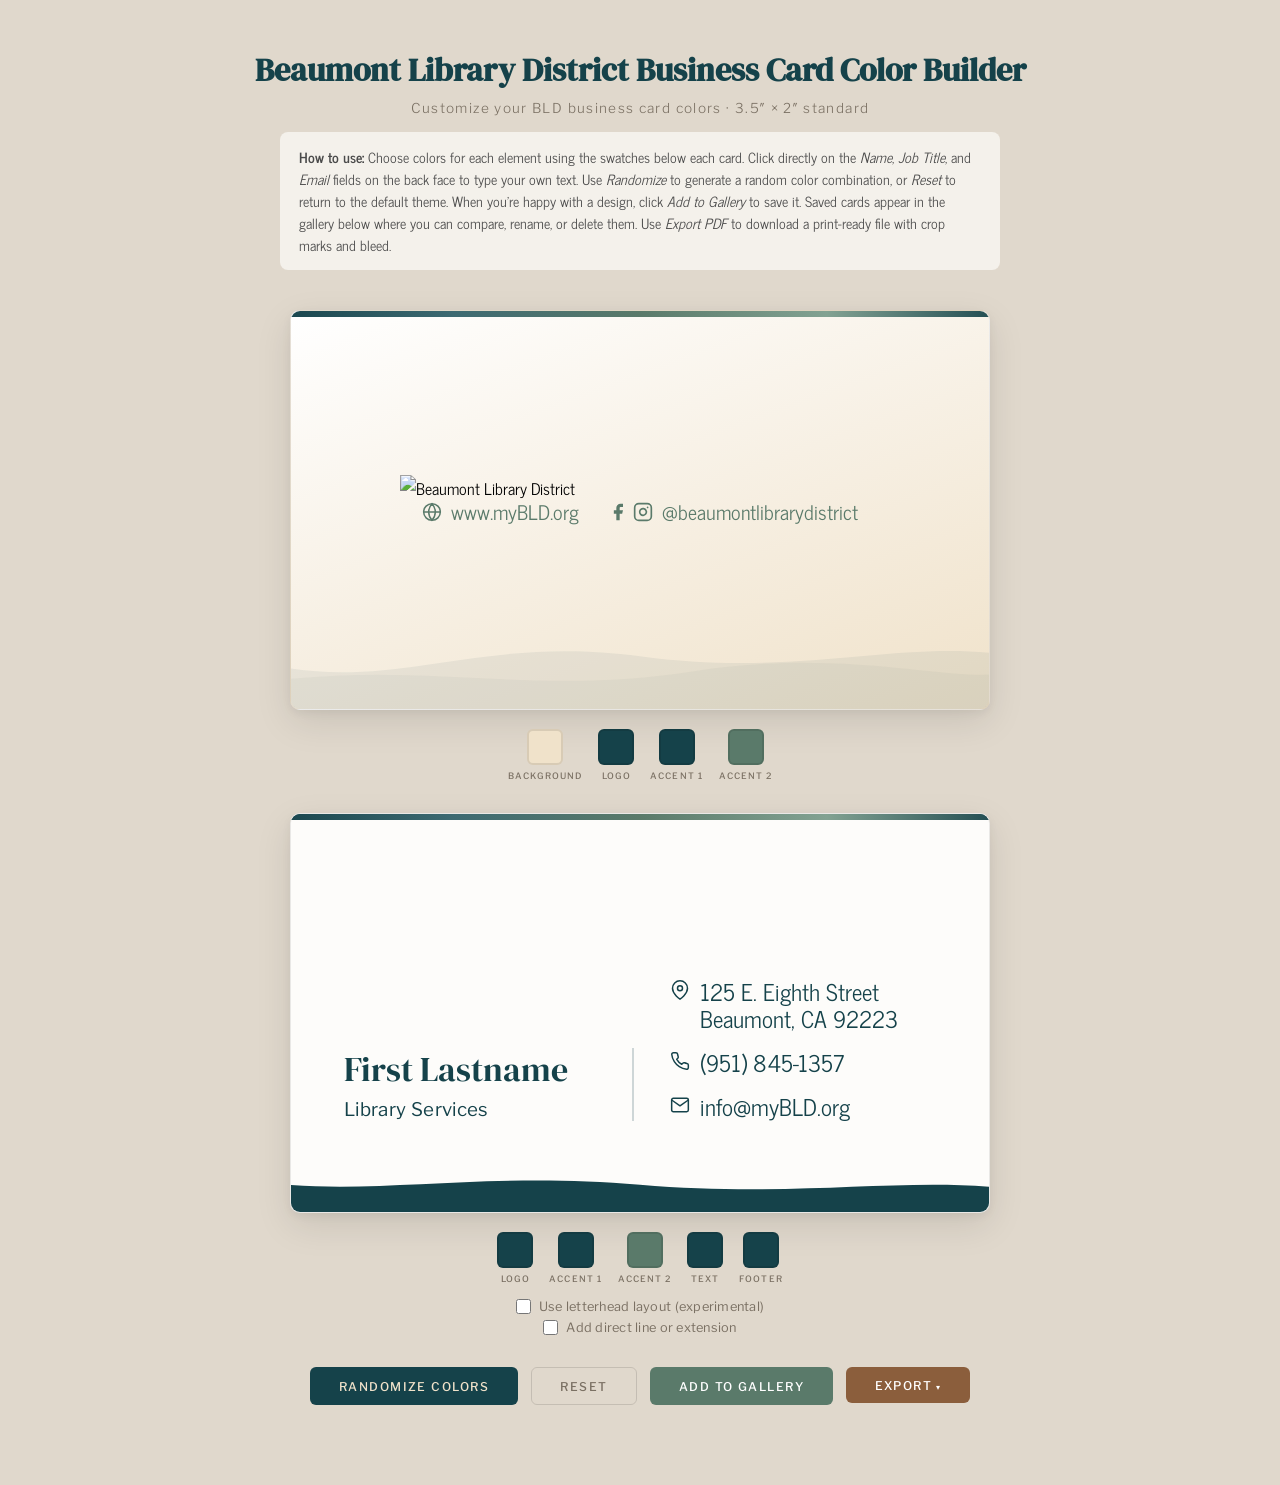
==== index.html @ 9dcb560a "Update card layouts and contact placement" ====
<!DOCTYPE html>
<html lang="en">
<head>
  <meta charset="UTF-8">
  <meta name="viewport" content="width=device-width, initial-scale=1.0">
  <title>Beaumont Library District — Business Card Color Builder</title>
  <link rel="preconnect" href="https://fonts.googleapis.com">
  <link rel="preconnect" href="https://fonts.gstatic.com" crossorigin>
  <link href="https://fonts.googleapis.com/css2?family=DM+Serif+Display&family=News+Cycle:wght@400;700&family=Libre+Franklin:wght@300;400;500;600&display=swap" rel="stylesheet">
  <script src="https://cdn.jsdelivr.net/npm/html2canvas@1.4.1/dist/html2canvas.min.js"></script>
  <script src="https://cdn.jsdelivr.net/npm/jspdf@2.5.2/dist/jspdf.umd.min.js"></script>
  <style>
    *,*::before,*::after{box-sizing:border-box;margin:0;padding:0}

    :root {
      --card-w: 700px;
      --card-h: 400px;
    }

    body {
      min-height: 100vh;
      font-family: 'News Cycle', sans-serif;
      background: #E0D8CC;
      padding: 3rem 2rem;
    }

    .page-title {
      font-family: 'DM Serif Display', serif;
      font-size: 2rem;
      color: #15424A;
      text-align: center;
      margin-bottom: 0.5rem;
    }

    .page-subtitle {
      font-family: 'Libre Franklin', sans-serif;
      font-weight: 300;
      font-size: 0.85rem;
      color: #7A7063;
      text-align: center;
      letter-spacing: 0.1em;
      margin-bottom: 1rem;
    }

    .page-instructions {
      max-width: 720px;
      margin: 0 auto 2.5rem;
      padding: 0.9rem 1.2rem;
      background: #f4f1eb;
      border-radius: 8px;
      font-family: 'News Cycle', sans-serif;
      font-size: 0.88rem;
      line-height: 1.55;
      color: #4a4a4a;
      text-align: left;
    }

    .page-instructions p {
      margin: 0;
    }

    /* ══════════════════════════════════════
       CARD SYSTEM (3.5in × 2in = 1.75:1)
    ══════════════════════════════════════ */
    .card-wrapper {
      display: flex;
      gap: 1.5rem;
    }

    .card-column {
      display: flex;
      flex-direction: column;
      align-items: center;
    }

    .card-face {
      width: var(--card-w);
      height: var(--card-h);
      border-radius: 10px;
      overflow: hidden;
      border: 1px solid rgba(0,0,0,0.08);
      box-shadow:
        0 12px 36px rgba(0,0,0,0.10),
        0 3px 10px rgba(0,0,0,0.05);
      position: relative;
    }

    /* ── FRONT FACE ── */
    .card-front {
      display: flex;
      flex-direction: column;
      align-items: center;
      justify-content: center;
    }

    .front-logo {
      position: relative;
      z-index: 1;
      width: 480px;
      height: auto;
      object-fit: contain;
    }

    .front-channels {
      display: flex;
      align-items: center;
      justify-content: center;
      gap: 1.8rem;
      margin-top: 1.2rem;
      transform: translateY(-20px);
      position: relative;
      z-index: 1;
    }
    .front-channels .contact-item { align-items: center; }
    .front-channels .contact-icon { margin-top: 0; }
    .front-channels .contact-text {
      font-size: 1.25rem;
      white-space: nowrap;
    }

    /* Gradient accent strip at top — extends into bleed, clipped by overflow:hidden */
    .accent-strip {
      position: absolute;
      top: -25px;
      left: -25px;
      right: -25px;
      height: 31px;
      z-index: 2;
    }

    /* Subtle wave at bottom — extends into bleed on all sides, clipped by overflow:hidden */
    .wave-bottom {
      position: absolute;
      bottom: -25px;
      left: -25px;
      right: -25px;
      height: 130px;
      pointer-events: none;
      z-index: 0;
    }
    .wave-bottom svg { display: block; width: 100%; height: 100%; }

    /* ── BACK FACE ── */
    .card-back {
      --back-content-bottom: calc(24% - 4px);
      display: grid;
      grid-template-columns: 1fr;
      grid-template-rows: auto 1fr auto;
    }

    .back-bar {
      height: 6px;
      position: relative;
    }
    .back-bar::before {
      content: '';
      position: absolute;
      top: -25px;
      left: -25px;
      right: -25px;
      bottom: 0;
      background: inherit;
    }

    .back-content {
      display: flex;
      padding: 2.2rem 3.3rem;
      gap: 2.7rem;
      align-items: flex-start;
    }

    .back-identity {
      position: absolute;
      bottom: var(--back-content-bottom);
      left: 3.3rem;
      padding-right: 2.7rem;
      border-right: 2px solid rgba(0,0,0,0.1);
      width: 290px;
      z-index: 2;
    }

    .back-name {
      font-family: 'DM Serif Display', serif;
      font-size: 2.1rem;
      line-height: 1.25;
      white-space: pre-wrap;
      word-break: break-word;
      overflow: hidden;
      outline: none;
      max-height: 5.25rem; /* 2 lines: 2.1rem * 1.25 * 2 */
    }
    .back-name:focus {
      border-bottom: 2px solid rgba(0,0,0,0.15);
    }
    .back-name:empty::before {
      content: 'Name';
      opacity: 0.35;
    }

    .back-jobtitle {
      font-family: 'Libre Franklin', sans-serif;
      font-weight: 400;
      font-size: 1.17rem;
      margin-top: 0.45rem;
      letter-spacing: 0.02em;
      outline: none;
    }
    .back-jobtitle:focus {
      border-bottom: 2px solid rgba(0,0,0,0.15);
    }
    .back-jobtitle:empty::before {
      content: 'Job Title';
      opacity: 0.35;
    }

    .back-logo-small {
      position: absolute;
      top: calc(6px + 2.7rem);
      left: 3.3rem;
      width: 165px;
      opacity: 1;
      z-index: 3;
    }

    .back-contact {
      position: absolute;
      bottom: var(--back-content-bottom);
      right: 1.7%;     /* nudged ~10px right (was ~22px margin) to free space for the name */
      width: 44%;
      display: flex;
      flex-direction: column;
      gap: 1.05rem;   /* comfortable row spacing (labels removed freed the vertical room) */
      z-index: 2;
    }

    .contact-item {
      display: flex;
      align-items: flex-start;
      gap: 0.6rem;
    }

    .contact-group {
      display: flex;
      flex-direction: column;
      gap: 0.4rem;
    }

    .contact-icon {
      flex-shrink: 0;
      width: 20px;
      height: 20px;
      margin-top: 2px;
    }

    .contact-text {
      font-family: 'News Cycle', sans-serif;
      font-size: 1.42rem;   /* ~8.2pt at actual print size for legibility */
      line-height: 1.2;
    }

    .contact-text a {
      text-decoration: none;
      transition: opacity 0.3s;
    }
    .contact-text a:hover { opacity: 0.7; }

    .contact-label {
      display: none;   /* labels removed — the row icons carry the meaning */
    }

    .editable-contact {
      outline: none;
      display: block;
      min-width: 60px;
    }
    .editable-contact:focus {
      border-bottom: 2px solid rgba(0,0,0,0.15);
    }
    .editable-contact:empty::before {
      opacity: 0.35;
    }
    #custom-email:empty::before { content: 'Email address'; }
    #custom-direct:empty::before { content: 'Direct / ext.'; }

    /* ── Letterhead: alternate back layout ───────────────────
       Institution (logo + address + main line + org email) on the
       left and the individual (name, title, direct line, direct email)
       on the right, with a closing rule across the bottom. Reuses
       .contact-icon/.contact-text/.back-name
       so applyState() colors it through the same hooks. */
    .back-letterhead { display: none; }

    #custom-back[data-layout="letterhead"] .back-content,
    #custom-back[data-layout="letterhead"] .back-identity,
    #custom-back[data-layout="letterhead"] .back-footer { display: none; }

    #custom-back[data-layout="letterhead"] .back-letterhead {
      display: grid;
      position: absolute;
      inset: 0;
      padding: 2.4rem 3.3rem 1.5rem;
      grid-template-columns: 1fr 1fr;
      grid-template-rows: 1fr auto;
      grid-template-areas:
        "inst       individual"
        "channels   channels";
      column-gap: 2.4rem;
      z-index: 2;
    }

    .lh-institution {
      grid-area: inst;
      padding-top: 5.5rem;          /* clear the absolutely-placed logo */
      padding-bottom: 0.7rem;
      display: flex;
      flex-direction: column;
      justify-content: flex-end;
      gap: 0.95rem;
    }
    .lh-individual {
      grid-area: individual;
      display: flex;
      flex-direction: column;
      align-self: stretch;
      justify-content: flex-end;
      position: relative;
      padding-bottom: 0.7rem;
    }
    .lh-individual::before {
      content: '';
      position: absolute;
      top: 0;
      bottom: 0;
      left: -1.2rem;
      border-left: 1px solid var(--lh-rule-color, rgba(0,0,0,0.12));
    }
    .lh-individual .back-name { margin-bottom: 0.1rem; }
    .lh-contacts {
      display: flex;
      flex-direction: column;
      gap: 0.85rem;
      margin-top: 0.9rem;
    }

    .lh-channels {
      grid-area: channels;
      padding-top: 0.7rem;
      border-top: 1px solid var(--lh-rule-color, rgba(0,0,0,0.12));
    }

    .back-footer {
      position: relative;
      height: 50px;
      overflow: visible;
    }
    .back-footer svg {
      position: absolute;
      bottom: -25px;
      left: -25px;
      right: -25px;
      width: calc(100% + 50px);
      height: calc(100% + 25px);
    }

    .social-icons {
      display: inline-flex;
      gap: 0.3rem;
      flex-shrink: 0;
    }


    /* ── Responsive ── */
    @media (max-width: 1480px) {
      .card-wrapper {
        flex-direction: column;
        align-items: center;
      }
    }
    @media (min-width: 1481px) {
      .card-column .picker-row {
        max-width: var(--card-w);
      }
    }
    @media (max-width: 740px) {
      .card-face {
        width: 92vw;
        height: calc(92vw / 1.75);
      }
      .front-logo { width: 55vw; }
      .front-channels { gap: 2.4vw; margin-top: 2.5vw; }
      .front-channels .contact-text { font-size: 2.63vw; }
      .front-channels .contact-icon { width: 2.63vw; height: 2.63vw; }
      .front-channels .contact-item { gap: 1.4vw; }
      .front-channels .social-icons { gap: 0.7vw; }
      .back-content { padding: 1.5rem 1.8rem; gap: 1.2rem; }
      .back-name { font-size: 1.65rem; }
      .back-identity { left: 1.8rem; padding-right: 1.2rem; width: 200px; }
      .contact-text { font-size: 1.25rem; }
      .back-logo-small { width: 120px; top: calc(6px + 1.5rem); left: 1.8rem; }
    }

    /* ══════════════════════════════════════
       CUSTOM BUILDER
    ══════════════════════════════════════ */
    .builder {
      max-width: 1500px;
      margin: 0 auto;
    }

    .builder-title {
      font-family: 'DM Serif Display', serif;
      font-size: 1.6rem;
      color: #15424A;
      text-align: center;
      margin-bottom: 0.3rem;
    }

    .builder-subtitle {
      font-family: 'Libre Franklin', sans-serif;
      font-weight: 300;
      font-size: 0.8rem;
      color: #7A7063;
      text-align: center;
      letter-spacing: 0.08em;
      margin-bottom: 2rem;
    }

    /* Swatch-dropdown pickers below the cards */
    .card-pickers {
      display: flex;
      align-items: flex-start;
      gap: 1rem;
      flex-wrap: wrap;
      justify-content: center;
      margin-top: 1.2rem;
      margin-bottom: 0.5rem;
    }

    .content-toggle {
      display: flex;
      align-items: center;
      justify-content: center;
      gap: 0.5rem;
      margin-top: 0.4rem;
      cursor: pointer;
      font-family: 'Libre Franklin', sans-serif;
      font-size: 0.8rem;
      letter-spacing: 0.02em;
      color: #7A7063;
      user-select: none;
    }
    .content-toggle input {
      width: 15px;
      height: 15px;
      accent-color: #15424A;
      cursor: pointer;
    }
    .content-toggle:hover { color: #15424A; }

    .picker-swatch.contrast-warn {
      border-color: #D97706;
      box-shadow: 0 0 0 2px rgba(217, 119, 6, 0.3);
    }

    .picker {
      display: flex;
      flex-direction: column;
      align-items: center;
      gap: 0.35rem;
      position: relative;
    }

    .picker-swatch {
      width: 36px;
      height: 36px;
      border-radius: 6px;
      border: 2px solid rgba(0,0,0,0.1);
      cursor: pointer;
      transition: border-color 0.2s, transform 0.15s;
    }
    .picker-swatch:hover { transform: scale(1.1); }

    .picker-label {
      font-family: 'Libre Franklin', sans-serif;
      font-weight: 500;
      font-size: 0.55rem;
      letter-spacing: 0.12em;
      text-transform: uppercase;
      color: #7A7063;
      text-align: center;
      line-height: 1.2;
    }

    .picker-select {
      position: absolute;
      inset: 0;
      opacity: 0;
      cursor: pointer;
      width: 100%;
      height: 100%;
    }

    .builder-actions {
      display: flex;
      justify-content: center;
      gap: 0.8rem;
      margin-top: 2rem;
      margin-bottom: 2rem;
      flex-wrap: wrap;
    }

    .btn {
      font-family: 'Libre Franklin', sans-serif;
      font-weight: 500;
      font-size: 0.75rem;
      letter-spacing: 0.12em;
      text-transform: uppercase;
      padding: 0.65rem 1.8rem;
      border-radius: 6px;
      border: none;
      cursor: pointer;
      transition: background 0.2s, transform 0.15s;
    }

    .btn:active { transform: scale(0.97); }

    .btn-randomize {
      background: #15424A;
      color: #F0E2CA;
    }
    .btn-randomize:hover { background: #1E6070; }

    .btn-reset {
      background: transparent;
      color: #7A7063;
      border: 1px solid rgba(0,0,0,0.12);
    }
    .btn-reset:hover { background: rgba(0,0,0,0.04); }

    .btn-share {
      background: #8B5E3C;
      color: #FFFFFF;
    }
    .btn-share:hover { background: #7A5030; }

    .btn-spec {
      background: #15424A;
      color: #F0E2CA;
    }
    .btn-spec:hover { background: #1E6070; }

    .btn-save {
      background: #5A7A6A;
      color: #FFFFFF;
    }
    .btn-save:hover { background: #4A6B5A; }

    .btn-pdf {
      background: #7A5480;
      color: #FFFFFF;
    }
    .btn-pdf:hover { background: #6A4470; }

    /* Export dropdown */
    .export-dropdown {
      position: relative;
      display: inline-block;
    }
    .btn-export-toggle {
      background: #8B5E3C;
      color: #FFFFFF;
    }
    .btn-export-toggle:hover { background: #7A5030; }
    .btn-export-toggle::after {
      content: ' \25BE';
      font-size: 0.7em;
    }
    .export-menu {
      display: none;
      position: absolute;
      top: calc(100% + 4px);
      right: 0;
      min-width: 180px;
      background: #FFFFFF;
      border-radius: 8px;
      box-shadow: 0 6px 24px rgba(0,0,0,0.15);
      border: 1px solid rgba(0,0,0,0.08);
      z-index: 100;
      overflow: hidden;
    }
    .export-dropdown.open .export-menu { display: block; }
    .export-menu-item {
      display: block;
      width: 100%;
      padding: 0.6rem 1rem;
      font-family: 'Libre Franklin', sans-serif;
      font-size: 0.75rem;
      font-weight: 500;
      letter-spacing: 0.04em;
      color: #4A453D;
      background: none;
      border: none;
      text-align: left;
      cursor: pointer;
      transition: background 0.15s;
    }
    .export-menu-item:hover { background: rgba(21,66,74,0.06); }
    .export-menu-item + .export-menu-item { border-top: 1px solid rgba(0,0,0,0.06); }

    /* Toast notification */
    .toast {
      position: fixed;
      bottom: 2rem;
      left: 50%;
      transform: translateX(-50%) translateY(20px);
      font-family: 'Libre Franklin', sans-serif;
      font-size: 0.8rem;
      letter-spacing: 0.05em;
      padding: 0.7rem 1.6rem;
      border-radius: 8px;
      background: #15424A;
      color: #F0E2CA;
      box-shadow: 0 8px 24px rgba(0,0,0,0.2);
      opacity: 0;
      transition: opacity 0.3s, transform 0.3s;
      z-index: 999;
      pointer-events: none;
    }
    .toast.show {
      opacity: 1;
      transform: translateX(-50%) translateY(0);
    }

    /* The custom preview card */
    .builder-preview {
      display: flex;
      flex-direction: column;
      align-items: center;
    }

    /* ══════════════════════════════════════
       SAVED SCHEMES — flip cards in a grid
    ══════════════════════════════════════ */
    .saved-section {
      max-width: 1500px;
      margin: 4rem auto 0;
      padding-top: 3rem;
      border-top: 1px solid rgba(0,0,0,0.08);
    }

    .saved-title {
      font-family: 'DM Serif Display', serif;
      font-size: 1.5rem;
      color: #15424A;
      text-align: center;
      margin-bottom: 0.3rem;
    }

    .saved-subtitle {
      font-family: 'Libre Franklin', sans-serif;
      font-weight: 300;
      font-size: 0.75rem;
      color: #7A7063;
      text-align: center;
      letter-spacing: 0.08em;
      margin-bottom: 0.8rem;
    }

    .saved-header-actions {
      display: flex;
      justify-content: center;
      gap: 0.6rem;
      margin-bottom: 2.5rem;
    }

    .btn-flip-all,
    .btn-export-collection,
    .btn-import-collection {
      background: transparent;
      color: #15424A;
      border: 1px solid rgba(21,66,74,0.25);
    }
    .btn-flip-all:hover,
    .btn-export-collection:hover,
    .btn-import-collection:hover { background: rgba(21,66,74,0.06); }
    .import-file-input { display: none; }

    .saved-grid {
      display: grid;
      grid-template-columns: repeat(auto-fill, minmax(340px, 1fr));
      gap: 2.5rem;
      justify-items: center;
    }

    .saved-empty {
      grid-column: 1 / -1;
      font-family: 'Libre Franklin', sans-serif;
      font-size: 0.85rem;
      color: #AAA49A;
      text-align: center;
      padding: 3rem 1rem;
    }

    .saved-card {
      display: flex;
      flex-direction: column;
      align-items: center;
      gap: 0.75rem;
      perspective: 1200px;
      animation: saved-arrive 0.5s cubic-bezier(0.22, 1, 0.36, 1) both;
      cursor: pointer;
      border-radius: 12px;
      padding: 0.75rem;
      transition: background 0.2s;
    }
    .saved-card:hover {
      background: rgba(21, 66, 74, 0.04);
    }

    @keyframes saved-arrive {
      0% { opacity: 0; transform: translateY(16px) scale(0.97); }
      100% { opacity: 1; transform: translateY(0) scale(1); }
    }

    .saved-card-inner {
      position: relative;
      width: 350px;
      height: 200px;
      cursor: pointer;
      transition: transform 0.7s cubic-bezier(0.4, 0.2, 0.2, 1);
      transform-style: preserve-3d;
    }

    .saved-card-inner:hover,
    .saved-card.flipped .saved-card-inner {
      transform: rotateY(180deg);
    }

    .saved-card.flipped .saved-card-inner:hover {
      transform: rotateY(0deg);
    }

    .saved-flip-front,
    .saved-flip-back {
      position: absolute;
      top: 0;
      left: 0;
      width: 350px;
      height: 200px;
      backface-visibility: hidden;
      -webkit-backface-visibility: hidden;
      border-radius: 8px;
      overflow: hidden;
      box-shadow:
        0 6px 20px rgba(0,0,0,0.10),
        0 2px 6px rgba(0,0,0,0.05);
    }

    .saved-flip-back {
      transform: rotateY(180deg);
    }

    .mini-card {
      width: 700px !important;
      height: 400px !important;
      transform: scale(0.5);
      transform-origin: 0 0;
      border-radius: 0 !important;
      border: none !important;
      box-shadow: none !important;
    }

    .saved-card-meta {
      display: flex;
      align-items: center;
      gap: 0.6rem;
      width: 350px;
    }

    .saved-card-name {
      font-family: 'Libre Franklin', sans-serif;
      font-weight: 500;
      font-size: 0.8rem;
      color: #3A3530;
      flex: 1;
      min-width: 0;
      overflow: hidden;
      text-overflow: ellipsis;
      white-space: nowrap;
    }

    .saved-card-date {
      font-family: 'Libre Franklin', sans-serif;
      font-size: 0.65rem;
      color: #AAA49A;
      flex-shrink: 0;
    }

    .saved-card-actions {
      display: flex;
      gap: 0.4rem;
      flex-shrink: 0;
    }

    .saved-btn {
      font-family: 'Libre Franklin', sans-serif;
      font-weight: 500;
      font-size: 0.6rem;
      letter-spacing: 0.08em;
      text-transform: uppercase;
      padding: 0.3rem 0.7rem;
      border-radius: 4px;
      border: none;
      cursor: pointer;
      transition: background 0.2s;
    }

    .saved-btn-load {
      background: #15424A;
      color: #F0E2CA;
    }
    .saved-btn-load:hover { background: #1E6070; }

    .saved-btn-delete {
      background: transparent;
      color: #AAA49A;
      border: 1px solid rgba(0,0,0,0.08);
    }
    .saved-btn-delete:hover { background: rgba(0,0,0,0.04); color: #7A5550; }

    /* ── Saved card responsive ── */
    @media (max-width: 740px) {
      .saved-grid {
        grid-template-columns: 1fr;
      }
      .saved-card-inner,
      .saved-flip-front,
      .saved-flip-back {
        width: 280px;
        height: 160px;
      }
      .mini-card {
        transform: scale(0.4);
      }
      .saved-card-meta {
        width: 280px;
      }
    }

    @media (max-width: 380px) {
      .saved-card-inner,
      .saved-flip-front,
      .saved-flip-back {
        width: 245px;
        height: 140px;
      }
      .mini-card {
        transform: scale(0.35);
      }
      .saved-card-meta {
        width: 245px;
      }
    }

    /* ── Print ── */
    @media print {
      body { background: none; padding: 0.5in; }
      .page-title, .page-subtitle, .page-instructions, .saved-section { display: none; }
      .card-wrapper {
        width: 3.5in; height: 2in;
        perspective: none; animation: none; opacity: 1;
        page-break-inside: avoid; margin-bottom: 0.25in;
      }
      .card-face { box-shadow: none; border: 1px solid #ccc; }
    }
  </style>
</head>
<body>

<h1 class="page-title">Beaumont Library District Business Card Color Builder</h1>
<p class="page-subtitle">Customize your BLD business card colors &middot; 3.5&Prime; &times; 2&Prime; standard</p>
<div class="page-instructions">
  <p><strong>How to use:</strong> Choose colors for each element using the swatches below each card. Click directly on the <em>Name</em>, <em>Job Title</em>, and <em>Email</em> fields on the back face to type your own text. Use <em>Randomize</em> to generate a random color combination, or <em>Reset</em> to return to the default theme. When you&rsquo;re happy with a design, click <em>Add to Gallery</em> to save it. Saved cards appear in the gallery below where you can compare, rename, or delete them. Use <em>Export PDF</em> to download a print-ready file with crop marks and bleed.</p>
</div>

<!-- ══════════════════════════════════════
     CUSTOM BUILDER
══════════════════════════════════════ -->
<div class="builder">
  <div class="builder-preview">
    <div class="card-wrapper">
      <div class="card-column">
        <div class="card-face card-front" id="custom-front">
          <div class="accent-strip" id="custom-strip"></div>
          <img class="front-logo" id="custom-front-logo" src="BLD Logo Suite (2)/BLD Logo Suite/Horizontal/PNG Transparent Background/San Gorgonio Blue.png" alt="Beaumont Library District">
          <div class="front-channels">
            <div class="contact-item">
              <svg class="contact-icon" viewBox="0 0 24 24" fill="none" stroke="currentColor" stroke-width="1.8" stroke-linecap="round" stroke-linejoin="round"><circle cx="12" cy="12" r="10"/><line x1="2" y1="12" x2="22" y2="12"/><path d="M12 2a15.3 15.3 0 014 10 15.3 15.3 0 01-4 10 15.3 15.3 0 01-4-10 15.3 15.3 0 014-10z"/></svg>
              <div class="contact-text">www.myBLD.org</div>
            </div>
            <div class="contact-item">
              <span class="social-icons"><svg class="contact-icon" viewBox="0 0 24 24" fill="currentColor"><path d="M18 2h-3a5 5 0 00-5 5v3H7v4h3v8h4v-8h3l1-4h-4V7a1 1 0 011-1h3z"/></svg><svg class="contact-icon" viewBox="0 0 24 24" fill="none" stroke="currentColor" stroke-width="2" stroke-linecap="round" stroke-linejoin="round"><rect x="2" y="2" width="20" height="20" rx="5"/><path d="M16 11.37A4 4 0 1112.63 8 4 4 0 0116 11.37z"/><line x1="17.5" y1="6.5" x2="17.51" y2="6.5"/></svg></span>
              <div class="contact-text">@beaumontlibrarydistrict</div>
            </div>
          </div>
          <div class="wave-bottom"><svg viewBox="0 0 700 87" preserveAspectRatio="none"><path id="custom-wave1" d="M0,40 C120,60 200,20 350,35 C500,50 600,22 700,35 L700,87 L0,87 Z"/><path id="custom-wave2" d="M0,52 C150,38 250,62 400,45 C550,28 650,55 700,45 L700,87 L0,87 Z"/></svg></div>
        </div>
        <div class="card-pickers" id="front-pickers"></div>
      </div>
      <div class="card-column">
        <div class="card-face card-back" id="custom-back" data-layout="centered">
          <div class="back-bar" id="custom-bar"></div>
          <img class="back-logo-small" id="custom-back-logo" src="BLD Logo Suite (2)/BLD Logo Suite/Horizontal/PNG Transparent Background/San Gorgonio Blue.png" alt="">
          <div class="back-content">
            <div class="back-identity" id="custom-identity">
              <div class="back-name" id="custom-name" contenteditable="true" spellcheck="false">First Lastname</div>
              <div class="back-jobtitle" id="custom-jobtitle" contenteditable="true" spellcheck="false">Library Services</div>
            </div>
            <div class="back-contact" id="custom-contact">
              <div class="contact-item">
                <svg class="contact-icon" viewBox="0 0 24 24" fill="none" stroke="currentColor" stroke-width="1.8" stroke-linecap="round" stroke-linejoin="round"><path d="M21 10c0 7-9 13-9 13s-9-6-9-13a9 9 0 1118 0z"/><circle cx="12" cy="10" r="3"/></svg>
                <div class="contact-text"><span class="contact-label">Address</span>125 E. Eighth Street<br>Beaumont, CA 92223</div>
              </div>
              <div class="contact-group">
                <div class="contact-item">
                  <svg class="contact-icon" viewBox="0 0 24 24" fill="none" stroke="currentColor" stroke-width="1.8" stroke-linecap="round" stroke-linejoin="round"><path d="M22 16.92v3a2 2 0 01-2.18 2 19.79 19.79 0 01-8.63-3.07 19.5 19.5 0 01-6-6A19.79 19.79 0 012.12 4.18 2 2 0 014.11 2h3a2 2 0 012 1.72c.127.96.361 1.903.7 2.81a2 2 0 01-.45 2.11L8.09 9.91a16 16 0 006 6l1.27-1.27a2 2 0 012.11-.45c.907.339 1.85.573 2.81.7A2 2 0 0122 16.92z"/></svg>
                  <div class="contact-text"><span class="contact-label">Phone</span>(951) 845-1357</div>
                </div>
                <div class="contact-item contact-optional" id="custom-direct-item" style="display:none">
                  <svg class="contact-icon" viewBox="0 0 24 24" fill="none" stroke="currentColor" stroke-width="1.8" stroke-linecap="round" stroke-linejoin="round"><rect x="5" y="2" width="14" height="20" rx="2.5"/><line x1="12" y1="18" x2="12.01" y2="18"/></svg>
                  <div class="contact-text"><span class="contact-label">Direct Line</span><span class="editable-contact" id="custom-direct" contenteditable="true" spellcheck="false"></span></div>
                </div>
              </div>
              <div class="contact-item" id="custom-email-item">
                <svg class="contact-icon" viewBox="0 0 24 24" fill="none" stroke="currentColor" stroke-width="1.8" stroke-linecap="round" stroke-linejoin="round"><path d="M4 4h16c1.1 0 2 .9 2 2v12c0 1.1-.9 2-2 2H4c-1.1 0-2-.9-2-2V6c0-1.1.9-2 2-2z"/><polyline points="22,6 12,13 2,6"/></svg>
                <div class="contact-text"><span class="contact-label">Email</span><span class="editable-contact" id="custom-email" contenteditable="true" spellcheck="false">info@myBLD.org</span></div>
              </div>
            </div>
          </div>
          <!-- Letterhead alternate layout (hidden unless data-layout="letterhead") -->
          <div class="back-letterhead">
            <div class="lh-institution">
              <div class="contact-item">
                <svg class="contact-icon" viewBox="0 0 24 24" fill="none" stroke="currentColor" stroke-width="1.8" stroke-linecap="round" stroke-linejoin="round"><path d="M21 10c0 7-9 13-9 13s-9-6-9-13a9 9 0 1118 0z"/><circle cx="12" cy="10" r="3"/></svg>
                <div class="contact-text">125 E. Eighth Street<br>Beaumont, CA 92223</div>
              </div>
              <div class="contact-item">
                <svg class="contact-icon" viewBox="0 0 24 24" fill="none" stroke="currentColor" stroke-width="1.8" stroke-linecap="round" stroke-linejoin="round"><path d="M22 16.92v3a2 2 0 01-2.18 2 19.79 19.79 0 01-8.63-3.07 19.5 19.5 0 01-6-6A19.79 19.79 0 012.12 4.18 2 2 0 014.11 2h3a2 2 0 012 1.72c.127.96.361 1.903.7 2.81a2 2 0 01-.45 2.11L8.09 9.91a16 16 0 006 6l1.27-1.27a2 2 0 012.11-.45c.907.339 1.85.573 2.81.7A2 2 0 0122 16.92z"/></svg>
                <div class="contact-text">(951) 845-1357</div>
              </div>
              <div class="contact-item">
                <svg class="contact-icon" viewBox="0 0 24 24" fill="none" stroke="currentColor" stroke-width="1.8" stroke-linecap="round" stroke-linejoin="round"><path d="M4 4h16c1.1 0 2 .9 2 2v12c0 1.1-.9 2-2 2H4c-1.1 0-2-.9-2-2V6c0-1.1.9-2 2-2z"/><polyline points="22,6 12,13 2,6"/></svg>
                <div class="contact-text">info@myBLD.org</div>
              </div>
            </div>
            <div class="lh-individual">
              <div class="back-name" id="lh-name" contenteditable="true" spellcheck="false">First Lastname</div>
              <div class="back-jobtitle" id="lh-jobtitle" contenteditable="true" spellcheck="false">Library Services</div>
              <div class="lh-contacts">
                <div class="contact-item">
                  <svg class="contact-icon" viewBox="0 0 24 24" fill="none" stroke="currentColor" stroke-width="1.8" stroke-linecap="round" stroke-linejoin="round"><rect x="5" y="2" width="14" height="20" rx="2.5"/><line x1="12" y1="18" x2="12.01" y2="18"/></svg>
                  <div class="contact-text"><span class="editable-contact" id="lh-direct" contenteditable="true" spellcheck="false">(951) 845-1204</span></div>
                </div>
                <div class="contact-item">
                  <svg class="contact-icon" viewBox="0 0 24 24" fill="none" stroke="currentColor" stroke-width="1.8" stroke-linecap="round" stroke-linejoin="round"><path d="M4 4h16c1.1 0 2 .9 2 2v12c0 1.1-.9 2-2 2H4c-1.1 0-2-.9-2-2V6c0-1.1.9-2 2-2z"/><polyline points="22,6 12,13 2,6"/></svg>
                  <div class="contact-text"><span class="editable-contact" id="lh-email" contenteditable="true" spellcheck="false">jdoe@myBLD.org</span></div>
                </div>
              </div>
            </div>
            <div class="lh-channels" aria-hidden="true"></div>
          </div>
          <div class="back-footer">
            <svg viewBox="0 0 700 66" preserveAspectRatio="none"><path id="custom-footer-wave" d="M0,18 C100,30 200,8 350,20 C500,32 600,12 700,24 L700,66 L0,66 Z"/></svg>
          </div>
        </div>
        <div class="card-pickers" id="back-pickers"></div>
        <label class="content-toggle"><input type="checkbox" id="toggle-layout-letterhead"><span>Use letterhead layout (experimental)</span></label>
        <label class="content-toggle"><input type="checkbox" id="toggle-direct"><span>Add direct line or extension</span></label>
      </div>
    </div>

    <div class="builder-actions">
      <button class="btn btn-randomize" id="btn-randomize">Randomize Colors</button>
      <button class="btn btn-reset" id="btn-reset">Reset</button>
      <button class="btn btn-save" id="btn-save">Add to Gallery</button>
      <div class="export-dropdown" id="export-dropdown">
        <button class="btn btn-export-toggle" id="btn-export-toggle">Export</button>
        <div class="export-menu">
          <button class="export-menu-item" id="btn-spec">Copy Full Spec</button>
          <button class="export-menu-item" id="btn-share">Copy Share Link</button>
          <button class="export-menu-item" id="btn-pdf">Export Print PDF</button>
        </div>
      </div>
    </div>
  </div>
</div>

<!-- ══════════════════════════════════════
     SAVED SCHEMES
══════════════════════════════════════ -->
<div class="saved-section" id="saved-section">
  <h2 class="saved-title">Saved Schemes</h2>
  <p class="saved-subtitle">Hover over any card to flip between front &amp; back</p>
  <div class="saved-header-actions">
    <button class="btn btn-flip-all" id="btn-flip-all">Flip All</button>
    <button class="btn btn-export-collection" id="btn-export-collection">Export Collection</button>
    <button class="btn btn-import-collection" id="btn-import-collection">Import Collection</button>
    <input type="file" accept=".json" class="import-file-input" id="import-file-input">
  </div>
  <div class="saved-grid" id="saved-grid"></div>
</div>

<div class="toast" id="toast"></div>

<script>
// ═══ Custom Builder ═══
const BRAND = {
  'San Gorgonio Blue': '#15424A',
  'Oak Valley Green':  '#4A6B45',
  'Canyon Earth Brown':'#6B4E32',
  'Lavender Purple':   '#7A5480',
  'Poppy Orange':      '#C4702A',
  'Citrus Gold':       '#C49A30',
  'Desert Sand':       '#C8B49B',
  'Rust':              '#8B5E3C',
  'Sage':              '#5A7A6A',
  'Black':             '#1A1A1A',
};

const LOGO_MAP = {
  'San Gorgonio Blue': 'San Gorgonio Blue',
  'Oak Valley Green':  'Oak Valley Green',
  'Canyon Earth Brown':'Canyon Earth Brown',
  'Lavender Purple':   'Lavender Fields Purple',
  'Poppy Orange':      'California Poppy Orange',
  'Citrus Gold':       'Citrus Gold',
  'Desert Sand':       'Desert Sand',
  'Black':             'Black',
};

const BG_OPTIONS = {
  'White / Cream':     { bg: 'linear-gradient(160deg, #FFFFFF 0%, #F7F0E4 50%, #F0E2CA 100%)', dark: false },
  'Cool White':        { bg: 'linear-gradient(160deg, #FFFFFF 0%, #EFF5F8 50%, #DDE9EF 100%)', dark: false },
  'Warm White':        { bg: 'linear-gradient(160deg, #FFFFFF 0%, #F5EFE8 50%, #ECE4D8 100%)', dark: false },
  'Sage Tint':         { bg: 'linear-gradient(160deg, #FFFFFF 0%, #F2F0EA 50%, #E2E0D4 100%)', dark: false },
  'Deep Teal':         { bg: 'linear-gradient(160deg, #1A4A52 0%, #15424A 50%, #0D2A30 100%)', dark: true },
  'Dark Charcoal':     { bg: 'linear-gradient(160deg, #2A2420 0%, #221E1A 50%, #1A1614 100%)', dark: true },
};

const logoBase = 'BLD Logo Suite (2)/BLD Logo Suite/Horizontal/PNG Transparent Background/';

function lighten(hex, amt) {
  let r = parseInt(hex.slice(1,3),16), g = parseInt(hex.slice(3,5),16), b = parseInt(hex.slice(5,7),16);
  r = Math.min(255, r + amt); g = Math.min(255, g + amt); b = Math.min(255, b + amt);
  return `rgb(${r},${g},${b})`;
}

function relativeLuminance(hex) {
  const r = parseInt(hex.slice(1,3),16) / 255;
  const g = parseInt(hex.slice(3,5),16) / 255;
  const b = parseInt(hex.slice(5,7),16) / 255;
  const sR = r <= 0.03928 ? r / 12.92 : Math.pow((r + 0.055) / 1.055, 2.4);
  const sG = g <= 0.03928 ? g / 12.92 : Math.pow((g + 0.055) / 1.055, 2.4);
  const sB = b <= 0.03928 ? b / 12.92 : Math.pow((b + 0.055) / 1.055, 2.4);
  return 0.2126 * sR + 0.7152 * sG + 0.0722 * sB;
}

function contrastRatio(hex1, hex2) {
  const l1 = relativeLuminance(hex1);
  const l2 = relativeLuminance(hex2);
  const lighter = Math.max(l1, l2);
  const darker = Math.min(l1, l2);
  return (lighter + 0.05) / (darker + 0.05);
}

// Worst-case background hex for WCAG contrast checks per BG option
const BG_CHECK_COLORS = {
  'White / Cream':  '#FFFFFF',
  'Cool White':     '#FFFFFF',
  'Warm White':     '#FFFFFF',
  'Sage Tint':      '#FFFFFF',
  'Deep Teal':      '#0D2A30',
  'Dark Charcoal':  '#1A1614',
};

// Near-white back background for contrast checks
const BACK_BG_LIGHT = '#FDFCFA';
const BACK_BG_DARK  = '#FDFAF5';

// WCAG contrast rules per picker key
const CONTRAST_RULES = {
  frontLogo:    { threshold: 3,   mode: 'hard', bgSource: 'front' },
  frontAccent1: { threshold: 3,   mode: 'warn', bgSource: 'front' },
  frontAccent2: { threshold: 4.5, mode: 'hard', bgSource: 'front' },
  backLogo:     { threshold: 3,   mode: 'hard', bgSource: 'back' },
  backAccent1:  { threshold: 3,   mode: 'hard', bgSource: 'back' },
  backAccent2:  { threshold: 4.5, mode: 'hard', bgSource: 'back' },
  backText:     { threshold: 4.5, mode: 'hard', bgSource: 'back' },
  backFooter:   { threshold: 3,   mode: 'warn', bgSource: 'back' },
};

// Only BRAND colors that have matching logo PNG files
const LOGO_COLORS = Object.fromEntries(
  Object.keys(LOGO_MAP).map(k => [k, BRAND[k]])
);

// Current state — defaults to Original BLD Theme
let state = {
  frontBg:      'White / Cream',
  frontLogo:    'San Gorgonio Blue',
  frontAccent1: 'San Gorgonio Blue',
  frontAccent2: 'Sage',
  backLogo:     'San Gorgonio Blue',
  backAccent1:  'San Gorgonio Blue',
  backAccent2:  'Sage',
  backText:     'San Gorgonio Blue',
  backFooter:   'San Gorgonio Blue',
};

// Track the last saved/loaded state so we can detect unsaved changes
let lastSavedState = { ...state };

function stateIsDirty() {
  return Object.keys(state).some(k => state[k] !== lastSavedState[k]);
}

// Prompt to save unsaved changes before loading a different scheme.
// Returns true if the caller should proceed with the load, false to cancel.
function confirmBeforeLoad() {
  if (!stateIsDirty()) return true;
  const choice = confirm(
    'You have unsaved changes to the current card.\n\nPress OK to discard them, or Cancel to go back and save first.'
  );
  return choice;
}

function applyState() {
  const bgOpt = BG_OPTIONS[state.frontBg];
  const isDark = bgOpt.dark;
  const fc1 = BRAND[state.frontAccent1];
  const fc2 = BRAND[state.frontAccent2];
  const bc1 = BRAND[state.backAccent1];
  const bc2 = BRAND[state.backAccent2];
  const txt = BRAND[state.backText];
  const ftr = BRAND[state.backFooter];

  // Front
  document.getElementById('custom-front').style.background = bgOpt.bg;
  document.getElementById('custom-strip').style.background = `linear-gradient(90deg, ${fc1}, ${lighten(fc1,40)}, ${fc2}, ${lighten(fc2,40)}, ${fc1})`;
  document.querySelector('#custom-front .front-channels').style.color = fc2;

  // Front logo
  const logoFile = isDark ? 'White' : (LOGO_MAP[state.frontLogo] || state.frontLogo);
  document.getElementById('custom-front-logo').src = logoBase + logoFile + '.png';

  // Back logo
  const backLogoFile = LOGO_MAP[state.backLogo] || LOGO_MAP[state.frontLogo];
  if (backLogoFile) document.getElementById('custom-back-logo').src = logoBase + backLogoFile + '.png';

  // Waves
  const waveAlpha = isDark ? 0.05 : 0.04;
  document.getElementById('custom-wave1').setAttribute('fill', isDark ? `rgba(200,180,155,${waveAlpha})` : `${fc1}11`);
  document.getElementById('custom-wave2').setAttribute('fill', isDark ? `rgba(200,180,155,${waveAlpha * 0.7})` : `${fc1}09`);

  // Back bar
  document.getElementById('custom-bar').style.background = `linear-gradient(90deg, ${bc1}, ${lighten(bc1,40)}, ${bc2}, ${lighten(bc2,40)}, ${bc1})`;

  // Back text — color names/titles by class so both layouts are covered
  document.querySelectorAll('#custom-back .back-name').forEach(el => el.style.color = txt);
  document.querySelectorAll('#custom-back .back-jobtitle').forEach(el => el.style.color = bc1);
  document.getElementById('custom-identity').style.borderRight = `2px solid ${bc1}33`;

  // Contact items — scoped to #custom-back so the letterhead rows inherit too
  document.querySelectorAll('#custom-back .contact-icon').forEach(el => el.style.color = bc1);
  document.querySelectorAll('#custom-back .contact-text').forEach(el => el.style.color = txt);
  document.querySelectorAll('#custom-back .contact-label').forEach(el => el.style.color = bc2);

  // Letterhead dividers pick up the accent
  document.getElementById('custom-back').style.setProperty('--lh-rule-color', `${bc1}33`);

  // Back + footer
  document.getElementById('custom-back').style.background = isDark ? '#FDFAF5' : '#FDFCFA';
  document.getElementById('custom-footer-wave').setAttribute('fill', ftr);

  // Auto-scale whichever name is currently visible (the hidden layout's
  // name measures 0-wide and would shrink to the minimum incorrectly)
  const activeName = document.getElementById('custom-back').getAttribute('data-layout') === 'letterhead'
    ? document.getElementById('lh-name')
    : document.getElementById('custom-name');
  if (activeName) autoScaleName(activeName);
}

// ═══ Auto-scale name to fit container ═══
// Strategy: keep the name on a single line, shrinking the font to fit the width.
// If the user inserts a manual line break, honor their two-line layout instead.
// Only wrap automatically when even the smallest font won't fit on one line.
function autoScaleName(el) {
  const MAX = 2.1, MIN = 0.8, STEP = 0.05;
  const SLOP = 2; // contenteditable measurements run ~2px over
  const hasManualBreak = el.innerText.includes('\n');
  el.style.maxHeight = '';
  let size;

  if (hasManualBreak) {
    // Honor the explicit two-line layout: shrink only if it overflows the height.
    el.style.whiteSpace = 'pre-wrap';
    el.style.fontSize = MAX + 'rem';
    size = MAX;
    while (size > MIN && el.scrollHeight - el.clientHeight > SLOP) {
      size -= STEP;
      el.style.fontSize = size + 'rem';
    }
    return;
  }

  // Prefer a single line: shrink the font until the name fits the width.
  el.style.whiteSpace = 'nowrap';
  el.style.fontSize = MAX + 'rem';
  size = MAX;
  while (size > MIN && el.scrollWidth - el.clientWidth > SLOP) {
    size -= STEP;
    el.style.fontSize = size + 'rem';
  }
  if (el.scrollWidth - el.clientWidth <= SLOP) return; // fits on one line

  // Too long even at the smallest size — fall back to wrapping onto two lines.
  el.style.whiteSpace = 'pre-wrap';
  el.style.fontSize = MAX + 'rem';
  size = MAX;
  while (size > MIN && el.scrollHeight - el.clientHeight > SLOP) {
    size -= STEP;
    el.style.fontSize = size + 'rem';
  }
}

const nameEl = document.getElementById('custom-name');
const lhNameEl = document.getElementById('lh-name');
[nameEl, lhNameEl].forEach(el => {
  el.addEventListener('input', () => autoScaleName(el));
  el.addEventListener('keydown', (e) => {
    if (e.key === 'Enter') {
      e.preventDefault();
      // Allow at most one line break (two lines total)
      if (el.innerText.includes('\n')) return;
      document.execCommand('insertLineBreak');
    }
  });
});

// Prevent Enter in single-line editable contact fields
document.querySelectorAll('.editable-contact').forEach(el => {
  el.addEventListener('keydown', (e) => {
    if (e.key === 'Enter') e.preventDefault();
  });
});

// ═══ Direct Line checkbox: show/hide the optional contact row ═══
const directToggle = document.getElementById('toggle-direct');
const directItem = document.getElementById('custom-direct-item');
const directField = document.getElementById('custom-direct');
function setDirectEnabled(on, focus) {
  directToggle.checked = on;
  directItem.style.display = on ? '' : 'none';
  if (on && focus) directField.focus();
}
directToggle.addEventListener('change', () => setDirectEnabled(directToggle.checked, true));

// ═══ Layout toggle: centered ⇄ letterhead (back face) ═══
const layoutToggle = document.getElementById('toggle-layout-letterhead');
const backCard = document.getElementById('custom-back');
const jobEl = document.getElementById('custom-jobtitle');
const lhJobEl = document.getElementById('lh-jobtitle');
layoutToggle.addEventListener('change', () => {
  const toLetterhead = layoutToggle.checked;
  // Carry the typed name/title across so editing in one layout isn't lost.
  if (toLetterhead) {
    lhNameEl.innerText = nameEl.innerText;
    lhJobEl.innerText = jobEl.innerText;
  } else {
    nameEl.innerText = lhNameEl.innerText;
    jobEl.innerText = lhJobEl.innerText;
  }
  backCard.setAttribute('data-layout', toLetterhead ? 'letterhead' : 'centered');
  applyState();
});

// ═══ Apply state to a saved card element ═══
function applyStateToCard(cardEl, s, text) {
  const bgOpt = BG_OPTIONS[s.frontBg];
  if (!bgOpt) return;
  const isDark = bgOpt.dark;
  const fc1 = BRAND[s.frontAccent1];
  const fc2 = BRAND[s.frontAccent2];
  const bc1 = BRAND[s.backAccent1];
  const bc2 = BRAND[s.backAccent2];
  const txt = BRAND[s.backText];
  const ftr = BRAND[s.backFooter];
  if (!fc1 || !fc2 || !bc1 || !bc2 || !txt || !ftr) return;

  // Front
  const front = cardEl.querySelector('.card-front');
  front.style.background = bgOpt.bg;
  cardEl.querySelector('.saved-flip-front .accent-strip').style.background = `linear-gradient(90deg, ${fc1}, ${lighten(fc1,40)}, ${fc2}, ${lighten(fc2,40)}, ${fc1})`;
  cardEl.querySelector('.saved-flip-front .front-channels').style.color = fc2;

  // Front logo
  const logoFile = isDark ? 'White' : (LOGO_MAP[s.frontLogo] || s.frontLogo);
  cardEl.querySelector('.saved-flip-front .front-logo').src = logoBase + logoFile + '.png';

  // Waves
  const waveAlpha = isDark ? 0.05 : 0.04;
  cardEl.querySelector('.saved-flip-front .wave-path-1').setAttribute('fill', isDark ? `rgba(200,180,155,${waveAlpha})` : `${fc1}11`);
  cardEl.querySelector('.saved-flip-front .wave-path-2').setAttribute('fill', isDark ? `rgba(200,180,155,${waveAlpha * 0.7})` : `${fc1}09`);

  // Back
  const back = cardEl.querySelector('.card-back');
  back.style.background = isDark ? '#FDFAF5' : '#FDFCFA';
  cardEl.querySelector('.saved-flip-back .back-bar').style.background = `linear-gradient(90deg, ${bc1}, ${lighten(bc1,40)}, ${bc2}, ${lighten(bc2,40)}, ${bc1})`;

  // Back logo
  const backLogoFile = LOGO_MAP[s.backLogo] || LOGO_MAP[s.frontLogo];
  if (backLogoFile) cardEl.querySelector('.saved-flip-back .back-logo-small').src = logoBase + backLogoFile + '.png';

  // Back text
  cardEl.querySelector('.saved-flip-back .back-name').style.color = txt;
  cardEl.querySelector('.saved-flip-back .back-jobtitle').style.color = bc1;
  cardEl.querySelector('.saved-flip-back .back-identity').style.borderRight = `2px solid ${bc1}33`;

  // Contact
  cardEl.querySelectorAll('.saved-flip-back .contact-icon').forEach(el => el.style.color = bc1);
  cardEl.querySelectorAll('.saved-flip-back .contact-text').forEach(el => el.style.color = txt);
  cardEl.querySelectorAll('.saved-flip-back .contact-label').forEach(el => el.style.color = bc2);

  // Footer
  cardEl.querySelector('.saved-flip-back .footer-wave-path').setAttribute('fill', ftr);

  // Apply saved text fields
  if (text) {
    // Name is scaled to fit in renderSaved() after the card is in the DOM
    if (text.personName) cardEl.querySelector('.saved-flip-back .back-name').textContent = text.personName;
    if (text.jobTitle) cardEl.querySelector('.saved-flip-back .back-jobtitle').textContent = text.jobTitle;
    const emailEl = cardEl.querySelector('.saved-flip-back .saved-email');
    if (emailEl) emailEl.textContent = text.email || 'info@myBLD.org';
    // Direct Line is optional — only show it when a number was saved
    const directItem = cardEl.querySelector('.saved-flip-back .contact-direct');
    const direct = (text.direct || '').trim();
    if (directItem) {
      directItem.style.display = direct ? '' : 'none';
      if (direct) directItem.querySelector('.saved-direct').textContent = direct;
    }
  }
}

// ═══ Card HTML templates ═══
function cardFrontHTML() {
  return `<div class="accent-strip"></div>
    <img class="front-logo" src="${logoBase}San Gorgonio Blue.png" alt="BLD">
    <div class="front-channels">
      <div class="contact-item">
        <svg class="contact-icon" viewBox="0 0 24 24" fill="none" stroke="currentColor" stroke-width="1.8" stroke-linecap="round" stroke-linejoin="round"><circle cx="12" cy="12" r="10"/><line x1="2" y1="12" x2="22" y2="12"/><path d="M12 2a15.3 15.3 0 014 10 15.3 15.3 0 01-4 10 15.3 15.3 0 01-4-10 15.3 15.3 0 014-10z"/></svg>
        <div class="contact-text">www.myBLD.org</div>
      </div>
      <div class="contact-item">
        <span class="social-icons"><svg class="contact-icon" viewBox="0 0 24 24" fill="currentColor"><path d="M18 2h-3a5 5 0 00-5 5v3H7v4h3v8h4v-8h3l1-4h-4V7a1 1 0 011-1h3z"/></svg><svg class="contact-icon" viewBox="0 0 24 24" fill="none" stroke="currentColor" stroke-width="2" stroke-linecap="round" stroke-linejoin="round"><rect x="2" y="2" width="20" height="20" rx="5"/><path d="M16 11.37A4 4 0 1112.63 8 4 4 0 0116 11.37z"/><line x1="17.5" y1="6.5" x2="17.51" y2="6.5"/></svg></span>
        <div class="contact-text">@beaumontlibrarydistrict</div>
      </div>
    </div>
    <div class="wave-bottom"><svg viewBox="0 0 700 87" preserveAspectRatio="none"><path class="wave-path-1" d="M0,40 C120,60 200,20 350,35 C500,50 600,22 700,35 L700,87 L0,87 Z"/><path class="wave-path-2" d="M0,52 C150,38 250,62 400,45 C550,28 650,55 700,45 L700,87 L0,87 Z"/></svg></div>`;
}

function cardBackHTML() {
  return `<div class="back-bar"></div>
    <img class="back-logo-small" src="${logoBase}San Gorgonio Blue.png" alt="">
    <div class="back-content">
      <div class="back-identity">
        <div class="back-name">First Lastname</div>
        <div class="back-jobtitle">Library Services</div>
      </div>
      <div class="back-contact">
        <div class="contact-item">
          <svg class="contact-icon" viewBox="0 0 24 24" fill="none" stroke="currentColor" stroke-width="1.8" stroke-linecap="round" stroke-linejoin="round"><path d="M21 10c0 7-9 13-9 13s-9-6-9-13a9 9 0 1118 0z"/><circle cx="12" cy="10" r="3"/></svg>
          <div class="contact-text"><span class="contact-label">Address</span>125 E. Eighth Street<br>Beaumont, CA 92223</div>
        </div>
        <div class="contact-group">
          <div class="contact-item">
            <svg class="contact-icon" viewBox="0 0 24 24" fill="none" stroke="currentColor" stroke-width="1.8" stroke-linecap="round" stroke-linejoin="round"><path d="M22 16.92v3a2 2 0 01-2.18 2 19.79 19.79 0 01-8.63-3.07 19.5 19.5 0 01-6-6A19.79 19.79 0 012.12 4.18 2 2 0 014.11 2h3a2 2 0 012 1.72c.127.96.361 1.903.7 2.81a2 2 0 01-.45 2.11L8.09 9.91a16 16 0 006 6l1.27-1.27a2 2 0 012.11-.45c.907.339 1.85.573 2.81.7A2 2 0 0122 16.92z"/></svg>
            <div class="contact-text"><span class="contact-label">Phone</span>(951) 845-1357</div>
          </div>
          <div class="contact-item contact-direct" style="display:none">
            <svg class="contact-icon" viewBox="0 0 24 24" fill="none" stroke="currentColor" stroke-width="1.8" stroke-linecap="round" stroke-linejoin="round"><rect x="5" y="2" width="14" height="20" rx="2.5"/><line x1="12" y1="18" x2="12.01" y2="18"/></svg>
            <div class="contact-text"><span class="contact-label">Direct Line</span><span class="saved-direct"></span></div>
          </div>
        </div>
        <div class="contact-item contact-email">
          <svg class="contact-icon" viewBox="0 0 24 24" fill="none" stroke="currentColor" stroke-width="1.8" stroke-linecap="round" stroke-linejoin="round"><path d="M4 4h16c1.1 0 2 .9 2 2v12c0 1.1-.9 2-2 2H4c-1.1 0-2-.9-2-2V6c0-1.1.9-2 2-2z"/><polyline points="22,6 12,13 2,6"/></svg>
          <div class="contact-text"><span class="contact-label">Email</span><span class="saved-email">info@myBLD.org</span></div>
        </div>
      </div>
    </div>
    <div class="back-footer">
      <svg viewBox="0 0 700 66" preserveAspectRatio="none"><path class="footer-wave-path" d="M0,18 C100,30 200,8 350,20 C500,32 600,12 700,24 L700,66 L0,66 Z"/></svg>
    </div>`;
}

// ═══ Build dropdown pickers ═══
const PICKER_ROWS = [
  {
    label: 'Front',
    pickers: [
      { key: 'frontBg',      label: 'Background', options: BG_OPTIONS },
      { key: 'frontLogo',    label: 'Logo',       options: LOGO_COLORS },
      { key: 'frontAccent1', label: 'Accent 1',   options: BRAND },
      { key: 'frontAccent2', label: 'Accent 2',   options: BRAND },
    ],
  },
  {
    label: 'Back',
    pickers: [
      { key: 'backLogo',    label: 'Logo',     options: LOGO_COLORS },
      { key: 'backAccent1', label: 'Accent 1', options: BRAND },
      { key: 'backAccent2', label: 'Accent 2', options: BRAND },
      { key: 'backText',    label: 'Text',     options: BRAND },
      { key: 'backFooter',  label: 'Footer',   options: BRAND },
    ],
  },
];

// Flat list for iteration
const PICKER_DEFS = PICKER_ROWS.flatMap(row => row.pickers);

const pickerContainers = {
  Front: document.getElementById('front-pickers'),
  Back: document.getElementById('back-pickers'),
};

function getSwatchColor(name, options) {
  const val = options[name];
  if (typeof val === 'string') return val;
  if (val && val.bg) return val.dark ? '#15424A' : '#F0E2CA';
  return '#ccc';
}

function getCheckBg(pickerKey) {
  const rule = CONTRAST_RULES[pickerKey];
  if (!rule) return null;
  if (rule.bgSource === 'front') return BG_CHECK_COLORS[state.frontBg] || '#FFFFFF';
  const isDark = BG_OPTIONS[state.frontBg] && BG_OPTIONS[state.frontBg].dark;
  return isDark ? BACK_BG_DARK : BACK_BG_LIGHT;
}

function passesContrast(pickerKey, colorName) {
  const rule = CONTRAST_RULES[pickerKey];
  if (!rule) return true;
  const hex = BRAND[colorName];
  if (!hex) return true;
  const bgHex = getCheckBg(pickerKey);
  return contrastRatio(hex, bgHex) >= rule.threshold;
}

// Build picker UI under each card
PICKER_ROWS.forEach(rowDef => {
  const container = pickerContainers[rowDef.label];

  rowDef.pickers.forEach(def => {
    const picker = document.createElement('div');
    picker.className = 'picker';
    picker.id = `picker-${def.key}`;

    const swatch = document.createElement('div');
    swatch.className = 'picker-swatch';
    swatch.style.background = getSwatchColor(state[def.key], def.options);

    const select = document.createElement('select');
    select.className = 'picker-select';
    select.title = def.label;

    // For frontLogo when dark BG, show locked "White (auto)"
    const isDarkBg = BG_OPTIONS[state.frontBg] && BG_OPTIONS[state.frontBg].dark;
    if (def.key === 'frontLogo' && isDarkBg) {
      const opt = document.createElement('option');
      opt.value = state[def.key];
      opt.textContent = 'White (auto)';
      opt.selected = true;
      select.appendChild(opt);
      select.disabled = true;
      swatch.style.background = '#FFFFFF';
    } else {
      Object.keys(def.options).forEach(name => {
        const opt = document.createElement('option');
        opt.value = name;
        opt.textContent = name;
        if (name === state[def.key]) opt.selected = true;
        // Label options that fail contrast (still selectable; randomizer skips them)
        const rule = CONTRAST_RULES[def.key];
        if (rule && !passesContrast(def.key, name)) {
          opt.textContent = name + ' (low contrast)';
        }
        select.appendChild(opt);
      });
    }

    select.addEventListener('change', () => {
      state[def.key] = select.value;
      swatch.style.background = getSwatchColor(select.value, def.options);
      // When frontBg changes, rebuild all dropdowns (contrast thresholds shift)
      if (def.key === 'frontBg') {
        refreshSwatchUI();
      } else {
        updateContrastWarnings();
      }
      applyState();
    });

    const label = document.createElement('span');
    label.className = 'picker-label';
    label.textContent = def.label;

    picker.appendChild(swatch);
    picker.appendChild(select);
    picker.appendChild(label);
    container.appendChild(picker);
  });
});

function updateContrastWarnings() {
  PICKER_DEFS.forEach(def => {
    const rule = CONTRAST_RULES[def.key];
    if (!rule) return;
    const picker = document.getElementById(`picker-${def.key}`);
    const swatch = picker.querySelector('.picker-swatch');
    const passes = passesContrast(def.key, state[def.key]);
    swatch.classList.toggle('contrast-warn', !passes);
  });
}

function refreshSwatchUI() {
  PICKER_DEFS.forEach(def => {
    const picker = document.getElementById(`picker-${def.key}`);
    const select = picker.querySelector('select');
    const swatch = picker.querySelector('.picker-swatch');

    // Rebuild options to reflect current contrast state
    select.innerHTML = '';
    select.disabled = false;

    const isDarkBg = BG_OPTIONS[state.frontBg] && BG_OPTIONS[state.frontBg].dark;
    if (def.key === 'frontLogo' && isDarkBg) {
      const opt = document.createElement('option');
      opt.value = state[def.key];
      opt.textContent = 'White (auto)';
      opt.selected = true;
      select.appendChild(opt);
      select.disabled = true;
      swatch.style.background = '#FFFFFF';
    } else {
      Object.keys(def.options).forEach(name => {
        const opt = document.createElement('option');
        opt.value = name;
        opt.textContent = name;
        if (name === state[def.key]) opt.selected = true;
        const rule = CONTRAST_RULES[def.key];
        if (rule && !passesContrast(def.key, name)) {
          opt.textContent = name + ' (low contrast)';
        }
        select.appendChild(opt);
      });
      swatch.style.background = getSwatchColor(state[def.key], def.options);
    }
  });
  updateContrastWarnings();
}

// ═══ Randomize ═══
document.getElementById('btn-randomize').addEventListener('click', () => {
  const bgKeys = Object.keys(BG_OPTIONS);
  const brandKeys = Object.keys(BRAND);
  const logoKeys = Object.keys(LOGO_MAP);

  state.frontBg = bgKeys[Math.floor(Math.random() * bgKeys.length)];

  const isDark = BG_OPTIONS[state.frontBg].dark;
  const frontBgHex = BG_CHECK_COLORS[state.frontBg] || '#FFFFFF';
  const backBgHex = isDark ? BACK_BG_DARK : BACK_BG_LIGHT;

  function pickPassing(keys, bgHex, threshold) {
    const passing = keys.filter(k => {
      const hex = BRAND[k];
      return hex && contrastRatio(hex, bgHex) >= threshold;
    });
    return passing[Math.floor(Math.random() * passing.length)];
  }

  // Front pickers
  state.frontLogo = isDark
    ? logoKeys[Math.floor(Math.random() * logoKeys.length)]
    : pickPassing(logoKeys, frontBgHex, 3) || logoKeys[0];
  state.frontAccent1 = brandKeys[Math.floor(Math.random() * brandKeys.length)]; // warn-only
  state.frontAccent2 = pickPassing(brandKeys, frontBgHex, 4.5) || brandKeys[0];

  // Back pickers
  state.backLogo    = pickPassing(logoKeys, backBgHex, 3) || logoKeys[0];
  state.backAccent1 = pickPassing(brandKeys, backBgHex, 3) || brandKeys[0];
  state.backAccent2 = pickPassing(brandKeys, backBgHex, 4.5) || brandKeys[0];
  state.backText    = pickPassing(brandKeys, backBgHex, 4.5) || brandKeys[0];
  state.backFooter  = brandKeys[Math.floor(Math.random() * brandKeys.length)]; // warn-only

  refreshSwatchUI();
  applyState();
});

// ═══ Reset to Original BLD Theme ═══
document.getElementById('btn-reset').addEventListener('click', () => {
  if (!confirmBeforeLoad()) return;
  state = {
    frontBg: 'White / Cream',
    frontLogo: 'San Gorgonio Blue', frontAccent1: 'San Gorgonio Blue', frontAccent2: 'Sage',
    backLogo: 'San Gorgonio Blue', backAccent1: 'San Gorgonio Blue', backAccent2: 'Sage',
    backText: 'San Gorgonio Blue', backFooter: 'San Gorgonio Blue',
  };
  lastSavedState = { ...state };
  refreshSwatchUI();
  applyState();
});

// ═══ Toast helper ═══
function showToast(msg) {
  const t = document.getElementById('toast');
  t.textContent = msg;
  t.classList.add('show');
  setTimeout(() => t.classList.remove('show'), 2500);
}

// ═══ Share Link ═══
function stateToHash() {
  const s = [state.frontBg, state.frontLogo, state.frontAccent1, state.frontAccent2,
             state.backLogo, state.backAccent1, state.backAccent2, state.backText, state.backFooter];
  return '#custom=' + encodeURIComponent(JSON.stringify(s));
}

function hashToState(hash) {
  try {
    const raw = hash.replace('#custom=', '');
    const s = JSON.parse(decodeURIComponent(raw));
    if (s.length === 9) {
      state.frontBg = s[0]; state.frontLogo = s[1]; state.frontAccent1 = s[2]; state.frontAccent2 = s[3];
      state.backLogo = s[4]; state.backAccent1 = s[5]; state.backAccent2 = s[6];
      state.backText = s[7]; state.backFooter = s[8];
      return true;
    }
  } catch(e) {}
  return false;
}

document.getElementById('btn-share').addEventListener('click', () => {
  const url = window.location.origin + window.location.pathname + stateToHash();
  navigator.clipboard.writeText(url).then(() => {
    showToast('Share link copied to clipboard');
  }).catch(() => {
    prompt('Copy this link:', url);
  });
});

// ═══ Copy Full Spec ═══
document.getElementById('btn-spec').addEventListener('click', () => {
  const bgOpt = BG_OPTIONS[state.frontBg];
  const isDark = bgOpt.dark;
  const fc1 = BRAND[state.frontAccent1];
  const fc2 = BRAND[state.frontAccent2];
  const bc1 = BRAND[state.backAccent1];
  const bc2 = BRAND[state.backAccent2];
  const txt = BRAND[state.backText];
  const ftr = BRAND[state.backFooter];
  const frontLogoFile = isDark ? 'White' : (LOGO_MAP[state.frontLogo] || state.frontLogo);
  const backLogoFile = LOGO_MAP[state.backLogo] || LOGO_MAP[state.frontLogo];

  const spec = [
    `BEAUMONT LIBRARY DISTRICT`,
    `Business Card Color Specification`,
    `Generated: ${new Date().toLocaleDateString('en-US', { year:'numeric', month:'long', day:'numeric' })}`,
    ``,
    `\u2550\u2550\u2550\u2550\u2550\u2550\u2550\u2550\u2550\u2550\u2550\u2550\u2550\u2550\u2550\u2550\u2550\u2550\u2550\u2550\u2550\u2550\u2550\u2550\u2550\u2550\u2550\u2550\u2550\u2550\u2550\u2550\u2550\u2550\u2550\u2550\u2550\u2550`,
    `  FRONT FACE`,
    `\u2550\u2550\u2550\u2550\u2550\u2550\u2550\u2550\u2550\u2550\u2550\u2550\u2550\u2550\u2550\u2550\u2550\u2550\u2550\u2550\u2550\u2550\u2550\u2550\u2550\u2550\u2550\u2550\u2550\u2550\u2550\u2550\u2550\u2550\u2550\u2550\u2550\u2550`,
    `Background:       ${state.frontBg}${isDark ? ' (dark)' : ' (light)'}`,
    `Logo Color:       ${frontLogoFile}`,
    `Accent 1:         ${fc1}  (${state.frontAccent1})`,
    `  Accent Strip:   linear-gradient ${state.frontAccent1} \u2192 ${state.frontAccent2}`,
    `Accent 2:         ${fc2}  (${state.frontAccent2})`,
    ``,
    `\u2550\u2550\u2550\u2550\u2550\u2550\u2550\u2550\u2550\u2550\u2550\u2550\u2550\u2550\u2550\u2550\u2550\u2550\u2550\u2550\u2550\u2550\u2550\u2550\u2550\u2550\u2550\u2550\u2550\u2550\u2550\u2550\u2550\u2550\u2550\u2550\u2550\u2550`,
    `  BACK FACE`,
    `\u2550\u2550\u2550\u2550\u2550\u2550\u2550\u2550\u2550\u2550\u2550\u2550\u2550\u2550\u2550\u2550\u2550\u2550\u2550\u2550\u2550\u2550\u2550\u2550\u2550\u2550\u2550\u2550\u2550\u2550\u2550\u2550\u2550\u2550\u2550\u2550\u2550\u2550`,
    `Background:       ${isDark ? '#FDFAF5 (dark theme)' : '#FDFCFA (light theme)'}`,
    `Logo Color:       ${backLogoFile}  (${state.backLogo})`,
    `Accent 1:         ${bc1}  (${state.backAccent1})`,
    `  Top Bar:        linear-gradient ${state.backAccent1} \u2192 ${state.backAccent2}`,
    `  Job Title:      ${bc1}  (${state.backAccent1})`,
    `  Icons:          ${bc1}  (${state.backAccent1})`,
    `  Divider:        ${lighten(bc1, 180)}`,
    `Accent 2:         ${bc2}  (${state.backAccent2})`,
    `  Contact Labels: ${bc2}  (${state.backAccent2})`,
    `Text:             ${txt}  (${state.backText})`,
    `  Staff Name:     ${txt}  (${state.backText})`,
    `  Contact Text:   ${txt}  (${state.backText})`,
    `Footer:           ${ftr}  (${state.backFooter})`,
    `  Wave Fill:      ${ftr}`,
    ``,
    `\u2550\u2550\u2550\u2550\u2550\u2550\u2550\u2550\u2550\u2550\u2550\u2550\u2550\u2550\u2550\u2550\u2550\u2550\u2550\u2550\u2550\u2550\u2550\u2550\u2550\u2550\u2550\u2550\u2550\u2550\u2550\u2550\u2550\u2550\u2550\u2550\u2550\u2550`,
    `  BRAND PALETTE REFERENCE`,
    `\u2550\u2550\u2550\u2550\u2550\u2550\u2550\u2550\u2550\u2550\u2550\u2550\u2550\u2550\u2550\u2550\u2550\u2550\u2550\u2550\u2550\u2550\u2550\u2550\u2550\u2550\u2550\u2550\u2550\u2550\u2550\u2550\u2550\u2550\u2550\u2550\u2550\u2550`,
    ...Object.entries(BRAND).map(([name, hex]) => `  ${name.padEnd(22)} ${hex}`),
    ``,
    `\u2550\u2550\u2550\u2550\u2550\u2550\u2550\u2550\u2550\u2550\u2550\u2550\u2550\u2550\u2550\u2550\u2550\u2550\u2550\u2550\u2550\u2550\u2550\u2550\u2550\u2550\u2550\u2550\u2550\u2550\u2550\u2550\u2550\u2550\u2550\u2550\u2550\u2550`,
    `  SHARE LINK`,
    `\u2550\u2550\u2550\u2550\u2550\u2550\u2550\u2550\u2550\u2550\u2550\u2550\u2550\u2550\u2550\u2550\u2550\u2550\u2550\u2550\u2550\u2550\u2550\u2550\u2550\u2550\u2550\u2550\u2550\u2550\u2550\u2550\u2550\u2550\u2550\u2550\u2550\u2550`,
    `${window.location.origin + window.location.pathname + stateToHash()}`,
  ].join('\n');

  navigator.clipboard.writeText(spec).then(() => {
    showToast('Full spec copied to clipboard');
  }).catch(() => {
    const w = window.open('', '_blank', 'width=600,height=700');
    w.document.write(`<pre style="font-family:monospace;font-size:13px;padding:2rem;white-space:pre-wrap">${spec}</pre>`);
    w.document.title = 'BLD Card Spec';
    showToast('Spec opened in new tab \u2014 copy from there');
  });
});

// ═══ Load from URL hash on page load ═══
if (window.location.hash.startsWith('#custom=')) {
  if (hashToState(window.location.hash)) {
    lastSavedState = { ...state };
    refreshSwatchUI();
    setTimeout(() => document.querySelector('.builder').scrollIntoView({ behavior: 'smooth' }), 500);
  }
}

// ═══ Saved Schemes (localStorage) ═══
const STORAGE_KEY = 'bld-card-versions';

// Clear pre-v2 saved schemes (old 6-key state format)
try {
  const existing = JSON.parse(localStorage.getItem(STORAGE_KEY));
  if (Array.isArray(existing) && existing.length > 0 && existing[0].state && !existing[0].state.frontLogo) {
    localStorage.removeItem(STORAGE_KEY);
  }
} catch(e) {}

function getSaved() {
  try { return JSON.parse(localStorage.getItem(STORAGE_KEY)) || []; }
  catch(e) { return []; }
}

function setSaved(list) {
  localStorage.setItem(STORAGE_KEY, JSON.stringify(list));
}

function escapeHtml(str) {
  const d = document.createElement('div');
  d.textContent = str;
  return d.innerHTML;
}

function renderSaved() {
  const list = getSaved();
  const container = document.getElementById('saved-grid');
  const section = document.getElementById('saved-section');

  if (list.length === 0) {
    section.style.display = 'none';
    container.innerHTML = '';
    return;
  }

  section.style.display = '';
  container.innerHTML = '';

  list.forEach((item, idx) => {
    const card = document.createElement('div');
    card.className = 'saved-card';
    card.style.animationDelay = `${idx * 0.08}s`;

    card.innerHTML = `
      <div class="saved-card-inner">
        <div class="saved-flip-front">
          <div class="mini-card card-face card-front">
            ${cardFrontHTML()}
          </div>
        </div>
        <div class="saved-flip-back">
          <div class="mini-card card-face card-back">
            ${cardBackHTML()}
          </div>
        </div>
      </div>
      <div class="saved-card-meta">
        <span class="saved-card-name" title="${escapeHtml(item.name)}">${escapeHtml(item.name)}</span>
        <span class="saved-card-date">${new Date(item.date).toLocaleDateString('en-US', { month: 'short', day: 'numeric' })}</span>
        <div class="saved-card-actions">
          <button class="saved-btn saved-btn-load" data-idx="${idx}">Load</button>
          <button class="saved-btn saved-btn-delete" data-idx="${idx}">\u00d7</button>
        </div>
      </div>
    `;

    // Flip on hover (handled via CSS :hover on .saved-card-inner)

    // Apply saved colors
    applyStateToCard(card, item.state, item.text);

    container.appendChild(card);
  });

  // Scale saved names to fit now that the cards are in the DOM (needs layout to measure)
  container.querySelectorAll('.saved-flip-back .back-name').forEach(autoScaleName);

  // Shared load logic for both card clicks and load buttons
  function loadByIndex(idx) {
    const item = getSaved()[idx];
    if (!item) return;
    if (!confirmBeforeLoad()) return;
    state = { ...item.state };
    lastSavedState = { ...state };
    refreshSwatchUI();
    applyState();
    // Restore saved text fields
    if (item.text) {
      if (item.text.personName) document.getElementById('custom-name').innerText = item.text.personName;
      if (item.text.jobTitle) document.getElementById('custom-jobtitle').innerText = item.text.jobTitle;
      if (item.text.email) document.getElementById('custom-email').innerText = item.text.email;
      directField.innerText = item.text.direct || '';
      setDirectEnabled(!!(item.text.directEnabled || (item.text.direct || '').trim()), false);
      autoScaleName(document.getElementById('custom-name'));
    }
    showToast(`Loaded "${item.name}"`);
    window.scrollTo({ top: 0, behavior: 'smooth' });
  }

  // Click anywhere on a saved card to load it
  container.querySelectorAll('.saved-card').forEach(card => {
    card.addEventListener('click', (e) => {
      // Don't load if user clicked the delete button
      if (e.target.closest('.saved-btn-delete')) return;
      const loadBtn = card.querySelector('.saved-btn-load');
      if (loadBtn) loadByIndex(parseInt(loadBtn.dataset.idx));
    });
  });

  // Load buttons (kept for discoverability)
  container.querySelectorAll('.saved-btn-load').forEach(btn => {
    btn.addEventListener('click', (e) => {
      e.stopPropagation();
      loadByIndex(parseInt(btn.dataset.idx));
    });
  });

  // Delete buttons
  container.querySelectorAll('.saved-btn-delete').forEach(btn => {
    btn.addEventListener('click', (e) => {
      e.stopPropagation();
      const idx = parseInt(btn.dataset.idx);
      const saved = getSaved();
      saved.splice(idx, 1);
      setSaved(saved);
      renderSaved();
      showToast('Scheme deleted');
    });
  });
}

// ═══ Random Scheme Name Generator ═══
const COLOR_WORDS = {
  'San Gorgonio Blue': ['Alpine', 'Tidal', 'Twilight', 'Glacier', 'Cerulean', 'Fjord', 'Pacific', 'Evergreen'],
  'Oak Valley Green':  ['Verdant', 'Forest', 'Valley', 'Meadow', 'Grove', 'Canopy', 'Fern', 'Thicket'],
  'Canyon Earth Brown':['Canyon', 'Terra', 'Mesa', 'Sandstone', 'Coyote', 'Arroyo', 'Adobe', 'Butte'],
  'Lavender Purple':   ['Lavender', 'Dusk', 'Violet', 'Plum', 'Amethyst', 'Wisteria', 'Orchid', 'Heather'],
  'Poppy Orange':      ['Poppy', 'Sunset', 'Ember', 'Flame', 'Copper', 'Marigold', 'Tangerine', 'Saffron'],
  'Citrus Gold':       ['Golden', 'Harvest', 'Honey', 'Amber', 'Sunlit', 'Nectar', 'Aurelia', 'Wheat'],
  'Desert Sand':       ['Desert', 'Dune', 'Steppe', 'Arid', 'Oasis', 'Sahara', 'Mirage', 'Tundra'],
  'Rust':              ['Autumn', 'Burnished', 'Patina', 'Weathered', 'Sienna', 'Umber', 'Ochre', 'Cayenne'],
  'Sage':              ['Sage', 'Misty', 'Mossy', 'Lichen', 'Herbal', 'Eucalyptus', 'Juniper', 'Clover'],
  'Black':             ['Midnight', 'Obsidian', 'Ink', 'Shadow', 'Onyx', 'Raven', 'Eclipse', 'Carbon'],
};

const BG_WORDS = {
  'White / Cream':  ['Linen', 'Ivory', 'Parchment', 'Pearl', 'Porcelain', 'Cream'],
  'Cool White':     ['Frost', 'Crystal', 'Arctic', 'Birch', 'Silver', 'Ice'],
  'Warm White':     ['Cotton', 'Bisque', 'Chamois', 'Flax', 'Shell', 'Bone'],
  'Sage Tint':      ['Haze', 'Lichen', 'Celadon', 'Seafoam', 'Pistachio', 'Mint'],
  'Deep Teal':      ['Abyss', 'Marine', 'Depth', 'Trench', 'Lagoon', 'Reef'],
  'Dark Charcoal':  ['Smoke', 'Slate', 'Graphite', 'Coal', 'Storm', 'Iron'],
};

const SUFFIXES = ['Ridge', 'Trail', 'Pass', 'Vista', 'Creek', 'Springs', 'Bluff', 'Hollow', 'Summit', 'Basin', 'Crest', 'Haven'];

function generateSchemeName(s) {
  const pick = arr => arr[Math.floor(Math.random() * arr.length)];
  const word1 = pick(COLOR_WORDS[s.frontAccent1] || COLOR_WORDS['San Gorgonio Blue']);
  const word2 = pick(COLOR_WORDS[s.backAccent1] || COLOR_WORDS['Sage']);
  const bgWord = pick(BG_WORDS[s.frontBg] || BG_WORDS['White / Cream']);
  const suffix = pick(SUFFIXES);

  // Pick one of several combination patterns at random
  const patterns = [
    `${word1} ${suffix}`,
    `${word1} ${bgWord}`,
    `${bgWord} ${word2}`,
    `${word1} & ${word2}`,
    `${word2} ${suffix}`,
  ];
  return pick(patterns);
}

// ═══ Gather editable text from builder ═══
function getCardText() {
  return {
    personName: document.getElementById('custom-name').innerText.trim().replace(/\n/g, ' '),
    jobTitle: document.getElementById('custom-jobtitle').innerText.trim(),
    email: document.getElementById('custom-email').innerText.trim(),
    direct: directToggle.checked ? directField.innerText.trim() : '',
    directEnabled: directToggle.checked,
  };
}

// ═══ Save button ═══
document.getElementById('btn-save').addEventListener('click', () => {
  const text = getCardText();
  const suggested = text.personName && text.personName !== 'First Lastname' ? text.personName : generateSchemeName(state);
  const name = prompt('Name this card:', suggested);
  if (!name || !name.trim()) return;

  const saved = getSaved();
  saved.unshift({
    name: name.trim(),
    date: new Date().toISOString(),
    state: { ...state },
    text: text,
  });
  if (saved.length > 20) saved.length = 20;
  setSaved(saved);
  lastSavedState = { ...state };
  renderSaved();
  showToast(`Saved "${name.trim()}"`);

  // Scroll down to show the newly saved card
  setTimeout(() => {
    document.getElementById('saved-section').scrollIntoView({ behavior: 'smooth' });
  }, 200);
});

// ═══ Flip All button ═══
document.getElementById('btn-flip-all').addEventListener('click', () => {
  const cards = document.querySelectorAll('.saved-card');
  const anyFlipped = [...cards].some(c => c.classList.contains('flipped'));
  cards.forEach(c => c.classList.toggle('flipped', !anyFlipped));
});

// ═══ Export Print PDF with marks & bleed ═══
document.getElementById('btn-pdf').addEventListener('click', async () => {
  const btn = document.getElementById('btn-pdf');
  const origText = btn.textContent;
  btn.textContent = 'Generating...';
  btn.disabled = true;

  try {
    const CARD_W = 3.5, CARD_H = 2;
    const BLEED = 0.125;
    const MARK_MARGIN = 0.375;
    const MARK_LEN = 0.25;
    const MARK_OFFSET = 0.0625;

    const PAGE_W = CARD_W + 2 * BLEED + 2 * MARK_MARGIN;
    const PAGE_H = CARD_H + 2 * BLEED + 2 * MARK_MARGIN;
    const BLEED_X = MARK_MARGIN;
    const BLEED_Y = MARK_MARGIN;
    const TRIM_X = MARK_MARGIN + BLEED;
    const TRIM_Y = MARK_MARGIN + BLEED;

    const CAPTURE_SCALE = 3;
    const BLEED_PX = 25;
    const CARD_W_PX = 700;
    const CARD_H_PX = 400;

    async function captureWithBleed(el) {
      const clone = el.cloneNode(true);
      // Drop optional contact rows left blank so placeholders aren't baked into export.
      clone.querySelectorAll('.contact-optional').forEach(item => {
        const field = item.querySelector('.editable-contact');
        if (!field || !field.textContent.trim()) item.remove();
      });
      clone.style.position = 'absolute';
      clone.style.left = BLEED_PX + 'px';
      clone.style.top = BLEED_PX + 'px';
      clone.style.width = CARD_W_PX + 'px';
      clone.style.height = CARD_H_PX + 'px';
      clone.style.overflow = 'visible';
      clone.style.borderRadius = '0';
      clone.style.boxShadow = 'none';
      clone.style.border = 'none';

      const wrapper = document.createElement('div');
      wrapper.style.position = 'fixed';
      wrapper.style.left = '-9999px';
      wrapper.style.top = '0';
      wrapper.style.width = (CARD_W_PX + 2 * BLEED_PX) + 'px';
      wrapper.style.height = (CARD_H_PX + 2 * BLEED_PX) + 'px';
      wrapper.style.background = el.style.background;
      wrapper.style.overflow = 'hidden';
      wrapper.appendChild(clone);
      document.body.appendChild(wrapper);

      const canvas = await html2canvas(wrapper, {
        scale: CAPTURE_SCALE,
        useCORS: true,
        allowTaint: true,
        backgroundColor: null,
        logging: false,
      });

      document.body.removeChild(wrapper);
      return canvas;
    }

    const frontEl = document.getElementById('custom-front');
    const backEl = document.getElementById('custom-back');

    const [frontCanvas, backCanvas] = await Promise.all([
      captureWithBleed(frontEl),
      captureWithBleed(backEl),
    ]);

    const { jsPDF } = window.jspdf;
    const pdf = new jsPDF({
      orientation: 'landscape',
      unit: 'in',
      format: [PAGE_W, PAGE_H],
    });

    function drawMarksAndCard(canvas, label) {
      const imgData = canvas.toDataURL('image/png');
      const bleedW = CARD_W + 2 * BLEED;
      const bleedH = CARD_H + 2 * BLEED;
      pdf.addImage(imgData, 'PNG', BLEED_X, BLEED_Y, bleedW, bleedH);

      pdf.setDrawColor(0, 0, 0);
      pdf.setLineWidth(0.003);

      const corners = [
        [TRIM_X, TRIM_Y],
        [TRIM_X + CARD_W, TRIM_Y],
        [TRIM_X, TRIM_Y + CARD_H],
        [TRIM_X + CARD_W, TRIM_Y + CARD_H],
      ];

      corners.forEach(([cx, cy]) => {
        const isLeft = cx === TRIM_X;
        const isTop  = cy === TRIM_Y;

        const hStart = isLeft ? cx - MARK_OFFSET - MARK_LEN : cx + MARK_OFFSET;
        const hEnd   = isLeft ? cx - MARK_OFFSET : cx + MARK_OFFSET + MARK_LEN;
        pdf.line(hStart, cy, hEnd, cy);

        const vStart = isTop ? cy - MARK_OFFSET - MARK_LEN : cy + MARK_OFFSET;
        const vEnd   = isTop ? cy - MARK_OFFSET : cy + MARK_OFFSET + MARK_LEN;
        pdf.line(cx, vStart, cx, vEnd);
      });

      function drawRegMark(x, y) {
        const r = 0.05;
        pdf.setDrawColor(0, 0, 0);
        pdf.setLineWidth(0.002);
        pdf.circle(x, y, r, 'S');
        pdf.line(x - r * 2, y, x + r * 2, y);
        pdf.line(x, y - r * 2, x, y + r * 2);
      }

      const centerX = TRIM_X + CARD_W / 2;
      const centerY = TRIM_Y + CARD_H / 2;
      drawRegMark(centerX, BLEED_Y - MARK_MARGIN / 2);
      drawRegMark(centerX, BLEED_Y + bleedH + MARK_MARGIN / 2);
      drawRegMark(BLEED_X - MARK_MARGIN / 2, centerY);
      drawRegMark(BLEED_X + bleedW + MARK_MARGIN / 2, centerY);

      pdf.setFontSize(5.5);
      pdf.setTextColor(120, 120, 120);
      const slugY = PAGE_H - MARK_MARGIN * 0.25;
      pdf.text(
        `BLD Business Card \u2014 ${label} \u2014 3.5\u2033\u00d72\u2033 \u2014 0.125\u2033 bleed \u2014 CMYK conversion recommended`,
        TRIM_X, slugY
      );
      pdf.text(
        new Date().toLocaleDateString('en-US', { year: 'numeric', month: 'long', day: 'numeric' }),
        TRIM_X + CARD_W, slugY, { align: 'right' }
      );
    }

    drawMarksAndCard(frontCanvas, 'Front');
    pdf.addPage([PAGE_W, PAGE_H], 'landscape');
    drawMarksAndCard(backCanvas, 'Back');

    const schemeName = generateSchemeName(state).replace(/[^a-zA-Z0-9 ]/g, '').replace(/\s+/g, '-').toLowerCase();
    pdf.save(`bld-card-${schemeName}-print.pdf`);
    showToast('Print-ready PDF exported');

  } catch (err) {
    console.error('PDF export failed:', err);
    showToast('PDF export failed \u2014 see console');
  } finally {
    btn.textContent = origText;
    btn.disabled = false;
  }
});

// ═══ Export dropdown toggle ═══
const exportDropdown = document.getElementById('export-dropdown');
document.getElementById('btn-export-toggle').addEventListener('click', (e) => {
  e.stopPropagation();
  exportDropdown.classList.toggle('open');
});
document.addEventListener('click', () => exportDropdown.classList.remove('open'));
exportDropdown.querySelector('.export-menu').addEventListener('click', () => {
  exportDropdown.classList.remove('open');
});

// ═══ Export Collection ═══
document.getElementById('btn-export-collection').addEventListener('click', () => {
  const saved = getSaved();
  if (!saved.length) {
    showToast('No saved schemes to export');
    return;
  }
  const json = JSON.stringify(saved, null, 2);
  const blob = new Blob([json], { type: 'application/json' });
  const url = URL.createObjectURL(blob);
  const a = document.createElement('a');
  a.href = url;
  a.download = `bld-card-collection-${new Date().toISOString().slice(0,10)}.json`;
  a.click();
  URL.revokeObjectURL(url);
  showToast(`Exported ${saved.length} scheme${saved.length === 1 ? '' : 's'}`);
});

// ═══ Import Collection ═══
document.getElementById('btn-import-collection').addEventListener('click', () => {
  document.getElementById('import-file-input').click();
});
document.getElementById('import-file-input').addEventListener('change', (e) => {
  const file = e.target.files[0];
  if (!file) return;
  const reader = new FileReader();
  reader.onload = () => {
    try {
      const imported = JSON.parse(reader.result);
      if (!Array.isArray(imported)) throw new Error('Not an array');
      const valid = imported.filter(s => s && s.state && s.name);
      if (!valid.length) {
        showToast('No valid schemes found in file');
        return;
      }
      const saved = getSaved();
      let added = 0;
      for (const entry of valid) {
        if (saved.length >= 20) break;
        saved.push({ name: entry.name, date: entry.date || new Date().toISOString(), state: entry.state, text: entry.text });
        added++;
      }
      setSaved(saved);
      renderSaved();
      showToast(`Imported ${added} scheme${added === 1 ? '' : 's'}${valid.length > added ? ` (${valid.length - added} skipped — max 20)` : ''}`);
    } catch (err) {
      showToast('Invalid collection file');
    }
  };
  reader.readAsText(file);
  e.target.value = '';
});

// ═══ Initial render ═══
renderSaved();
applyState();

// Re-scale names once the web fonts load, so width measurements are accurate
if (document.fonts && document.fonts.ready) {
  document.fonts.ready.then(() => {
    autoScaleName(document.getElementById('custom-name'));
    document.querySelectorAll('.saved-card .saved-flip-back .back-name').forEach(autoScaleName);
  });
}
</script>

</body>
</html>
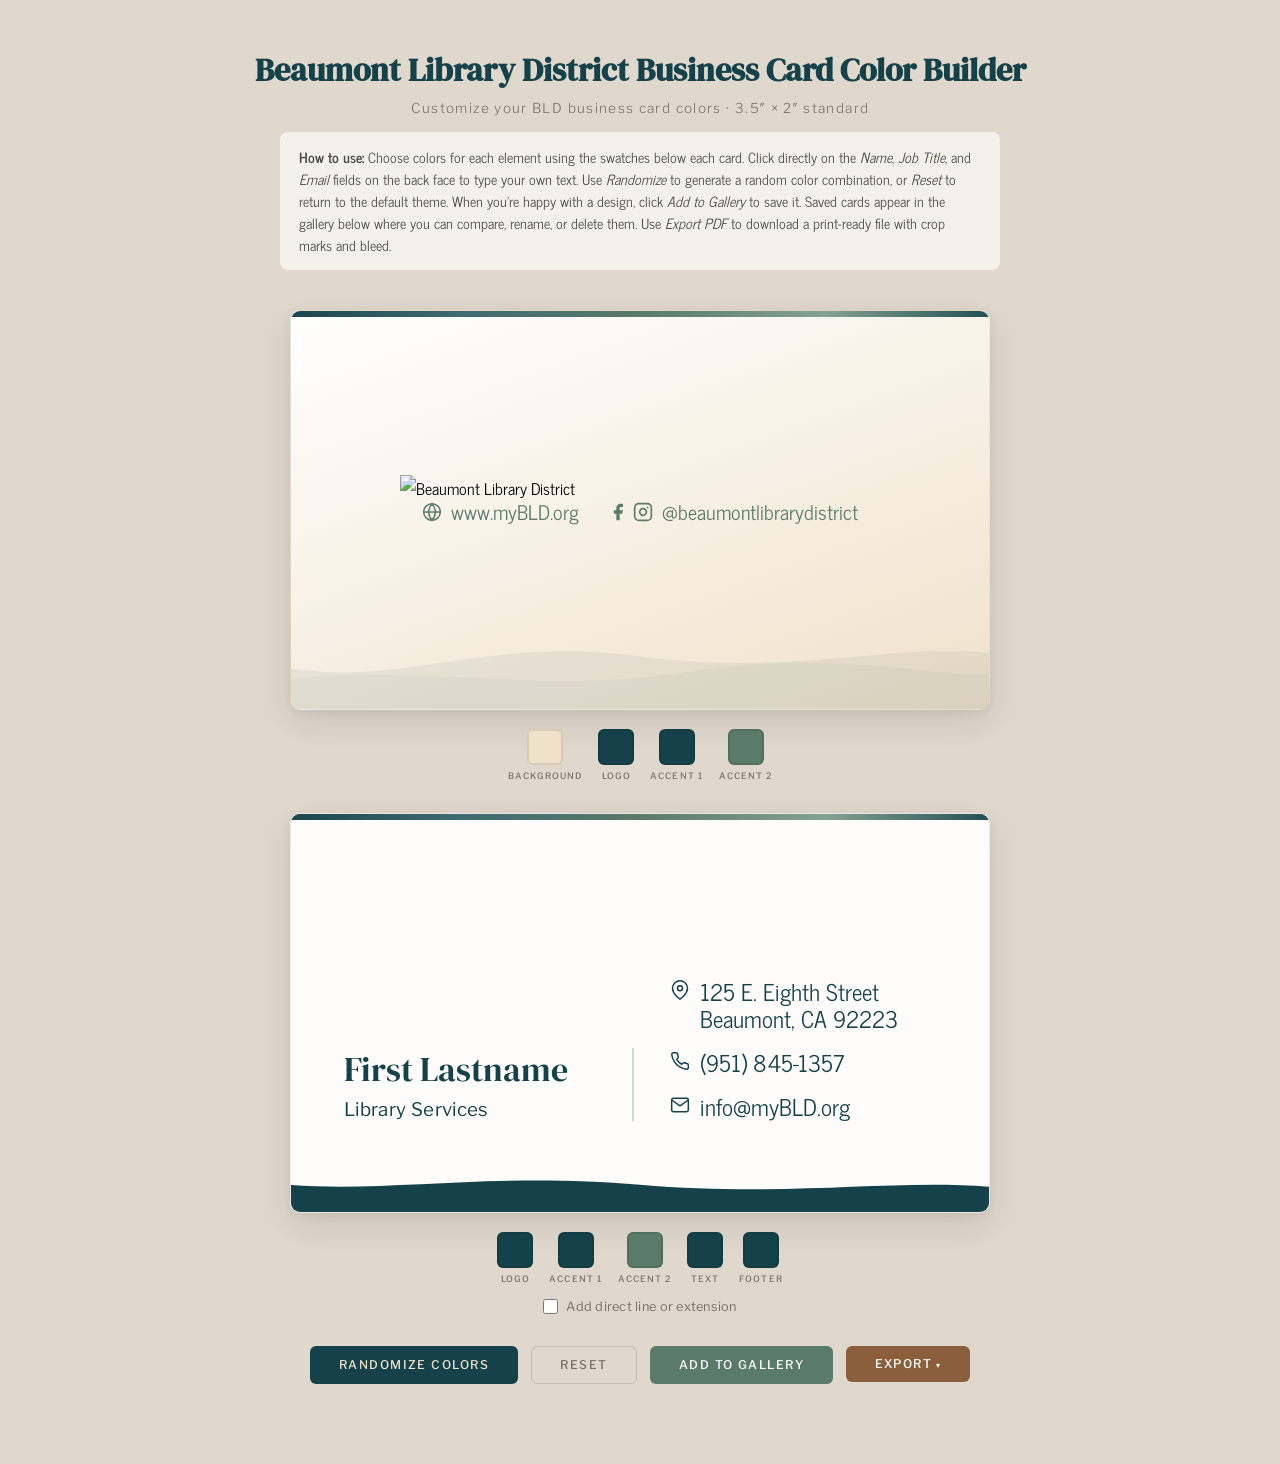
==== commit d6da85da: "Remove experimental letterhead layout" ====
--- a/index.html
+++ b/index.html
@@ -281,72 +281,6 @@
     }
     #custom-email:empty::before { content: 'Email address'; }
     #custom-direct:empty::before { content: 'Direct / ext.'; }
-
-    /* ── Letterhead: alternate back layout ───────────────────
-       Institution (logo + address + main line + org email) on the
-       left and the individual (name, title, direct line, direct email)
-       on the right, with a closing rule across the bottom. Reuses
-       .contact-icon/.contact-text/.back-name
-       so applyState() colors it through the same hooks. */
-    .back-letterhead { display: none; }
-
-    #custom-back[data-layout="letterhead"] .back-content,
-    #custom-back[data-layout="letterhead"] .back-identity,
-    #custom-back[data-layout="letterhead"] .back-footer { display: none; }
-
-    #custom-back[data-layout="letterhead"] .back-letterhead {
-      display: grid;
-      position: absolute;
-      inset: 0;
-      padding: 2.4rem 3.3rem 1.5rem;
-      grid-template-columns: 1fr 1fr;
-      grid-template-rows: 1fr auto;
-      grid-template-areas:
-        "inst       individual"
-        "channels   channels";
-      column-gap: 2.4rem;
-      z-index: 2;
-    }
-
-    .lh-institution {
-      grid-area: inst;
-      padding-top: 5.5rem;          /* clear the absolutely-placed logo */
-      padding-bottom: 0.7rem;
-      display: flex;
-      flex-direction: column;
-      justify-content: flex-end;
-      gap: 0.95rem;
-    }
-    .lh-individual {
-      grid-area: individual;
-      display: flex;
-      flex-direction: column;
-      align-self: stretch;
-      justify-content: flex-end;
-      position: relative;
-      padding-bottom: 0.7rem;
-    }
-    .lh-individual::before {
-      content: '';
-      position: absolute;
-      top: 0;
-      bottom: 0;
-      left: -1.2rem;
-      border-left: 1px solid var(--lh-rule-color, rgba(0,0,0,0.12));
-    }
-    .lh-individual .back-name { margin-bottom: 0.1rem; }
-    .lh-contacts {
-      display: flex;
-      flex-direction: column;
-      gap: 0.85rem;
-      margin-top: 0.9rem;
-    }
-
-    .lh-channels {
-      grid-area: channels;
-      padding-top: 0.7rem;
-      border-top: 1px solid var(--lh-rule-color, rgba(0,0,0,0.12));
-    }
 
     .back-footer {
       position: relative;
@@ -908,7 +842,7 @@
         <div class="card-pickers" id="front-pickers"></div>
       </div>
       <div class="card-column">
-        <div class="card-face card-back" id="custom-back" data-layout="centered">
+        <div class="card-face card-back" id="custom-back">
           <div class="back-bar" id="custom-bar"></div>
           <img class="back-logo-small" id="custom-back-logo" src="BLD Logo Suite (2)/BLD Logo Suite/Horizontal/PNG Transparent Background/San Gorgonio Blue.png" alt="">
           <div class="back-content">
@@ -937,44 +871,11 @@
               </div>
             </div>
           </div>
-          <!-- Letterhead alternate layout (hidden unless data-layout="letterhead") -->
-          <div class="back-letterhead">
-            <div class="lh-institution">
-              <div class="contact-item">
-                <svg class="contact-icon" viewBox="0 0 24 24" fill="none" stroke="currentColor" stroke-width="1.8" stroke-linecap="round" stroke-linejoin="round"><path d="M21 10c0 7-9 13-9 13s-9-6-9-13a9 9 0 1118 0z"/><circle cx="12" cy="10" r="3"/></svg>
-                <div class="contact-text">125 E. Eighth Street<br>Beaumont, CA 92223</div>
-              </div>
-              <div class="contact-item">
-                <svg class="contact-icon" viewBox="0 0 24 24" fill="none" stroke="currentColor" stroke-width="1.8" stroke-linecap="round" stroke-linejoin="round"><path d="M22 16.92v3a2 2 0 01-2.18 2 19.79 19.79 0 01-8.63-3.07 19.5 19.5 0 01-6-6A19.79 19.79 0 012.12 4.18 2 2 0 014.11 2h3a2 2 0 012 1.72c.127.96.361 1.903.7 2.81a2 2 0 01-.45 2.11L8.09 9.91a16 16 0 006 6l1.27-1.27a2 2 0 012.11-.45c.907.339 1.85.573 2.81.7A2 2 0 0122 16.92z"/></svg>
-                <div class="contact-text">(951) 845-1357</div>
-              </div>
-              <div class="contact-item">
-                <svg class="contact-icon" viewBox="0 0 24 24" fill="none" stroke="currentColor" stroke-width="1.8" stroke-linecap="round" stroke-linejoin="round"><path d="M4 4h16c1.1 0 2 .9 2 2v12c0 1.1-.9 2-2 2H4c-1.1 0-2-.9-2-2V6c0-1.1.9-2 2-2z"/><polyline points="22,6 12,13 2,6"/></svg>
-                <div class="contact-text">info@myBLD.org</div>
-              </div>
-            </div>
-            <div class="lh-individual">
-              <div class="back-name" id="lh-name" contenteditable="true" spellcheck="false">First Lastname</div>
-              <div class="back-jobtitle" id="lh-jobtitle" contenteditable="true" spellcheck="false">Library Services</div>
-              <div class="lh-contacts">
-                <div class="contact-item">
-                  <svg class="contact-icon" viewBox="0 0 24 24" fill="none" stroke="currentColor" stroke-width="1.8" stroke-linecap="round" stroke-linejoin="round"><rect x="5" y="2" width="14" height="20" rx="2.5"/><line x1="12" y1="18" x2="12.01" y2="18"/></svg>
-                  <div class="contact-text"><span class="editable-contact" id="lh-direct" contenteditable="true" spellcheck="false">(951) 845-1204</span></div>
-                </div>
-                <div class="contact-item">
-                  <svg class="contact-icon" viewBox="0 0 24 24" fill="none" stroke="currentColor" stroke-width="1.8" stroke-linecap="round" stroke-linejoin="round"><path d="M4 4h16c1.1 0 2 .9 2 2v12c0 1.1-.9 2-2 2H4c-1.1 0-2-.9-2-2V6c0-1.1.9-2 2-2z"/><polyline points="22,6 12,13 2,6"/></svg>
-                  <div class="contact-text"><span class="editable-contact" id="lh-email" contenteditable="true" spellcheck="false">jdoe@myBLD.org</span></div>
-                </div>
-              </div>
-            </div>
-            <div class="lh-channels" aria-hidden="true"></div>
-          </div>
           <div class="back-footer">
             <svg viewBox="0 0 700 66" preserveAspectRatio="none"><path id="custom-footer-wave" d="M0,18 C100,30 200,8 350,20 C500,32 600,12 700,24 L700,66 L0,66 Z"/></svg>
           </div>
         </div>
         <div class="card-pickers" id="back-pickers"></div>
-        <label class="content-toggle"><input type="checkbox" id="toggle-layout-letterhead"><span>Use letterhead layout (experimental)</span></label>
         <label class="content-toggle"><input type="checkbox" id="toggle-direct"><span>Add direct line or extension</span></label>
       </div>
     </div>
@@ -1165,28 +1066,22 @@
   // Back bar
   document.getElementById('custom-bar').style.background = `linear-gradient(90deg, ${bc1}, ${lighten(bc1,40)}, ${bc2}, ${lighten(bc2,40)}, ${bc1})`;
 
-  // Back text — color names/titles by class so both layouts are covered
-  document.querySelectorAll('#custom-back .back-name').forEach(el => el.style.color = txt);
-  document.querySelectorAll('#custom-back .back-jobtitle').forEach(el => el.style.color = bc1);
+  // Back text
+  document.getElementById('custom-name').style.color = txt;
+  document.getElementById('custom-jobtitle').style.color = bc1;
   document.getElementById('custom-identity').style.borderRight = `2px solid ${bc1}33`;
 
-  // Contact items — scoped to #custom-back so the letterhead rows inherit too
-  document.querySelectorAll('#custom-back .contact-icon').forEach(el => el.style.color = bc1);
-  document.querySelectorAll('#custom-back .contact-text').forEach(el => el.style.color = txt);
-  document.querySelectorAll('#custom-back .contact-label').forEach(el => el.style.color = bc2);
-
-  // Letterhead dividers pick up the accent
-  document.getElementById('custom-back').style.setProperty('--lh-rule-color', `${bc1}33`);
+  // Contact items
+  document.querySelectorAll('#custom-contact .contact-icon').forEach(el => el.style.color = bc1);
+  document.querySelectorAll('#custom-contact .contact-text').forEach(el => el.style.color = txt);
+  document.querySelectorAll('#custom-contact .contact-label').forEach(el => el.style.color = bc2);
 
   // Back + footer
   document.getElementById('custom-back').style.background = isDark ? '#FDFAF5' : '#FDFCFA';
   document.getElementById('custom-footer-wave').setAttribute('fill', ftr);
 
-  // Auto-scale whichever name is currently visible (the hidden layout's
-  // name measures 0-wide and would shrink to the minimum incorrectly)
-  const activeName = document.getElementById('custom-back').getAttribute('data-layout') === 'letterhead'
-    ? document.getElementById('lh-name')
-    : document.getElementById('custom-name');
+  // Auto-scale editable name
+  const activeName = document.getElementById('custom-name');
   if (activeName) autoScaleName(activeName);
 }
 
@@ -1234,17 +1129,14 @@
 }
 
 const nameEl = document.getElementById('custom-name');
-const lhNameEl = document.getElementById('lh-name');
-[nameEl, lhNameEl].forEach(el => {
-  el.addEventListener('input', () => autoScaleName(el));
-  el.addEventListener('keydown', (e) => {
-    if (e.key === 'Enter') {
-      e.preventDefault();
-      // Allow at most one line break (two lines total)
-      if (el.innerText.includes('\n')) return;
-      document.execCommand('insertLineBreak');
-    }
-  });
+nameEl.addEventListener('input', () => autoScaleName(nameEl));
+nameEl.addEventListener('keydown', (e) => {
+  if (e.key === 'Enter') {
+    e.preventDefault();
+    // Allow at most one line break (two lines total)
+    if (nameEl.innerText.includes('\n')) return;
+    document.execCommand('insertLineBreak');
+  }
 });
 
 // Prevent Enter in single-line editable contact fields
@@ -1264,25 +1156,6 @@
   if (on && focus) directField.focus();
 }
 directToggle.addEventListener('change', () => setDirectEnabled(directToggle.checked, true));
-
-// ═══ Layout toggle: centered ⇄ letterhead (back face) ═══
-const layoutToggle = document.getElementById('toggle-layout-letterhead');
-const backCard = document.getElementById('custom-back');
-const jobEl = document.getElementById('custom-jobtitle');
-const lhJobEl = document.getElementById('lh-jobtitle');
-layoutToggle.addEventListener('change', () => {
-  const toLetterhead = layoutToggle.checked;
-  // Carry the typed name/title across so editing in one layout isn't lost.
-  if (toLetterhead) {
-    lhNameEl.innerText = nameEl.innerText;
-    lhJobEl.innerText = jobEl.innerText;
-  } else {
-    nameEl.innerText = lhNameEl.innerText;
-    jobEl.innerText = lhJobEl.innerText;
-  }
-  backCard.setAttribute('data-layout', toLetterhead ? 'letterhead' : 'centered');
-  applyState();
-});
 
 // ═══ Apply state to a saved card element ═══
 function applyStateToCard(cardEl, s, text) {
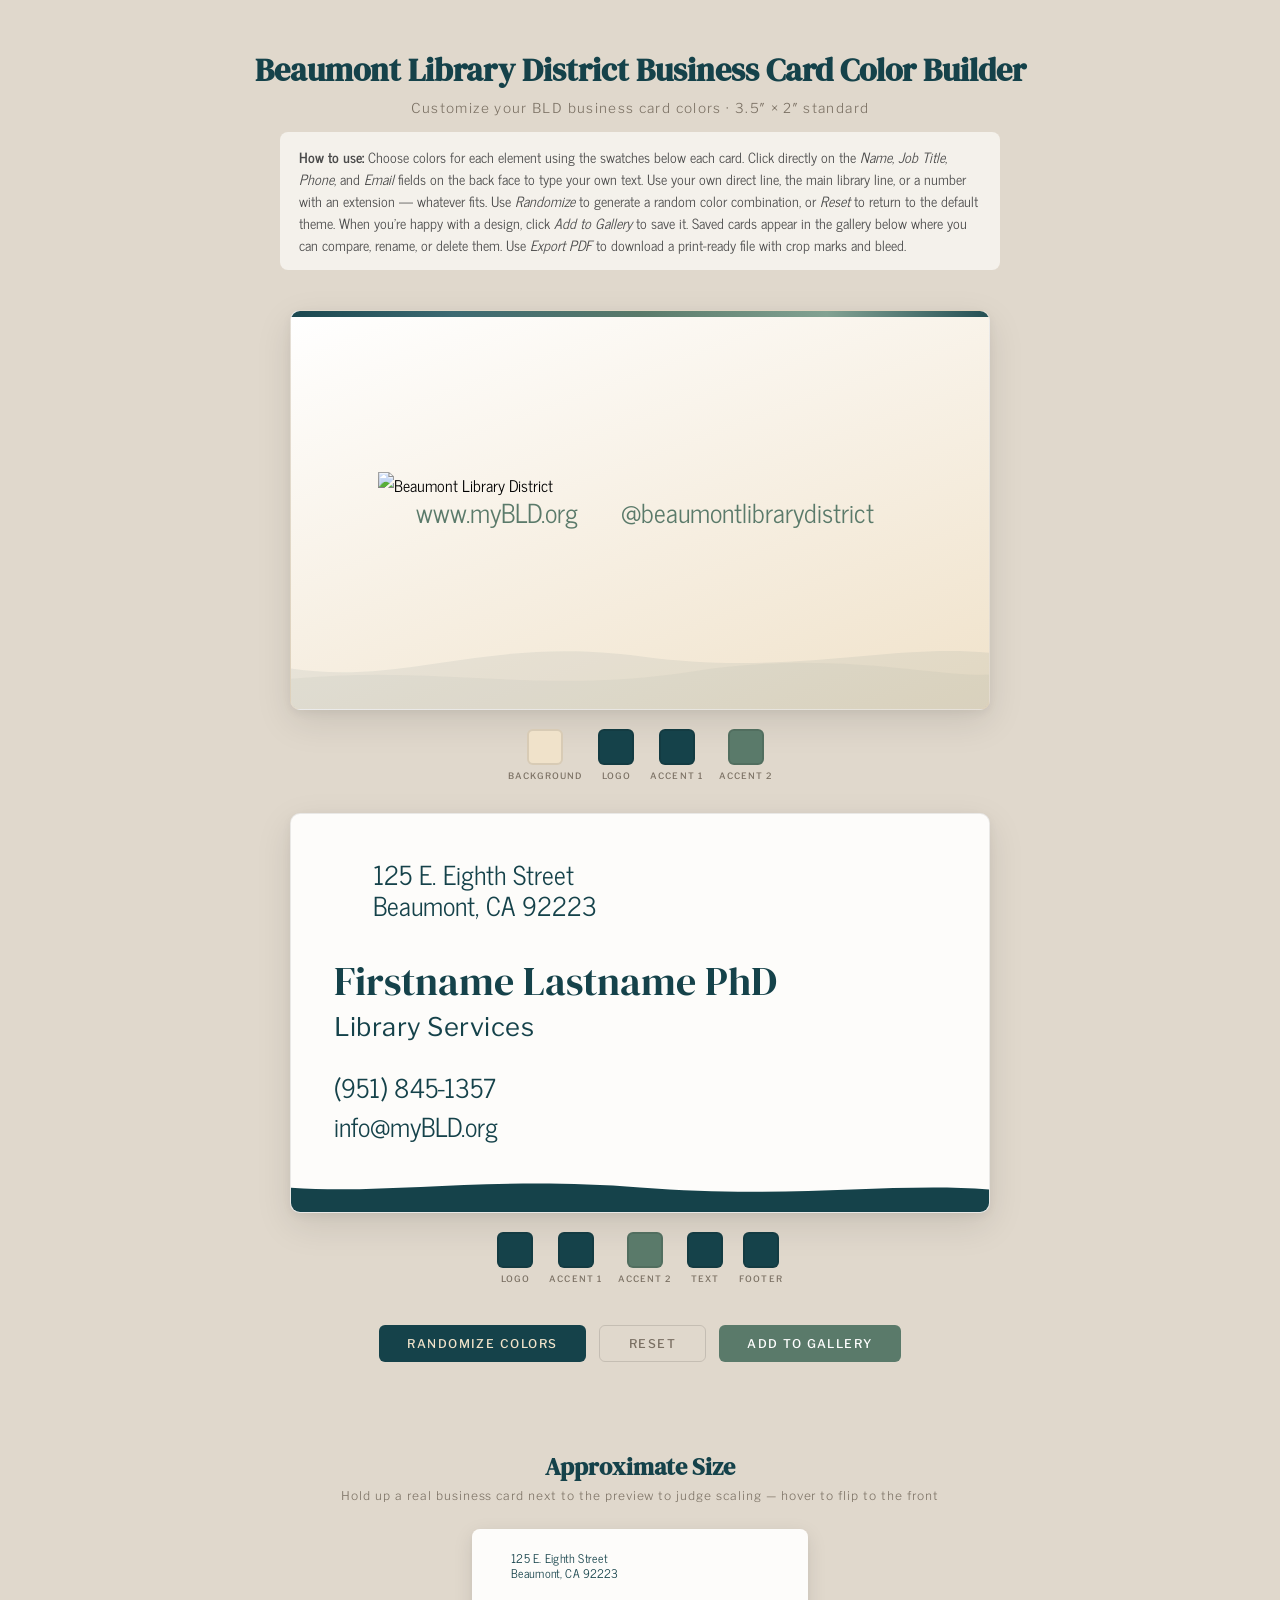
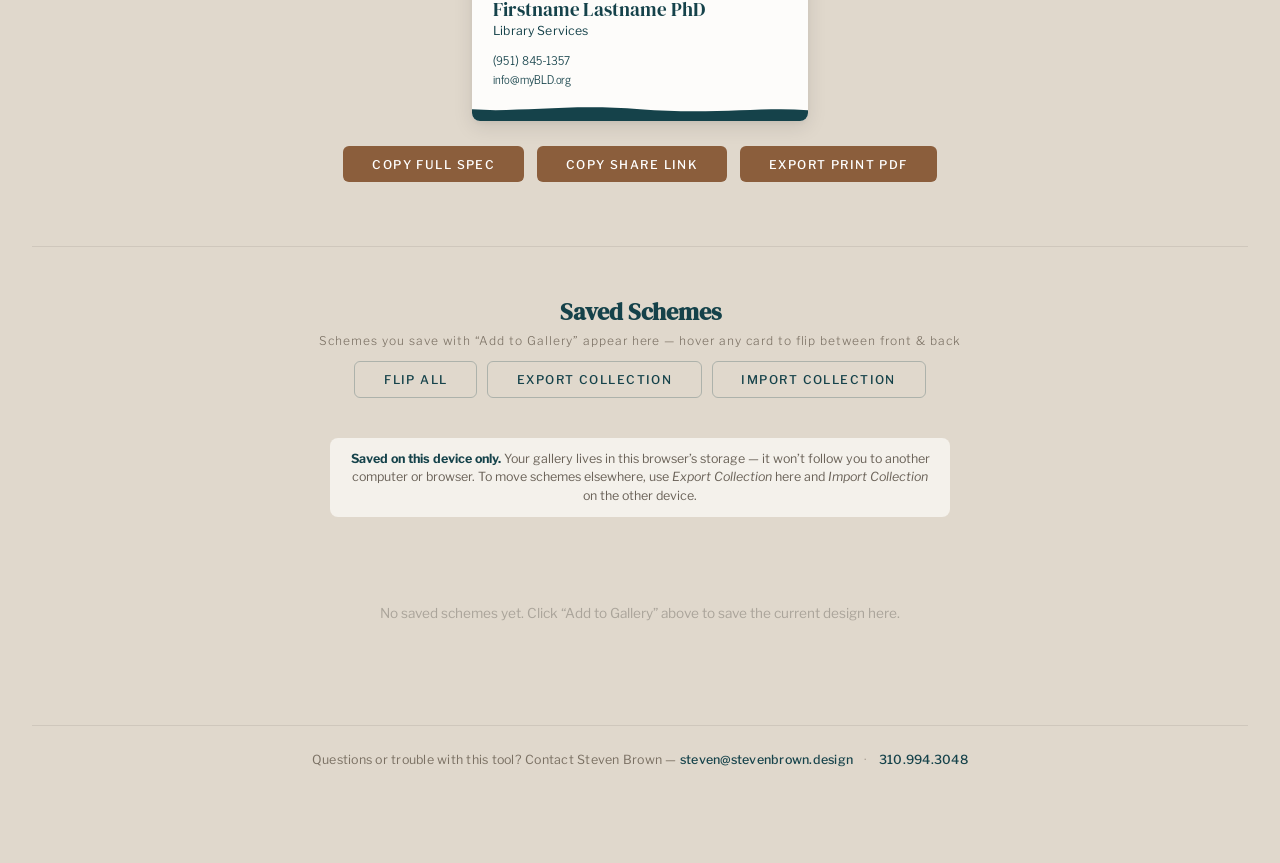
==== commit 9ab16c5f: "feat: approximate-size preview, refined export/gallery UX, support footer - Add an "Approximate Size" ====
--- a/index.html
+++ b/index.html
@@ -21,7 +21,7 @@
       min-height: 100vh;
       font-family: 'News Cycle', sans-serif;
       background: #E0D8CC;
-      padding: 3rem 2rem;
+      padding: 3rem 2rem 6rem;
     }
 
     .page-title {
@@ -96,7 +96,7 @@
     .front-logo {
       position: relative;
       z-index: 1;
-      width: 480px;
+      width: 525px;
       height: auto;
       object-fit: contain;
     }
@@ -114,7 +114,7 @@
     .front-channels .contact-item { align-items: center; }
     .front-channels .contact-icon { margin-top: 0; }
     .front-channels .contact-text {
-      font-size: 1.25rem;
+      font-size: 1.6rem;   /* match the back-face address / contact text */
       white-space: nowrap;
     }
 
@@ -140,54 +140,44 @@
     }
     .wave-bottom svg { display: block; width: 100%; height: 100%; }
 
-    /* ── BACK FACE ── */
+    /* ── BACK FACE (header · name · contact · wave) ── */
     .card-back {
-      --back-content-bottom: calc(24% - 4px);
-      display: grid;
-      grid-template-columns: 1fr;
-      grid-template-rows: auto 1fr auto;
-    }
-
-    .back-bar {
-      height: 6px;
       position: relative;
-    }
-    .back-bar::before {
-      content: '';
-      position: absolute;
-      top: -25px;
-      left: -25px;
-      right: -25px;
-      bottom: 0;
-      background: inherit;
-    }
-
-    .back-content {
       display: flex;
-      padding: 2.2rem 3.3rem;
-      gap: 2.7rem;
+      flex-direction: column;
+      padding: 2.1rem 2.7rem 0;
+    }
+
+    /* Header row: logo · address */
+    .back-header {
+      display: flex;
+      align-items: center;
+      gap: 2.4rem;
+    }
+
+    .back-logo-small {
+      height: 5.3rem;   /* between the two-line address height and the prior larger logo */
+      width: auto;
+      flex-shrink: 0;
+    }
+
+    .back-address {
+      display: flex;
       align-items: flex-start;
     }
 
+    /* Name + title block */
     .back-identity {
-      position: absolute;
-      bottom: var(--back-content-bottom);
-      left: 3.3rem;
-      padding-right: 2.7rem;
-      border-right: 2px solid rgba(0,0,0,0.1);
-      width: 290px;
-      z-index: 2;
+      margin-top: 1.6rem;
     }
 
     .back-name {
       font-family: 'DM Serif Display', serif;
-      font-size: 2.1rem;
-      line-height: 1.25;
-      white-space: pre-wrap;
-      word-break: break-word;
+      font-size: 2.5rem;
+      line-height: 1.15;
+      white-space: nowrap;   /* names always stay on one line (JS shrinks font to fit) */
       overflow: hidden;
       outline: none;
-      max-height: 5.25rem; /* 2 lines: 2.1rem * 1.25 * 2 */
     }
     .back-name:focus {
       border-bottom: 2px solid rgba(0,0,0,0.15);
@@ -200,8 +190,8 @@
     .back-jobtitle {
       font-family: 'Libre Franklin', sans-serif;
       font-weight: 400;
-      font-size: 1.17rem;
-      margin-top: 0.45rem;
+      font-size: 1.6rem;   /* same size as the address / contact text */
+      margin-top: 0.4rem;
       letter-spacing: 0.02em;
       outline: none;
     }
@@ -213,24 +203,12 @@
       opacity: 0.35;
     }
 
-    .back-logo-small {
-      position: absolute;
-      top: calc(6px + 2.7rem);
-      left: 3.3rem;
-      width: 165px;
-      opacity: 1;
-      z-index: 3;
-    }
-
-    .back-contact {
-      position: absolute;
-      bottom: var(--back-content-bottom);
-      right: 1.7%;     /* nudged ~10px right (was ~22px margin) to free space for the name */
-      width: 44%;
+    /* Contact column: phone, then email beneath it (both left-aligned) */
+    .back-contact-row {
       display: flex;
       flex-direction: column;
-      gap: 1.05rem;   /* comfortable row spacing (labels removed freed the vertical room) */
-      z-index: 2;
+      gap: 0.55rem;
+      margin-top: 1.9rem;
     }
 
     .contact-item {
@@ -239,30 +217,11 @@
       gap: 0.6rem;
     }
 
-    .contact-group {
-      display: flex;
-      flex-direction: column;
-      gap: 0.4rem;
-    }
-
-    .contact-icon {
-      flex-shrink: 0;
-      width: 20px;
-      height: 20px;
-      margin-top: 2px;
-    }
-
     .contact-text {
       font-family: 'News Cycle', sans-serif;
-      font-size: 1.42rem;   /* ~8.2pt at actual print size for legibility */
+      font-size: 1.6rem;   /* a touch larger for legibility at print size */
       line-height: 1.2;
     }
-
-    .contact-text a {
-      text-decoration: none;
-      transition: opacity 0.3s;
-    }
-    .contact-text a:hover { opacity: 0.7; }
 
     .contact-label {
       display: none;   /* labels removed — the row icons carry the meaning */
@@ -270,7 +229,7 @@
 
     .editable-contact {
       outline: none;
-      display: block;
+      display: inline-block;
       min-width: 60px;
     }
     .editable-contact:focus {
@@ -280,12 +239,16 @@
       opacity: 0.35;
     }
     #custom-email:empty::before { content: 'Email address'; }
-    #custom-direct:empty::before { content: 'Direct / ext.'; }
+    #custom-phone:empty::before { content: 'Phone number'; }
 
     .back-footer {
-      position: relative;
-      height: 50px;
+      position: absolute;
+      left: 0;
+      right: 0;
+      bottom: 0;
+      height: 46px;
       overflow: visible;
+      pointer-events: none;
     }
     .back-footer svg {
       position: absolute;
@@ -320,17 +283,21 @@
         width: 92vw;
         height: calc(92vw / 1.75);
       }
-      .front-logo { width: 55vw; }
+      .front-logo { width: 60vw; }
       .front-channels { gap: 2.4vw; margin-top: 2.5vw; }
-      .front-channels .contact-text { font-size: 2.63vw; }
-      .front-channels .contact-icon { width: 2.63vw; height: 2.63vw; }
+      .front-channels .contact-text { font-size: 3.35vw; }
+      .front-channels .contact-icon { width: 3.35vw; height: 3.35vw; }
       .front-channels .contact-item { gap: 1.4vw; }
       .front-channels .social-icons { gap: 0.7vw; }
-      .back-content { padding: 1.5rem 1.8rem; gap: 1.2rem; }
-      .back-name { font-size: 1.65rem; }
-      .back-identity { left: 1.8rem; padding-right: 1.2rem; width: 200px; }
-      .contact-text { font-size: 1.25rem; }
-      .back-logo-small { width: 120px; top: calc(6px + 1.5rem); left: 1.8rem; }
+      .card-back { padding: 3vw 4.6vw 0; }
+      .back-header { gap: 4vw; }
+      .back-logo-small { height: 11vw; width: auto; }
+      .back-identity { margin-top: 3vw; }
+      .back-name { font-size: 5vw; }
+      .back-jobtitle { font-size: 3.35vw; margin-top: 0.7vw; }
+      .back-contact-row { gap: 1.2vw; margin-top: 3.6vw; }
+      .contact-text { font-size: 3.35vw; }
+      .back-footer { height: 6vw; }
     }
 
     /* ══════════════════════════════════════
@@ -496,50 +463,18 @@
     .btn-pdf:hover { background: #6A4470; }
 
     /* Export dropdown */
-    .export-dropdown {
-      position: relative;
-      display: inline-block;
-    }
-    .btn-export-toggle {
+    .export-actions {
+      display: flex;
+      justify-content: center;
+      gap: 0.8rem;
+      margin-top: 1.6rem;
+      flex-wrap: wrap;
+    }
+    .btn-export {
       background: #8B5E3C;
       color: #FFFFFF;
     }
-    .btn-export-toggle:hover { background: #7A5030; }
-    .btn-export-toggle::after {
-      content: ' \25BE';
-      font-size: 0.7em;
-    }
-    .export-menu {
-      display: none;
-      position: absolute;
-      top: calc(100% + 4px);
-      right: 0;
-      min-width: 180px;
-      background: #FFFFFF;
-      border-radius: 8px;
-      box-shadow: 0 6px 24px rgba(0,0,0,0.15);
-      border: 1px solid rgba(0,0,0,0.08);
-      z-index: 100;
-      overflow: hidden;
-    }
-    .export-dropdown.open .export-menu { display: block; }
-    .export-menu-item {
-      display: block;
-      width: 100%;
-      padding: 0.6rem 1rem;
-      font-family: 'Libre Franklin', sans-serif;
-      font-size: 0.75rem;
-      font-weight: 500;
-      letter-spacing: 0.04em;
-      color: #4A453D;
-      background: none;
-      border: none;
-      text-align: left;
-      cursor: pointer;
-      transition: background 0.15s;
-    }
-    .export-menu-item:hover { background: rgba(21,66,74,0.06); }
-    .export-menu-item + .export-menu-item { border-top: 1px solid rgba(0,0,0,0.06); }
+    .btn-export:hover { background: #7A5030; }
 
     /* Toast notification */
     .toast {
@@ -573,6 +508,55 @@
     }
 
     /* ══════════════════════════════════════
+       ACTUAL-SIZE PREVIEW (100% — hover to flip back→front)
+    ══════════════════════════════════════ */
+    .preview-section {
+      display: flex;
+      flex-direction: column;
+      align-items: center;
+      margin-top: 3.5rem;
+    }
+    .preview-title {
+      font-family: 'DM Serif Display', serif;
+      font-size: 1.5rem;
+      color: #15424A;
+      text-align: center;
+      margin-bottom: 0.3rem;
+    }
+    .preview-subtitle {
+      font-family: 'Libre Franklin', sans-serif;
+      font-weight: 300;
+      font-size: 0.75rem;
+      color: #7A7063;
+      text-align: center;
+      letter-spacing: 0.08em;
+      margin-bottom: 1.6rem;
+    }
+    .preview-flip {
+      perspective: 1200px;
+    }
+    .preview-flip-inner {
+      position: relative;
+      width: 336px;    /* 3.5in × 96dpi = real-world size */
+      height: 192px;   /* 2in   × 96dpi */
+      cursor: pointer;
+      transform-style: preserve-3d;
+      transition: transform 0.7s cubic-bezier(0.4, 0.2, 0.2, 1);
+      transform: rotateY(180deg);   /* default: show the back face */
+    }
+    .preview-flip-inner:hover {
+      transform: rotateY(0deg);     /* hover: reveal the front face */
+    }
+    .preview-flip .saved-flip-front,
+    .preview-flip .saved-flip-back {
+      width: 336px;
+      height: 192px;
+    }
+    .preview-flip .mini-card {
+      transform: scale(0.48);   /* 700px card → 336px (100% of print size) */
+    }
+
+    /* ══════════════════════════════════════
        SAVED SCHEMES — flip cards in a grid
     ══════════════════════════════════════ */
     .saved-section {
@@ -618,6 +602,39 @@
     .btn-export-collection:hover,
     .btn-import-collection:hover { background: rgba(21,66,74,0.06); }
     .import-file-input { display: none; }
+
+    .saved-device-note {
+      max-width: 620px;
+      margin: 0 auto 2.5rem;
+      padding: 0.7rem 1.1rem;
+      background: #f4f1eb;
+      border-radius: 8px;
+      font-family: 'Libre Franklin', sans-serif;
+      font-size: 0.78rem;
+      line-height: 1.5;
+      color: #6A6258;
+      text-align: center;
+    }
+    .saved-device-note strong { color: #15424A; }
+
+    .page-footer {
+      max-width: 1500px;
+      margin: 3.5rem auto 0;
+      padding-top: 1.6rem;
+      border-top: 1px solid rgba(0,0,0,0.08);
+      font-family: 'Libre Franklin', sans-serif;
+      font-size: 0.78rem;
+      color: #7A7063;
+      text-align: center;
+      letter-spacing: 0.02em;
+    }
+    .page-footer a {
+      color: #15424A;
+      text-decoration: none;
+      font-weight: 500;
+    }
+    .page-footer a:hover { text-decoration: underline; }
+    .footer-sep { margin: 0 0.5rem; opacity: 0.5; }
 
     .saved-grid {
       display: grid;
@@ -799,7 +816,7 @@
     /* ── Print ── */
     @media print {
       body { background: none; padding: 0.5in; }
-      .page-title, .page-subtitle, .page-instructions, .saved-section { display: none; }
+      .page-title, .page-subtitle, .page-instructions, .saved-section, .page-footer { display: none; }
       .card-wrapper {
         width: 3.5in; height: 2in;
         perspective: none; animation: none; opacity: 1;
@@ -814,7 +831,7 @@
 <h1 class="page-title">Beaumont Library District Business Card Color Builder</h1>
 <p class="page-subtitle">Customize your BLD business card colors &middot; 3.5&Prime; &times; 2&Prime; standard</p>
 <div class="page-instructions">
-  <p><strong>How to use:</strong> Choose colors for each element using the swatches below each card. Click directly on the <em>Name</em>, <em>Job Title</em>, and <em>Email</em> fields on the back face to type your own text. Use <em>Randomize</em> to generate a random color combination, or <em>Reset</em> to return to the default theme. When you&rsquo;re happy with a design, click <em>Add to Gallery</em> to save it. Saved cards appear in the gallery below where you can compare, rename, or delete them. Use <em>Export PDF</em> to download a print-ready file with crop marks and bleed.</p>
+  <p><strong>How to use:</strong> Choose colors for each element using the swatches below each card. Click directly on the <em>Name</em>, <em>Job Title</em>, <em>Phone</em>, and <em>Email</em> fields on the back face to type your own text. Use your own direct line, the main library line, or a number with an extension &mdash; whatever fits. Use <em>Randomize</em> to generate a random color combination, or <em>Reset</em> to return to the default theme. When you&rsquo;re happy with a design, click <em>Add to Gallery</em> to save it. Saved cards appear in the gallery below where you can compare, rename, or delete them. Use <em>Export PDF</em> to download a print-ready file with crop marks and bleed.</p>
 </div>
 
 <!-- ══════════════════════════════════════
@@ -843,32 +860,22 @@
       </div>
       <div class="card-column">
         <div class="card-face card-back" id="custom-back">
-          <div class="back-bar" id="custom-bar"></div>
-          <img class="back-logo-small" id="custom-back-logo" src="BLD Logo Suite (2)/BLD Logo Suite/Horizontal/PNG Transparent Background/San Gorgonio Blue.png" alt="">
-          <div class="back-content">
-            <div class="back-identity" id="custom-identity">
-              <div class="back-name" id="custom-name" contenteditable="true" spellcheck="false">First Lastname</div>
-              <div class="back-jobtitle" id="custom-jobtitle" contenteditable="true" spellcheck="false">Library Services</div>
+          <div class="back-header">
+            <img class="back-logo-small" id="custom-back-logo" src="BLD Logo Suite (2)/BLD Logo Suite/Horizontal/PNG Transparent Background/San Gorgonio Blue.png" alt="">
+            <div class="back-address">
+              <div class="contact-text">125 E. Eighth Street<br>Beaumont, CA 92223</div>
             </div>
-            <div class="back-contact" id="custom-contact">
-              <div class="contact-item">
-                <svg class="contact-icon" viewBox="0 0 24 24" fill="none" stroke="currentColor" stroke-width="1.8" stroke-linecap="round" stroke-linejoin="round"><path d="M21 10c0 7-9 13-9 13s-9-6-9-13a9 9 0 1118 0z"/><circle cx="12" cy="10" r="3"/></svg>
-                <div class="contact-text"><span class="contact-label">Address</span>125 E. Eighth Street<br>Beaumont, CA 92223</div>
-              </div>
-              <div class="contact-group">
-                <div class="contact-item">
-                  <svg class="contact-icon" viewBox="0 0 24 24" fill="none" stroke="currentColor" stroke-width="1.8" stroke-linecap="round" stroke-linejoin="round"><path d="M22 16.92v3a2 2 0 01-2.18 2 19.79 19.79 0 01-8.63-3.07 19.5 19.5 0 01-6-6A19.79 19.79 0 012.12 4.18 2 2 0 014.11 2h3a2 2 0 012 1.72c.127.96.361 1.903.7 2.81a2 2 0 01-.45 2.11L8.09 9.91a16 16 0 006 6l1.27-1.27a2 2 0 012.11-.45c.907.339 1.85.573 2.81.7A2 2 0 0122 16.92z"/></svg>
-                  <div class="contact-text"><span class="contact-label">Phone</span>(951) 845-1357</div>
-                </div>
-                <div class="contact-item contact-optional" id="custom-direct-item" style="display:none">
-                  <svg class="contact-icon" viewBox="0 0 24 24" fill="none" stroke="currentColor" stroke-width="1.8" stroke-linecap="round" stroke-linejoin="round"><rect x="5" y="2" width="14" height="20" rx="2.5"/><line x1="12" y1="18" x2="12.01" y2="18"/></svg>
-                  <div class="contact-text"><span class="contact-label">Direct Line</span><span class="editable-contact" id="custom-direct" contenteditable="true" spellcheck="false"></span></div>
-                </div>
-              </div>
-              <div class="contact-item" id="custom-email-item">
-                <svg class="contact-icon" viewBox="0 0 24 24" fill="none" stroke="currentColor" stroke-width="1.8" stroke-linecap="round" stroke-linejoin="round"><path d="M4 4h16c1.1 0 2 .9 2 2v12c0 1.1-.9 2-2 2H4c-1.1 0-2-.9-2-2V6c0-1.1.9-2 2-2z"/><polyline points="22,6 12,13 2,6"/></svg>
-                <div class="contact-text"><span class="contact-label">Email</span><span class="editable-contact" id="custom-email" contenteditable="true" spellcheck="false">info@myBLD.org</span></div>
-              </div>
+          </div>
+          <div class="back-identity" id="custom-identity">
+            <div class="back-name" id="custom-name" contenteditable="true" spellcheck="false">Firstname Lastname PhD</div>
+            <div class="back-jobtitle" id="custom-jobtitle" contenteditable="true" spellcheck="false">Library Services</div>
+          </div>
+          <div class="back-contact-row">
+            <div class="contact-item">
+              <div class="contact-text"><span class="editable-contact" id="custom-phone" contenteditable="true" spellcheck="false">(951) 845-1357</span></div>
+            </div>
+            <div class="contact-item contact-email" id="custom-email-item">
+              <div class="contact-text"><span class="editable-contact" id="custom-email" contenteditable="true" spellcheck="false">info@myBLD.org</span></div>
             </div>
           </div>
           <div class="back-footer">
@@ -876,7 +883,6 @@
           </div>
         </div>
         <div class="card-pickers" id="back-pickers"></div>
-        <label class="content-toggle"><input type="checkbox" id="toggle-direct"><span>Add direct line or extension</span></label>
       </div>
     </div>
 
@@ -884,15 +890,30 @@
       <button class="btn btn-randomize" id="btn-randomize">Randomize Colors</button>
       <button class="btn btn-reset" id="btn-reset">Reset</button>
       <button class="btn btn-save" id="btn-save">Add to Gallery</button>
-      <div class="export-dropdown" id="export-dropdown">
-        <button class="btn btn-export-toggle" id="btn-export-toggle">Export</button>
-        <div class="export-menu">
-          <button class="export-menu-item" id="btn-spec">Copy Full Spec</button>
-          <button class="export-menu-item" id="btn-share">Copy Share Link</button>
-          <button class="export-menu-item" id="btn-pdf">Export Print PDF</button>
-        </div>
+    </div>
+  </div>
+</div>
+
+<!-- ══════════════════════════════════════
+     ACTUAL-SIZE PREVIEW (100% — hover to flip)
+══════════════════════════════════════ -->
+<div class="preview-section">
+  <h2 class="preview-title">Approximate Size</h2>
+  <p class="preview-subtitle">Hold up a real business card next to the preview to judge scaling &mdash; hover to flip to the front</p>
+  <div class="preview-flip">
+    <div class="preview-flip-inner" id="preview-flip-inner">
+      <div class="saved-flip-front">
+        <div class="card-face card-front mini-card"></div>
+      </div>
+      <div class="saved-flip-back">
+        <div class="card-face card-back mini-card"></div>
       </div>
     </div>
+  </div>
+  <div class="export-actions">
+    <button class="btn btn-export" id="btn-spec">Copy Full Spec</button>
+    <button class="btn btn-export" id="btn-share">Copy Share Link</button>
+    <button class="btn btn-export" id="btn-pdf">Export Print PDF</button>
   </div>
 </div>
 
@@ -901,15 +922,28 @@
 ══════════════════════════════════════ -->
 <div class="saved-section" id="saved-section">
   <h2 class="saved-title">Saved Schemes</h2>
-  <p class="saved-subtitle">Hover over any card to flip between front &amp; back</p>
+  <p class="saved-subtitle">Schemes you save with &ldquo;Add to Gallery&rdquo; appear here &mdash; hover any card to flip between front &amp; back</p>
   <div class="saved-header-actions">
     <button class="btn btn-flip-all" id="btn-flip-all">Flip All</button>
     <button class="btn btn-export-collection" id="btn-export-collection">Export Collection</button>
     <button class="btn btn-import-collection" id="btn-import-collection">Import Collection</button>
     <input type="file" accept=".json" class="import-file-input" id="import-file-input">
   </div>
+  <p class="saved-device-note">
+    <strong>Saved on this device only.</strong> Your gallery lives in this browser&rsquo;s storage &mdash; it won&rsquo;t follow you to another computer or browser. To move schemes elsewhere, use <em>Export Collection</em> here and <em>Import Collection</em> on the other device.
+  </p>
   <div class="saved-grid" id="saved-grid"></div>
 </div>
+
+<!-- ══════════════════════════════════════
+     SUPPORT FOOTER
+══════════════════════════════════════ -->
+<footer class="page-footer">
+  Questions or trouble with this tool? Contact Steven Brown &mdash;
+  <a href="mailto:steven@stevenbrown.design">steven@stevenbrown.design</a>
+  <span class="footer-sep">&middot;</span>
+  <a href="tel:+13109943048">310.994.3048</a>
+</footer>
 
 <div class="toast" id="toast"></div>
 
@@ -1063,18 +1097,12 @@
   document.getElementById('custom-wave1').setAttribute('fill', isDark ? `rgba(200,180,155,${waveAlpha})` : `${fc1}11`);
   document.getElementById('custom-wave2').setAttribute('fill', isDark ? `rgba(200,180,155,${waveAlpha * 0.7})` : `${fc1}09`);
 
-  // Back bar
-  document.getElementById('custom-bar').style.background = `linear-gradient(90deg, ${bc1}, ${lighten(bc1,40)}, ${bc2}, ${lighten(bc2,40)}, ${bc1})`;
-
   // Back text
   document.getElementById('custom-name').style.color = txt;
   document.getElementById('custom-jobtitle').style.color = bc1;
-  document.getElementById('custom-identity').style.borderRight = `2px solid ${bc1}33`;
-
-  // Contact items
-  document.querySelectorAll('#custom-contact .contact-icon').forEach(el => el.style.color = bc1);
-  document.querySelectorAll('#custom-contact .contact-text').forEach(el => el.style.color = txt);
-  document.querySelectorAll('#custom-contact .contact-label').forEach(el => el.style.color = bc2);
+
+  // Contact text (address, phone, email)
+  document.querySelectorAll('#custom-back .contact-text').forEach(el => el.style.color = txt);
 
   // Back + footer
   document.getElementById('custom-back').style.background = isDark ? '#FDFAF5' : '#FDFCFA';
@@ -1083,60 +1111,32 @@
   // Auto-scale editable name
   const activeName = document.getElementById('custom-name');
   if (activeName) autoScaleName(activeName);
+
+  // Mirror into the actual-size preview
+  updateLivePreview();
 }
 
 // ═══ Auto-scale name to fit container ═══
-// Strategy: keep the name on a single line, shrinking the font to fit the width.
-// If the user inserts a manual line break, honor their two-line layout instead.
-// Only wrap automatically when even the smallest font won't fit on one line.
+// The name always stays on a single line — shrink the font to fit the (widened)
+// name column so even long names read large and prominent.
 function autoScaleName(el) {
-  const MAX = 2.1, MIN = 0.8, STEP = 0.05;
+  const MAX = 2.5, MIN = 1.1, STEP = 0.05;
   const SLOP = 2; // contenteditable measurements run ~2px over
-  const hasManualBreak = el.innerText.includes('\n');
   el.style.maxHeight = '';
-  let size;
-
-  if (hasManualBreak) {
-    // Honor the explicit two-line layout: shrink only if it overflows the height.
-    el.style.whiteSpace = 'pre-wrap';
-    el.style.fontSize = MAX + 'rem';
-    size = MAX;
-    while (size > MIN && el.scrollHeight - el.clientHeight > SLOP) {
-      size -= STEP;
-      el.style.fontSize = size + 'rem';
-    }
-    return;
-  }
-
-  // Prefer a single line: shrink the font until the name fits the width.
   el.style.whiteSpace = 'nowrap';
   el.style.fontSize = MAX + 'rem';
-  size = MAX;
+  let size = MAX;
   while (size > MIN && el.scrollWidth - el.clientWidth > SLOP) {
     size -= STEP;
     el.style.fontSize = size + 'rem';
   }
-  if (el.scrollWidth - el.clientWidth <= SLOP) return; // fits on one line
-
-  // Too long even at the smallest size — fall back to wrapping onto two lines.
-  el.style.whiteSpace = 'pre-wrap';
-  el.style.fontSize = MAX + 'rem';
-  size = MAX;
-  while (size > MIN && el.scrollHeight - el.clientHeight > SLOP) {
-    size -= STEP;
-    el.style.fontSize = size + 'rem';
-  }
 }
 
 const nameEl = document.getElementById('custom-name');
 nameEl.addEventListener('input', () => autoScaleName(nameEl));
+// Keep the name on one line — never allow a manual line break.
 nameEl.addEventListener('keydown', (e) => {
-  if (e.key === 'Enter') {
-    e.preventDefault();
-    // Allow at most one line break (two lines total)
-    if (nameEl.innerText.includes('\n')) return;
-    document.execCommand('insertLineBreak');
-  }
+  if (e.key === 'Enter') e.preventDefault();
 });
 
 // Prevent Enter in single-line editable contact fields
@@ -1145,17 +1145,6 @@
     if (e.key === 'Enter') e.preventDefault();
   });
 });
-
-// ═══ Direct Line checkbox: show/hide the optional contact row ═══
-const directToggle = document.getElementById('toggle-direct');
-const directItem = document.getElementById('custom-direct-item');
-const directField = document.getElementById('custom-direct');
-function setDirectEnabled(on, focus) {
-  directToggle.checked = on;
-  directItem.style.display = on ? '' : 'none';
-  if (on && focus) directField.focus();
-}
-directToggle.addEventListener('change', () => setDirectEnabled(directToggle.checked, true));
 
 // ═══ Apply state to a saved card element ═══
 function applyStateToCard(cardEl, s, text) {
@@ -1188,8 +1177,6 @@
   // Back
   const back = cardEl.querySelector('.card-back');
   back.style.background = isDark ? '#FDFAF5' : '#FDFCFA';
-  cardEl.querySelector('.saved-flip-back .back-bar').style.background = `linear-gradient(90deg, ${bc1}, ${lighten(bc1,40)}, ${bc2}, ${lighten(bc2,40)}, ${bc1})`;
-
   // Back logo
   const backLogoFile = LOGO_MAP[s.backLogo] || LOGO_MAP[s.frontLogo];
   if (backLogoFile) cardEl.querySelector('.saved-flip-back .back-logo-small').src = logoBase + backLogoFile + '.png';
@@ -1197,12 +1184,9 @@
   // Back text
   cardEl.querySelector('.saved-flip-back .back-name').style.color = txt;
   cardEl.querySelector('.saved-flip-back .back-jobtitle').style.color = bc1;
-  cardEl.querySelector('.saved-flip-back .back-identity').style.borderRight = `2px solid ${bc1}33`;
-
-  // Contact
-  cardEl.querySelectorAll('.saved-flip-back .contact-icon').forEach(el => el.style.color = bc1);
+
+  // Contact text
   cardEl.querySelectorAll('.saved-flip-back .contact-text').forEach(el => el.style.color = txt);
-  cardEl.querySelectorAll('.saved-flip-back .contact-label').forEach(el => el.style.color = bc2);
 
   // Footer
   cardEl.querySelector('.saved-flip-back .footer-wave-path').setAttribute('fill', ftr);
@@ -1214,15 +1198,25 @@
     if (text.jobTitle) cardEl.querySelector('.saved-flip-back .back-jobtitle').textContent = text.jobTitle;
     const emailEl = cardEl.querySelector('.saved-flip-back .saved-email');
     if (emailEl) emailEl.textContent = text.email || 'info@myBLD.org';
-    // Direct Line is optional — only show it when a number was saved
-    const directItem = cardEl.querySelector('.saved-flip-back .contact-direct');
-    const direct = (text.direct || '').trim();
-    if (directItem) {
-      directItem.style.display = direct ? '' : 'none';
-      if (direct) directItem.querySelector('.saved-direct').textContent = direct;
-    }
+    const phoneEl = cardEl.querySelector('.saved-flip-back .saved-phone');
+    if (phoneEl) phoneEl.textContent = (text.phone || '').trim() || '(951) 845-1357';
   }
 }
+
+// ═══ Actual-size live preview (mirrors the builder; back by default, front on hover) ═══
+const livePreview = document.getElementById('preview-flip-inner');
+livePreview.querySelector('.saved-flip-front .card-front').innerHTML = cardFrontHTML();
+livePreview.querySelector('.saved-flip-back .card-back').innerHTML = cardBackHTML();
+function updateLivePreview() {
+  applyStateToCard(livePreview, state, getCardText());
+  const nm = livePreview.querySelector('.saved-flip-back .back-name');
+  if (nm) autoScaleName(nm);
+}
+
+// Keep the preview in sync as the editable text fields change
+['custom-name', 'custom-jobtitle', 'custom-email', 'custom-phone'].forEach(id => {
+  document.getElementById(id).addEventListener('input', updateLivePreview);
+});
 
 // ═══ Card HTML templates ═══
 function cardFrontHTML() {
@@ -1242,32 +1236,22 @@
 }
 
 function cardBackHTML() {
-  return `<div class="back-bar"></div>
-    <img class="back-logo-small" src="${logoBase}San Gorgonio Blue.png" alt="">
-    <div class="back-content">
-      <div class="back-identity">
-        <div class="back-name">First Lastname</div>
-        <div class="back-jobtitle">Library Services</div>
+  return `<div class="back-header">
+      <img class="back-logo-small" src="${logoBase}San Gorgonio Blue.png" alt="">
+      <div class="back-address">
+        <div class="contact-text">125 E. Eighth Street<br>Beaumont, CA 92223</div>
       </div>
-      <div class="back-contact">
-        <div class="contact-item">
-          <svg class="contact-icon" viewBox="0 0 24 24" fill="none" stroke="currentColor" stroke-width="1.8" stroke-linecap="round" stroke-linejoin="round"><path d="M21 10c0 7-9 13-9 13s-9-6-9-13a9 9 0 1118 0z"/><circle cx="12" cy="10" r="3"/></svg>
-          <div class="contact-text"><span class="contact-label">Address</span>125 E. Eighth Street<br>Beaumont, CA 92223</div>
-        </div>
-        <div class="contact-group">
-          <div class="contact-item">
-            <svg class="contact-icon" viewBox="0 0 24 24" fill="none" stroke="currentColor" stroke-width="1.8" stroke-linecap="round" stroke-linejoin="round"><path d="M22 16.92v3a2 2 0 01-2.18 2 19.79 19.79 0 01-8.63-3.07 19.5 19.5 0 01-6-6A19.79 19.79 0 012.12 4.18 2 2 0 014.11 2h3a2 2 0 012 1.72c.127.96.361 1.903.7 2.81a2 2 0 01-.45 2.11L8.09 9.91a16 16 0 006 6l1.27-1.27a2 2 0 012.11-.45c.907.339 1.85.573 2.81.7A2 2 0 0122 16.92z"/></svg>
-            <div class="contact-text"><span class="contact-label">Phone</span>(951) 845-1357</div>
-          </div>
-          <div class="contact-item contact-direct" style="display:none">
-            <svg class="contact-icon" viewBox="0 0 24 24" fill="none" stroke="currentColor" stroke-width="1.8" stroke-linecap="round" stroke-linejoin="round"><rect x="5" y="2" width="14" height="20" rx="2.5"/><line x1="12" y1="18" x2="12.01" y2="18"/></svg>
-            <div class="contact-text"><span class="contact-label">Direct Line</span><span class="saved-direct"></span></div>
-          </div>
-        </div>
-        <div class="contact-item contact-email">
-          <svg class="contact-icon" viewBox="0 0 24 24" fill="none" stroke="currentColor" stroke-width="1.8" stroke-linecap="round" stroke-linejoin="round"><path d="M4 4h16c1.1 0 2 .9 2 2v12c0 1.1-.9 2-2 2H4c-1.1 0-2-.9-2-2V6c0-1.1.9-2 2-2z"/><polyline points="22,6 12,13 2,6"/></svg>
-          <div class="contact-text"><span class="contact-label">Email</span><span class="saved-email">info@myBLD.org</span></div>
-        </div>
+    </div>
+    <div class="back-identity">
+      <div class="back-name">Firstname Lastname PhD</div>
+      <div class="back-jobtitle">Library Services</div>
+    </div>
+    <div class="back-contact-row">
+      <div class="contact-item">
+        <div class="contact-text"><span class="saved-phone">(951) 845-1357</span></div>
+      </div>
+      <div class="contact-item contact-email">
+        <div class="contact-text"><span class="saved-email">info@myBLD.org</span></div>
       </div>
     </div>
     <div class="back-footer">
@@ -1566,12 +1550,8 @@
     `Background:       ${isDark ? '#FDFAF5 (dark theme)' : '#FDFCFA (light theme)'}`,
     `Logo Color:       ${backLogoFile}  (${state.backLogo})`,
     `Accent 1:         ${bc1}  (${state.backAccent1})`,
-    `  Top Bar:        linear-gradient ${state.backAccent1} \u2192 ${state.backAccent2}`,
     `  Job Title:      ${bc1}  (${state.backAccent1})`,
-    `  Icons:          ${bc1}  (${state.backAccent1})`,
-    `  Divider:        ${lighten(bc1, 180)}`,
-    `Accent 2:         ${bc2}  (${state.backAccent2})`,
-    `  Contact Labels: ${bc2}  (${state.backAccent2})`,
+    `Accent 2:         ${bc2}  (${state.backAccent2})  [not currently shown on back]`,
     `Text:             ${txt}  (${state.backText})`,
     `  Staff Name:     ${txt}  (${state.backText})`,
     `  Contact Text:   ${txt}  (${state.backText})`,
@@ -1637,15 +1617,12 @@
 function renderSaved() {
   const list = getSaved();
   const container = document.getElementById('saved-grid');
-  const section = document.getElementById('saved-section');
 
   if (list.length === 0) {
-    section.style.display = 'none';
-    container.innerHTML = '';
+    container.innerHTML = '<p class="saved-empty">No saved schemes yet. Click &ldquo;Add to Gallery&rdquo; above to save the current design here.</p>';
     return;
   }
 
-  section.style.display = '';
   container.innerHTML = '';
 
   list.forEach((item, idx) => {
@@ -1701,8 +1678,7 @@
       if (item.text.personName) document.getElementById('custom-name').innerText = item.text.personName;
       if (item.text.jobTitle) document.getElementById('custom-jobtitle').innerText = item.text.jobTitle;
       if (item.text.email) document.getElementById('custom-email').innerText = item.text.email;
-      directField.innerText = item.text.direct || '';
-      setDirectEnabled(!!(item.text.directEnabled || (item.text.direct || '').trim()), false);
+      document.getElementById('custom-phone').innerText = (item.text.phone || '').trim() || '(951) 845-1357';
       autoScaleName(document.getElementById('custom-name'));
     }
     showToast(`Loaded "${item.name}"`);
@@ -1790,15 +1766,14 @@
     personName: document.getElementById('custom-name').innerText.trim().replace(/\n/g, ' '),
     jobTitle: document.getElementById('custom-jobtitle').innerText.trim(),
     email: document.getElementById('custom-email').innerText.trim(),
-    direct: directToggle.checked ? directField.innerText.trim() : '',
-    directEnabled: directToggle.checked,
+    phone: document.getElementById('custom-phone').innerText.trim(),
   };
 }
 
 // ═══ Save button ═══
 document.getElementById('btn-save').addEventListener('click', () => {
   const text = getCardText();
-  const suggested = text.personName && text.personName !== 'First Lastname' ? text.personName : generateSchemeName(state);
+  const suggested = text.personName && text.personName !== 'Firstname Lastname PhD' ? text.personName : generateSchemeName(state);
   const name = prompt('Name this card:', suggested);
   if (!name || !name.trim()) return;
 
@@ -1856,11 +1831,12 @@
 
     async function captureWithBleed(el) {
       const clone = el.cloneNode(true);
-      // Drop optional contact rows left blank so placeholders aren't baked into export.
-      clone.querySelectorAll('.contact-optional').forEach(item => {
-        const field = item.querySelector('.editable-contact');
-        if (!field || !field.textContent.trim()) item.remove();
-      });
+      // If an editable field was left blank, fall back to its default so the export
+      // never bakes in an empty line or a placeholder.
+      const clonePhone = clone.querySelector('#custom-phone');
+      if (clonePhone && !clonePhone.textContent.trim()) clonePhone.textContent = '(951) 845-1357';
+      const cloneEmail = clone.querySelector('#custom-email');
+      if (cloneEmail && !cloneEmail.textContent.trim()) cloneEmail.textContent = 'info@myBLD.org';
       clone.style.position = 'absolute';
       clone.style.left = BLEED_PX + 'px';
       clone.style.top = BLEED_PX + 'px';
@@ -1982,17 +1958,6 @@
     btn.textContent = origText;
     btn.disabled = false;
   }
-});
-
-// ═══ Export dropdown toggle ═══
-const exportDropdown = document.getElementById('export-dropdown');
-document.getElementById('btn-export-toggle').addEventListener('click', (e) => {
-  e.stopPropagation();
-  exportDropdown.classList.toggle('open');
-});
-document.addEventListener('click', () => exportDropdown.classList.remove('open'));
-exportDropdown.querySelector('.export-menu').addEventListener('click', () => {
-  exportDropdown.classList.remove('open');
 });
 
 // ═══ Export Collection ═══
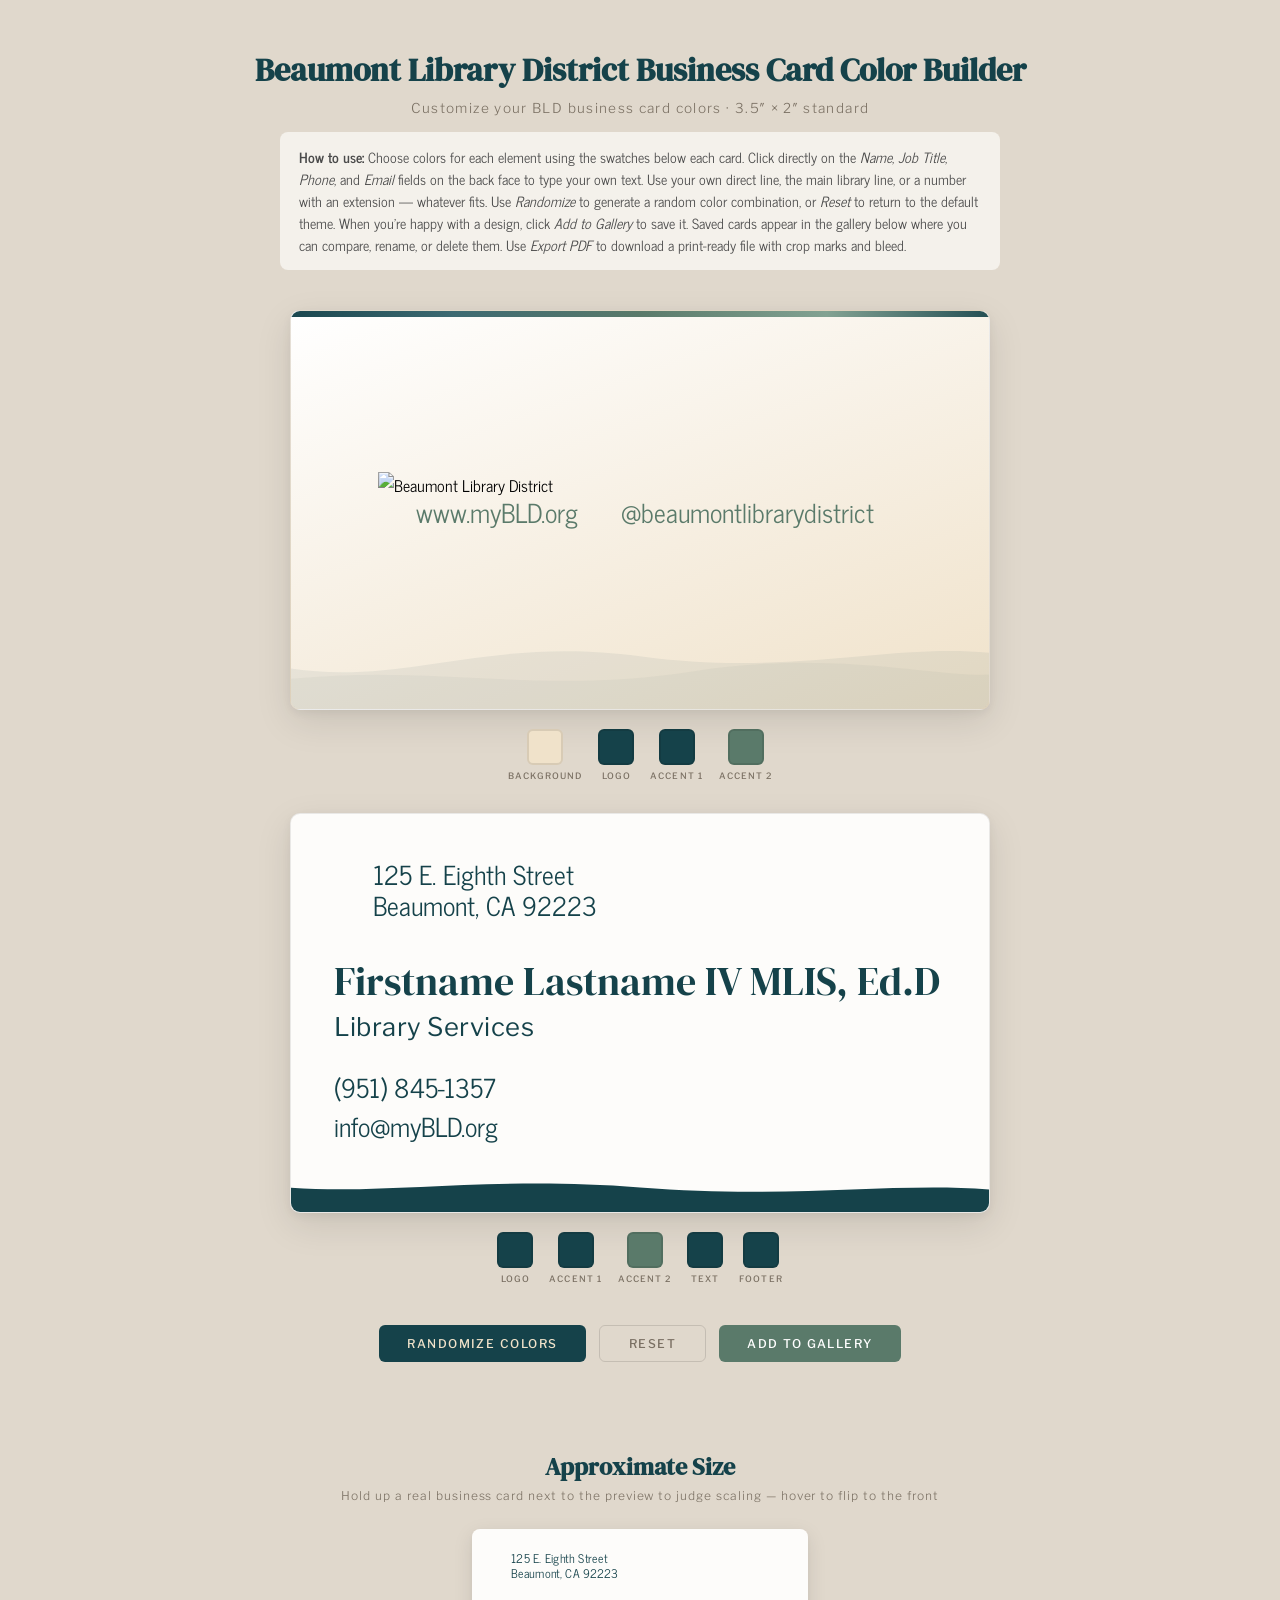
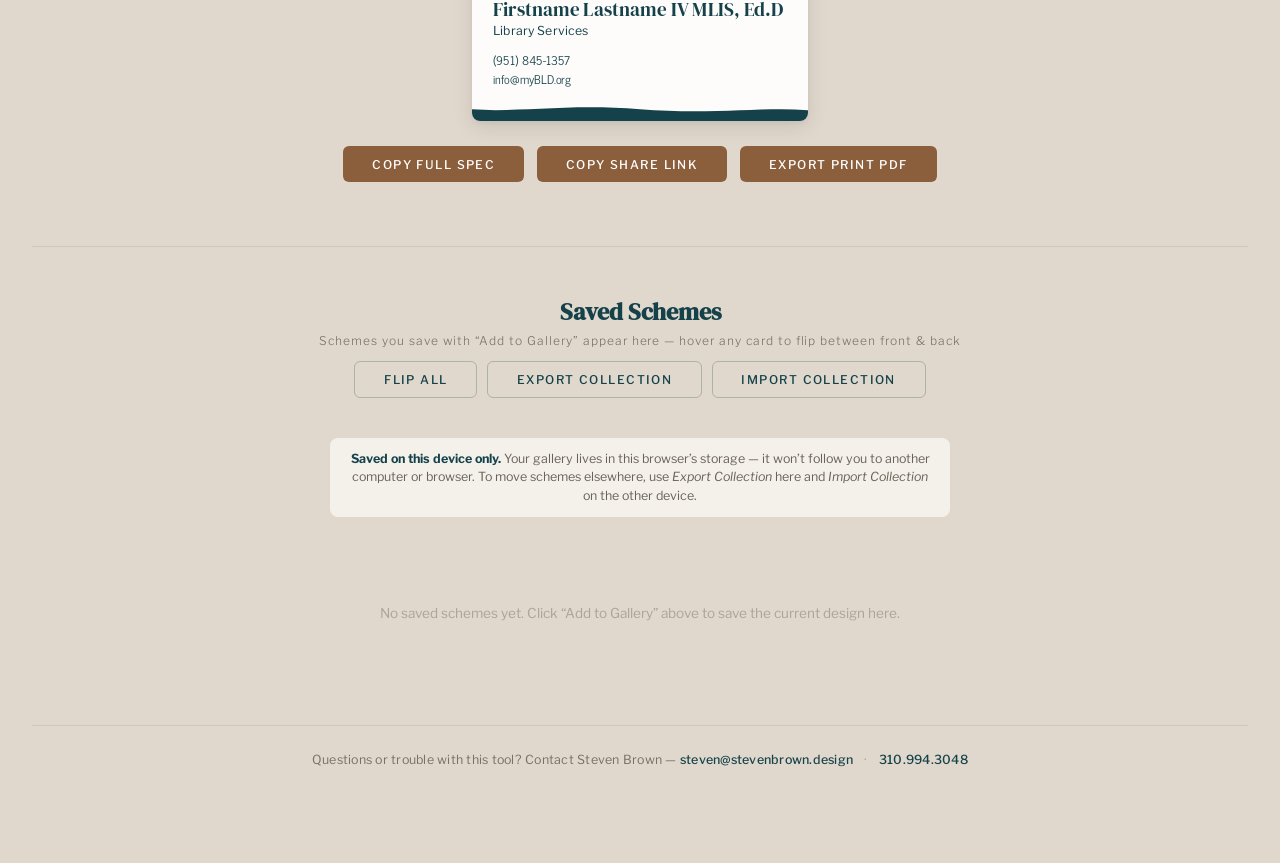
==== commit a8d1c5de: "chore: update placeholder name to "Firstname Lastname IV MLIS, Ed.D" Co-Authored-By: Claude Opus 4.8" ====
--- a/index.html
+++ b/index.html
@@ -867,7 +867,7 @@
             </div>
           </div>
           <div class="back-identity" id="custom-identity">
-            <div class="back-name" id="custom-name" contenteditable="true" spellcheck="false">Firstname Lastname PhD</div>
+            <div class="back-name" id="custom-name" contenteditable="true" spellcheck="false">Firstname Lastname IV MLIS, Ed.D</div>
             <div class="back-jobtitle" id="custom-jobtitle" contenteditable="true" spellcheck="false">Library Services</div>
           </div>
           <div class="back-contact-row">
@@ -1243,7 +1243,7 @@
       </div>
     </div>
     <div class="back-identity">
-      <div class="back-name">Firstname Lastname PhD</div>
+      <div class="back-name">Firstname Lastname IV MLIS, Ed.D</div>
       <div class="back-jobtitle">Library Services</div>
     </div>
     <div class="back-contact-row">
@@ -1773,7 +1773,7 @@
 // ═══ Save button ═══
 document.getElementById('btn-save').addEventListener('click', () => {
   const text = getCardText();
-  const suggested = text.personName && text.personName !== 'Firstname Lastname PhD' ? text.personName : generateSchemeName(state);
+  const suggested = text.personName && text.personName !== 'Firstname Lastname IV MLIS, Ed.D' ? text.personName : generateSchemeName(state);
   const name = prompt('Name this card:', suggested);
   if (!name || !name.trim()) return;
 
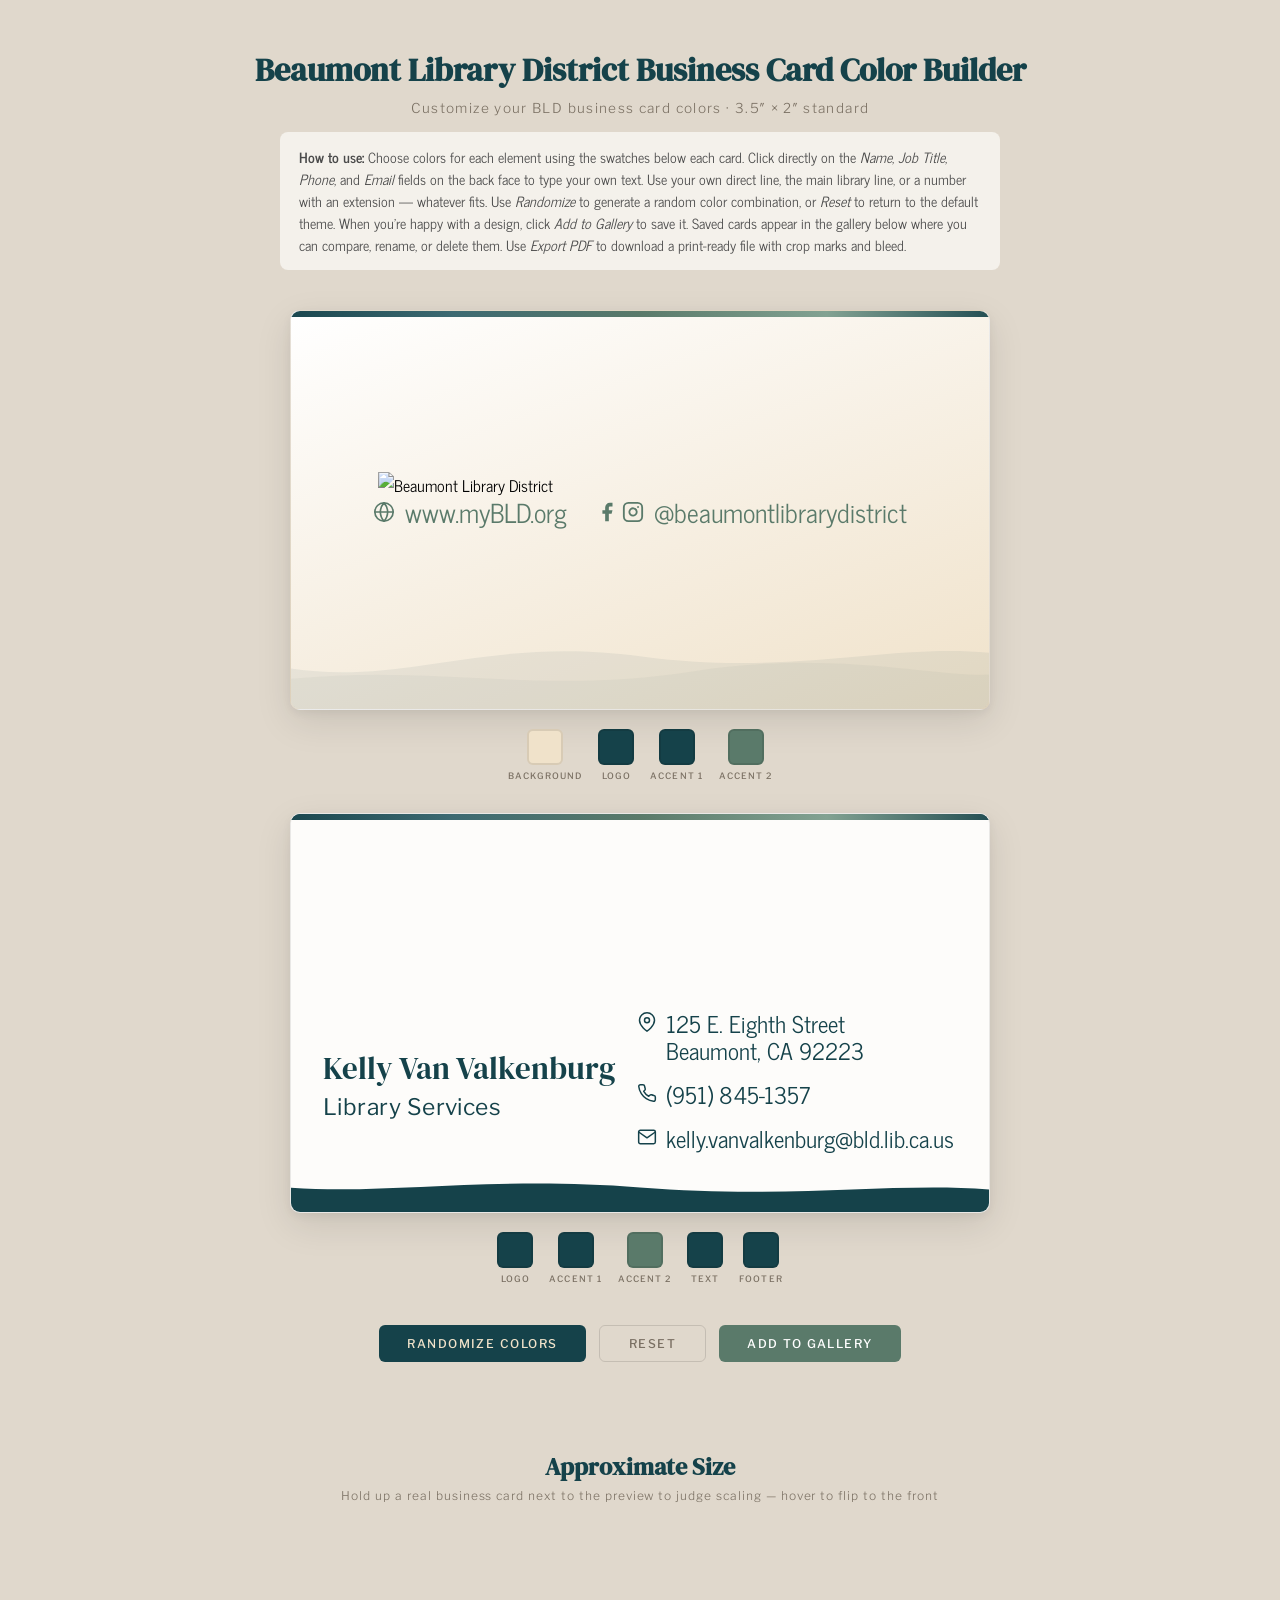
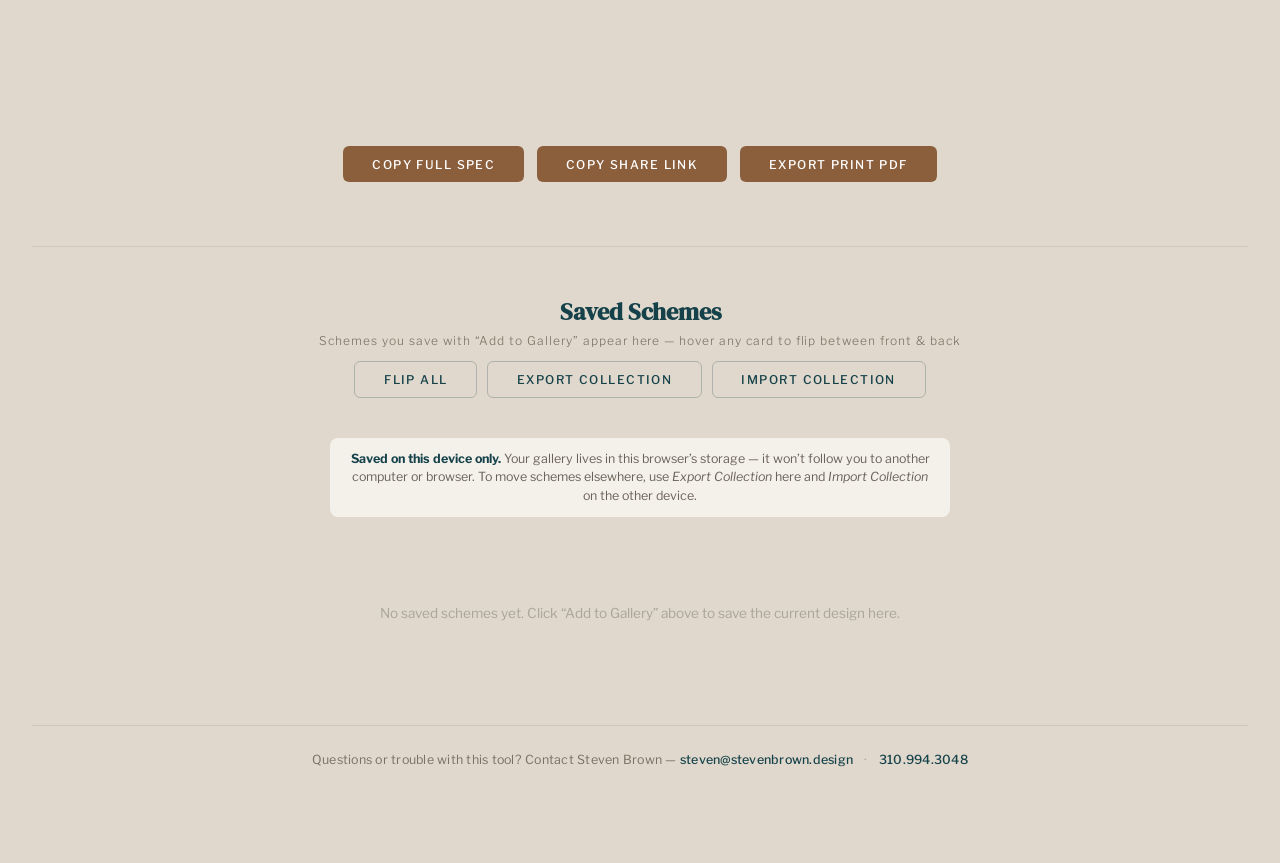
==== commit 481c425e: "Redesign back face with icon contact column and calibrated name scaling Adds a gradient top bar, ico" ====
--- a/index.html
+++ b/index.html
@@ -112,9 +112,9 @@
       z-index: 1;
     }
     .front-channels .contact-item { align-items: center; }
-    .front-channels .contact-icon { margin-top: 0; }
+    .front-channels .contact-icon { width: 22px; height: 22px; margin-top: 0; flex-shrink: 0; }
     .front-channels .contact-text {
-      font-size: 1.6rem;   /* match the back-face address / contact text */
+      font-size: 1.6rem;   /* front channels read larger than the back contact column */
       white-space: nowrap;
     }
 
@@ -140,40 +140,46 @@
     }
     .wave-bottom svg { display: block; width: 100%; height: 100%; }
 
-    /* ── BACK FACE (header · name · contact · wave) ── */
+    /* ── BACK FACE (bar · logo · identity | contact · wave) ── */
     .card-back {
       position: relative;
-      display: flex;
-      flex-direction: column;
-      padding: 2.1rem 2.7rem 0;
-    }
-
-    /* Header row: logo · address */
-    .back-header {
-      display: flex;
-      align-items: center;
-      gap: 2.4rem;
+    }
+
+    /* Gradient bar at top — extends into bleed via ::before, clipped by overflow:hidden */
+    .back-bar {
+      height: 6px;
+      position: relative;
+    }
+    .back-bar::before {
+      content: '';
+      position: absolute;
+      top: -25px;
+      left: -25px;
+      right: -25px;
+      bottom: 0;
+      background: inherit;
     }
 
     .back-logo-small {
-      height: 5.3rem;   /* between the two-line address height and the prior larger logo */
-      width: auto;
-      flex-shrink: 0;
-    }
-
-    .back-address {
-      display: flex;
-      align-items: flex-start;
-    }
-
-    /* Name + title block */
+      position: absolute;
+      top: calc(6px + 2.7rem);
+      left: 1.5rem;
+      width: 214.5px;
+      z-index: 3;
+    }
+
+    /* Name + title block: lower-left, stops short of the contact column (which starts at ~347px) */
     .back-identity {
-      margin-top: 1.6rem;
+      position: absolute;
+      bottom: calc(24% - 4px);
+      left: 2rem;
+      width: 300px;
+      z-index: 2;
     }
 
     .back-name {
       font-family: 'DM Serif Display', serif;
-      font-size: 2.5rem;
+      font-size: 1.93rem;   /* = autoScaleName MAX: the size the longest name in the org settles to */
       line-height: 1.15;
       white-space: nowrap;   /* names always stay on one line (JS shrinks font to fit) */
       overflow: hidden;
@@ -190,7 +196,7 @@
     .back-jobtitle {
       font-family: 'Libre Franklin', sans-serif;
       font-weight: 400;
-      font-size: 1.6rem;   /* same size as the address / contact text */
+      font-size: 1.42rem;   /* same size as the address / contact text */
       margin-top: 0.4rem;
       letter-spacing: 0.02em;
       outline: none;
@@ -203,12 +209,16 @@
       opacity: 0.35;
     }
 
-    /* Contact column: phone, then email beneath it (both left-aligned) */
-    .back-contact-row {
+    /* Contact column: address · phone · email, bottom-aligned with the identity block */
+    .back-contact {
+      position: absolute;
+      bottom: calc(24% - 4px - 2rem);
+      right: calc(1% + 1rem);
+      width: calc(38% + 4rem);
       display: flex;
       flex-direction: column;
-      gap: 0.55rem;
-      margin-top: 1.9rem;
+      gap: 1.05rem;
+      z-index: 2;
     }
 
     .contact-item {
@@ -217,10 +227,20 @@
       gap: 0.6rem;
     }
 
+    .back-contact .contact-icon {
+      flex-shrink: 0;
+      width: 20px;
+      height: 20px;
+      margin-top: 2px;
+    }
+
     .contact-text {
       font-family: 'News Cycle', sans-serif;
-      font-size: 1.6rem;   /* a touch larger for legibility at print size */
+      font-size: 1.42rem;   /* ~8.2pt at actual print size (front channels stay at 1.6rem) */
       line-height: 1.2;
+      flex: 1 1 auto;
+      min-width: 0;
+      overflow-wrap: anywhere;
     }
 
     .contact-label {
@@ -231,6 +251,7 @@
       outline: none;
       display: inline-block;
       min-width: 60px;
+      max-width: 100%;
     }
     .editable-contact:focus {
       border-bottom: 2px solid rgba(0,0,0,0.15);
@@ -289,14 +310,13 @@
       .front-channels .contact-icon { width: 3.35vw; height: 3.35vw; }
       .front-channels .contact-item { gap: 1.4vw; }
       .front-channels .social-icons { gap: 0.7vw; }
-      .card-back { padding: 3vw 4.6vw 0; }
-      .back-header { gap: 4vw; }
-      .back-logo-small { height: 11vw; width: auto; }
-      .back-identity { margin-top: 3vw; }
+      .back-logo-small { width: 24vw; top: calc(6px + 4vw); left: 4.6vw; }
+      .back-identity { left: 4.6vw; width: 49vw; }
+      .back-contact { width: 38vw; right: 1vw; gap: 1.6vw; }
+      .back-contact .contact-icon { width: 2.8vw; height: 2.8vw; margin-top: 0.4vw; }
       .back-name { font-size: 5vw; }
       .back-jobtitle { font-size: 3.35vw; margin-top: 0.7vw; }
-      .back-contact-row { gap: 1.2vw; margin-top: 3.6vw; }
-      .contact-text { font-size: 3.35vw; }
+      .contact-text { font-size: 3vw; }
       .back-footer { height: 6vw; }
     }
 
@@ -860,22 +880,24 @@
       </div>
       <div class="card-column">
         <div class="card-face card-back" id="custom-back">
-          <div class="back-header">
-            <img class="back-logo-small" id="custom-back-logo" src="BLD Logo Suite (2)/BLD Logo Suite/Horizontal/PNG Transparent Background/San Gorgonio Blue.png" alt="">
-            <div class="back-address">
+          <div class="back-bar" id="custom-bar"></div>
+          <img class="back-logo-small" id="custom-back-logo" src="BLD Logo Suite (2)/BLD Logo Suite/Horizontal/PNG Transparent Background/San Gorgonio Blue.png" alt="">
+          <div class="back-identity" id="custom-identity">
+            <div class="back-name" id="custom-name" contenteditable="true" spellcheck="false">Kelly Van Valkenburg</div>
+            <div class="back-jobtitle" id="custom-jobtitle" contenteditable="true" spellcheck="false">Library Services</div>
+          </div>
+          <div class="back-contact">
+            <div class="contact-item">
+              <svg class="contact-icon" viewBox="0 0 24 24" fill="none" stroke="currentColor" stroke-width="1.8" stroke-linecap="round" stroke-linejoin="round"><path d="M21 10c0 7-9 13-9 13s-9-6-9-13a9 9 0 1118 0z"/><circle cx="12" cy="10" r="3"/></svg>
               <div class="contact-text">125 E. Eighth Street<br>Beaumont, CA 92223</div>
             </div>
-          </div>
-          <div class="back-identity" id="custom-identity">
-            <div class="back-name" id="custom-name" contenteditable="true" spellcheck="false">Firstname Lastname IV MLIS, Ed.D</div>
-            <div class="back-jobtitle" id="custom-jobtitle" contenteditable="true" spellcheck="false">Library Services</div>
-          </div>
-          <div class="back-contact-row">
             <div class="contact-item">
+              <svg class="contact-icon" viewBox="0 0 24 24" fill="none" stroke="currentColor" stroke-width="1.8" stroke-linecap="round" stroke-linejoin="round"><path d="M22 16.92v3a2 2 0 01-2.18 2 19.79 19.79 0 01-8.63-3.07 19.5 19.5 0 01-6-6A19.79 19.79 0 012.12 4.18 2 2 0 014.11 2h3a2 2 0 012 1.72c.127.96.361 1.903.7 2.81a2 2 0 01-.45 2.11L8.09 9.91a16 16 0 006 6l1.27-1.27a2 2 0 012.11-.45c.907.339 1.85.573 2.81.7A2 2 0 0122 16.92z"/></svg>
               <div class="contact-text"><span class="editable-contact" id="custom-phone" contenteditable="true" spellcheck="false">(951) 845-1357</span></div>
             </div>
             <div class="contact-item contact-email" id="custom-email-item">
-              <div class="contact-text"><span class="editable-contact" id="custom-email" contenteditable="true" spellcheck="false">info@myBLD.org</span></div>
+              <svg class="contact-icon" viewBox="0 0 24 24" fill="none" stroke="currentColor" stroke-width="1.8" stroke-linecap="round" stroke-linejoin="round"><path d="M4 4h16c1.1 0 2 .9 2 2v12c0 1.1-.9 2-2 2H4c-1.1 0-2-.9-2-2V6c0-1.1.9-2 2-2z"/><polyline points="22,6 12,13 2,6"/></svg>
+              <div class="contact-text"><span class="editable-contact" id="custom-email" contenteditable="true" spellcheck="false">kelly.vanvalkenburg@bld.lib.ca.us</span></div>
             </div>
           </div>
           <div class="back-footer">
@@ -1097,12 +1119,16 @@
   document.getElementById('custom-wave1').setAttribute('fill', isDark ? `rgba(200,180,155,${waveAlpha})` : `${fc1}11`);
   document.getElementById('custom-wave2').setAttribute('fill', isDark ? `rgba(200,180,155,${waveAlpha * 0.7})` : `${fc1}09`);
 
+  // Back bar
+  document.getElementById('custom-bar').style.background = `linear-gradient(90deg, ${bc1}, ${lighten(bc1,40)}, ${bc2}, ${lighten(bc2,40)}, ${bc1})`;
+
   // Back text
   document.getElementById('custom-name').style.color = txt;
   document.getElementById('custom-jobtitle').style.color = bc1;
 
-  // Contact text (address, phone, email)
+  // Contact text + icons (address, phone, email)
   document.querySelectorAll('#custom-back .contact-text').forEach(el => el.style.color = txt);
+  document.querySelectorAll('#custom-back .contact-icon').forEach(el => el.style.color = bc1);
 
   // Back + footer
   document.getElementById('custom-back').style.background = isDark ? '#FDFAF5' : '#FDFCFA';
@@ -1117,10 +1143,12 @@
 }
 
 // ═══ Auto-scale name to fit container ═══
-// The name always stays on a single line — shrink the font to fit the (widened)
-// name column so even long names read large and prominent.
+// The name always stays on a single line — shrink the font to fit the name
+// column so even long names read large and prominent. MAX is calibrated to the
+// size "Kelly Van Valkenburg" (the longest name in the org) settles to, so no
+// shorter name ever renders bigger than hers.
 function autoScaleName(el) {
-  const MAX = 2.5, MIN = 1.1, STEP = 0.05;
+  const MAX = 1.93, MIN = 1.1, STEP = 0.05;
   const SLOP = 2; // contenteditable measurements run ~2px over
   el.style.maxHeight = '';
   el.style.whiteSpace = 'nowrap';
@@ -1181,12 +1209,16 @@
   const backLogoFile = LOGO_MAP[s.backLogo] || LOGO_MAP[s.frontLogo];
   if (backLogoFile) cardEl.querySelector('.saved-flip-back .back-logo-small').src = logoBase + backLogoFile + '.png';
 
+  // Back bar
+  cardEl.querySelector('.saved-flip-back .back-bar').style.background = `linear-gradient(90deg, ${bc1}, ${lighten(bc1,40)}, ${bc2}, ${lighten(bc2,40)}, ${bc1})`;
+
   // Back text
   cardEl.querySelector('.saved-flip-back .back-name').style.color = txt;
   cardEl.querySelector('.saved-flip-back .back-jobtitle').style.color = bc1;
 
-  // Contact text
+  // Contact text + icons
   cardEl.querySelectorAll('.saved-flip-back .contact-text').forEach(el => el.style.color = txt);
+  cardEl.querySelectorAll('.saved-flip-back .contact-icon').forEach(el => el.style.color = bc1);
 
   // Footer
   cardEl.querySelector('.saved-flip-back .footer-wave-path').setAttribute('fill', ftr);
@@ -1197,7 +1229,7 @@
     if (text.personName) cardEl.querySelector('.saved-flip-back .back-name').textContent = text.personName;
     if (text.jobTitle) cardEl.querySelector('.saved-flip-back .back-jobtitle').textContent = text.jobTitle;
     const emailEl = cardEl.querySelector('.saved-flip-back .saved-email');
-    if (emailEl) emailEl.textContent = text.email || 'info@myBLD.org';
+    if (emailEl) emailEl.textContent = text.email || 'kelly.vanvalkenburg@bld.lib.ca.us';
     const phoneEl = cardEl.querySelector('.saved-flip-back .saved-phone');
     if (phoneEl) phoneEl.textContent = (text.phone || '').trim() || '(951) 845-1357';
   }
@@ -1236,22 +1268,24 @@
 }
 
 function cardBackHTML() {
-  return `<div class="back-header">
-      <img class="back-logo-small" src="${logoBase}San Gorgonio Blue.png" alt="">
-      <div class="back-address">
+  return `<div class="back-bar"></div>
+    <img class="back-logo-small" src="${logoBase}San Gorgonio Blue.png" alt="">
+    <div class="back-identity">
+      <div class="back-name">Kelly Van Valkenburg</div>
+      <div class="back-jobtitle">Library Services</div>
+    </div>
+    <div class="back-contact">
+      <div class="contact-item">
+        <svg class="contact-icon" viewBox="0 0 24 24" fill="none" stroke="currentColor" stroke-width="1.8" stroke-linecap="round" stroke-linejoin="round"><path d="M21 10c0 7-9 13-9 13s-9-6-9-13a9 9 0 1118 0z"/><circle cx="12" cy="10" r="3"/></svg>
         <div class="contact-text">125 E. Eighth Street<br>Beaumont, CA 92223</div>
       </div>
-    </div>
-    <div class="back-identity">
-      <div class="back-name">Firstname Lastname IV MLIS, Ed.D</div>
-      <div class="back-jobtitle">Library Services</div>
-    </div>
-    <div class="back-contact-row">
       <div class="contact-item">
+        <svg class="contact-icon" viewBox="0 0 24 24" fill="none" stroke="currentColor" stroke-width="1.8" stroke-linecap="round" stroke-linejoin="round"><path d="M22 16.92v3a2 2 0 01-2.18 2 19.79 19.79 0 01-8.63-3.07 19.5 19.5 0 01-6-6A19.79 19.79 0 012.12 4.18 2 2 0 014.11 2h3a2 2 0 012 1.72c.127.96.361 1.903.7 2.81a2 2 0 01-.45 2.11L8.09 9.91a16 16 0 006 6l1.27-1.27a2 2 0 012.11-.45c.907.339 1.85.573 2.81.7A2 2 0 0122 16.92z"/></svg>
         <div class="contact-text"><span class="saved-phone">(951) 845-1357</span></div>
       </div>
       <div class="contact-item contact-email">
-        <div class="contact-text"><span class="saved-email">info@myBLD.org</span></div>
+        <svg class="contact-icon" viewBox="0 0 24 24" fill="none" stroke="currentColor" stroke-width="1.8" stroke-linecap="round" stroke-linejoin="round"><path d="M4 4h16c1.1 0 2 .9 2 2v12c0 1.1-.9 2-2 2H4c-1.1 0-2-.9-2-2V6c0-1.1.9-2 2-2z"/><polyline points="22,6 12,13 2,6"/></svg>
+        <div class="contact-text"><span class="saved-email">kelly.vanvalkenburg@bld.lib.ca.us</span></div>
       </div>
     </div>
     <div class="back-footer">
@@ -1773,7 +1807,7 @@
 // ═══ Save button ═══
 document.getElementById('btn-save').addEventListener('click', () => {
   const text = getCardText();
-  const suggested = text.personName && text.personName !== 'Firstname Lastname IV MLIS, Ed.D' ? text.personName : generateSchemeName(state);
+  const suggested = text.personName && text.personName !== 'Kelly Van Valkenburg' ? text.personName : generateSchemeName(state);
   const name = prompt('Name this card:', suggested);
   if (!name || !name.trim()) return;
 
@@ -1836,7 +1870,7 @@
       const clonePhone = clone.querySelector('#custom-phone');
       if (clonePhone && !clonePhone.textContent.trim()) clonePhone.textContent = '(951) 845-1357';
       const cloneEmail = clone.querySelector('#custom-email');
-      if (cloneEmail && !cloneEmail.textContent.trim()) cloneEmail.textContent = 'info@myBLD.org';
+      if (cloneEmail && !cloneEmail.textContent.trim()) cloneEmail.textContent = 'kelly.vanvalkenburg@bld.lib.ca.us';
       clone.style.position = 'absolute';
       clone.style.left = BLEED_PX + 'px';
       clone.style.top = BLEED_PX + 'px';
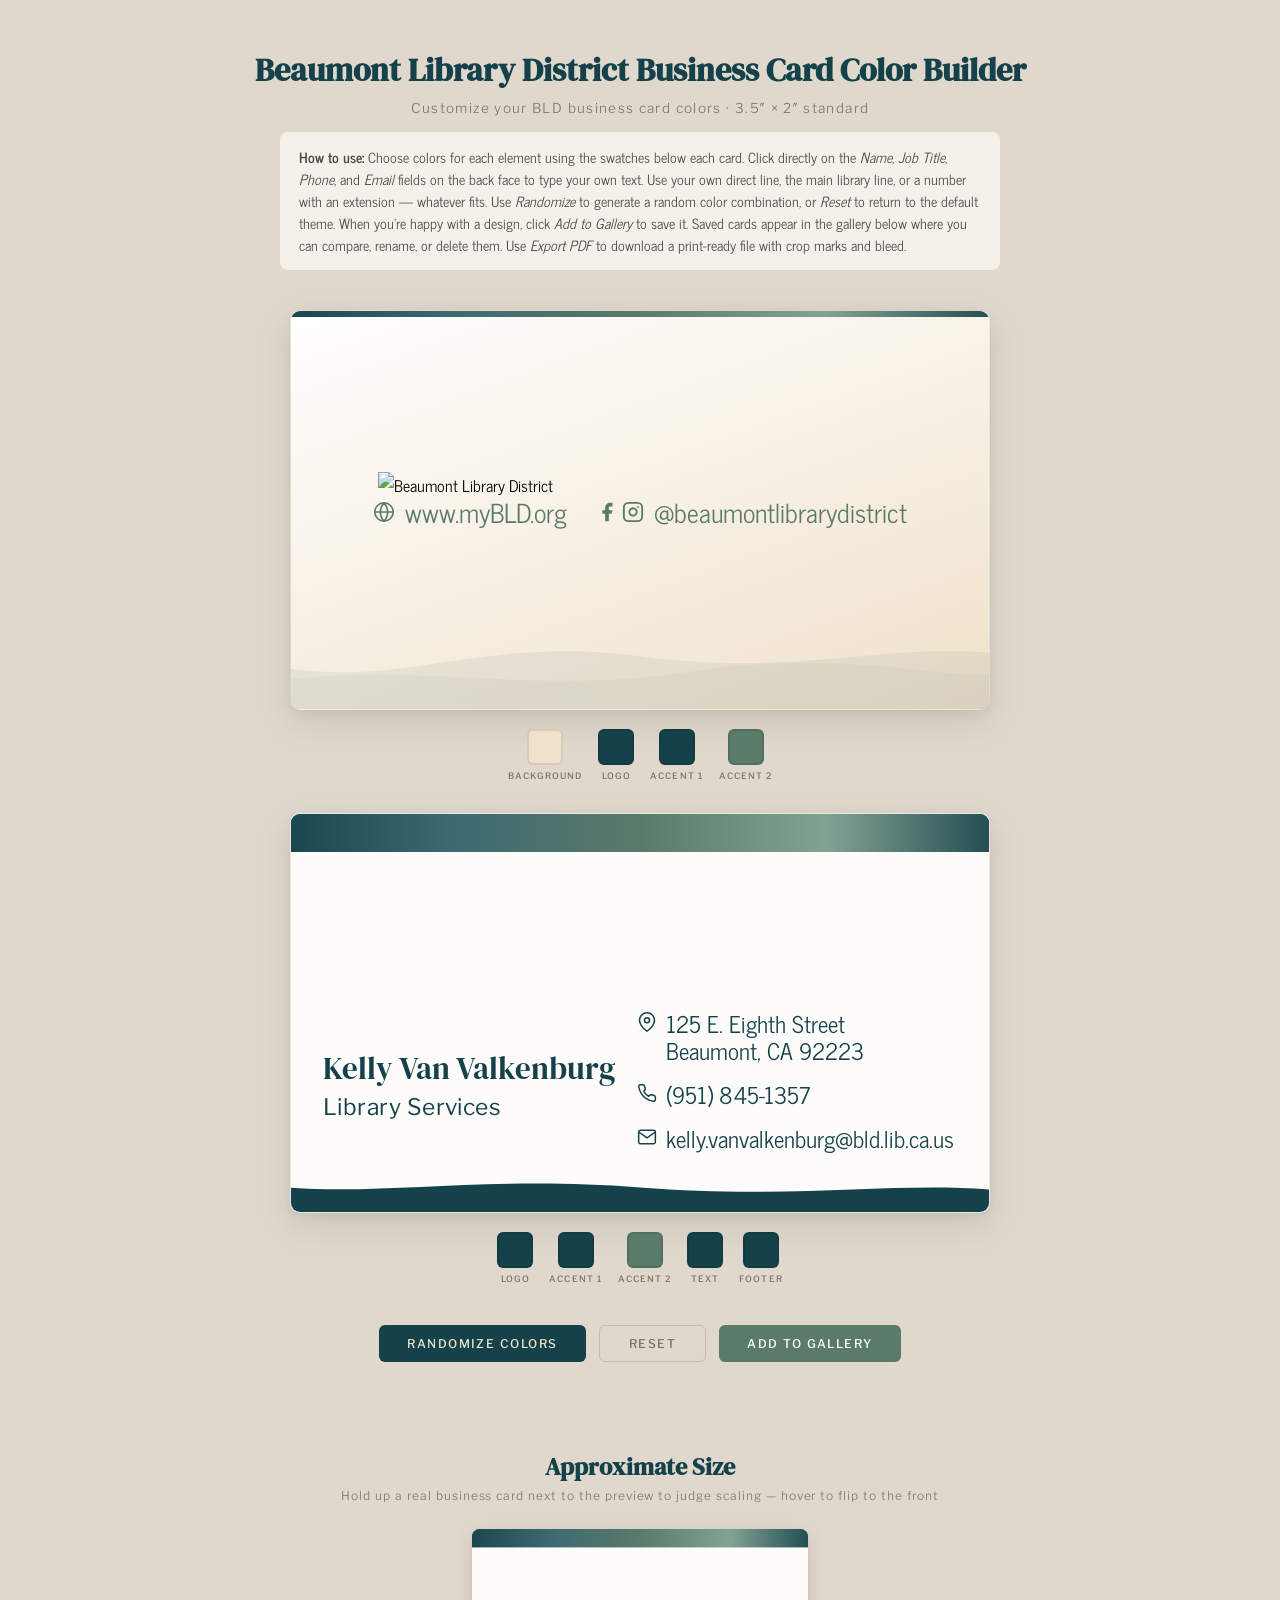
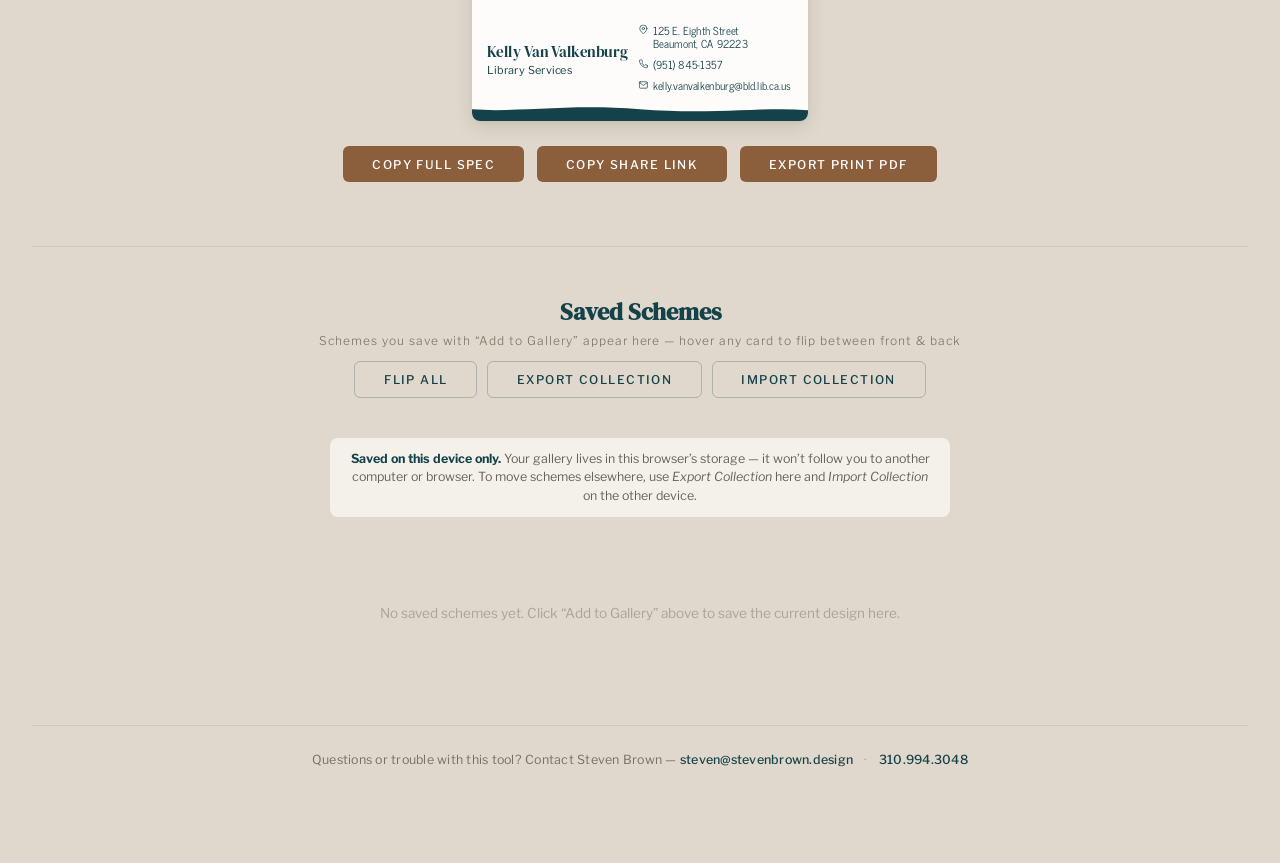
==== commit ee62a7dc: "Extend back-face top bar height by 2rem Co-Authored-By: Claude Sonnet 5 <noreply@anthropic.com>" ====
--- a/index.html
+++ b/index.html
@@ -147,7 +147,7 @@
 
     /* Gradient bar at top — extends into bleed via ::before, clipped by overflow:hidden */
     .back-bar {
-      height: 6px;
+      height: calc(6px + 2rem);
       position: relative;
     }
     .back-bar::before {
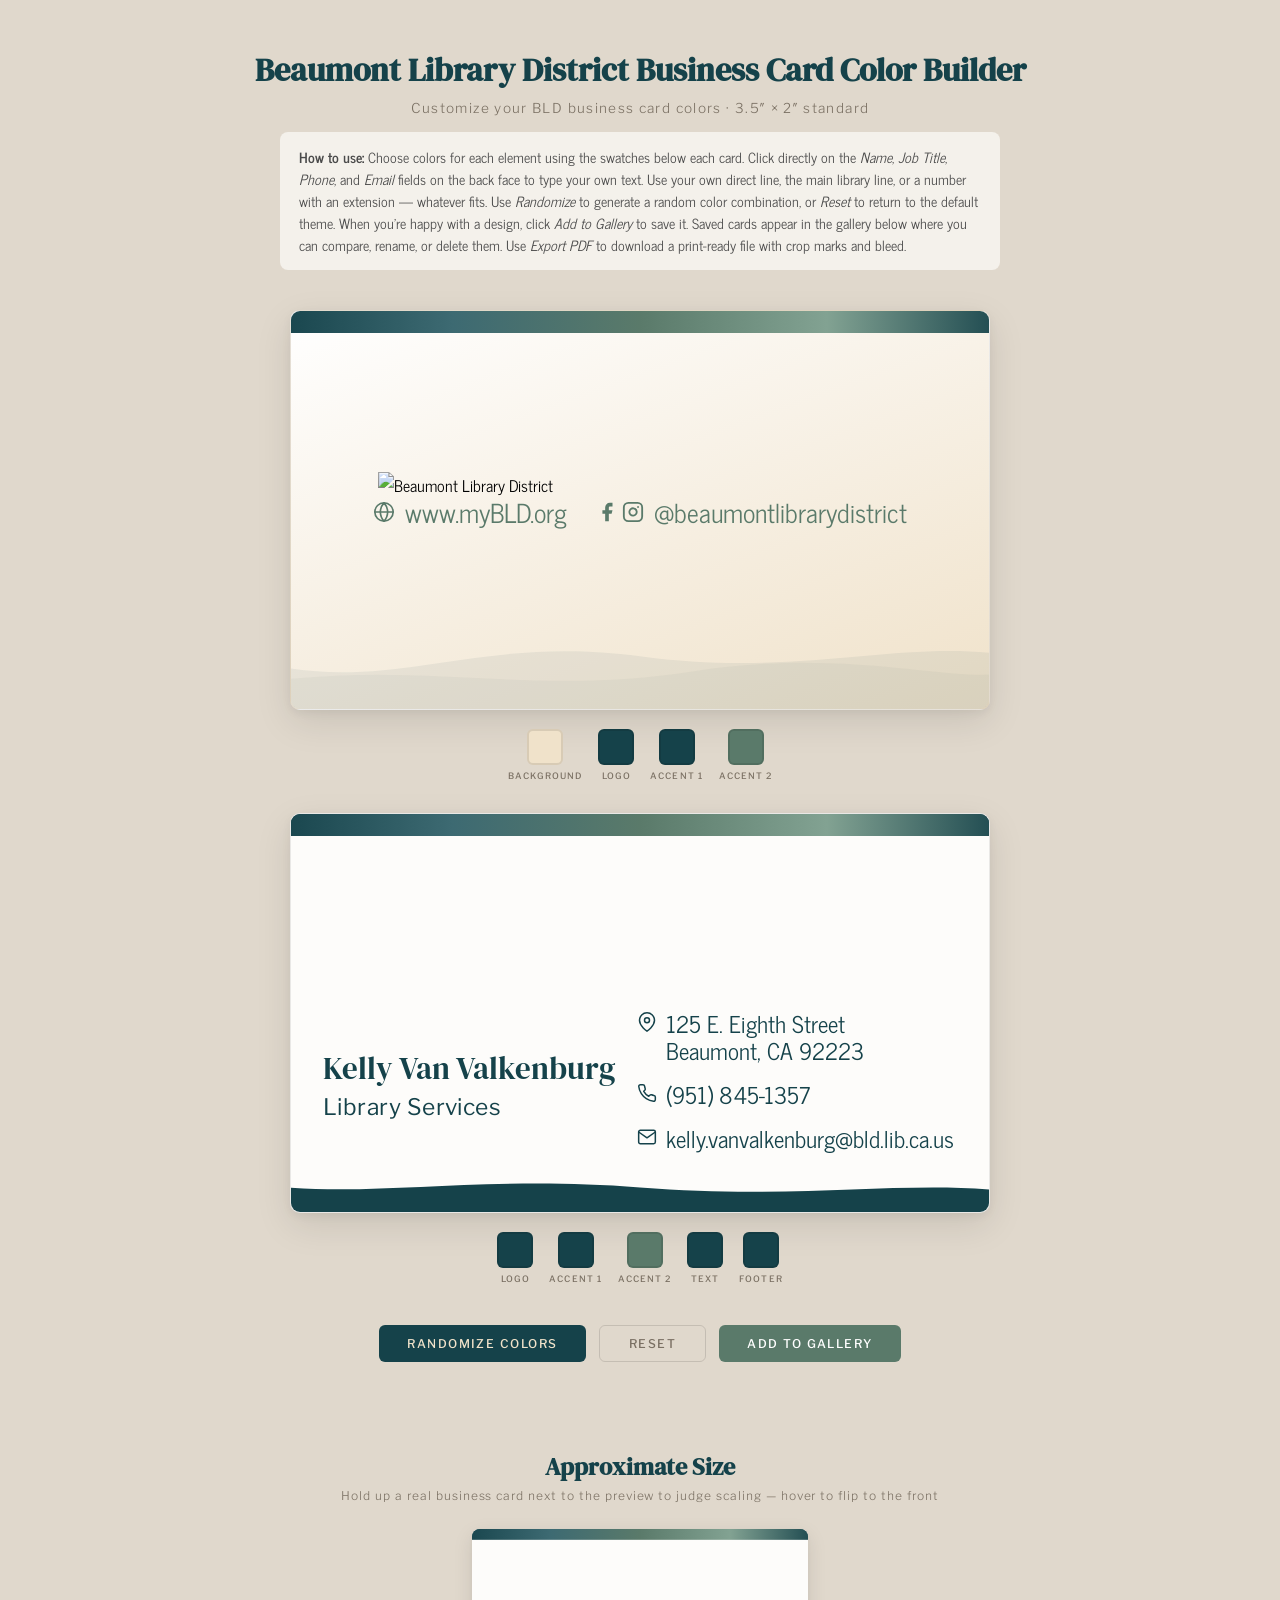
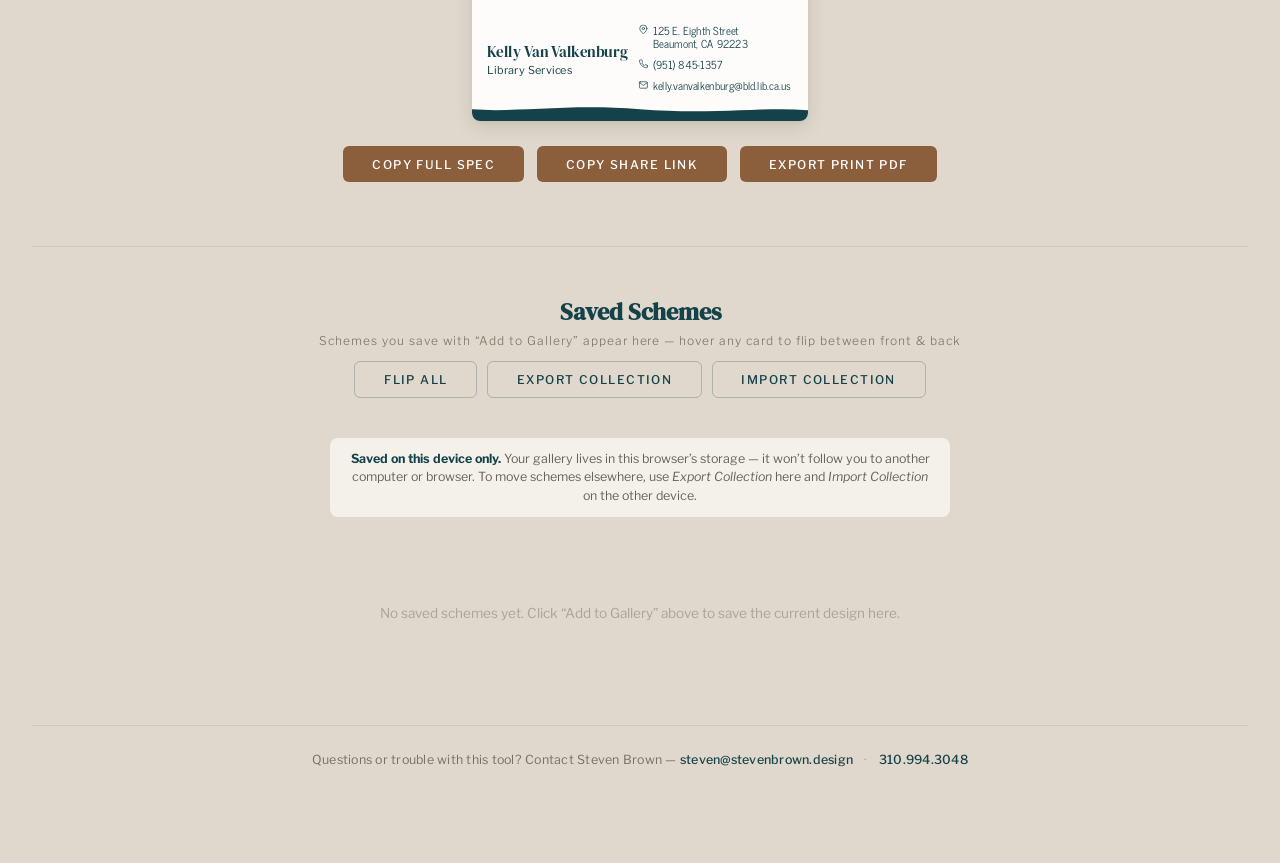
==== commit f55bd20f: "Reduce back-bar extension to 1rem, match front accent-strip height Co-Authored-By: Claude Sonnet 5 <" ====
--- a/index.html
+++ b/index.html
@@ -124,7 +124,7 @@
       top: -25px;
       left: -25px;
       right: -25px;
-      height: 31px;
+      height: calc(31px + 1rem);
       z-index: 2;
     }
 
@@ -147,7 +147,7 @@
 
     /* Gradient bar at top — extends into bleed via ::before, clipped by overflow:hidden */
     .back-bar {
-      height: calc(6px + 2rem);
+      height: calc(6px + 1rem);
       position: relative;
     }
     .back-bar::before {
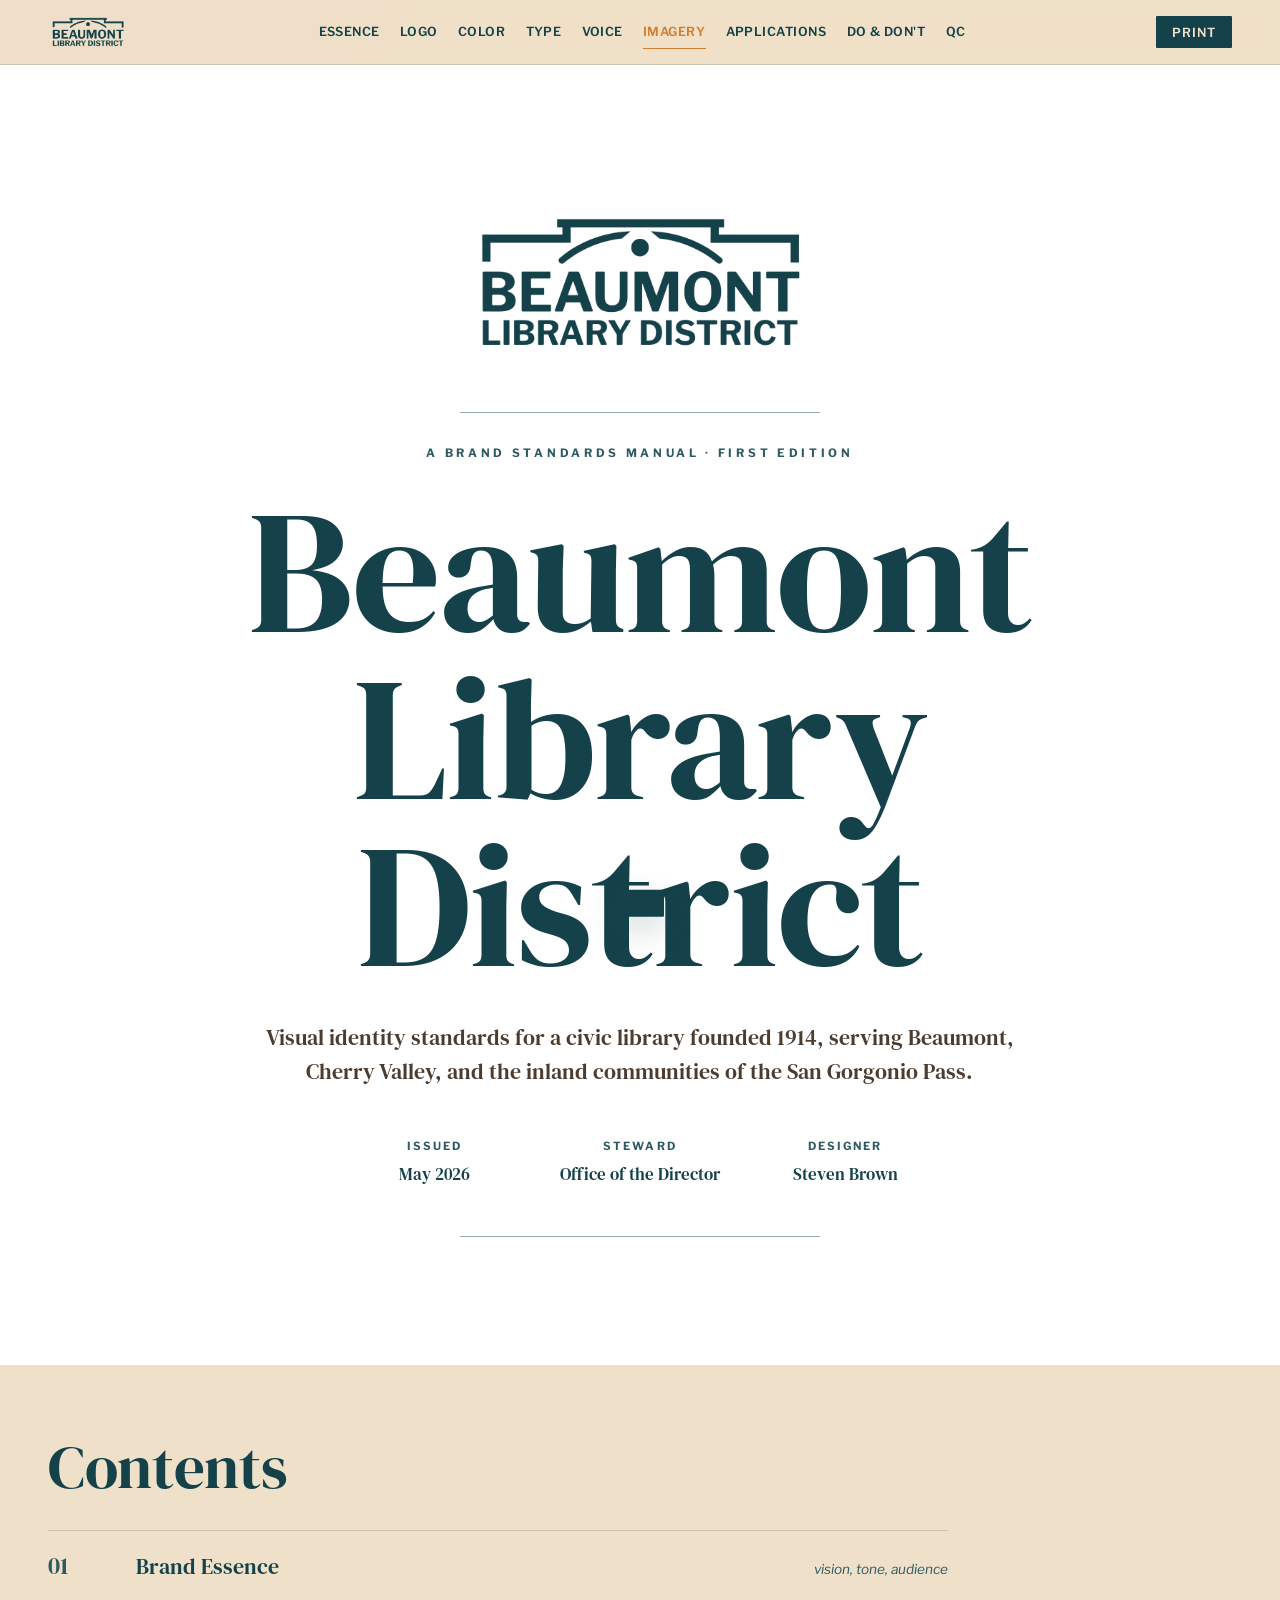
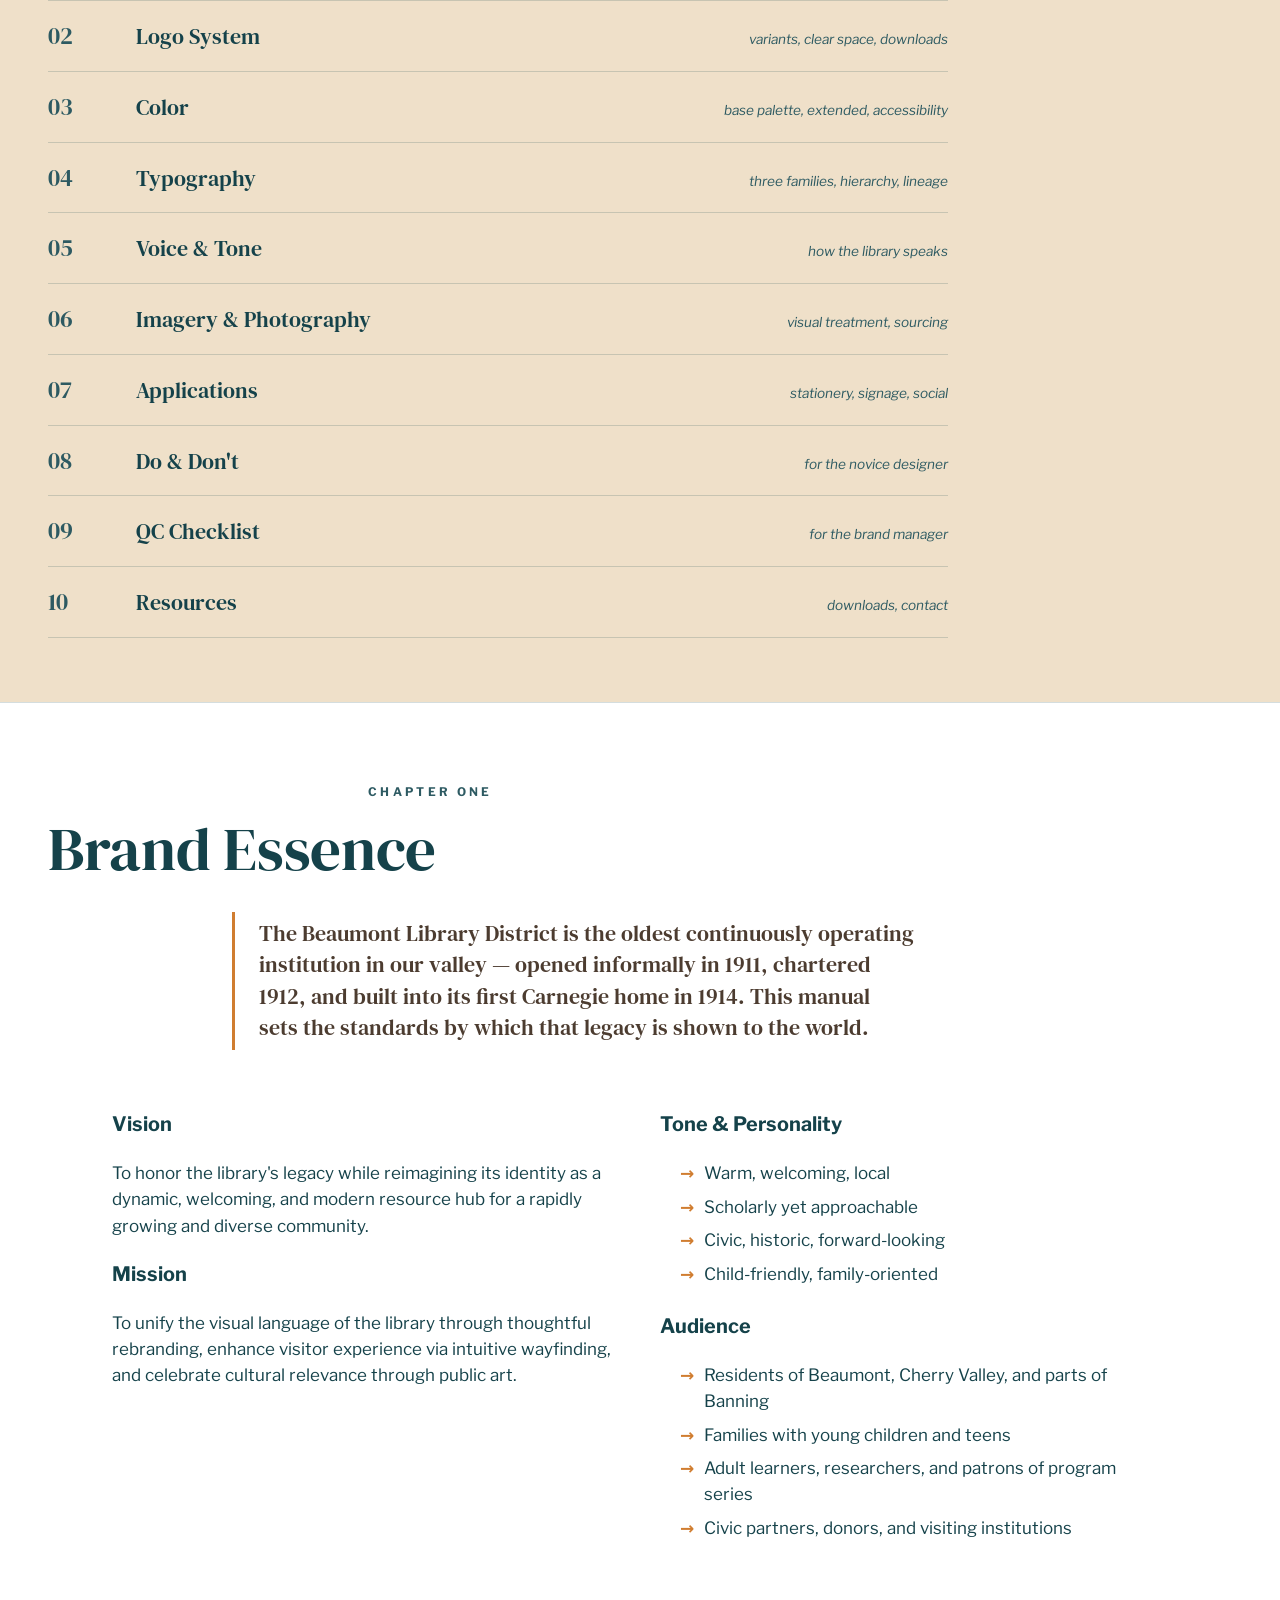
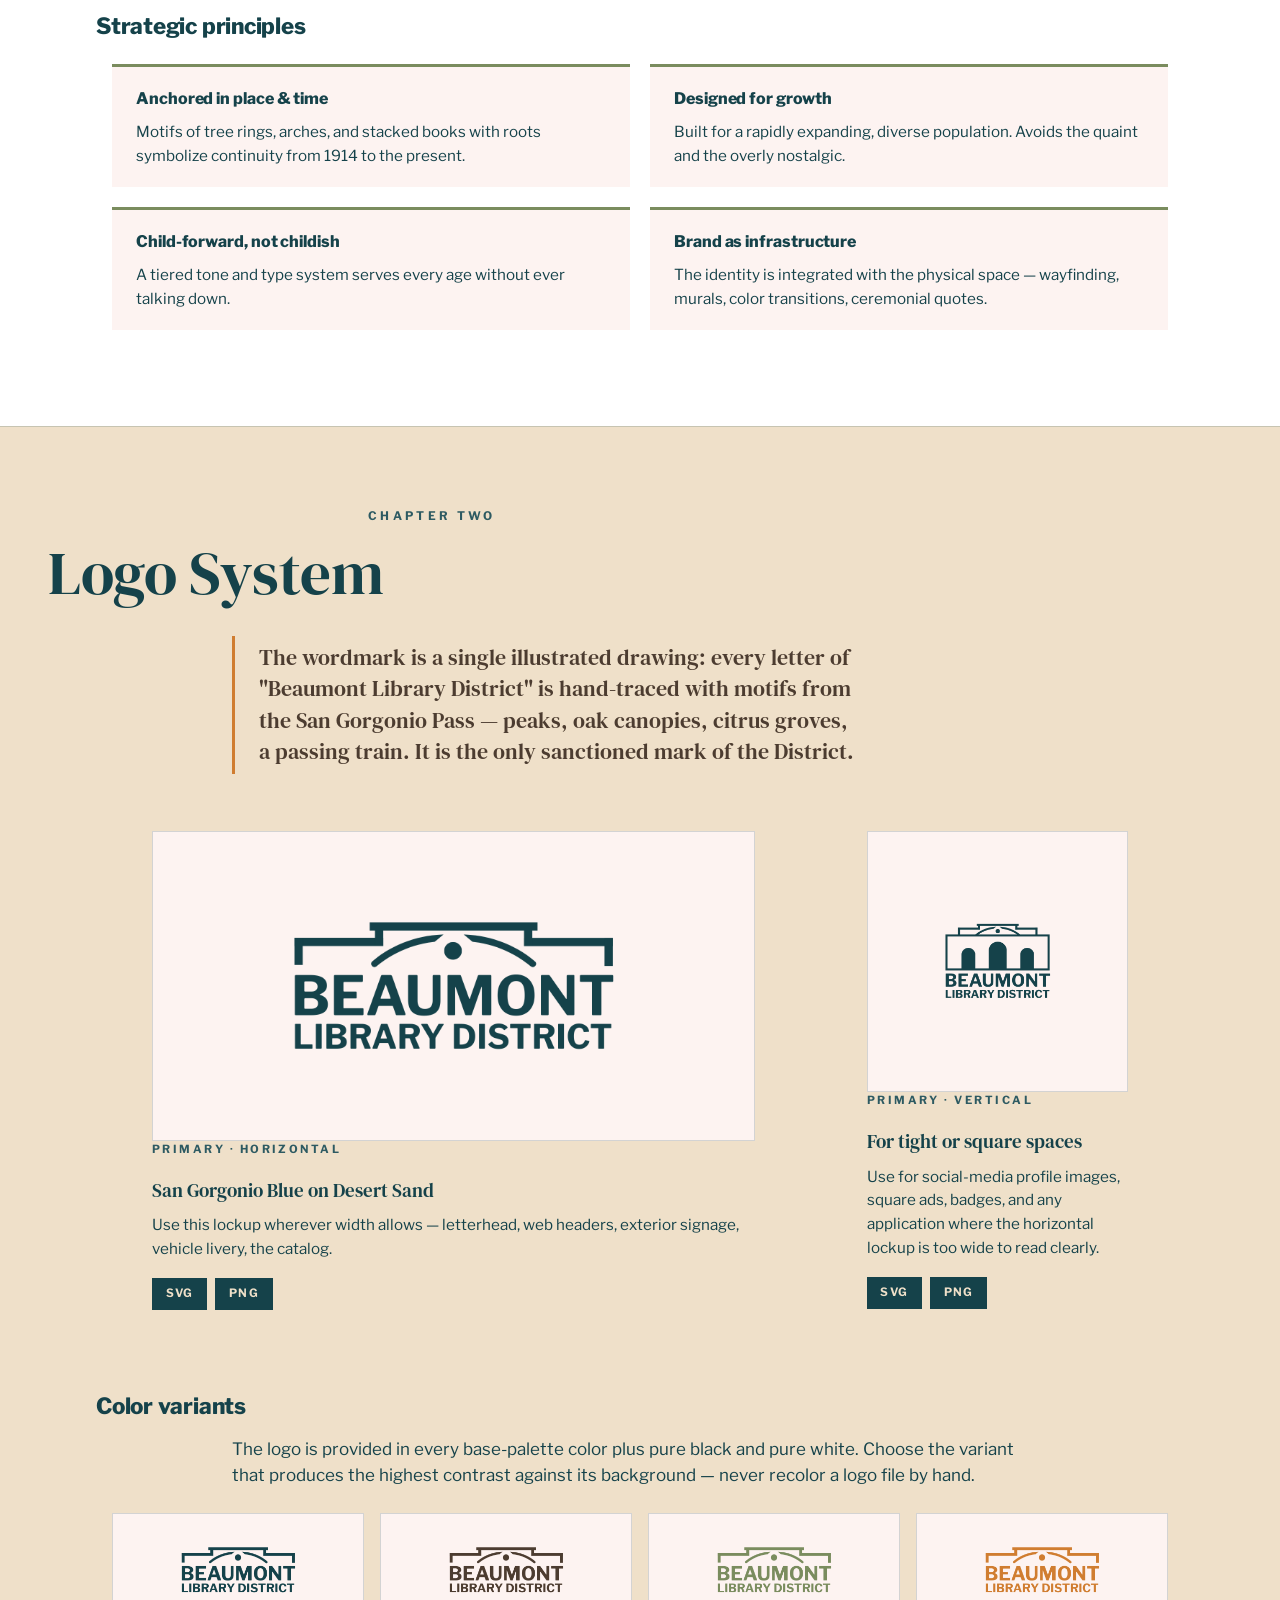
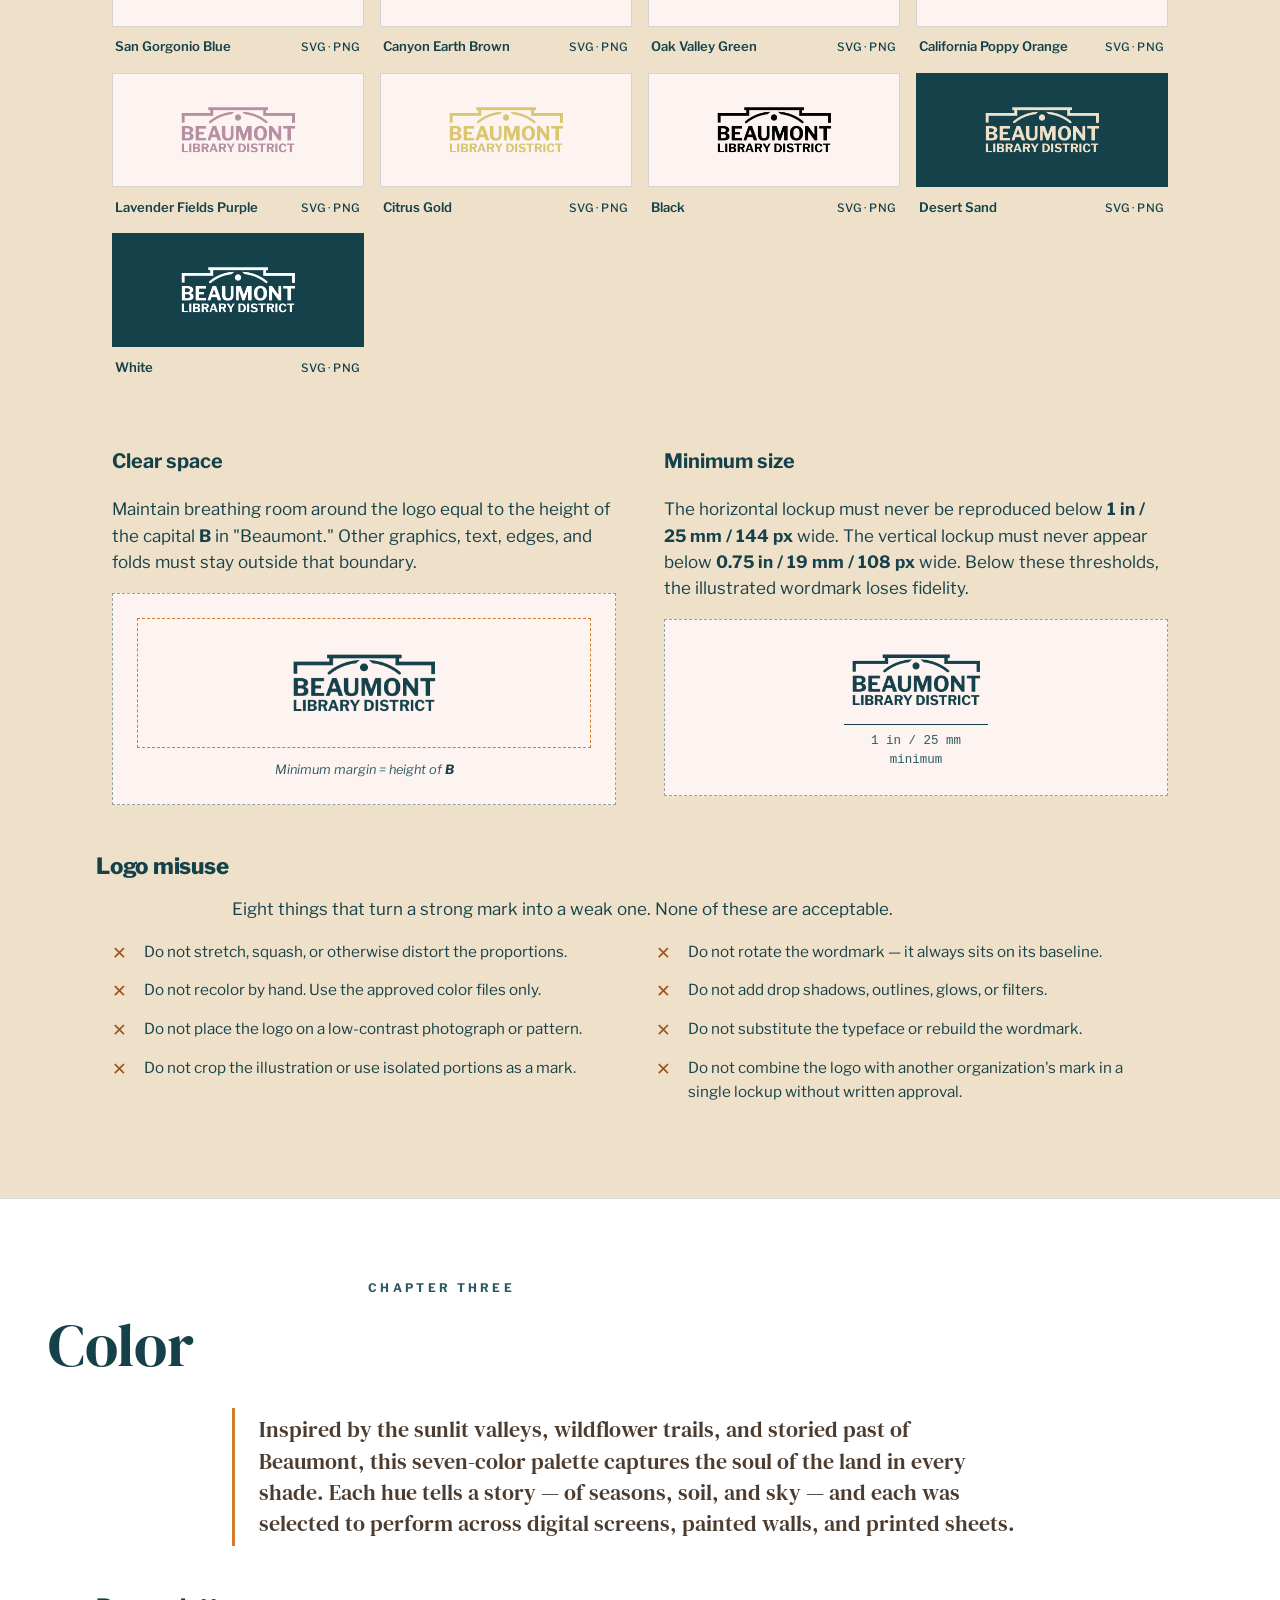
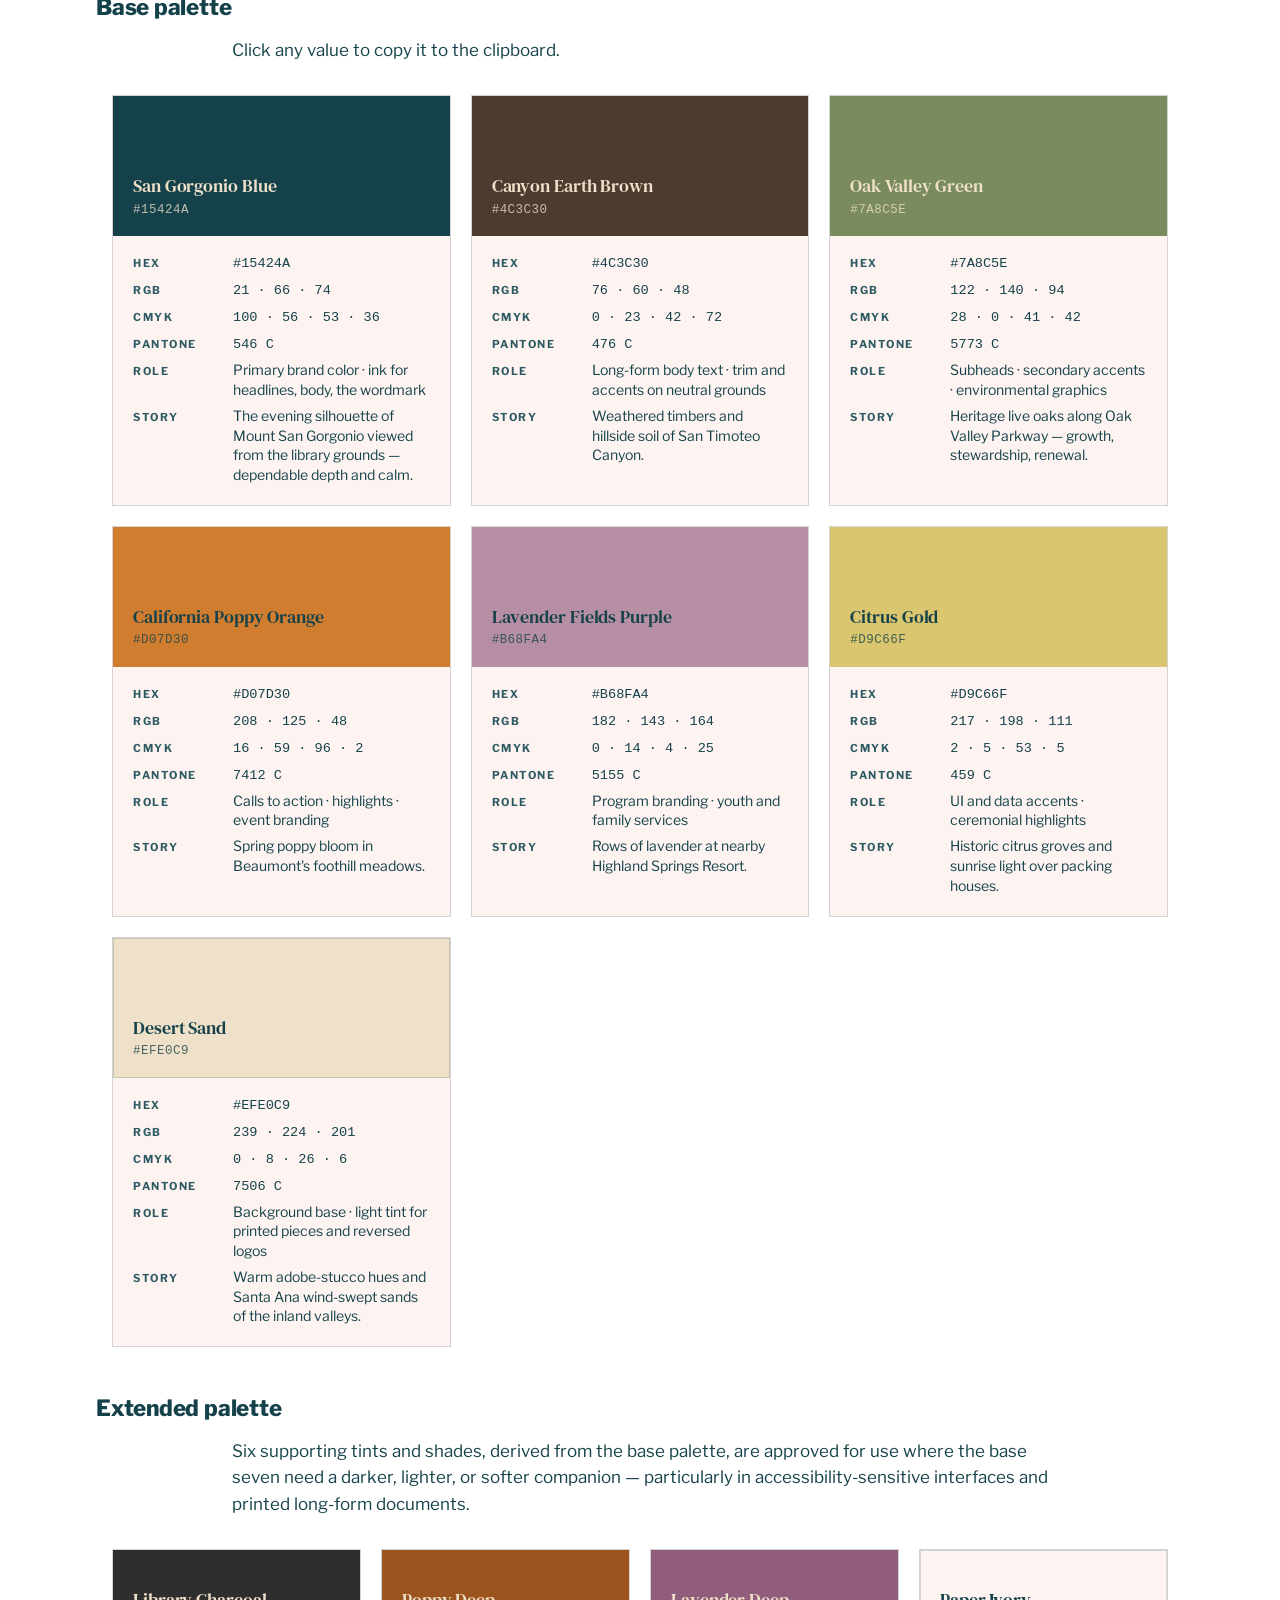
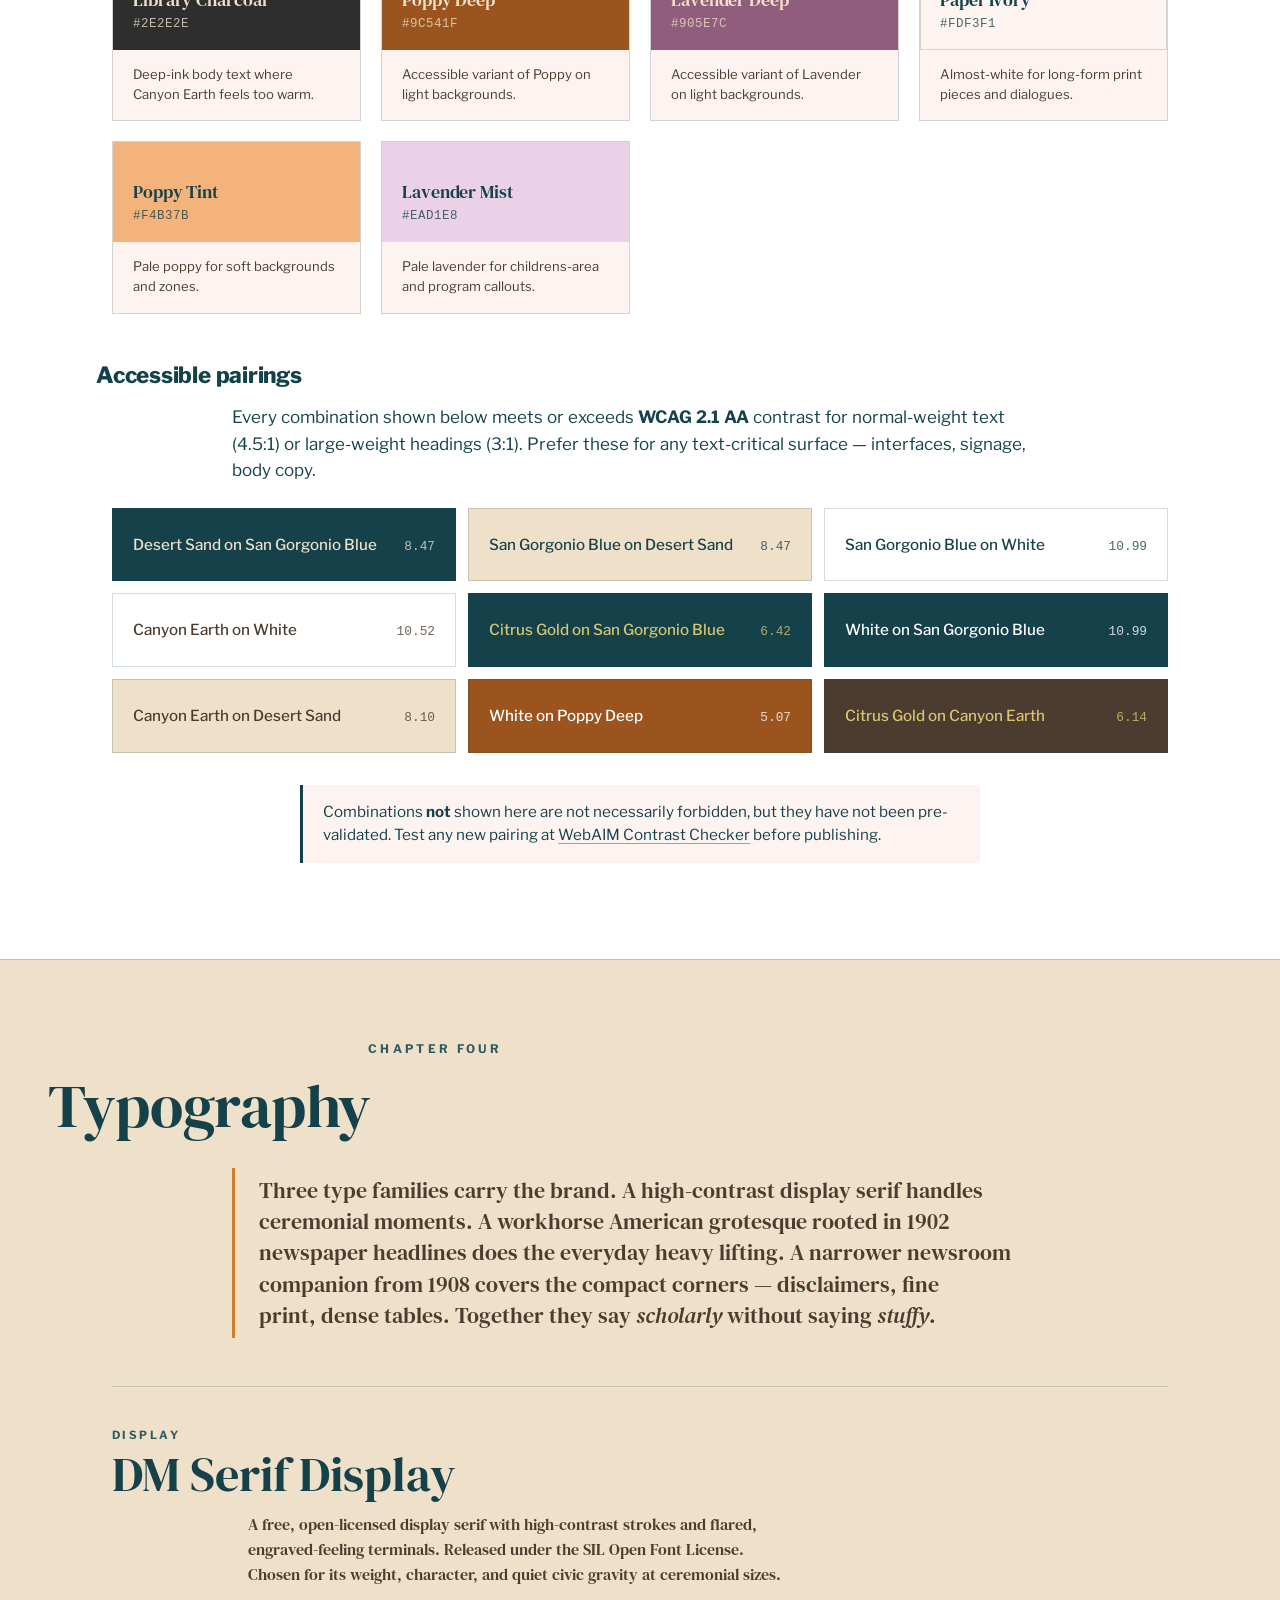
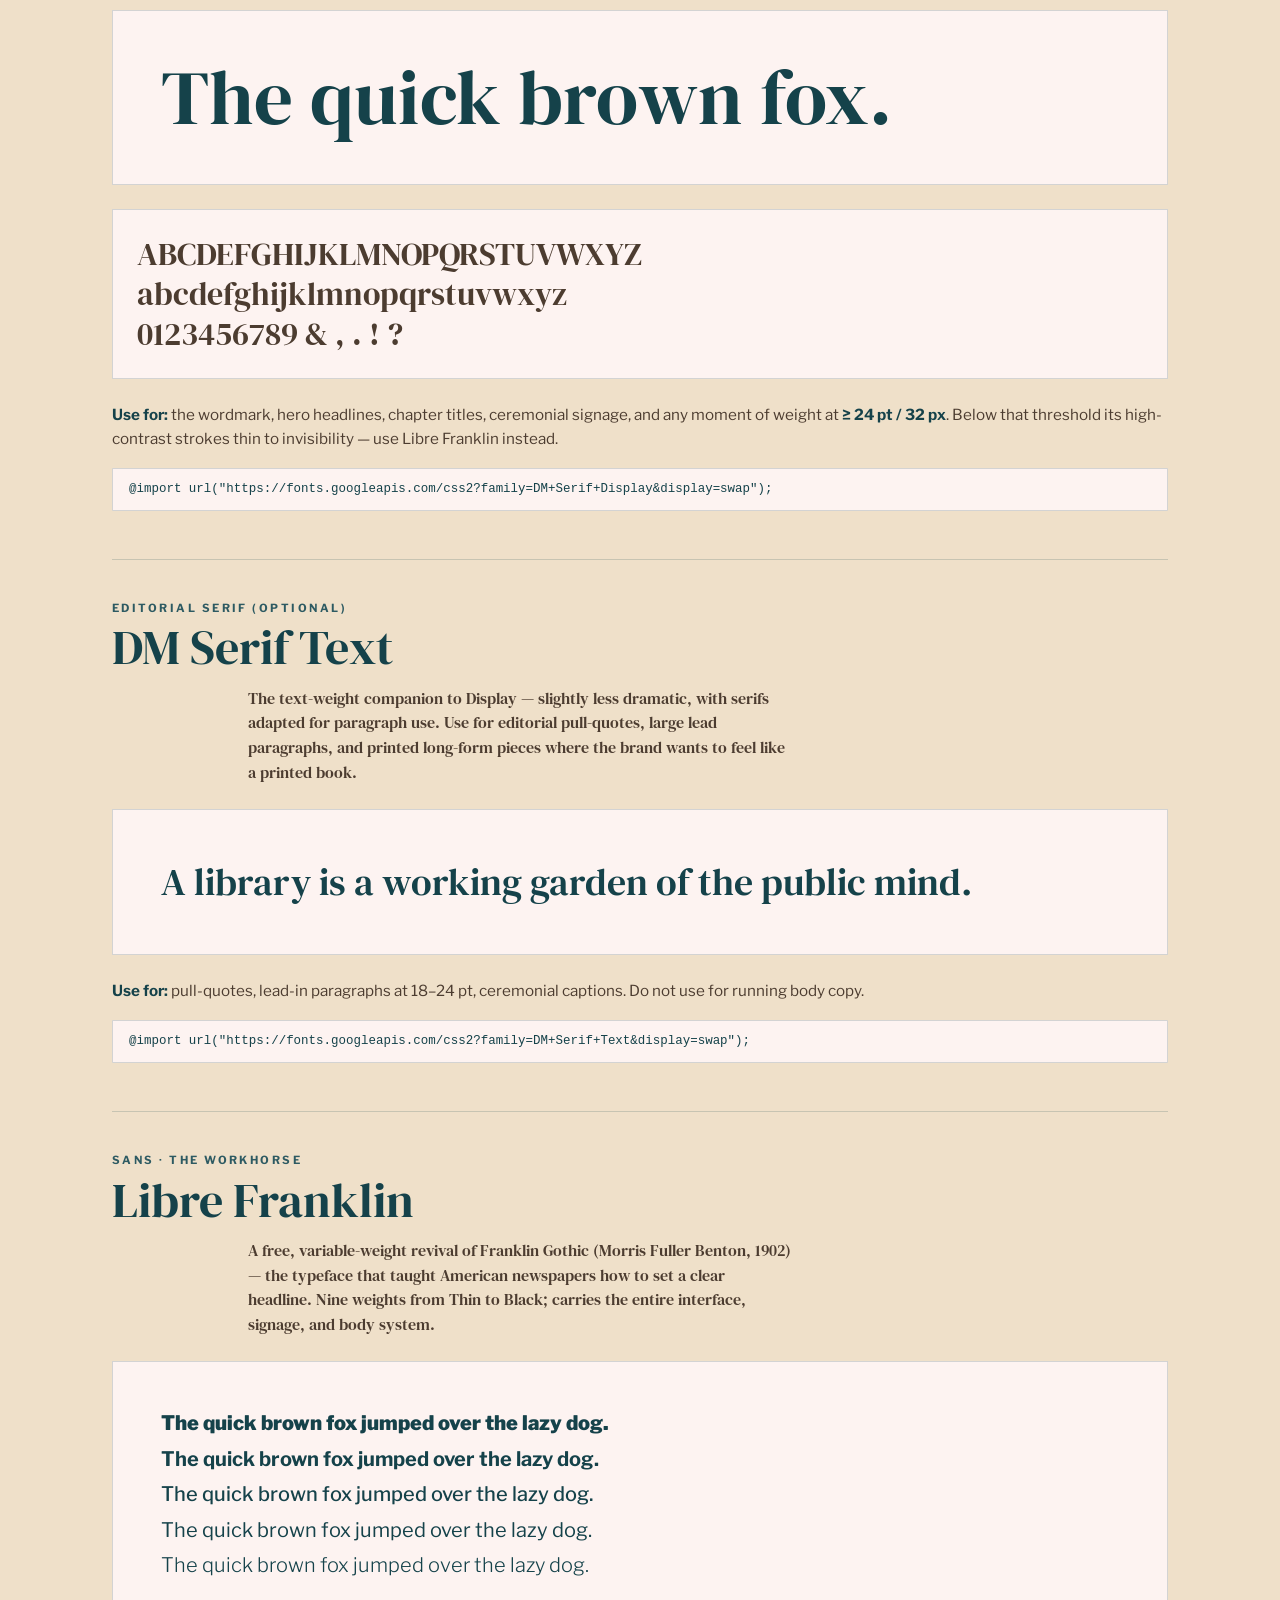
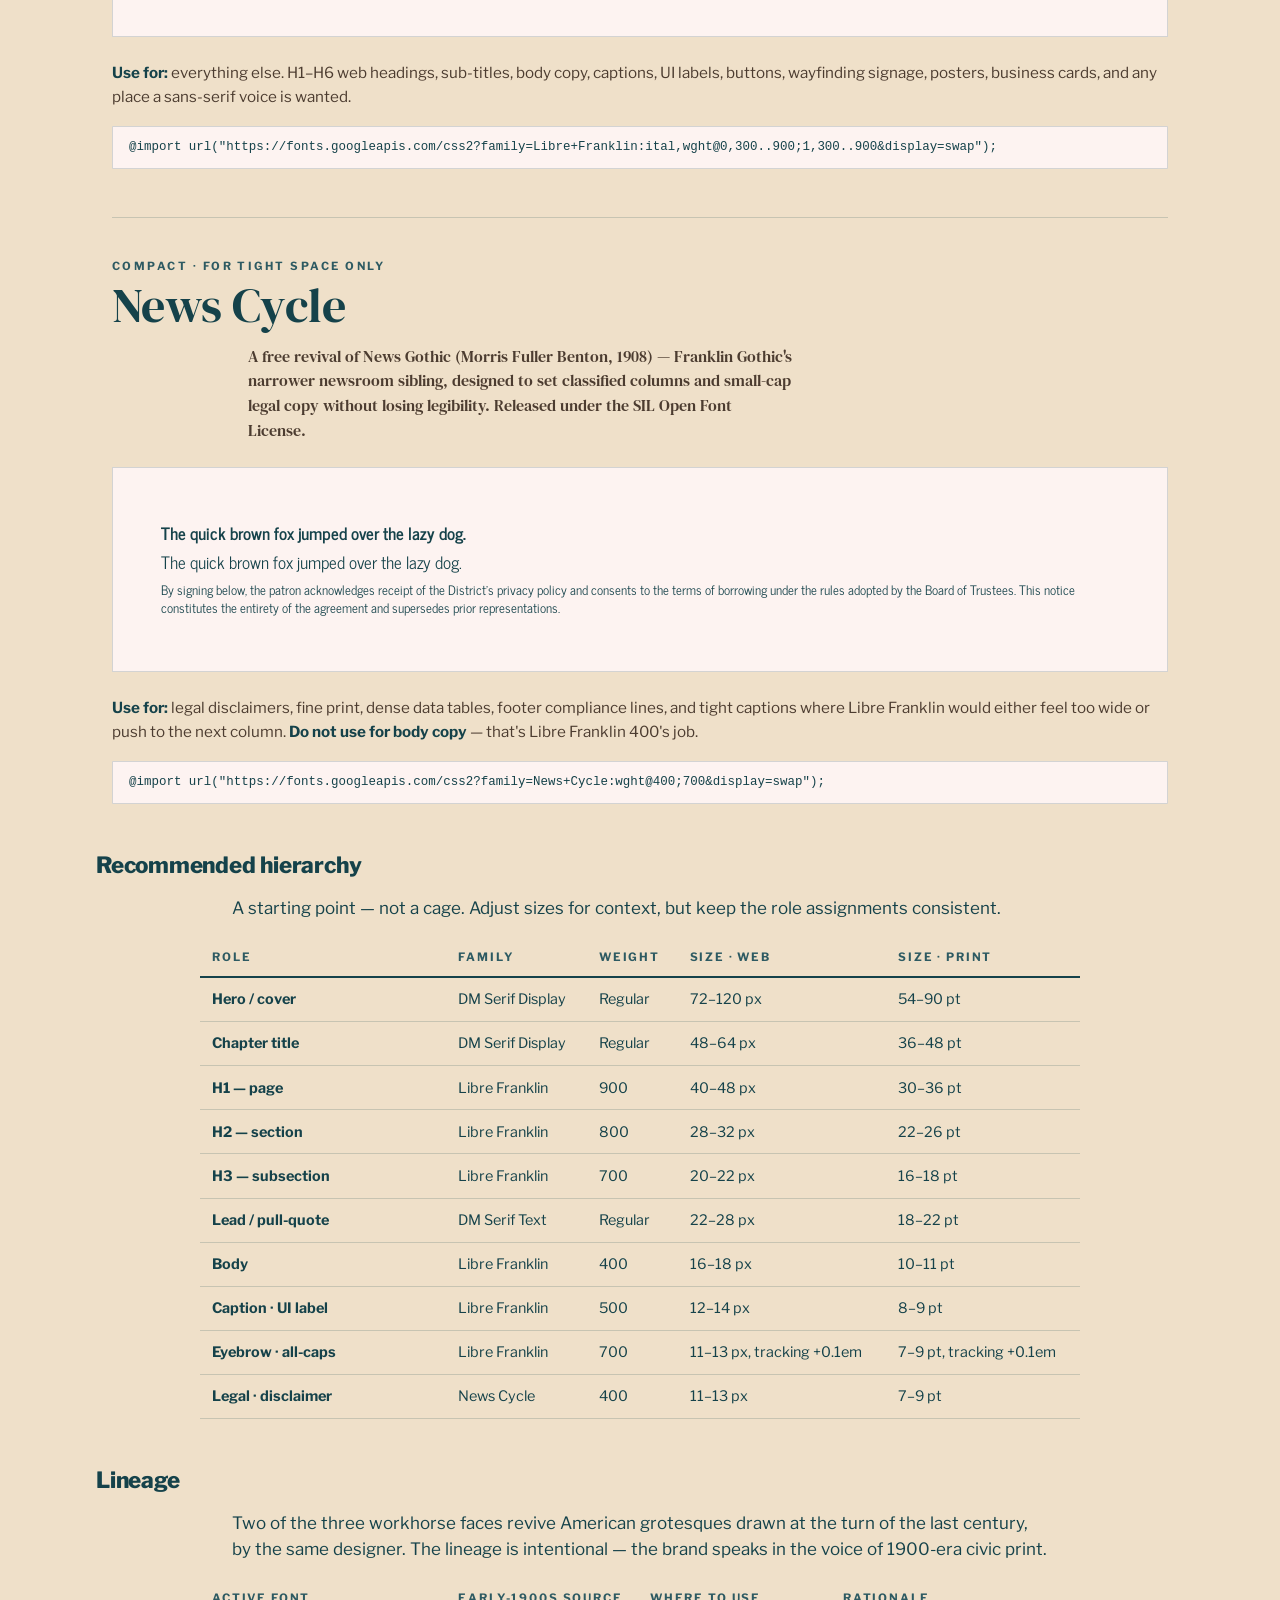
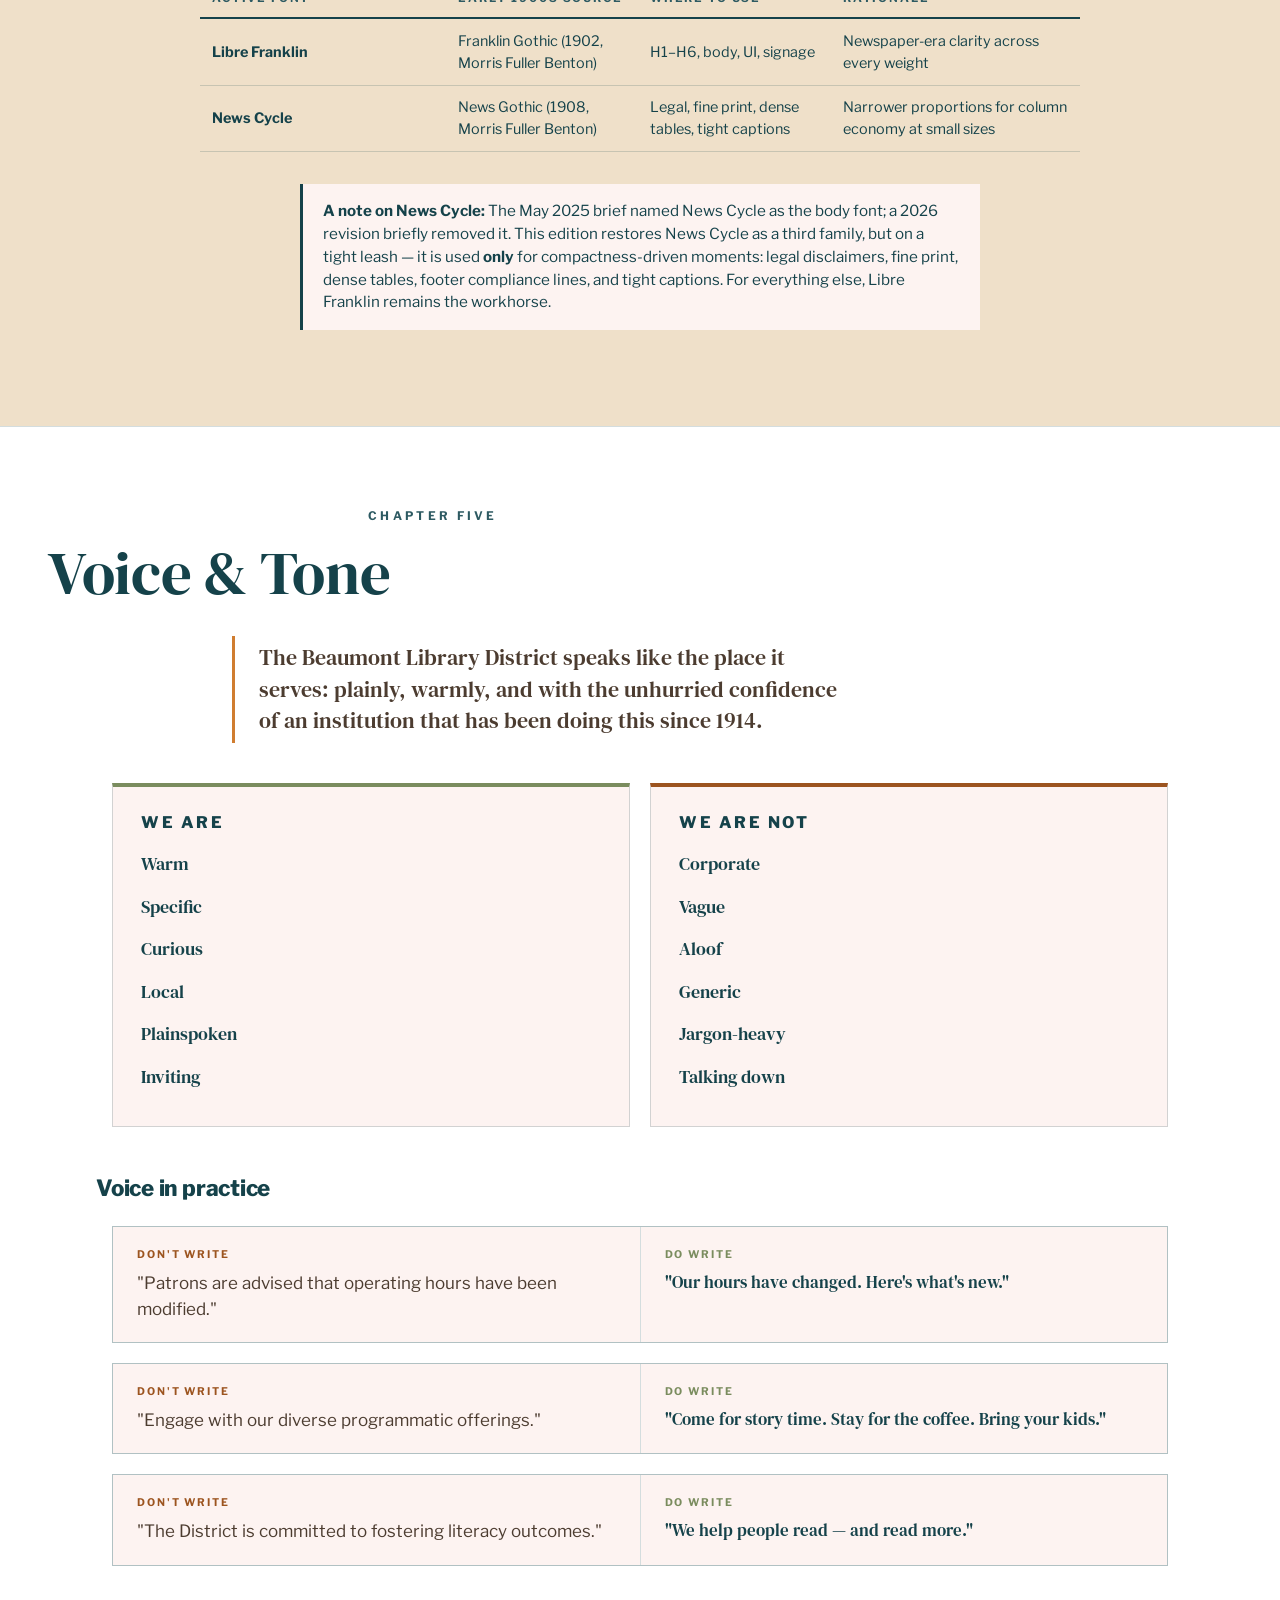
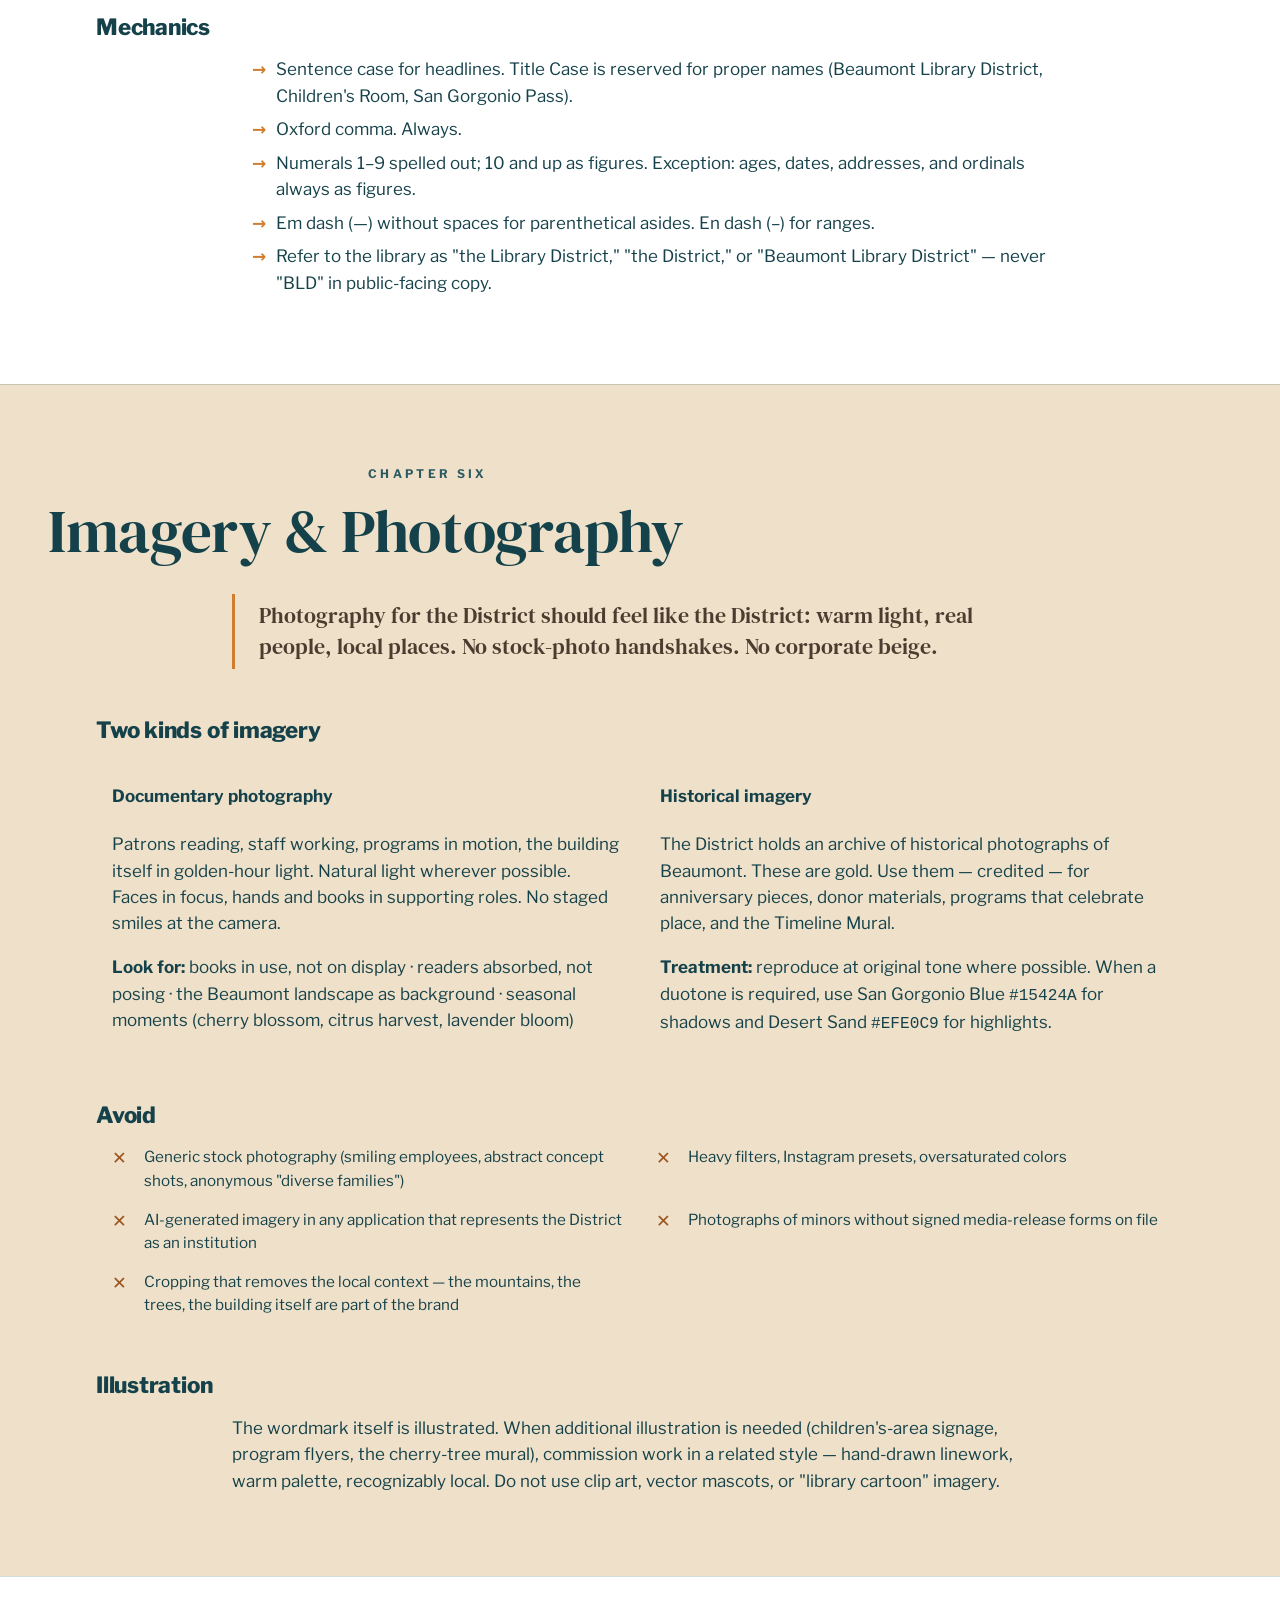
==== commit 8a041f9d: "Checkpoint uncommitted work Co-Authored-By: Claude Fable 5.1 <noreply@anthropic.com>" ====
--- a/index.html
+++ b/index.html
@@ -1,2064 +1,818 @@
-<!DOCTYPE html>
+<!doctype html>
 <html lang="en">
 <head>
-  <meta charset="UTF-8">
-  <meta name="viewport" content="width=device-width, initial-scale=1.0">
-  <title>Beaumont Library District — Business Card Color Builder</title>
-  <link rel="preconnect" href="https://fonts.googleapis.com">
-  <link rel="preconnect" href="https://fonts.gstatic.com" crossorigin>
-  <link href="https://fonts.googleapis.com/css2?family=DM+Serif+Display&family=News+Cycle:wght@400;700&family=Libre+Franklin:wght@300;400;500;600&display=swap" rel="stylesheet">
-  <script src="https://cdn.jsdelivr.net/npm/html2canvas@1.4.1/dist/html2canvas.min.js"></script>
-  <script src="https://cdn.jsdelivr.net/npm/jspdf@2.5.2/dist/jspdf.umd.min.js"></script>
-  <style>
-    *,*::before,*::after{box-sizing:border-box;margin:0;padding:0}
-
-    :root {
-      --card-w: 700px;
-      --card-h: 400px;
-    }
-
-    body {
-      min-height: 100vh;
-      font-family: 'News Cycle', sans-serif;
-      background: #E0D8CC;
-      padding: 3rem 2rem 6rem;
-    }
-
-    .page-title {
-      font-family: 'DM Serif Display', serif;
-      font-size: 2rem;
-      color: #15424A;
-      text-align: center;
-      margin-bottom: 0.5rem;
-    }
-
-    .page-subtitle {
-      font-family: 'Libre Franklin', sans-serif;
-      font-weight: 300;
-      font-size: 0.85rem;
-      color: #7A7063;
-      text-align: center;
-      letter-spacing: 0.1em;
-      margin-bottom: 1rem;
-    }
-
-    .page-instructions {
-      max-width: 720px;
-      margin: 0 auto 2.5rem;
-      padding: 0.9rem 1.2rem;
-      background: #f4f1eb;
-      border-radius: 8px;
-      font-family: 'News Cycle', sans-serif;
-      font-size: 0.88rem;
-      line-height: 1.55;
-      color: #4a4a4a;
-      text-align: left;
-    }
-
-    .page-instructions p {
-      margin: 0;
-    }
-
-    /* ══════════════════════════════════════
-       CARD SYSTEM (3.5in × 2in = 1.75:1)
-    ══════════════════════════════════════ */
-    .card-wrapper {
-      display: flex;
-      gap: 1.5rem;
-    }
-
-    .card-column {
-      display: flex;
-      flex-direction: column;
-      align-items: center;
-    }
-
-    .card-face {
-      width: var(--card-w);
-      height: var(--card-h);
-      border-radius: 10px;
-      overflow: hidden;
-      border: 1px solid rgba(0,0,0,0.08);
-      box-shadow:
-        0 12px 36px rgba(0,0,0,0.10),
-        0 3px 10px rgba(0,0,0,0.05);
-      position: relative;
-    }
-
-    /* ── FRONT FACE ── */
-    .card-front {
-      display: flex;
-      flex-direction: column;
-      align-items: center;
-      justify-content: center;
-    }
-
-    .front-logo {
-      position: relative;
-      z-index: 1;
-      width: 525px;
-      height: auto;
-      object-fit: contain;
-    }
-
-    .front-channels {
-      display: flex;
-      align-items: center;
-      justify-content: center;
-      gap: 1.8rem;
-      margin-top: 1.2rem;
-      transform: translateY(-20px);
-      position: relative;
-      z-index: 1;
-    }
-    .front-channels .contact-item { align-items: center; }
-    .front-channels .contact-icon { width: 22px; height: 22px; margin-top: 0; flex-shrink: 0; }
-    .front-channels .contact-text {
-      font-size: 1.6rem;   /* front channels read larger than the back contact column */
-      white-space: nowrap;
-    }
-
-    /* Gradient accent strip at top — extends into bleed, clipped by overflow:hidden */
-    .accent-strip {
-      position: absolute;
-      top: -25px;
-      left: -25px;
-      right: -25px;
-      height: calc(31px + 1rem);
-      z-index: 2;
-    }
-
-    /* Subtle wave at bottom — extends into bleed on all sides, clipped by overflow:hidden */
-    .wave-bottom {
-      position: absolute;
-      bottom: -25px;
-      left: -25px;
-      right: -25px;
-      height: 130px;
-      pointer-events: none;
-      z-index: 0;
-    }
-    .wave-bottom svg { display: block; width: 100%; height: 100%; }
-
-    /* ── BACK FACE (bar · logo · identity | contact · wave) ── */
-    .card-back {
-      position: relative;
-    }
-
-    /* Gradient bar at top — extends into bleed via ::before, clipped by overflow:hidden */
-    .back-bar {
-      height: calc(6px + 1rem);
-      position: relative;
-    }
-    .back-bar::before {
-      content: '';
-      position: absolute;
-      top: -25px;
-      left: -25px;
-      right: -25px;
-      bottom: 0;
-      background: inherit;
-    }
-
-    .back-logo-small {
-      position: absolute;
-      top: calc(6px + 2.7rem);
-      left: 1.5rem;
-      width: 214.5px;
-      z-index: 3;
-    }
-
-    /* Name + title block: lower-left, stops short of the contact column (which starts at ~347px) */
-    .back-identity {
-      position: absolute;
-      bottom: calc(24% - 4px);
-      left: 2rem;
-      width: 300px;
-      z-index: 2;
-    }
-
-    .back-name {
-      font-family: 'DM Serif Display', serif;
-      font-size: 1.93rem;   /* = autoScaleName MAX: the size the longest name in the org settles to */
-      line-height: 1.15;
-      white-space: nowrap;   /* names always stay on one line (JS shrinks font to fit) */
-      overflow: hidden;
-      outline: none;
-    }
-    .back-name:focus {
-      border-bottom: 2px solid rgba(0,0,0,0.15);
-    }
-    .back-name:empty::before {
-      content: 'Name';
-      opacity: 0.35;
-    }
-
-    .back-jobtitle {
-      font-family: 'Libre Franklin', sans-serif;
-      font-weight: 400;
-      font-size: 1.42rem;   /* same size as the address / contact text */
-      margin-top: 0.4rem;
-      letter-spacing: 0.02em;
-      outline: none;
-    }
-    .back-jobtitle:focus {
-      border-bottom: 2px solid rgba(0,0,0,0.15);
-    }
-    .back-jobtitle:empty::before {
-      content: 'Job Title';
-      opacity: 0.35;
-    }
-
-    /* Contact column: address · phone · email, bottom-aligned with the identity block */
-    .back-contact {
-      position: absolute;
-      bottom: calc(24% - 4px - 2rem);
-      right: calc(1% + 1rem);
-      width: calc(38% + 4rem);
-      display: flex;
-      flex-direction: column;
-      gap: 1.05rem;
-      z-index: 2;
-    }
-
-    .contact-item {
-      display: flex;
-      align-items: flex-start;
-      gap: 0.6rem;
-    }
-
-    .back-contact .contact-icon {
-      flex-shrink: 0;
-      width: 20px;
-      height: 20px;
-      margin-top: 2px;
-    }
-
-    .contact-text {
-      font-family: 'News Cycle', sans-serif;
-      font-size: 1.42rem;   /* ~8.2pt at actual print size (front channels stay at 1.6rem) */
-      line-height: 1.2;
-      flex: 1 1 auto;
-      min-width: 0;
-      overflow-wrap: anywhere;
-    }
-
-    .contact-label {
-      display: none;   /* labels removed — the row icons carry the meaning */
-    }
-
-    .editable-contact {
-      outline: none;
-      display: inline-block;
-      min-width: 60px;
-      max-width: 100%;
-    }
-    .editable-contact:focus {
-      border-bottom: 2px solid rgba(0,0,0,0.15);
-    }
-    .editable-contact:empty::before {
-      opacity: 0.35;
-    }
-    #custom-email:empty::before { content: 'Email address'; }
-    #custom-phone:empty::before { content: 'Phone number'; }
-
-    .back-footer {
-      position: absolute;
-      left: 0;
-      right: 0;
-      bottom: 0;
-      height: 46px;
-      overflow: visible;
-      pointer-events: none;
-    }
-    .back-footer svg {
-      position: absolute;
-      bottom: -25px;
-      left: -25px;
-      right: -25px;
-      width: calc(100% + 50px);
-      height: calc(100% + 25px);
-    }
-
-    .social-icons {
-      display: inline-flex;
-      gap: 0.3rem;
-      flex-shrink: 0;
-    }
-
-
-    /* ── Responsive ── */
-    @media (max-width: 1480px) {
-      .card-wrapper {
-        flex-direction: column;
-        align-items: center;
-      }
-    }
-    @media (min-width: 1481px) {
-      .card-column .picker-row {
-        max-width: var(--card-w);
-      }
-    }
-    @media (max-width: 740px) {
-      .card-face {
-        width: 92vw;
-        height: calc(92vw / 1.75);
-      }
-      .front-logo { width: 60vw; }
-      .front-channels { gap: 2.4vw; margin-top: 2.5vw; }
-      .front-channels .contact-text { font-size: 3.35vw; }
-      .front-channels .contact-icon { width: 3.35vw; height: 3.35vw; }
-      .front-channels .contact-item { gap: 1.4vw; }
-      .front-channels .social-icons { gap: 0.7vw; }
-      .back-logo-small { width: 24vw; top: calc(6px + 4vw); left: 4.6vw; }
-      .back-identity { left: 4.6vw; width: 49vw; }
-      .back-contact { width: 38vw; right: 1vw; gap: 1.6vw; }
-      .back-contact .contact-icon { width: 2.8vw; height: 2.8vw; margin-top: 0.4vw; }
-      .back-name { font-size: 5vw; }
-      .back-jobtitle { font-size: 3.35vw; margin-top: 0.7vw; }
-      .contact-text { font-size: 3vw; }
-      .back-footer { height: 6vw; }
-    }
-
-    /* ══════════════════════════════════════
-       CUSTOM BUILDER
-    ══════════════════════════════════════ */
-    .builder {
-      max-width: 1500px;
-      margin: 0 auto;
-    }
-
-    .builder-title {
-      font-family: 'DM Serif Display', serif;
-      font-size: 1.6rem;
-      color: #15424A;
-      text-align: center;
-      margin-bottom: 0.3rem;
-    }
-
-    .builder-subtitle {
-      font-family: 'Libre Franklin', sans-serif;
-      font-weight: 300;
-      font-size: 0.8rem;
-      color: #7A7063;
-      text-align: center;
-      letter-spacing: 0.08em;
-      margin-bottom: 2rem;
-    }
-
-    /* Swatch-dropdown pickers below the cards */
-    .card-pickers {
-      display: flex;
-      align-items: flex-start;
-      gap: 1rem;
-      flex-wrap: wrap;
-      justify-content: center;
-      margin-top: 1.2rem;
-      margin-bottom: 0.5rem;
-    }
-
-    .content-toggle {
-      display: flex;
-      align-items: center;
-      justify-content: center;
-      gap: 0.5rem;
-      margin-top: 0.4rem;
-      cursor: pointer;
-      font-family: 'Libre Franklin', sans-serif;
-      font-size: 0.8rem;
-      letter-spacing: 0.02em;
-      color: #7A7063;
-      user-select: none;
-    }
-    .content-toggle input {
-      width: 15px;
-      height: 15px;
-      accent-color: #15424A;
-      cursor: pointer;
-    }
-    .content-toggle:hover { color: #15424A; }
-
-    .picker-swatch.contrast-warn {
-      border-color: #D97706;
-      box-shadow: 0 0 0 2px rgba(217, 119, 6, 0.3);
-    }
-
-    .picker {
-      display: flex;
-      flex-direction: column;
-      align-items: center;
-      gap: 0.35rem;
-      position: relative;
-    }
-
-    .picker-swatch {
-      width: 36px;
-      height: 36px;
-      border-radius: 6px;
-      border: 2px solid rgba(0,0,0,0.1);
-      cursor: pointer;
-      transition: border-color 0.2s, transform 0.15s;
-    }
-    .picker-swatch:hover { transform: scale(1.1); }
-
-    .picker-label {
-      font-family: 'Libre Franklin', sans-serif;
-      font-weight: 500;
-      font-size: 0.55rem;
-      letter-spacing: 0.12em;
-      text-transform: uppercase;
-      color: #7A7063;
-      text-align: center;
-      line-height: 1.2;
-    }
-
-    .picker-select {
-      position: absolute;
-      inset: 0;
-      opacity: 0;
-      cursor: pointer;
-      width: 100%;
-      height: 100%;
-    }
-
-    .builder-actions {
-      display: flex;
-      justify-content: center;
-      gap: 0.8rem;
-      margin-top: 2rem;
-      margin-bottom: 2rem;
-      flex-wrap: wrap;
-    }
-
-    .btn {
-      font-family: 'Libre Franklin', sans-serif;
-      font-weight: 500;
-      font-size: 0.75rem;
-      letter-spacing: 0.12em;
-      text-transform: uppercase;
-      padding: 0.65rem 1.8rem;
-      border-radius: 6px;
-      border: none;
-      cursor: pointer;
-      transition: background 0.2s, transform 0.15s;
-    }
-
-    .btn:active { transform: scale(0.97); }
-
-    .btn-randomize {
-      background: #15424A;
-      color: #F0E2CA;
-    }
-    .btn-randomize:hover { background: #1E6070; }
-
-    .btn-reset {
-      background: transparent;
-      color: #7A7063;
-      border: 1px solid rgba(0,0,0,0.12);
-    }
-    .btn-reset:hover { background: rgba(0,0,0,0.04); }
-
-    .btn-share {
-      background: #8B5E3C;
-      color: #FFFFFF;
-    }
-    .btn-share:hover { background: #7A5030; }
-
-    .btn-spec {
-      background: #15424A;
-      color: #F0E2CA;
-    }
-    .btn-spec:hover { background: #1E6070; }
-
-    .btn-save {
-      background: #5A7A6A;
-      color: #FFFFFF;
-    }
-    .btn-save:hover { background: #4A6B5A; }
-
-    .btn-pdf {
-      background: #7A5480;
-      color: #FFFFFF;
-    }
-    .btn-pdf:hover { background: #6A4470; }
-
-    /* Export dropdown */
-    .export-actions {
-      display: flex;
-      justify-content: center;
-      gap: 0.8rem;
-      margin-top: 1.6rem;
-      flex-wrap: wrap;
-    }
-    .btn-export {
-      background: #8B5E3C;
-      color: #FFFFFF;
-    }
-    .btn-export:hover { background: #7A5030; }
-
-    /* Toast notification */
-    .toast {
-      position: fixed;
-      bottom: 2rem;
-      left: 50%;
-      transform: translateX(-50%) translateY(20px);
-      font-family: 'Libre Franklin', sans-serif;
-      font-size: 0.8rem;
-      letter-spacing: 0.05em;
-      padding: 0.7rem 1.6rem;
-      border-radius: 8px;
-      background: #15424A;
-      color: #F0E2CA;
-      box-shadow: 0 8px 24px rgba(0,0,0,0.2);
-      opacity: 0;
-      transition: opacity 0.3s, transform 0.3s;
-      z-index: 999;
-      pointer-events: none;
-    }
-    .toast.show {
-      opacity: 1;
-      transform: translateX(-50%) translateY(0);
-    }
-
-    /* The custom preview card */
-    .builder-preview {
-      display: flex;
-      flex-direction: column;
-      align-items: center;
-    }
-
-    /* ══════════════════════════════════════
-       ACTUAL-SIZE PREVIEW (100% — hover to flip back→front)
-    ══════════════════════════════════════ */
-    .preview-section {
-      display: flex;
-      flex-direction: column;
-      align-items: center;
-      margin-top: 3.5rem;
-    }
-    .preview-title {
-      font-family: 'DM Serif Display', serif;
-      font-size: 1.5rem;
-      color: #15424A;
-      text-align: center;
-      margin-bottom: 0.3rem;
-    }
-    .preview-subtitle {
-      font-family: 'Libre Franklin', sans-serif;
-      font-weight: 300;
-      font-size: 0.75rem;
-      color: #7A7063;
-      text-align: center;
-      letter-spacing: 0.08em;
-      margin-bottom: 1.6rem;
-    }
-    .preview-flip {
-      perspective: 1200px;
-    }
-    .preview-flip-inner {
-      position: relative;
-      width: 336px;    /* 3.5in × 96dpi = real-world size */
-      height: 192px;   /* 2in   × 96dpi */
-      cursor: pointer;
-      transform-style: preserve-3d;
-      transition: transform 0.7s cubic-bezier(0.4, 0.2, 0.2, 1);
-      transform: rotateY(180deg);   /* default: show the back face */
-    }
-    .preview-flip-inner:hover {
-      transform: rotateY(0deg);     /* hover: reveal the front face */
-    }
-    .preview-flip .saved-flip-front,
-    .preview-flip .saved-flip-back {
-      width: 336px;
-      height: 192px;
-    }
-    .preview-flip .mini-card {
-      transform: scale(0.48);   /* 700px card → 336px (100% of print size) */
-    }
-
-    /* ══════════════════════════════════════
-       SAVED SCHEMES — flip cards in a grid
-    ══════════════════════════════════════ */
-    .saved-section {
-      max-width: 1500px;
-      margin: 4rem auto 0;
-      padding-top: 3rem;
-      border-top: 1px solid rgba(0,0,0,0.08);
-    }
-
-    .saved-title {
-      font-family: 'DM Serif Display', serif;
-      font-size: 1.5rem;
-      color: #15424A;
-      text-align: center;
-      margin-bottom: 0.3rem;
-    }
-
-    .saved-subtitle {
-      font-family: 'Libre Franklin', sans-serif;
-      font-weight: 300;
-      font-size: 0.75rem;
-      color: #7A7063;
-      text-align: center;
-      letter-spacing: 0.08em;
-      margin-bottom: 0.8rem;
-    }
-
-    .saved-header-actions {
-      display: flex;
-      justify-content: center;
-      gap: 0.6rem;
-      margin-bottom: 2.5rem;
-    }
-
-    .btn-flip-all,
-    .btn-export-collection,
-    .btn-import-collection {
-      background: transparent;
-      color: #15424A;
-      border: 1px solid rgba(21,66,74,0.25);
-    }
-    .btn-flip-all:hover,
-    .btn-export-collection:hover,
-    .btn-import-collection:hover { background: rgba(21,66,74,0.06); }
-    .import-file-input { display: none; }
-
-    .saved-device-note {
-      max-width: 620px;
-      margin: 0 auto 2.5rem;
-      padding: 0.7rem 1.1rem;
-      background: #f4f1eb;
-      border-radius: 8px;
-      font-family: 'Libre Franklin', sans-serif;
-      font-size: 0.78rem;
-      line-height: 1.5;
-      color: #6A6258;
-      text-align: center;
-    }
-    .saved-device-note strong { color: #15424A; }
-
-    .page-footer {
-      max-width: 1500px;
-      margin: 3.5rem auto 0;
-      padding-top: 1.6rem;
-      border-top: 1px solid rgba(0,0,0,0.08);
-      font-family: 'Libre Franklin', sans-serif;
-      font-size: 0.78rem;
-      color: #7A7063;
-      text-align: center;
-      letter-spacing: 0.02em;
-    }
-    .page-footer a {
-      color: #15424A;
-      text-decoration: none;
-      font-weight: 500;
-    }
-    .page-footer a:hover { text-decoration: underline; }
-    .footer-sep { margin: 0 0.5rem; opacity: 0.5; }
-
-    .saved-grid {
-      display: grid;
-      grid-template-columns: repeat(auto-fill, minmax(340px, 1fr));
-      gap: 2.5rem;
-      justify-items: center;
-    }
-
-    .saved-empty {
-      grid-column: 1 / -1;
-      font-family: 'Libre Franklin', sans-serif;
-      font-size: 0.85rem;
-      color: #AAA49A;
-      text-align: center;
-      padding: 3rem 1rem;
-    }
-
-    .saved-card {
-      display: flex;
-      flex-direction: column;
-      align-items: center;
-      gap: 0.75rem;
-      perspective: 1200px;
-      animation: saved-arrive 0.5s cubic-bezier(0.22, 1, 0.36, 1) both;
-      cursor: pointer;
-      border-radius: 12px;
-      padding: 0.75rem;
-      transition: background 0.2s;
-    }
-    .saved-card:hover {
-      background: rgba(21, 66, 74, 0.04);
-    }
-
-    @keyframes saved-arrive {
-      0% { opacity: 0; transform: translateY(16px) scale(0.97); }
-      100% { opacity: 1; transform: translateY(0) scale(1); }
-    }
-
-    .saved-card-inner {
-      position: relative;
-      width: 350px;
-      height: 200px;
-      cursor: pointer;
-      transition: transform 0.7s cubic-bezier(0.4, 0.2, 0.2, 1);
-      transform-style: preserve-3d;
-    }
-
-    .saved-card-inner:hover,
-    .saved-card.flipped .saved-card-inner {
-      transform: rotateY(180deg);
-    }
-
-    .saved-card.flipped .saved-card-inner:hover {
-      transform: rotateY(0deg);
-    }
-
-    .saved-flip-front,
-    .saved-flip-back {
-      position: absolute;
-      top: 0;
-      left: 0;
-      width: 350px;
-      height: 200px;
-      backface-visibility: hidden;
-      -webkit-backface-visibility: hidden;
-      border-radius: 8px;
-      overflow: hidden;
-      box-shadow:
-        0 6px 20px rgba(0,0,0,0.10),
-        0 2px 6px rgba(0,0,0,0.05);
-    }
-
-    .saved-flip-back {
-      transform: rotateY(180deg);
-    }
-
-    .mini-card {
-      width: 700px !important;
-      height: 400px !important;
-      transform: scale(0.5);
-      transform-origin: 0 0;
-      border-radius: 0 !important;
-      border: none !important;
-      box-shadow: none !important;
-    }
-
-    .saved-card-meta {
-      display: flex;
-      align-items: center;
-      gap: 0.6rem;
-      width: 350px;
-    }
-
-    .saved-card-name {
-      font-family: 'Libre Franklin', sans-serif;
-      font-weight: 500;
-      font-size: 0.8rem;
-      color: #3A3530;
-      flex: 1;
-      min-width: 0;
-      overflow: hidden;
-      text-overflow: ellipsis;
-      white-space: nowrap;
-    }
-
-    .saved-card-date {
-      font-family: 'Libre Franklin', sans-serif;
-      font-size: 0.65rem;
-      color: #AAA49A;
-      flex-shrink: 0;
-    }
-
-    .saved-card-actions {
-      display: flex;
-      gap: 0.4rem;
-      flex-shrink: 0;
-    }
-
-    .saved-btn {
-      font-family: 'Libre Franklin', sans-serif;
-      font-weight: 500;
-      font-size: 0.6rem;
-      letter-spacing: 0.08em;
-      text-transform: uppercase;
-      padding: 0.3rem 0.7rem;
-      border-radius: 4px;
-      border: none;
-      cursor: pointer;
-      transition: background 0.2s;
-    }
-
-    .saved-btn-load {
-      background: #15424A;
-      color: #F0E2CA;
-    }
-    .saved-btn-load:hover { background: #1E6070; }
-
-    .saved-btn-delete {
-      background: transparent;
-      color: #AAA49A;
-      border: 1px solid rgba(0,0,0,0.08);
-    }
-    .saved-btn-delete:hover { background: rgba(0,0,0,0.04); color: #7A5550; }
-
-    /* ── Saved card responsive ── */
-    @media (max-width: 740px) {
-      .saved-grid {
-        grid-template-columns: 1fr;
-      }
-      .saved-card-inner,
-      .saved-flip-front,
-      .saved-flip-back {
-        width: 280px;
-        height: 160px;
-      }
-      .mini-card {
-        transform: scale(0.4);
-      }
-      .saved-card-meta {
-        width: 280px;
-      }
-    }
-
-    @media (max-width: 380px) {
-      .saved-card-inner,
-      .saved-flip-front,
-      .saved-flip-back {
-        width: 245px;
-        height: 140px;
-      }
-      .mini-card {
-        transform: scale(0.35);
-      }
-      .saved-card-meta {
-        width: 245px;
-      }
-    }
-
-    /* ── Print ── */
-    @media print {
-      body { background: none; padding: 0.5in; }
-      .page-title, .page-subtitle, .page-instructions, .saved-section, .page-footer { display: none; }
-      .card-wrapper {
-        width: 3.5in; height: 2in;
-        perspective: none; animation: none; opacity: 1;
-        page-break-inside: avoid; margin-bottom: 0.25in;
-      }
-      .card-face { box-shadow: none; border: 1px solid #ccc; }
-    }
-  </style>
+<meta charset="utf-8">
+<meta name="viewport" content="width=device-width,initial-scale=1">
+<title>Beaumont Library District — Brand Style Guide</title>
+<meta name="description" content="The visual identity, color, typography, voice and application standards for the Beaumont Library District.">
+<meta name="theme-color" content="#15424A">
+<link rel="icon" type="image/svg+xml" href="assets/logos/horizontal/san-gorgonio-blue.svg">
+
+<link rel="preconnect" href="https://fonts.googleapis.com">
+<link rel="preconnect" href="https://fonts.gstatic.com" crossorigin>
+<link href="https://fonts.googleapis.com/css2?family=DM+Serif+Display:ital@0;1&family=DM+Serif+Text:ital@0;1&family=Libre+Franklin:ital,wght@0,300..900;1,300..900&family=News+Cycle:wght@400;700&display=swap" rel="stylesheet">
+
+<link rel="stylesheet" href="assets/css/styles.css">
 </head>
 <body>
 
-<h1 class="page-title">Beaumont Library District Business Card Color Builder</h1>
-<p class="page-subtitle">Customize your BLD business card colors &middot; 3.5&Prime; &times; 2&Prime; standard</p>
-<div class="page-instructions">
-  <p><strong>How to use:</strong> Choose colors for each element using the swatches below each card. Click directly on the <em>Name</em>, <em>Job Title</em>, <em>Phone</em>, and <em>Email</em> fields on the back face to type your own text. Use your own direct line, the main library line, or a number with an extension &mdash; whatever fits. Use <em>Randomize</em> to generate a random color combination, or <em>Reset</em> to return to the default theme. When you&rsquo;re happy with a design, click <em>Add to Gallery</em> to save it. Saved cards appear in the gallery below where you can compare, rename, or delete them. Use <em>Export PDF</em> to download a print-ready file with crop marks and bleed.</p>
-</div>
-
-<!-- ══════════════════════════════════════
-     CUSTOM BUILDER
-══════════════════════════════════════ -->
-<div class="builder">
-  <div class="builder-preview">
-    <div class="card-wrapper">
-      <div class="card-column">
-        <div class="card-face card-front" id="custom-front">
-          <div class="accent-strip" id="custom-strip"></div>
-          <img class="front-logo" id="custom-front-logo" src="BLD Logo Suite (2)/BLD Logo Suite/Horizontal/PNG Transparent Background/San Gorgonio Blue.png" alt="Beaumont Library District">
-          <div class="front-channels">
-            <div class="contact-item">
-              <svg class="contact-icon" viewBox="0 0 24 24" fill="none" stroke="currentColor" stroke-width="1.8" stroke-linecap="round" stroke-linejoin="round"><circle cx="12" cy="12" r="10"/><line x1="2" y1="12" x2="22" y2="12"/><path d="M12 2a15.3 15.3 0 014 10 15.3 15.3 0 01-4 10 15.3 15.3 0 01-4-10 15.3 15.3 0 014-10z"/></svg>
-              <div class="contact-text">www.myBLD.org</div>
-            </div>
-            <div class="contact-item">
-              <span class="social-icons"><svg class="contact-icon" viewBox="0 0 24 24" fill="currentColor"><path d="M18 2h-3a5 5 0 00-5 5v3H7v4h3v8h4v-8h3l1-4h-4V7a1 1 0 011-1h3z"/></svg><svg class="contact-icon" viewBox="0 0 24 24" fill="none" stroke="currentColor" stroke-width="2" stroke-linecap="round" stroke-linejoin="round"><rect x="2" y="2" width="20" height="20" rx="5"/><path d="M16 11.37A4 4 0 1112.63 8 4 4 0 0116 11.37z"/><line x1="17.5" y1="6.5" x2="17.51" y2="6.5"/></svg></span>
-              <div class="contact-text">@beaumontlibrarydistrict</div>
-            </div>
-          </div>
-          <div class="wave-bottom"><svg viewBox="0 0 700 87" preserveAspectRatio="none"><path id="custom-wave1" d="M0,40 C120,60 200,20 350,35 C500,50 600,22 700,35 L700,87 L0,87 Z"/><path id="custom-wave2" d="M0,52 C150,38 250,62 400,45 C550,28 650,55 700,45 L700,87 L0,87 Z"/></svg></div>
+<a class="skip" href="#contents">Skip to contents</a>
+
+<header class="masthead" role="banner">
+  <div class="masthead-inner">
+    <a class="masthead-mark" href="#cover" aria-label="Beaumont Library District">
+      <img src="assets/logos/horizontal-png/san-gorgonio-blue.png" alt="Beaumont Library District">
+    </a>
+    <nav class="masthead-nav" aria-label="Primary">
+      <a href="#essence">Essence</a>
+      <a href="#logo">Logo</a>
+      <a href="#color">Color</a>
+      <a href="#type">Type</a>
+      <a href="#voice">Voice</a>
+      <a href="#imagery">Imagery</a>
+      <a href="#apps">Applications</a>
+      <a href="#rules">Do &amp; Don't</a>
+      <a href="#qc">QC</a>
+    </nav>
+    <button class="print-btn" type="button" onclick="window.print()" aria-label="Print this style guide">Print</button>
+  </div>
+</header>
+
+<main>
+
+<!-- ───────────────────────── COVER ───────────────────────── -->
+<section id="cover" class="cover" aria-labelledby="cover-title">
+  <img class="cover-logo" src="assets/logos/horizontal-png/san-gorgonio-blue.png" alt="Beaumont Library District">
+  <div class="cover-rule" aria-hidden="true"></div>
+  <p class="eyebrow">A brand standards manual · First edition</p>
+  <h1 id="cover-title" class="cover-title">Beaumont<br>Library<br>District</h1>
+  <p class="cover-sub">Visual identity standards for a civic library founded 1914, serving Beaumont, Cherry Valley, and the inland communities of the San Gorgonio Pass.</p>
+  <dl class="cover-meta">
+    <div><dt>Issued</dt><dd>May 2026</dd></div>
+    <div><dt>Steward</dt><dd>Office of the Director</dd></div>
+    <div><dt>Designer</dt><dd>Steven Brown</dd></div>
+  </dl>
+  <div class="cover-rule" aria-hidden="true"></div>
+</section>
+
+<!-- ───────────────────────── CONTENTS ───────────────────────── -->
+<section id="contents" class="contents" aria-labelledby="contents-title">
+  <h2 id="contents-title" class="section-heading">Contents</h2>
+  <ol class="toc">
+    <li><a href="#essence"><span class="toc-num">01</span><span class="toc-title">Brand Essence</span><span class="toc-page">vision, tone, audience</span></a></li>
+    <li><a href="#logo"><span class="toc-num">02</span><span class="toc-title">Logo System</span><span class="toc-page">variants, clear space, downloads</span></a></li>
+    <li><a href="#color"><span class="toc-num">03</span><span class="toc-title">Color</span><span class="toc-page">base palette, extended, accessibility</span></a></li>
+    <li><a href="#type"><span class="toc-num">04</span><span class="toc-title">Typography</span><span class="toc-page">three families, hierarchy, lineage</span></a></li>
+    <li><a href="#voice"><span class="toc-num">05</span><span class="toc-title">Voice &amp; Tone</span><span class="toc-page">how the library speaks</span></a></li>
+    <li><a href="#imagery"><span class="toc-num">06</span><span class="toc-title">Imagery &amp; Photography</span><span class="toc-page">visual treatment, sourcing</span></a></li>
+    <li><a href="#apps"><span class="toc-num">07</span><span class="toc-title">Applications</span><span class="toc-page">stationery, signage, social</span></a></li>
+    <li><a href="#rules"><span class="toc-num">08</span><span class="toc-title">Do &amp; Don't</span><span class="toc-page">for the novice designer</span></a></li>
+    <li><a href="#qc"><span class="toc-num">09</span><span class="toc-title">QC Checklist</span><span class="toc-page">for the brand manager</span></a></li>
+    <li><a href="#resources"><span class="toc-num">10</span><span class="toc-title">Resources</span><span class="toc-page">downloads, contact</span></a></li>
+  </ol>
+</section>
+
+<!-- ───────────────────────── 01 — ESSENCE ───────────────────────── -->
+<section id="essence" class="prose" aria-labelledby="essence-title">
+  <p class="section-num">Chapter One</p>
+  <h2 id="essence-title" class="section-heading">Brand Essence</h2>
+
+  <div class="lede">
+    <p>The Beaumont Library District is the oldest continuously operating institution in our valley — opened informally in <span class="nowrap">1911</span>, chartered <span class="nowrap">1912</span>, and built into its first Carnegie home in <span class="nowrap">1914</span>. This manual sets the standards by which that legacy is shown to the world.</p>
+  </div>
+
+  <div class="cols-2">
+    <div>
+      <h3>Vision</h3>
+      <p>To honor the library's legacy while reimagining its identity as a dynamic, welcoming, and modern resource hub for a rapidly growing and diverse community.</p>
+
+      <h3>Mission</h3>
+      <p>To unify the visual language of the library through thoughtful rebranding, enhance visitor experience via intuitive wayfinding, and celebrate cultural relevance through public art.</p>
+    </div>
+    <div>
+      <h3>Tone &amp; Personality</h3>
+      <ul class="ticked">
+        <li>Warm, welcoming, local</li>
+        <li>Scholarly yet approachable</li>
+        <li>Civic, historic, forward-looking</li>
+        <li>Child-friendly, family-oriented</li>
+      </ul>
+
+      <h3>Audience</h3>
+      <ul class="ticked">
+        <li>Residents of Beaumont, Cherry Valley, and parts of Banning</li>
+        <li>Families with young children and teens</li>
+        <li>Adult learners, researchers, and patrons of program series</li>
+        <li>Civic partners, donors, and visiting institutions</li>
+      </ul>
+    </div>
+  </div>
+
+  <h3>Strategic principles</h3>
+  <div class="principles">
+    <div class="principle"><h4>Anchored in place &amp; time</h4><p>Motifs of tree rings, arches, and stacked books with roots symbolize continuity from <span class="nowrap">1914</span> to the present.</p></div>
+    <div class="principle"><h4>Designed for growth</h4><p>Built for a rapidly expanding, diverse population. Avoids the quaint and the overly nostalgic.</p></div>
+    <div class="principle"><h4>Child-forward, not childish</h4><p>A tiered tone and type system serves every age without ever talking down.</p></div>
+    <div class="principle"><h4>Brand as infrastructure</h4><p>The identity is integrated with the physical space — wayfinding, murals, color transitions, ceremonial quotes.</p></div>
+  </div>
+</section>
+
+<!-- ───────────────────────── 02 — LOGO ───────────────────────── -->
+<section id="logo" class="prose" aria-labelledby="logo-title">
+  <p class="section-num">Chapter Two</p>
+  <h2 id="logo-title" class="section-heading">Logo System</h2>
+
+  <div class="lede">
+    <p>The wordmark is a single illustrated drawing: every letter of "Beaumont Library District" is hand-traced with motifs from the San Gorgonio Pass — peaks, oak canopies, citrus groves, a passing train. It is the only sanctioned mark of the District.</p>
+  </div>
+
+  <div class="logo-showcase">
+    <figure class="logo-primary">
+      <div class="logo-stage logo-stage-light">
+        <img src="assets/logos/horizontal-png/san-gorgonio-blue.png" alt="Beaumont Library District horizontal logo in San Gorgonio Blue">
+      </div>
+      <figcaption>
+        <p class="figcap-eyebrow">Primary · Horizontal</p>
+        <p class="figcap-title">San Gorgonio Blue on Desert Sand</p>
+        <p>Use this lockup wherever width allows — letterhead, web headers, exterior signage, vehicle livery, the catalog.</p>
+        <p class="downloads">
+          <a class="dl" href="assets/logos/horizontal/san-gorgonio-blue.svg" download>SVG</a>
+          <a class="dl" href="assets/logos/horizontal-png/san-gorgonio-blue.png" download>PNG</a>
+        </p>
+      </figcaption>
+    </figure>
+
+    <figure class="logo-vertical">
+      <div class="logo-stage logo-stage-light">
+        <img src="assets/logos/vertical-png/san-gorgonio-blue.png" alt="Beaumont Library District vertical logo in San Gorgonio Blue">
+      </div>
+      <figcaption>
+        <p class="figcap-eyebrow">Primary · Vertical</p>
+        <p class="figcap-title">For tight or square spaces</p>
+        <p>Use for social-media profile images, square ads, badges, and any application where the horizontal lockup is too wide to read clearly.</p>
+        <p class="downloads">
+          <a class="dl" href="assets/logos/vertical/san-gorgonio-blue.svg" download>SVG</a>
+          <a class="dl" href="assets/logos/vertical-png/san-gorgonio-blue.png" download>PNG</a>
+        </p>
+      </figcaption>
+    </figure>
+  </div>
+
+  <h3>Color variants</h3>
+  <p>The logo is provided in every base-palette color plus pure black and pure white. Choose the variant that produces the highest contrast against its background — never recolor a logo file by hand.</p>
+
+  <div class="logo-variants" id="logo-variants">
+    <!-- variants populated via static markup below -->
+    <figure class="lv lv-light"><div class="lv-stage"><img src="assets/logos/horizontal-png/san-gorgonio-blue.png" alt="San Gorgonio Blue"></div><figcaption>San Gorgonio Blue<span class="lv-links"><a href="assets/logos/horizontal/san-gorgonio-blue.svg" download>SVG</a> · <a href="assets/logos/horizontal-png/san-gorgonio-blue.png" download>PNG</a></span></figcaption></figure>
+    <figure class="lv lv-light"><div class="lv-stage"><img src="assets/logos/horizontal-png/canyon-earth-brown.png" alt="Canyon Earth Brown"></div><figcaption>Canyon Earth Brown<span class="lv-links"><a href="assets/logos/horizontal/canyon-earth-brown.svg" download>SVG</a> · <a href="assets/logos/horizontal-png/canyon-earth-brown.png" download>PNG</a></span></figcaption></figure>
+    <figure class="lv lv-light"><div class="lv-stage"><img src="assets/logos/horizontal-png/oak-valley-green.png" alt="Oak Valley Green"></div><figcaption>Oak Valley Green<span class="lv-links"><a href="assets/logos/horizontal/oak-valley-green.svg" download>SVG</a> · <a href="assets/logos/horizontal-png/oak-valley-green.png" download>PNG</a></span></figcaption></figure>
+    <figure class="lv lv-light"><div class="lv-stage"><img src="assets/logos/horizontal-png/california-poppy-orange.png" alt="California Poppy Orange"></div><figcaption>California Poppy Orange<span class="lv-links"><a href="assets/logos/horizontal/california-poppy-orange.svg" download>SVG</a> · <a href="assets/logos/horizontal-png/california-poppy-orange.png" download>PNG</a></span></figcaption></figure>
+    <figure class="lv lv-light"><div class="lv-stage"><img src="assets/logos/horizontal-png/lavender-fields-purple.png" alt="Lavender Fields Purple"></div><figcaption>Lavender Fields Purple<span class="lv-links"><a href="assets/logos/horizontal/lavender-fields-purple.svg" download>SVG</a> · <a href="assets/logos/horizontal-png/lavender-fields-purple.png" download>PNG</a></span></figcaption></figure>
+    <figure class="lv lv-light"><div class="lv-stage"><img src="assets/logos/horizontal-png/citrus-gold.png" alt="Citrus Gold"></div><figcaption>Citrus Gold<span class="lv-links"><a href="assets/logos/horizontal/citrus-gold.svg" download>SVG</a> · <a href="assets/logos/horizontal-png/citrus-gold.png" download>PNG</a></span></figcaption></figure>
+    <figure class="lv lv-light"><div class="lv-stage"><img src="assets/logos/horizontal-png/black.png" alt="Black"></div><figcaption>Black<span class="lv-links"><a href="assets/logos/horizontal/black.svg" download>SVG</a> · <a href="assets/logos/horizontal-png/black.png" download>PNG</a></span></figcaption></figure>
+    <figure class="lv lv-dark"><div class="lv-stage"><img src="assets/logos/horizontal-png/desert-sand.png" alt="Desert Sand"></div><figcaption>Desert Sand<span class="lv-links"><a href="assets/logos/horizontal/desert-sand.svg" download>SVG</a> · <a href="assets/logos/horizontal-png/desert-sand.png" download>PNG</a></span></figcaption></figure>
+    <figure class="lv lv-dark"><div class="lv-stage"><img src="assets/logos/horizontal-png/white.png" alt="White"></div><figcaption>White<span class="lv-links"><a href="assets/logos/horizontal/white.svg" download>SVG</a> · <a href="assets/logos/horizontal-png/white.png" download>PNG</a></span></figcaption></figure>
+  </div>
+
+  <div class="cols-2 cols-2--mech">
+    <div>
+      <h3>Clear space</h3>
+      <p>Maintain breathing room around the logo equal to the height of the capital <strong>B</strong> in "Beaumont." Other graphics, text, edges, and folds must stay outside that boundary.</p>
+      <div class="diagram diagram-clear" aria-hidden="true">
+        <div class="diagram-box">
+          <img src="assets/logos/horizontal-png/san-gorgonio-blue.png" alt="">
         </div>
-        <div class="card-pickers" id="front-pickers"></div>
-      </div>
-      <div class="card-column">
-        <div class="card-face card-back" id="custom-back">
-          <div class="back-bar" id="custom-bar"></div>
-          <img class="back-logo-small" id="custom-back-logo" src="BLD Logo Suite (2)/BLD Logo Suite/Horizontal/PNG Transparent Background/San Gorgonio Blue.png" alt="">
-          <div class="back-identity" id="custom-identity">
-            <div class="back-name" id="custom-name" contenteditable="true" spellcheck="false">Kelly Van Valkenburg</div>
-            <div class="back-jobtitle" id="custom-jobtitle" contenteditable="true" spellcheck="false">Library Services</div>
-          </div>
-          <div class="back-contact">
-            <div class="contact-item">
-              <svg class="contact-icon" viewBox="0 0 24 24" fill="none" stroke="currentColor" stroke-width="1.8" stroke-linecap="round" stroke-linejoin="round"><path d="M21 10c0 7-9 13-9 13s-9-6-9-13a9 9 0 1118 0z"/><circle cx="12" cy="10" r="3"/></svg>
-              <div class="contact-text">125 E. Eighth Street<br>Beaumont, CA 92223</div>
-            </div>
-            <div class="contact-item">
-              <svg class="contact-icon" viewBox="0 0 24 24" fill="none" stroke="currentColor" stroke-width="1.8" stroke-linecap="round" stroke-linejoin="round"><path d="M22 16.92v3a2 2 0 01-2.18 2 19.79 19.79 0 01-8.63-3.07 19.5 19.5 0 01-6-6A19.79 19.79 0 012.12 4.18 2 2 0 014.11 2h3a2 2 0 012 1.72c.127.96.361 1.903.7 2.81a2 2 0 01-.45 2.11L8.09 9.91a16 16 0 006 6l1.27-1.27a2 2 0 012.11-.45c.907.339 1.85.573 2.81.7A2 2 0 0122 16.92z"/></svg>
-              <div class="contact-text"><span class="editable-contact" id="custom-phone" contenteditable="true" spellcheck="false">(951) 845-1357</span></div>
-            </div>
-            <div class="contact-item contact-email" id="custom-email-item">
-              <svg class="contact-icon" viewBox="0 0 24 24" fill="none" stroke="currentColor" stroke-width="1.8" stroke-linecap="round" stroke-linejoin="round"><path d="M4 4h16c1.1 0 2 .9 2 2v12c0 1.1-.9 2-2 2H4c-1.1 0-2-.9-2-2V6c0-1.1.9-2 2-2z"/><polyline points="22,6 12,13 2,6"/></svg>
-              <div class="contact-text"><span class="editable-contact" id="custom-email" contenteditable="true" spellcheck="false">kelly.vanvalkenburg@bld.lib.ca.us</span></div>
-            </div>
-          </div>
-          <div class="back-footer">
-            <svg viewBox="0 0 700 66" preserveAspectRatio="none"><path id="custom-footer-wave" d="M0,18 C100,30 200,8 350,20 C500,32 600,12 700,24 L700,66 L0,66 Z"/></svg>
-          </div>
+        <p class="diagram-cap">Minimum margin = height of <strong>B</strong></p>
+      </div>
+    </div>
+    <div>
+      <h3>Minimum size</h3>
+      <p>The horizontal lockup must never be reproduced below <strong>1 in / 25 mm / 144 px</strong> wide. The vertical lockup must never appear below <strong>0.75 in / 19 mm / 108 px</strong> wide. Below these thresholds, the illustrated wordmark loses fidelity.</p>
+      <div class="diagram diagram-min" aria-hidden="true">
+        <img class="diagram-min-img" src="assets/logos/horizontal-png/san-gorgonio-blue.png" alt="">
+        <div class="diagram-rule"><span>1 in / 25 mm minimum</span></div>
+      </div>
+    </div>
+  </div>
+
+  <h3>Logo misuse</h3>
+  <p>Eight things that turn a strong mark into a weak one. None of these are acceptable.</p>
+  <ul class="misuse">
+    <li><span class="misuse-x" aria-hidden="true">✕</span>Do not stretch, squash, or otherwise distort the proportions.</li>
+    <li><span class="misuse-x" aria-hidden="true">✕</span>Do not rotate the wordmark — it always sits on its baseline.</li>
+    <li><span class="misuse-x" aria-hidden="true">✕</span>Do not recolor by hand. Use the approved color files only.</li>
+    <li><span class="misuse-x" aria-hidden="true">✕</span>Do not add drop shadows, outlines, glows, or filters.</li>
+    <li><span class="misuse-x" aria-hidden="true">✕</span>Do not place the logo on a low-contrast photograph or pattern.</li>
+    <li><span class="misuse-x" aria-hidden="true">✕</span>Do not substitute the typeface or rebuild the wordmark.</li>
+    <li><span class="misuse-x" aria-hidden="true">✕</span>Do not crop the illustration or use isolated portions as a mark.</li>
+    <li><span class="misuse-x" aria-hidden="true">✕</span>Do not combine the logo with another organization's mark in a single lockup without written approval.</li>
+  </ul>
+</section>
+
+<!-- ───────────────────────── 03 — COLOR ───────────────────────── -->
+<section id="color" class="prose" aria-labelledby="color-title">
+  <p class="section-num">Chapter Three</p>
+  <h2 id="color-title" class="section-heading">Color</h2>
+
+  <div class="lede">
+    <p>Inspired by the sunlit valleys, wildflower trails, and storied past of Beaumont, this seven-color palette captures the soul of the land in every shade. Each hue tells a story — of seasons, soil, and sky — and each was selected to perform across digital screens, painted walls, and printed sheets.</p>
+  </div>
+
+  <h3>Base palette</h3>
+  <p>Click any value to copy it to the clipboard.</p>
+  <div class="swatches">
+
+    <article class="swatch" style="--c:#15424A; --ink:#EFE0C9;">
+      <div class="swatch-chip" data-copy="#15424A">
+        <span class="swatch-chip-name">San Gorgonio Blue</span>
+        <span class="swatch-chip-hex">#15424A</span>
+      </div>
+      <dl class="swatch-data">
+        <div><dt>Hex</dt><dd><button class="copy" data-copy="#15424A">#15424A</button></dd></div>
+        <div><dt>RGB</dt><dd><button class="copy" data-copy="21, 66, 74">21 · 66 · 74</button></dd></div>
+        <div><dt>CMYK</dt><dd><button class="copy" data-copy="100 56 53 36">100 · 56 · 53 · 36</button></dd></div>
+        <div><dt>Pantone</dt><dd><button class="copy" data-copy="Pantone 546 C">546 C</button></dd></div>
+        <div><dt>Role</dt><dd>Primary brand color · ink for headlines, body, the wordmark</dd></div>
+        <div><dt>Story</dt><dd>The evening silhouette of Mount San Gorgonio viewed from the library grounds — dependable depth and calm.</dd></div>
+      </dl>
+    </article>
+
+    <article class="swatch" style="--c:#4C3C30; --ink:#EFE0C9;">
+      <div class="swatch-chip" data-copy="#4C3C30">
+        <span class="swatch-chip-name">Canyon Earth Brown</span>
+        <span class="swatch-chip-hex">#4C3C30</span>
+      </div>
+      <dl class="swatch-data">
+        <div><dt>Hex</dt><dd><button class="copy" data-copy="#4C3C30">#4C3C30</button></dd></div>
+        <div><dt>RGB</dt><dd><button class="copy" data-copy="76, 60, 48">76 · 60 · 48</button></dd></div>
+        <div><dt>CMYK</dt><dd><button class="copy" data-copy="0 23 42 72">0 · 23 · 42 · 72</button></dd></div>
+        <div><dt>Pantone</dt><dd><button class="copy" data-copy="Pantone 476 C">476 C</button></dd></div>
+        <div><dt>Role</dt><dd>Long-form body text · trim and accents on neutral grounds</dd></div>
+        <div><dt>Story</dt><dd>Weathered timbers and hillside soil of San Timoteo Canyon.</dd></div>
+      </dl>
+    </article>
+
+    <article class="swatch" style="--c:#7A8C5E; --ink:#EFE0C9;">
+      <div class="swatch-chip" data-copy="#7A8C5E">
+        <span class="swatch-chip-name">Oak Valley Green</span>
+        <span class="swatch-chip-hex">#7A8C5E</span>
+      </div>
+      <dl class="swatch-data">
+        <div><dt>Hex</dt><dd><button class="copy" data-copy="#7A8C5E">#7A8C5E</button></dd></div>
+        <div><dt>RGB</dt><dd><button class="copy" data-copy="122, 140, 94">122 · 140 · 94</button></dd></div>
+        <div><dt>CMYK</dt><dd><button class="copy" data-copy="28 0 41 42">28 · 0 · 41 · 42</button></dd></div>
+        <div><dt>Pantone</dt><dd><button class="copy" data-copy="Pantone 5773 C">5773 C</button></dd></div>
+        <div><dt>Role</dt><dd>Subheads · secondary accents · environmental graphics</dd></div>
+        <div><dt>Story</dt><dd>Heritage live oaks along Oak Valley Parkway — growth, stewardship, renewal.</dd></div>
+      </dl>
+    </article>
+
+    <article class="swatch" style="--c:#D07D30; --ink:#15424A;">
+      <div class="swatch-chip" data-copy="#D07D30">
+        <span class="swatch-chip-name">California Poppy Orange</span>
+        <span class="swatch-chip-hex">#D07D30</span>
+      </div>
+      <dl class="swatch-data">
+        <div><dt>Hex</dt><dd><button class="copy" data-copy="#D07D30">#D07D30</button></dd></div>
+        <div><dt>RGB</dt><dd><button class="copy" data-copy="208, 125, 48">208 · 125 · 48</button></dd></div>
+        <div><dt>CMYK</dt><dd><button class="copy" data-copy="16 59 96 2">16 · 59 · 96 · 2</button></dd></div>
+        <div><dt>Pantone</dt><dd><button class="copy" data-copy="Pantone 7412 C">7412 C</button></dd></div>
+        <div><dt>Role</dt><dd>Calls to action · highlights · event branding</dd></div>
+        <div><dt>Story</dt><dd>Spring poppy bloom in Beaumont's foothill meadows.</dd></div>
+      </dl>
+    </article>
+
+    <article class="swatch" style="--c:#B68FA4; --ink:#15424A;">
+      <div class="swatch-chip" data-copy="#B68FA4">
+        <span class="swatch-chip-name">Lavender Fields Purple</span>
+        <span class="swatch-chip-hex">#B68FA4</span>
+      </div>
+      <dl class="swatch-data">
+        <div><dt>Hex</dt><dd><button class="copy" data-copy="#B68FA4">#B68FA4</button></dd></div>
+        <div><dt>RGB</dt><dd><button class="copy" data-copy="182, 143, 164">182 · 143 · 164</button></dd></div>
+        <div><dt>CMYK</dt><dd><button class="copy" data-copy="0 14 4 25">0 · 14 · 4 · 25</button></dd></div>
+        <div><dt>Pantone</dt><dd><button class="copy" data-copy="Pantone 5155 C">5155 C</button></dd></div>
+        <div><dt>Role</dt><dd>Program branding · youth and family services</dd></div>
+        <div><dt>Story</dt><dd>Rows of lavender at nearby Highland Springs Resort.</dd></div>
+      </dl>
+    </article>
+
+    <article class="swatch" style="--c:#D9C66F; --ink:#15424A;">
+      <div class="swatch-chip" data-copy="#D9C66F">
+        <span class="swatch-chip-name">Citrus Gold</span>
+        <span class="swatch-chip-hex">#D9C66F</span>
+      </div>
+      <dl class="swatch-data">
+        <div><dt>Hex</dt><dd><button class="copy" data-copy="#D9C66F">#D9C66F</button></dd></div>
+        <div><dt>RGB</dt><dd><button class="copy" data-copy="217, 198, 111">217 · 198 · 111</button></dd></div>
+        <div><dt>CMYK</dt><dd><button class="copy" data-copy="2 5 53 5">2 · 5 · 53 · 5</button></dd></div>
+        <div><dt>Pantone</dt><dd><button class="copy" data-copy="Pantone 459 C">459 C</button></dd></div>
+        <div><dt>Role</dt><dd>UI and data accents · ceremonial highlights</dd></div>
+        <div><dt>Story</dt><dd>Historic citrus groves and sunrise light over packing houses.</dd></div>
+      </dl>
+    </article>
+
+    <article class="swatch" style="--c:#EFE0C9; --ink:#15424A;">
+      <div class="swatch-chip swatch-chip-bordered" data-copy="#EFE0C9">
+        <span class="swatch-chip-name">Desert Sand</span>
+        <span class="swatch-chip-hex">#EFE0C9</span>
+      </div>
+      <dl class="swatch-data">
+        <div><dt>Hex</dt><dd><button class="copy" data-copy="#EFE0C9">#EFE0C9</button></dd></div>
+        <div><dt>RGB</dt><dd><button class="copy" data-copy="239, 224, 201">239 · 224 · 201</button></dd></div>
+        <div><dt>CMYK</dt><dd><button class="copy" data-copy="0 8 26 6">0 · 8 · 26 · 6</button></dd></div>
+        <div><dt>Pantone</dt><dd><button class="copy" data-copy="Pantone 7506 C">7506 C</button></dd></div>
+        <div><dt>Role</dt><dd>Background base · light tint for printed pieces and reversed logos</dd></div>
+        <div><dt>Story</dt><dd>Warm adobe-stucco hues and Santa Ana wind-swept sands of the inland valleys.</dd></div>
+      </dl>
+    </article>
+
+  </div>
+
+  <h3>Extended palette</h3>
+  <p>Six supporting tints and shades, derived from the base palette, are approved for use where the base seven need a darker, lighter, or softer companion — particularly in accessibility-sensitive interfaces and printed long-form documents.</p>
+
+  <div class="swatches swatches-ext">
+    <article class="swatch swatch-ext" style="--c:#2E2E2E; --ink:#EFE0C9;">
+      <div class="swatch-chip" data-copy="#2E2E2E"><span class="swatch-chip-name">Library Charcoal</span><span class="swatch-chip-hex">#2E2E2E</span></div>
+      <p class="swatch-role">Deep-ink body text where Canyon Earth feels too warm.</p>
+    </article>
+    <article class="swatch swatch-ext" style="--c:#9C541F; --ink:#EFE0C9;">
+      <div class="swatch-chip" data-copy="#9C541F"><span class="swatch-chip-name">Poppy Deep</span><span class="swatch-chip-hex">#9C541F</span></div>
+      <p class="swatch-role">Accessible variant of Poppy on light backgrounds.</p>
+    </article>
+    <article class="swatch swatch-ext" style="--c:#905E7C; --ink:#EFE0C9;">
+      <div class="swatch-chip" data-copy="#905E7C"><span class="swatch-chip-name">Lavender Deep</span><span class="swatch-chip-hex">#905E7C</span></div>
+      <p class="swatch-role">Accessible variant of Lavender on light backgrounds.</p>
+    </article>
+    <article class="swatch swatch-ext" style="--c:#FDF3F1; --ink:#15424A;">
+      <div class="swatch-chip swatch-chip-bordered" data-copy="#FDF3F1"><span class="swatch-chip-name">Paper Ivory</span><span class="swatch-chip-hex">#FDF3F1</span></div>
+      <p class="swatch-role">Almost-white for long-form print pieces and dialogues.</p>
+    </article>
+    <article class="swatch swatch-ext" style="--c:#F4B37B; --ink:#15424A;">
+      <div class="swatch-chip" data-copy="#F4B37B"><span class="swatch-chip-name">Poppy Tint</span><span class="swatch-chip-hex">#F4B37B</span></div>
+      <p class="swatch-role">Pale poppy for soft backgrounds and zones.</p>
+    </article>
+    <article class="swatch swatch-ext" style="--c:#EAD1E8; --ink:#15424A;">
+      <div class="swatch-chip" data-copy="#EAD1E8"><span class="swatch-chip-name">Lavender Mist</span><span class="swatch-chip-hex">#EAD1E8</span></div>
+      <p class="swatch-role">Pale lavender for childrens-area and program callouts.</p>
+    </article>
+  </div>
+
+  <h3>Accessible pairings</h3>
+  <p>Every combination shown below meets or exceeds <strong>WCAG 2.1 AA</strong> contrast for normal-weight text (4.5:1) or large-weight headings (3:1). Prefer these for any text-critical surface — interfaces, signage, body copy.</p>
+
+  <div class="pairings">
+    <div class="pair" style="--bg:#15424A; --fg:#EFE0C9;"><span>Desert Sand on San Gorgonio Blue</span><span class="pair-ratio">8.47</span></div>
+    <div class="pair" style="--bg:#EFE0C9; --fg:#15424A;"><span>San Gorgonio Blue on Desert Sand</span><span class="pair-ratio">8.47</span></div>
+    <div class="pair" style="--bg:#FFFFFF; --fg:#15424A;"><span>San Gorgonio Blue on White</span><span class="pair-ratio">10.99</span></div>
+    <div class="pair" style="--bg:#FFFFFF; --fg:#4C3C30;"><span>Canyon Earth on White</span><span class="pair-ratio">10.52</span></div>
+    <div class="pair" style="--bg:#15424A; --fg:#D9C66F;"><span>Citrus Gold on San Gorgonio Blue</span><span class="pair-ratio">6.42</span></div>
+    <div class="pair" style="--bg:#15424A; --fg:#FFFFFF;"><span>White on San Gorgonio Blue</span><span class="pair-ratio">10.99</span></div>
+    <div class="pair" style="--bg:#EFE0C9; --fg:#4C3C30;"><span>Canyon Earth on Desert Sand</span><span class="pair-ratio">8.10</span></div>
+    <div class="pair" style="--bg:#9C541F; --fg:#FFFFFF;"><span>White on Poppy Deep</span><span class="pair-ratio">5.07</span></div>
+    <div class="pair" style="--bg:#4C3C30; --fg:#D9C66F;"><span>Citrus Gold on Canyon Earth</span><span class="pair-ratio">6.14</span></div>
+  </div>
+
+  <p class="callout">Combinations <strong>not</strong> shown here are not necessarily forbidden, but they have not been pre-validated. Test any new pairing at <a href="https://webaim.org/resources/contrastchecker/">WebAIM Contrast Checker</a> before publishing.</p>
+</section>
+
+<!-- ───────────────────────── 04 — TYPOGRAPHY ───────────────────────── -->
+<section id="type" class="prose" aria-labelledby="type-title">
+  <p class="section-num">Chapter Four</p>
+  <h2 id="type-title" class="section-heading">Typography</h2>
+
+  <div class="lede">
+    <p>Three type families carry the brand. A high-contrast display serif handles ceremonial moments. A workhorse American grotesque rooted in 1902 newspaper headlines does the everyday heavy lifting. A narrower newsroom companion from 1908 covers the compact corners — disclaimers, fine print, dense tables. Together they say <em>scholarly</em> without saying <em>stuffy</em>.</p>
+  </div>
+
+  <article class="font-spec font-spec--display">
+    <header>
+      <p class="font-spec-role">Display</p>
+      <h3>DM Serif Display</h3>
+      <p class="font-spec-lineage">A free, open-licensed display serif with high-contrast strokes and flared, engraved-feeling terminals. Released under the SIL Open Font License. Chosen for its weight, character, and quiet civic gravity at ceremonial sizes.</p>
+    </header>
+    <div class="font-spec-spec font-spec-display-spec">The quick brown fox.</div>
+    <p class="font-spec-glyphs">ABCDEFGHIJKLMNOPQRSTUVWXYZ<br>abcdefghijklmnopqrstuvwxyz<br>0123456789 &amp; , . ! ?</p>
+    <p class="font-spec-use"><strong>Use for:</strong> the wordmark, hero headlines, chapter titles, ceremonial signage, and any moment of weight at <strong>≥ 24 pt / 32 px</strong>. Below that threshold its high-contrast strokes thin to invisibility — use Libre Franklin instead.</p>
+    <p class="font-spec-code">
+      <button class="copy copy-block" data-copy='@import url("https://fonts.googleapis.com/css2?family=DM+Serif+Display&display=swap");'>@import url("https://fonts.googleapis.com/css2?family=DM+Serif+Display&display=swap");</button>
+    </p>
+  </article>
+
+  <article class="font-spec font-spec--text">
+    <header>
+      <p class="font-spec-role">Editorial Serif (optional)</p>
+      <h3>DM Serif Text</h3>
+      <p class="font-spec-lineage">The text-weight companion to Display — slightly less dramatic, with serifs adapted for paragraph use. Use for editorial pull-quotes, large lead paragraphs, and printed long-form pieces where the brand wants to feel like a printed book.</p>
+    </header>
+    <div class="font-spec-spec font-spec-text-spec">A library is a working garden of the public mind.</div>
+    <p class="font-spec-use"><strong>Use for:</strong> pull-quotes, lead-in paragraphs at 18–24 pt, ceremonial captions. Do not use for running body copy.</p>
+    <p class="font-spec-code">
+      <button class="copy copy-block" data-copy='@import url("https://fonts.googleapis.com/css2?family=DM+Serif+Text&display=swap");'>@import url("https://fonts.googleapis.com/css2?family=DM+Serif+Text&display=swap");</button>
+    </p>
+  </article>
+
+  <article class="font-spec font-spec--sans">
+    <header>
+      <p class="font-spec-role">Sans · the workhorse</p>
+      <h3>Libre Franklin</h3>
+      <p class="font-spec-lineage">A free, variable-weight revival of Franklin Gothic (Morris Fuller Benton, 1902) — the typeface that taught American newspapers how to set a clear headline. Nine weights from Thin to Black; carries the entire interface, signage, and body system.</p>
+    </header>
+    <div class="font-spec-spec font-spec-sans-spec">
+      <p style="font-weight:900;">The quick brown fox jumped over the lazy dog.</p>
+      <p style="font-weight:700;">The quick brown fox jumped over the lazy dog.</p>
+      <p style="font-weight:500;">The quick brown fox jumped over the lazy dog.</p>
+      <p style="font-weight:400;">The quick brown fox jumped over the lazy dog.</p>
+      <p style="font-weight:300;">The quick brown fox jumped over the lazy dog.</p>
+    </div>
+    <p class="font-spec-use"><strong>Use for:</strong> everything else. H1–H6 web headings, sub-titles, body copy, captions, UI labels, buttons, way­finding signage, posters, business cards, and any place a sans-serif voice is wanted.</p>
+    <p class="font-spec-code">
+      <button class="copy copy-block" data-copy='@import url("https://fonts.googleapis.com/css2?family=Libre+Franklin:ital,wght@0,300..900;1,300..900&display=swap");'>@import url("https://fonts.googleapis.com/css2?family=Libre+Franklin:ital,wght@0,300..900;1,300..900&display=swap");</button>
+    </p>
+  </article>
+
+  <article class="font-spec font-spec--compact">
+    <header>
+      <p class="font-spec-role">Compact · for tight space only</p>
+      <h3>News Cycle</h3>
+      <p class="font-spec-lineage">A free revival of News Gothic (Morris Fuller Benton, 1908) — Franklin Gothic's narrower newsroom sibling, designed to set classified columns and small-cap legal copy without losing legibility. Released under the SIL Open Font License.</p>
+    </header>
+    <div class="font-spec-spec font-spec-compact-spec">
+      <p style="font-weight:700;">The quick brown fox jumped over the lazy dog.</p>
+      <p style="font-weight:400;">The quick brown fox jumped over the lazy dog.</p>
+      <p style="font-weight:400; font-size:0.78em;">By signing below, the patron acknowledges receipt of the District's privacy policy and consents to the terms of borrowing under the rules adopted by the Board of Trustees. This notice constitutes the entirety of the agreement and supersedes prior representations.</p>
+    </div>
+    <p class="font-spec-use"><strong>Use for:</strong> legal disclaimers, fine print, dense data tables, footer compliance lines, and tight captions where Libre Franklin would either feel too wide or push to the next column. <strong>Do not use for body copy</strong> — that's Libre Franklin 400's job.</p>
+    <p class="font-spec-code">
+      <button class="copy copy-block" data-copy='@import url("https://fonts.googleapis.com/css2?family=News+Cycle:wght@400;700&display=swap");'>@import url("https://fonts.googleapis.com/css2?family=News+Cycle:wght@400;700&display=swap");</button>
+    </p>
+  </article>
+
+  <h3>Recommended hierarchy</h3>
+  <p>A starting point — not a cage. Adjust sizes for context, but keep the role assignments consistent.</p>
+  <table class="hierarchy">
+    <thead><tr><th scope="col">Role</th><th scope="col">Family</th><th scope="col">Weight</th><th scope="col">Size · Web</th><th scope="col">Size · Print</th></tr></thead>
+    <tbody>
+      <tr><th scope="row">Hero / cover</th><td>DM Serif Display</td><td>Regular</td><td>72–120 px</td><td>54–90 pt</td></tr>
+      <tr><th scope="row">Chapter title</th><td>DM Serif Display</td><td>Regular</td><td>48–64 px</td><td>36–48 pt</td></tr>
+      <tr><th scope="row">H1 — page</th><td>Libre Franklin</td><td>900</td><td>40–48 px</td><td>30–36 pt</td></tr>
+      <tr><th scope="row">H2 — section</th><td>Libre Franklin</td><td>800</td><td>28–32 px</td><td>22–26 pt</td></tr>
+      <tr><th scope="row">H3 — subsection</th><td>Libre Franklin</td><td>700</td><td>20–22 px</td><td>16–18 pt</td></tr>
+      <tr><th scope="row">Lead / pull-quote</th><td>DM Serif Text</td><td>Regular</td><td>22–28 px</td><td>18–22 pt</td></tr>
+      <tr><th scope="row">Body</th><td>Libre Franklin</td><td>400</td><td>16–18 px</td><td>10–11 pt</td></tr>
+      <tr><th scope="row">Caption · UI label</th><td>Libre Franklin</td><td>500</td><td>12–14 px</td><td>8–9 pt</td></tr>
+      <tr><th scope="row">Eyebrow · all-caps</th><td>Libre Franklin</td><td>700</td><td>11–13 px, tracking +0.1em</td><td>7–9 pt, tracking +0.1em</td></tr>
+      <tr><th scope="row">Legal · disclaimer</th><td>News Cycle</td><td>400</td><td>11–13 px</td><td>7–9 pt</td></tr>
+    </tbody>
+  </table>
+
+  <h3>Lineage</h3>
+  <p>Two of the three workhorse faces revive American grotesques drawn at the turn of the last century, by the same designer. The lineage is intentional — the brand speaks in the voice of 1900-era civic print.</p>
+  <table class="lineage">
+    <thead><tr><th scope="col">Active font</th><th scope="col">Early-1900s source</th><th scope="col">Where to use</th><th scope="col">Rationale</th></tr></thead>
+    <tbody>
+      <tr><th scope="row">Libre Franklin</th><td>Franklin Gothic (1902, Morris Fuller Benton)</td><td>H1–H6, body, UI, signage</td><td>Newspaper-era clarity across every weight</td></tr>
+      <tr><th scope="row">News Cycle</th><td>News Gothic (1908, Morris Fuller Benton)</td><td>Legal, fine print, dense tables, tight captions</td><td>Narrower proportions for column economy at small sizes</td></tr>
+    </tbody>
+  </table>
+
+  <p class="callout"><strong>A note on News Cycle:</strong> The May 2025 brief named News Cycle as the body font; a 2026 revision briefly removed it. This edition restores News Cycle as a third family, but on a tight leash — it is used <strong>only</strong> for compactness-driven moments: legal disclaimers, fine print, dense tables, footer compliance lines, and tight captions. For everything else, Libre Franklin remains the workhorse.</p>
+</section>
+
+<!-- ───────────────────────── 05 — VOICE ───────────────────────── -->
+<section id="voice" class="prose" aria-labelledby="voice-title">
+  <p class="section-num">Chapter Five</p>
+  <h2 id="voice-title" class="section-heading">Voice &amp; Tone</h2>
+
+  <div class="lede">
+    <p>The Beaumont Library District speaks like the place it serves: plainly, warmly, and with the unhurried confidence of an institution that has been doing this since <span class="nowrap">1914</span>.</p>
+  </div>
+
+  <div class="voice-grid">
+    <div class="voice-card"><h4>We are</h4><ul><li>Warm</li><li>Specific</li><li>Curious</li><li>Local</li><li>Plainspoken</li><li>Inviting</li></ul></div>
+    <div class="voice-card"><h4>We are not</h4><ul><li>Corporate</li><li>Vague</li><li>Aloof</li><li>Generic</li><li>Jargon-heavy</li><li>Talking down</li></ul></div>
+  </div>
+
+  <h3>Voice in practice</h3>
+  <div class="voice-examples">
+    <div class="voice-ex">
+      <p class="voice-ex-bad"><span class="voice-ex-tag">Don't write</span>"Patrons are advised that operating hours have been modified."</p>
+      <p class="voice-ex-good"><span class="voice-ex-tag">Do write</span>"Our hours have changed. Here's what's new."</p>
+    </div>
+    <div class="voice-ex">
+      <p class="voice-ex-bad"><span class="voice-ex-tag">Don't write</span>"Engage with our diverse programmatic offerings."</p>
+      <p class="voice-ex-good"><span class="voice-ex-tag">Do write</span>"Come for story time. Stay for the coffee. Bring your kids."</p>
+    </div>
+    <div class="voice-ex">
+      <p class="voice-ex-bad"><span class="voice-ex-tag">Don't write</span>"The District is committed to fostering literacy outcomes."</p>
+      <p class="voice-ex-good"><span class="voice-ex-tag">Do write</span>"We help people read — and read more."</p>
+    </div>
+  </div>
+
+  <h3>Mechanics</h3>
+  <ul class="ticked">
+    <li>Sentence case for headlines. Title Case is reserved for proper names (Beaumont Library District, Children's Room, San Gorgonio Pass).</li>
+    <li>Oxford comma. Always.</li>
+    <li>Numerals 1–9 spelled out; 10 and up as figures. Exception: ages, dates, addresses, and ordinals always as figures.</li>
+    <li>Em dash (—) without spaces for parenthetical asides. En dash (–) for ranges.</li>
+    <li>Refer to the library as "the Library District," "the District," or "Beaumont Library District" — never "BLD" in public-facing copy.</li>
+  </ul>
+</section>
+
+<!-- ───────────────────────── 06 — IMAGERY ───────────────────────── -->
+<section id="imagery" class="prose" aria-labelledby="imagery-title">
+  <p class="section-num">Chapter Six</p>
+  <h2 id="imagery-title" class="section-heading">Imagery &amp; Photography</h2>
+
+  <div class="lede">
+    <p>Photography for the District should feel like the District: warm light, real people, local places. No stock-photo handshakes. No corporate beige.</p>
+  </div>
+
+  <h3>Two kinds of imagery</h3>
+  <div class="cols-2">
+    <div>
+      <h4>Documentary photography</h4>
+      <p>Patrons reading, staff working, programs in motion, the building itself in golden-hour light. Natural light wherever possible. Faces in focus, hands and books in supporting roles. No staged smiles at the camera.</p>
+      <p><strong>Look for:</strong> books in use, not on display · readers absorbed, not posing · the Beaumont landscape as background · seasonal moments (cherry blossom, citrus harvest, lavender bloom)</p>
+    </div>
+    <div>
+      <h4>Historical imagery</h4>
+      <p>The District holds an archive of historical photographs of Beaumont. These are gold. Use them — credited — for anniversary pieces, donor materials, programs that celebrate place, and the Timeline Mural.</p>
+      <p><strong>Treatment:</strong> reproduce at original tone where possible. When a duotone is required, use San&nbsp;Gorgonio Blue <span class="mono">#15424A</span> for shadows and Desert Sand <span class="mono">#EFE0C9</span> for highlights.</p>
+    </div>
+  </div>
+
+  <h3>Avoid</h3>
+  <ul class="misuse">
+    <li><span class="misuse-x" aria-hidden="true">✕</span>Generic stock photography (smiling employees, abstract concept shots, anonymous "diverse families")</li>
+    <li><span class="misuse-x" aria-hidden="true">✕</span>Heavy filters, Instagram presets, oversaturated colors</li>
+    <li><span class="misuse-x" aria-hidden="true">✕</span>AI-generated imagery in any application that represents the District as an institution</li>
+    <li><span class="misuse-x" aria-hidden="true">✕</span>Photographs of minors without signed media-release forms on file</li>
+    <li><span class="misuse-x" aria-hidden="true">✕</span>Cropping that removes the local context — the mountains, the trees, the building itself are part of the brand</li>
+  </ul>
+
+  <h3>Illustration</h3>
+  <p>The wordmark itself is illustrated. When additional illustration is needed (children's-area signage, program flyers, the cherry-tree mural), commission work in a related style — hand-drawn linework, warm palette, recognizably local. Do not use clip art, vector mascots, or "library cartoon" imagery.</p>
+</section>
+
+<!-- ───────────────────────── 07 — APPLICATIONS ───────────────────────── -->
+<section id="apps" class="prose" aria-labelledby="apps-title">
+  <p class="section-num">Chapter Seven</p>
+  <h2 id="apps-title" class="section-heading">Applications</h2>
+
+  <div class="lede">
+    <p>How the system shows up in the wild. The examples below are illustrative — every actual production piece should still be reviewed by the brand manager (see Chapter Nine).</p>
+  </div>
+
+  <div class="apps-grid">
+    <figure class="app app-letterhead">
+      <div class="mock mock-letterhead">
+        <div class="mock-letterhead-head">
+          <img src="assets/logos/horizontal-png/san-gorgonio-blue.png" alt="">
         </div>
-        <div class="card-pickers" id="back-pickers"></div>
-      </div>
-    </div>
-
-    <div class="builder-actions">
-      <button class="btn btn-randomize" id="btn-randomize">Randomize Colors</button>
-      <button class="btn btn-reset" id="btn-reset">Reset</button>
-      <button class="btn btn-save" id="btn-save">Add to Gallery</button>
-    </div>
-  </div>
-</div>
-
-<!-- ══════════════════════════════════════
-     ACTUAL-SIZE PREVIEW (100% — hover to flip)
-══════════════════════════════════════ -->
-<div class="preview-section">
-  <h2 class="preview-title">Approximate Size</h2>
-  <p class="preview-subtitle">Hold up a real business card next to the preview to judge scaling &mdash; hover to flip to the front</p>
-  <div class="preview-flip">
-    <div class="preview-flip-inner" id="preview-flip-inner">
-      <div class="saved-flip-front">
-        <div class="card-face card-front mini-card"></div>
-      </div>
-      <div class="saved-flip-back">
-        <div class="card-face card-back mini-card"></div>
-      </div>
-    </div>
-  </div>
-  <div class="export-actions">
-    <button class="btn btn-export" id="btn-spec">Copy Full Spec</button>
-    <button class="btn btn-export" id="btn-share">Copy Share Link</button>
-    <button class="btn btn-export" id="btn-pdf">Export Print PDF</button>
-  </div>
-</div>
-
-<!-- ══════════════════════════════════════
-     SAVED SCHEMES
-══════════════════════════════════════ -->
-<div class="saved-section" id="saved-section">
-  <h2 class="saved-title">Saved Schemes</h2>
-  <p class="saved-subtitle">Schemes you save with &ldquo;Add to Gallery&rdquo; appear here &mdash; hover any card to flip between front &amp; back</p>
-  <div class="saved-header-actions">
-    <button class="btn btn-flip-all" id="btn-flip-all">Flip All</button>
-    <button class="btn btn-export-collection" id="btn-export-collection">Export Collection</button>
-    <button class="btn btn-import-collection" id="btn-import-collection">Import Collection</button>
-    <input type="file" accept=".json" class="import-file-input" id="import-file-input">
-  </div>
-  <p class="saved-device-note">
-    <strong>Saved on this device only.</strong> Your gallery lives in this browser&rsquo;s storage &mdash; it won&rsquo;t follow you to another computer or browser. To move schemes elsewhere, use <em>Export Collection</em> here and <em>Import Collection</em> on the other device.
-  </p>
-  <div class="saved-grid" id="saved-grid"></div>
-</div>
-
-<!-- ══════════════════════════════════════
-     SUPPORT FOOTER
-══════════════════════════════════════ -->
-<footer class="page-footer">
-  Questions or trouble with this tool? Contact Steven Brown &mdash;
-  <a href="mailto:steven@stevenbrown.design">steven@stevenbrown.design</a>
-  <span class="footer-sep">&middot;</span>
-  <a href="tel:+13109943048">310.994.3048</a>
+        <div class="mock-letterhead-body">
+          <p>March 24, 2026</p>
+          <p>Dear Friend of the Library,</p>
+          <p>We are writing to invite you to the dedication of the renovated Beaumont Library District building, scheduled for the afternoon of Saturday, May 18.</p>
+          <p>The Carnegie cornerstone laid in 1914 will be unveiled alongside the new wing, and the Timeline Mural will be lit for the first time.</p>
+          <p>With our thanks,</p>
+        </div>
+        <div class="mock-letterhead-foot">
+          <p>125 E. Eighth St. · Beaumont, CA 92223 · (951) 845-1357 · bld.lib.ca.us</p>
+        </div>
+      </div>
+      <figcaption><strong>Letterhead</strong> — Horizontal logo at 1.5 in, body in Libre Franklin 11 pt Canyon Earth, footer in 8 pt centered.</figcaption>
+    </figure>
+
+    <figure class="app app-card">
+      <div class="mock mock-card">
+        <div class="mock-card-side mock-card-front">
+          <img src="assets/logos/vertical-png/desert-sand.png" alt="">
+        </div>
+        <div class="mock-card-side mock-card-back">
+          <p class="bcb-name">Kelly Van Valkenburg</p>
+          <p class="bcb-title">Director</p>
+          <p class="bcb-contact">
+            <span>(951) 845-3222</span><br>
+            <span>kelly.vanvalkenburg@mybld.org</span><br>
+            <span>125 E. Eighth St., Beaumont CA 92223</span>
+          </p>
+        </div>
+      </div>
+      <figcaption><strong>Business card</strong> — Vertical logo on San Gorgonio Blue front; contact information on Desert Sand reverse. 3.5 × 2 in standard.</figcaption>
+    </figure>
+
+    <figure class="app app-social">
+      <div class="mock mock-social">
+        <p class="mock-social-eyebrow">Author Visit</p>
+        <p class="mock-social-title">Tommy Orange<br><em>reads from</em><br>Wandering&nbsp;Stars</p>
+        <p class="mock-social-meta">Thursday · May 8 · 6:30 PM<br>Beaumont Library District</p>
+        <img class="mock-social-mark" src="assets/logos/horizontal-png/desert-sand.png" alt="">
+      </div>
+      <figcaption><strong>Social tile</strong> — 1080 × 1080. Use Poppy or San Gorgonio Blue grounds. Reserve the bottom 96 px for the Desert Sand logo lockup.</figcaption>
+    </figure>
+
+    <figure class="app app-sign">
+      <div class="mock mock-sign">
+        <p class="mock-sign-num">02</p>
+        <p class="mock-sign-name">Children's Room</p>
+        <p class="mock-sign-sub">Story time · Family Place · Picture books</p>
+      </div>
+      <figcaption><strong>Interior wayfinding</strong> — Room number in DM Serif Display, name in Libre Franklin 900, subtitle in Libre Franklin 500. Color zone matches department (Lavender for Children's, Citrus Gold for Teen, Oak Valley for Adult).</figcaption>
+    </figure>
+  </div>
+</section>
+
+<!-- ───────────────────────── 08 — DO & DON'T ───────────────────────── -->
+<section id="rules" class="prose" aria-labelledby="rules-title">
+  <p class="section-num">Chapter Eight</p>
+  <h2 id="rules-title" class="section-heading">Do &amp; Don't</h2>
+
+  <div class="lede">
+    <p>A quick-reference card for anyone touching the brand who isn't a trained designer — staff producing a flyer, a board member preparing slides, a volunteer making a sign for next Saturday's program.</p>
+  </div>
+
+  <div class="rules-grid">
+    <div class="rules-col rules-do">
+      <h3>Do</h3>
+      <ol>
+        <li><strong>Use the official logo files.</strong> Always start from the SVG or PNG downloads in Chapter Two. Never retype the wordmark.</li>
+        <li><strong>Pick the highest-contrast variant.</strong> Logo on a light ground? Use San Gorgonio Blue. On a dark ground? Use Desert Sand.</li>
+        <li><strong>Stay inside the seven-color palette.</strong> Hex codes are in Chapter Three. Don't eyeball it — copy and paste.</li>
+        <li><strong>Use San Gorgonio Blue as your default ink.</strong> Headlines, body, signage. Black is a fallback, not a default.</li>
+        <li><strong>Set body copy in Libre Franklin 400 at 16 px or larger.</strong> Smaller text is harder to read and not on-brand.</li>
+        <li><strong>Reserve DM Serif Display for big moments.</strong> Hero titles, chapter heads, ceremonial signage — never body copy.</li>
+        <li><strong>Leave breathing room.</strong> The logo wants margin equal to the height of its "B" all the way around.</li>
+        <li><strong>Use sentence case.</strong> "Author visit" not "Author Visit."</li>
+        <li><strong>Credit photographs.</strong> Especially historical ones from the archive.</li>
+        <li><strong>Ask before improvising.</strong> When in doubt, email the brand manager. We'd rather answer a question than fix a problem.</li>
+      </ol>
+    </div>
+
+    <div class="rules-col rules-dont">
+      <h3>Don't</h3>
+      <ol>
+        <li><strong>Don't substitute fonts.</strong> If DM Serif, Libre Franklin, or News Cycle aren't available, install them — all three are free.</li>
+        <li><strong>Don't recolor the logo.</strong> Pick a pre-made color file from Chapter Two instead.</li>
+        <li><strong>Don't stretch, skew, rotate, or drop-shadow the logo.</strong></li>
+        <li><strong>Don't use colors from outside the palette.</strong> No "library red." No "fun blue." No gradients.</li>
+        <li><strong>Don't put light text on light backgrounds.</strong> Check Chapter Three's accessible pairings.</li>
+        <li><strong>Don't use clip art, mascot illustration, or stock-photo handshakes.</strong> The brand is illustrated and place-specific — keep it that way.</li>
+        <li><strong>Don't use AI-generated images</strong> in any application that represents the District officially.</li>
+        <li><strong>Don't use ALL CAPS for headlines</strong> longer than a few words. Reserve all-caps for short labels and eyebrows.</li>
+        <li><strong>Don't center long body paragraphs.</strong> Left-align unless you have a specific design reason.</li>
+        <li><strong>Don't combine the BLD logo with another logo</strong> in a single lockup without written sign-off from the Director.</li>
+      </ol>
+    </div>
+  </div>
+</section>
+
+<!-- ───────────────────────── 09 — QC CHECKLIST ───────────────────────── -->
+<section id="qc" class="prose" aria-labelledby="qc-title">
+  <p class="section-num">Chapter Nine</p>
+  <h2 id="qc-title" class="section-heading">QC Checklist</h2>
+
+  <div class="lede">
+    <p>For the brand manager — a printable pass/fail list to run against any piece of work before it leaves the building. Tick every box, or it goes back.</p>
+  </div>
+
+  <div class="checklist-wrap">
+  <fieldset class="checklist">
+    <legend>Logo</legend>
+    <label><input type="checkbox"> Correct version (horizontal or vertical) for the available space</label>
+    <label><input type="checkbox"> Approved color file used — no manual recoloring</label>
+    <label><input type="checkbox"> Highest-contrast variant against its background</label>
+    <label><input type="checkbox"> Clear space ≥ height of capital "B" on all four sides</label>
+    <label><input type="checkbox"> Above minimum size (1 in / 25 mm / 144 px wide horizontal · 0.75 in / 19 mm / 108 px vertical)</label>
+    <label><input type="checkbox"> Logo not distorted, rotated, cropped, or filtered</label>
+    <label><input type="checkbox"> If co-branded: written approval from the Director on file</label>
+  </fieldset>
+
+  <fieldset class="checklist">
+    <legend>Color</legend>
+    <label><input type="checkbox"> All colors used appear in the base or extended palette (Chapter Three)</label>
+    <label><input type="checkbox"> Hex values match exactly — checked, not eyeballed</label>
+    <label><input type="checkbox"> All text/background pairings meet WCAG AA (4.5:1 normal, 3:1 large)</label>
+    <label><input type="checkbox"> Print pieces converted to correct CMYK values</label>
+    <label><input type="checkbox"> No more than three brand colors in one piece (excluding photography)</label>
+  </fieldset>
+
+  <fieldset class="checklist">
+    <legend>Typography</legend>
+    <label><input type="checkbox"> Only DM Serif (Display or Text), Libre Franklin, or News Cycle used</label>
+    <label><input type="checkbox"> DM Serif Display only at 24 pt / 32 px or larger</label>
+    <label><input type="checkbox"> Body copy in Libre Franklin 400, 16 px / 10 pt or larger</label>
+    <label><input type="checkbox"> News Cycle used only for legal, fine print, dense tables, or tight captions — never body</label>
+    <label><input type="checkbox"> Hierarchy follows Chapter Four's recommended scale</label>
+    <label><input type="checkbox"> Sentence case used for headlines; Title Case only for proper names</label>
+    <label><input type="checkbox"> Line length ≤ 75 characters for body text</label>
+  </fieldset>
+
+  <fieldset class="checklist">
+    <legend>Voice &amp; Content</legend>
+    <label><input type="checkbox"> Tone matches the District — warm, specific, curious, plainspoken</label>
+    <label><input type="checkbox"> No jargon, no corporate-speak, no condescension</label>
+    <label><input type="checkbox"> Oxford comma applied consistently</label>
+    <label><input type="checkbox"> District referred to by full name first, then "the Library District" or "the District"</label>
+    <label><input type="checkbox"> Names, dates, and addresses verified</label>
+  </fieldset>
+
+  <fieldset class="checklist">
+    <legend>Imagery</legend>
+    <label><input type="checkbox"> Photography is documentary, not stock</label>
+    <label><input type="checkbox"> All subjects have valid media-release forms (especially minors)</label>
+    <label><input type="checkbox"> Historical images credited to the District archive</label>
+    <label><input type="checkbox"> No AI-generated imagery used to represent the institution</label>
+    <label><input type="checkbox"> Illustration (if any) commissioned in the District's hand-drawn style</label>
+  </fieldset>
+
+  <fieldset class="checklist">
+    <legend>Production</legend>
+    <label><input type="checkbox"> Print files: 300 DPI raster, vector where possible, with 0.125 in bleed and 0.25 in safe margin</label>
+    <label><input type="checkbox"> Web files: SVG for vector, optimized PNG/JPG/WebP for raster, alt text on every image</label>
+    <label><input type="checkbox"> Final PDF proof reviewed at 100% size</label>
+    <label><input type="checkbox"> Spell-check passed — including names of staff, programs, and place names</label>
+    <label><input type="checkbox"> Signed off by the brand manager · <span class="qc-sign">_____________________</span></label>
+    <label><input type="checkbox"> Date released · <span class="qc-sign">_____________________</span></label>
+  </fieldset>
+  </div>
+</section>
+
+<!-- ───────────────────────── 10 — RESOURCES ───────────────────────── -->
+<section id="resources" class="prose" aria-labelledby="resources-title">
+  <p class="section-num">Chapter Ten</p>
+  <h2 id="resources-title" class="section-heading">Resources</h2>
+
+  <div class="cols-2">
+    <div>
+      <h3>Download the logo suite</h3>
+      <p>Each color variant is available as a scalable SVG (for vector software, web, and high-quality print) and a transparent PNG (for Word, PowerPoint, and email signatures).</p>
+      <ul class="resource-list">
+        <li>Horizontal lockup · <a href="assets/logos/horizontal/san-gorgonio-blue.svg" download>Primary SVG</a></li>
+        <li>Vertical lockup · <a href="assets/logos/vertical/san-gorgonio-blue.svg" download>Primary SVG</a></li>
+        <li>All 9 color variants are in Chapter Two under "Color variants."</li>
+      </ul>
+    </div>
+    <div>
+      <h3>Install the fonts</h3>
+      <p>All three families are free, open-licensed (SIL OFL), and hosted by Google Fonts.</p>
+      <ul class="resource-list">
+        <li><a href="https://fonts.google.com/specimen/DM+Serif+Display">DM Serif Display →</a></li>
+        <li><a href="https://fonts.google.com/specimen/DM+Serif+Text">DM Serif Text →</a></li>
+        <li><a href="https://fonts.google.com/specimen/Libre+Franklin">Libre Franklin →</a></li>
+        <li><a href="https://fonts.google.com/specimen/News+Cycle">News Cycle →</a> <span class="note">(compact / legal use only)</span></li>
+      </ul>
+    </div>
+  </div>
+
+  <h3>Library</h3>
+  <address class="library-address">
+    Beaumont Library District<br>
+    125 E. Eighth St.<br>
+    Beaumont, CA 92223<br>
+    <a href="https://mybld.org">mybld.org</a>
+  </address>
+
+  <h3>Contact</h3>
+  <div class="contact-grid">
+    <div class="contact-card">
+      <p class="contact-role">Brand manager · day-to-day program steward</p>
+      <p class="contact-name">Julia Schumacher</p>
+      <p class="contact-title">Public Services Manager, Beaumont Library District</p>
+      <p class="contact-line">julia.schumacher@mybld.org</p>
+      <p class="contact-line">Library (951) 845-1357</p>
+      <p class="contact-line">Office (951) 846-3222</p>
+    </div>
+    <div class="contact-card">
+      <p class="contact-role">Director · final approvals</p>
+      <p class="contact-name">Kelly Van Valkenburg</p>
+      <p class="contact-title">Director, Beaumont Library District</p>
+      <p class="contact-line">kelly.vanvalkenburg@mybld.org</p>
+      <p class="contact-line">(951) 845-3222</p>
+    </div>
+    <div class="contact-card">
+      <p class="contact-role">Designer · system &amp; this manual</p>
+      <p class="contact-name">Steven Brown</p>
+      <p class="contact-title">Steven Brown Video &amp; Design</p>
+      <p class="contact-line">steven@stevenbrown.design</p>
+      <p class="contact-line">(310) 994-3048</p>
+    </div>
+  </div>
+</section>
+
+</main>
+
+<footer class="colophon">
+  <div class="colophon-inner">
+    <img class="colophon-mark" src="assets/logos/horizontal-png/san-gorgonio-blue.png" alt="Beaumont Library District">
+    <p class="colophon-line">A brand standards manual · First edition · May 2026</p>
+    <p class="colophon-fine">Set in DM Serif Display, Libre Franklin, and News Cycle. Printed on Desert Sand. Designed by Steven Brown for the Beaumont Library District. Hosted at <a href="https://bld.stevenbrown.design">bld.stevenbrown.design</a>.</p>
+  </div>
 </footer>
 
-<div class="toast" id="toast"></div>
-
-<script>
-// ═══ Custom Builder ═══
-const BRAND = {
-  'San Gorgonio Blue': '#15424A',
-  'Oak Valley Green':  '#4A6B45',
-  'Canyon Earth Brown':'#6B4E32',
-  'Lavender Purple':   '#7A5480',
-  'Poppy Orange':      '#C4702A',
-  'Citrus Gold':       '#C49A30',
-  'Desert Sand':       '#C8B49B',
-  'Rust':              '#8B5E3C',
-  'Sage':              '#5A7A6A',
-  'Black':             '#1A1A1A',
-};
-
-const LOGO_MAP = {
-  'San Gorgonio Blue': 'San Gorgonio Blue',
-  'Oak Valley Green':  'Oak Valley Green',
-  'Canyon Earth Brown':'Canyon Earth Brown',
-  'Lavender Purple':   'Lavender Fields Purple',
-  'Poppy Orange':      'California Poppy Orange',
-  'Citrus Gold':       'Citrus Gold',
-  'Desert Sand':       'Desert Sand',
-  'Black':             'Black',
-};
-
-const BG_OPTIONS = {
-  'White / Cream':     { bg: 'linear-gradient(160deg, #FFFFFF 0%, #F7F0E4 50%, #F0E2CA 100%)', dark: false },
-  'Cool White':        { bg: 'linear-gradient(160deg, #FFFFFF 0%, #EFF5F8 50%, #DDE9EF 100%)', dark: false },
-  'Warm White':        { bg: 'linear-gradient(160deg, #FFFFFF 0%, #F5EFE8 50%, #ECE4D8 100%)', dark: false },
-  'Sage Tint':         { bg: 'linear-gradient(160deg, #FFFFFF 0%, #F2F0EA 50%, #E2E0D4 100%)', dark: false },
-  'Deep Teal':         { bg: 'linear-gradient(160deg, #1A4A52 0%, #15424A 50%, #0D2A30 100%)', dark: true },
-  'Dark Charcoal':     { bg: 'linear-gradient(160deg, #2A2420 0%, #221E1A 50%, #1A1614 100%)', dark: true },
-};
-
-const logoBase = 'BLD Logo Suite (2)/BLD Logo Suite/Horizontal/PNG Transparent Background/';
-
-function lighten(hex, amt) {
-  let r = parseInt(hex.slice(1,3),16), g = parseInt(hex.slice(3,5),16), b = parseInt(hex.slice(5,7),16);
-  r = Math.min(255, r + amt); g = Math.min(255, g + amt); b = Math.min(255, b + amt);
-  return `rgb(${r},${g},${b})`;
-}
-
-function relativeLuminance(hex) {
-  const r = parseInt(hex.slice(1,3),16) / 255;
-  const g = parseInt(hex.slice(3,5),16) / 255;
-  const b = parseInt(hex.slice(5,7),16) / 255;
-  const sR = r <= 0.03928 ? r / 12.92 : Math.pow((r + 0.055) / 1.055, 2.4);
-  const sG = g <= 0.03928 ? g / 12.92 : Math.pow((g + 0.055) / 1.055, 2.4);
-  const sB = b <= 0.03928 ? b / 12.92 : Math.pow((b + 0.055) / 1.055, 2.4);
-  return 0.2126 * sR + 0.7152 * sG + 0.0722 * sB;
-}
-
-function contrastRatio(hex1, hex2) {
-  const l1 = relativeLuminance(hex1);
-  const l2 = relativeLuminance(hex2);
-  const lighter = Math.max(l1, l2);
-  const darker = Math.min(l1, l2);
-  return (lighter + 0.05) / (darker + 0.05);
-}
-
-// Worst-case background hex for WCAG contrast checks per BG option
-const BG_CHECK_COLORS = {
-  'White / Cream':  '#FFFFFF',
-  'Cool White':     '#FFFFFF',
-  'Warm White':     '#FFFFFF',
-  'Sage Tint':      '#FFFFFF',
-  'Deep Teal':      '#0D2A30',
-  'Dark Charcoal':  '#1A1614',
-};
-
-// Near-white back background for contrast checks
-const BACK_BG_LIGHT = '#FDFCFA';
-const BACK_BG_DARK  = '#FDFAF5';
-
-// WCAG contrast rules per picker key
-const CONTRAST_RULES = {
-  frontLogo:    { threshold: 3,   mode: 'hard', bgSource: 'front' },
-  frontAccent1: { threshold: 3,   mode: 'warn', bgSource: 'front' },
-  frontAccent2: { threshold: 4.5, mode: 'hard', bgSource: 'front' },
-  backLogo:     { threshold: 3,   mode: 'hard', bgSource: 'back' },
-  backAccent1:  { threshold: 3,   mode: 'hard', bgSource: 'back' },
-  backAccent2:  { threshold: 4.5, mode: 'hard', bgSource: 'back' },
-  backText:     { threshold: 4.5, mode: 'hard', bgSource: 'back' },
-  backFooter:   { threshold: 3,   mode: 'warn', bgSource: 'back' },
-};
-
-// Only BRAND colors that have matching logo PNG files
-const LOGO_COLORS = Object.fromEntries(
-  Object.keys(LOGO_MAP).map(k => [k, BRAND[k]])
-);
-
-// Current state — defaults to Original BLD Theme
-let state = {
-  frontBg:      'White / Cream',
-  frontLogo:    'San Gorgonio Blue',
-  frontAccent1: 'San Gorgonio Blue',
-  frontAccent2: 'Sage',
-  backLogo:     'San Gorgonio Blue',
-  backAccent1:  'San Gorgonio Blue',
-  backAccent2:  'Sage',
-  backText:     'San Gorgonio Blue',
-  backFooter:   'San Gorgonio Blue',
-};
-
-// Track the last saved/loaded state so we can detect unsaved changes
-let lastSavedState = { ...state };
-
-function stateIsDirty() {
-  return Object.keys(state).some(k => state[k] !== lastSavedState[k]);
-}
-
-// Prompt to save unsaved changes before loading a different scheme.
-// Returns true if the caller should proceed with the load, false to cancel.
-function confirmBeforeLoad() {
-  if (!stateIsDirty()) return true;
-  const choice = confirm(
-    'You have unsaved changes to the current card.\n\nPress OK to discard them, or Cancel to go back and save first.'
-  );
-  return choice;
-}
-
-function applyState() {
-  const bgOpt = BG_OPTIONS[state.frontBg];
-  const isDark = bgOpt.dark;
-  const fc1 = BRAND[state.frontAccent1];
-  const fc2 = BRAND[state.frontAccent2];
-  const bc1 = BRAND[state.backAccent1];
-  const bc2 = BRAND[state.backAccent2];
-  const txt = BRAND[state.backText];
-  const ftr = BRAND[state.backFooter];
-
-  // Front
-  document.getElementById('custom-front').style.background = bgOpt.bg;
-  document.getElementById('custom-strip').style.background = `linear-gradient(90deg, ${fc1}, ${lighten(fc1,40)}, ${fc2}, ${lighten(fc2,40)}, ${fc1})`;
-  document.querySelector('#custom-front .front-channels').style.color = fc2;
-
-  // Front logo
-  const logoFile = isDark ? 'White' : (LOGO_MAP[state.frontLogo] || state.frontLogo);
-  document.getElementById('custom-front-logo').src = logoBase + logoFile + '.png';
-
-  // Back logo
-  const backLogoFile = LOGO_MAP[state.backLogo] || LOGO_MAP[state.frontLogo];
-  if (backLogoFile) document.getElementById('custom-back-logo').src = logoBase + backLogoFile + '.png';
-
-  // Waves
-  const waveAlpha = isDark ? 0.05 : 0.04;
-  document.getElementById('custom-wave1').setAttribute('fill', isDark ? `rgba(200,180,155,${waveAlpha})` : `${fc1}11`);
-  document.getElementById('custom-wave2').setAttribute('fill', isDark ? `rgba(200,180,155,${waveAlpha * 0.7})` : `${fc1}09`);
-
-  // Back bar
-  document.getElementById('custom-bar').style.background = `linear-gradient(90deg, ${bc1}, ${lighten(bc1,40)}, ${bc2}, ${lighten(bc2,40)}, ${bc1})`;
-
-  // Back text
-  document.getElementById('custom-name').style.color = txt;
-  document.getElementById('custom-jobtitle').style.color = bc1;
-
-  // Contact text + icons (address, phone, email)
-  document.querySelectorAll('#custom-back .contact-text').forEach(el => el.style.color = txt);
-  document.querySelectorAll('#custom-back .contact-icon').forEach(el => el.style.color = bc1);
-
-  // Back + footer
-  document.getElementById('custom-back').style.background = isDark ? '#FDFAF5' : '#FDFCFA';
-  document.getElementById('custom-footer-wave').setAttribute('fill', ftr);
-
-  // Auto-scale editable name
-  const activeName = document.getElementById('custom-name');
-  if (activeName) autoScaleName(activeName);
-
-  // Mirror into the actual-size preview
-  updateLivePreview();
-}
-
-// ═══ Auto-scale name to fit container ═══
-// The name always stays on a single line — shrink the font to fit the name
-// column so even long names read large and prominent. MAX is calibrated to the
-// size "Kelly Van Valkenburg" (the longest name in the org) settles to, so no
-// shorter name ever renders bigger than hers.
-function autoScaleName(el) {
-  const MAX = 1.93, MIN = 1.1, STEP = 0.05;
-  const SLOP = 2; // contenteditable measurements run ~2px over
-  el.style.maxHeight = '';
-  el.style.whiteSpace = 'nowrap';
-  el.style.fontSize = MAX + 'rem';
-  let size = MAX;
-  while (size > MIN && el.scrollWidth - el.clientWidth > SLOP) {
-    size -= STEP;
-    el.style.fontSize = size + 'rem';
-  }
-}
-
-const nameEl = document.getElementById('custom-name');
-nameEl.addEventListener('input', () => autoScaleName(nameEl));
-// Keep the name on one line — never allow a manual line break.
-nameEl.addEventListener('keydown', (e) => {
-  if (e.key === 'Enter') e.preventDefault();
-});
-
-// Prevent Enter in single-line editable contact fields
-document.querySelectorAll('.editable-contact').forEach(el => {
-  el.addEventListener('keydown', (e) => {
-    if (e.key === 'Enter') e.preventDefault();
-  });
-});
-
-// ═══ Apply state to a saved card element ═══
-function applyStateToCard(cardEl, s, text) {
-  const bgOpt = BG_OPTIONS[s.frontBg];
-  if (!bgOpt) return;
-  const isDark = bgOpt.dark;
-  const fc1 = BRAND[s.frontAccent1];
-  const fc2 = BRAND[s.frontAccent2];
-  const bc1 = BRAND[s.backAccent1];
-  const bc2 = BRAND[s.backAccent2];
-  const txt = BRAND[s.backText];
-  const ftr = BRAND[s.backFooter];
-  if (!fc1 || !fc2 || !bc1 || !bc2 || !txt || !ftr) return;
-
-  // Front
-  const front = cardEl.querySelector('.card-front');
-  front.style.background = bgOpt.bg;
-  cardEl.querySelector('.saved-flip-front .accent-strip').style.background = `linear-gradient(90deg, ${fc1}, ${lighten(fc1,40)}, ${fc2}, ${lighten(fc2,40)}, ${fc1})`;
-  cardEl.querySelector('.saved-flip-front .front-channels').style.color = fc2;
-
-  // Front logo
-  const logoFile = isDark ? 'White' : (LOGO_MAP[s.frontLogo] || s.frontLogo);
-  cardEl.querySelector('.saved-flip-front .front-logo').src = logoBase + logoFile + '.png';
-
-  // Waves
-  const waveAlpha = isDark ? 0.05 : 0.04;
-  cardEl.querySelector('.saved-flip-front .wave-path-1').setAttribute('fill', isDark ? `rgba(200,180,155,${waveAlpha})` : `${fc1}11`);
-  cardEl.querySelector('.saved-flip-front .wave-path-2').setAttribute('fill', isDark ? `rgba(200,180,155,${waveAlpha * 0.7})` : `${fc1}09`);
-
-  // Back
-  const back = cardEl.querySelector('.card-back');
-  back.style.background = isDark ? '#FDFAF5' : '#FDFCFA';
-  // Back logo
-  const backLogoFile = LOGO_MAP[s.backLogo] || LOGO_MAP[s.frontLogo];
-  if (backLogoFile) cardEl.querySelector('.saved-flip-back .back-logo-small').src = logoBase + backLogoFile + '.png';
-
-  // Back bar
-  cardEl.querySelector('.saved-flip-back .back-bar').style.background = `linear-gradient(90deg, ${bc1}, ${lighten(bc1,40)}, ${bc2}, ${lighten(bc2,40)}, ${bc1})`;
-
-  // Back text
-  cardEl.querySelector('.saved-flip-back .back-name').style.color = txt;
-  cardEl.querySelector('.saved-flip-back .back-jobtitle').style.color = bc1;
-
-  // Contact text + icons
-  cardEl.querySelectorAll('.saved-flip-back .contact-text').forEach(el => el.style.color = txt);
-  cardEl.querySelectorAll('.saved-flip-back .contact-icon').forEach(el => el.style.color = bc1);
-
-  // Footer
-  cardEl.querySelector('.saved-flip-back .footer-wave-path').setAttribute('fill', ftr);
-
-  // Apply saved text fields
-  if (text) {
-    // Name is scaled to fit in renderSaved() after the card is in the DOM
-    if (text.personName) cardEl.querySelector('.saved-flip-back .back-name').textContent = text.personName;
-    if (text.jobTitle) cardEl.querySelector('.saved-flip-back .back-jobtitle').textContent = text.jobTitle;
-    const emailEl = cardEl.querySelector('.saved-flip-back .saved-email');
-    if (emailEl) emailEl.textContent = text.email || 'kelly.vanvalkenburg@bld.lib.ca.us';
-    const phoneEl = cardEl.querySelector('.saved-flip-back .saved-phone');
-    if (phoneEl) phoneEl.textContent = (text.phone || '').trim() || '(951) 845-1357';
-  }
-}
-
-// ═══ Actual-size live preview (mirrors the builder; back by default, front on hover) ═══
-const livePreview = document.getElementById('preview-flip-inner');
-livePreview.querySelector('.saved-flip-front .card-front').innerHTML = cardFrontHTML();
-livePreview.querySelector('.saved-flip-back .card-back').innerHTML = cardBackHTML();
-function updateLivePreview() {
-  applyStateToCard(livePreview, state, getCardText());
-  const nm = livePreview.querySelector('.saved-flip-back .back-name');
-  if (nm) autoScaleName(nm);
-}
-
-// Keep the preview in sync as the editable text fields change
-['custom-name', 'custom-jobtitle', 'custom-email', 'custom-phone'].forEach(id => {
-  document.getElementById(id).addEventListener('input', updateLivePreview);
-});
-
-// ═══ Card HTML templates ═══
-function cardFrontHTML() {
-  return `<div class="accent-strip"></div>
-    <img class="front-logo" src="${logoBase}San Gorgonio Blue.png" alt="BLD">
-    <div class="front-channels">
-      <div class="contact-item">
-        <svg class="contact-icon" viewBox="0 0 24 24" fill="none" stroke="currentColor" stroke-width="1.8" stroke-linecap="round" stroke-linejoin="round"><circle cx="12" cy="12" r="10"/><line x1="2" y1="12" x2="22" y2="12"/><path d="M12 2a15.3 15.3 0 014 10 15.3 15.3 0 01-4 10 15.3 15.3 0 01-4-10 15.3 15.3 0 014-10z"/></svg>
-        <div class="contact-text">www.myBLD.org</div>
-      </div>
-      <div class="contact-item">
-        <span class="social-icons"><svg class="contact-icon" viewBox="0 0 24 24" fill="currentColor"><path d="M18 2h-3a5 5 0 00-5 5v3H7v4h3v8h4v-8h3l1-4h-4V7a1 1 0 011-1h3z"/></svg><svg class="contact-icon" viewBox="0 0 24 24" fill="none" stroke="currentColor" stroke-width="2" stroke-linecap="round" stroke-linejoin="round"><rect x="2" y="2" width="20" height="20" rx="5"/><path d="M16 11.37A4 4 0 1112.63 8 4 4 0 0116 11.37z"/><line x1="17.5" y1="6.5" x2="17.51" y2="6.5"/></svg></span>
-        <div class="contact-text">@beaumontlibrarydistrict</div>
-      </div>
-    </div>
-    <div class="wave-bottom"><svg viewBox="0 0 700 87" preserveAspectRatio="none"><path class="wave-path-1" d="M0,40 C120,60 200,20 350,35 C500,50 600,22 700,35 L700,87 L0,87 Z"/><path class="wave-path-2" d="M0,52 C150,38 250,62 400,45 C550,28 650,55 700,45 L700,87 L0,87 Z"/></svg></div>`;
-}
-
-function cardBackHTML() {
-  return `<div class="back-bar"></div>
-    <img class="back-logo-small" src="${logoBase}San Gorgonio Blue.png" alt="">
-    <div class="back-identity">
-      <div class="back-name">Kelly Van Valkenburg</div>
-      <div class="back-jobtitle">Library Services</div>
-    </div>
-    <div class="back-contact">
-      <div class="contact-item">
-        <svg class="contact-icon" viewBox="0 0 24 24" fill="none" stroke="currentColor" stroke-width="1.8" stroke-linecap="round" stroke-linejoin="round"><path d="M21 10c0 7-9 13-9 13s-9-6-9-13a9 9 0 1118 0z"/><circle cx="12" cy="10" r="3"/></svg>
-        <div class="contact-text">125 E. Eighth Street<br>Beaumont, CA 92223</div>
-      </div>
-      <div class="contact-item">
-        <svg class="contact-icon" viewBox="0 0 24 24" fill="none" stroke="currentColor" stroke-width="1.8" stroke-linecap="round" stroke-linejoin="round"><path d="M22 16.92v3a2 2 0 01-2.18 2 19.79 19.79 0 01-8.63-3.07 19.5 19.5 0 01-6-6A19.79 19.79 0 012.12 4.18 2 2 0 014.11 2h3a2 2 0 012 1.72c.127.96.361 1.903.7 2.81a2 2 0 01-.45 2.11L8.09 9.91a16 16 0 006 6l1.27-1.27a2 2 0 012.11-.45c.907.339 1.85.573 2.81.7A2 2 0 0122 16.92z"/></svg>
-        <div class="contact-text"><span class="saved-phone">(951) 845-1357</span></div>
-      </div>
-      <div class="contact-item contact-email">
-        <svg class="contact-icon" viewBox="0 0 24 24" fill="none" stroke="currentColor" stroke-width="1.8" stroke-linecap="round" stroke-linejoin="round"><path d="M4 4h16c1.1 0 2 .9 2 2v12c0 1.1-.9 2-2 2H4c-1.1 0-2-.9-2-2V6c0-1.1.9-2 2-2z"/><polyline points="22,6 12,13 2,6"/></svg>
-        <div class="contact-text"><span class="saved-email">kelly.vanvalkenburg@bld.lib.ca.us</span></div>
-      </div>
-    </div>
-    <div class="back-footer">
-      <svg viewBox="0 0 700 66" preserveAspectRatio="none"><path class="footer-wave-path" d="M0,18 C100,30 200,8 350,20 C500,32 600,12 700,24 L700,66 L0,66 Z"/></svg>
-    </div>`;
-}
-
-// ═══ Build dropdown pickers ═══
-const PICKER_ROWS = [
-  {
-    label: 'Front',
-    pickers: [
-      { key: 'frontBg',      label: 'Background', options: BG_OPTIONS },
-      { key: 'frontLogo',    label: 'Logo',       options: LOGO_COLORS },
-      { key: 'frontAccent1', label: 'Accent 1',   options: BRAND },
-      { key: 'frontAccent2', label: 'Accent 2',   options: BRAND },
-    ],
-  },
-  {
-    label: 'Back',
-    pickers: [
-      { key: 'backLogo',    label: 'Logo',     options: LOGO_COLORS },
-      { key: 'backAccent1', label: 'Accent 1', options: BRAND },
-      { key: 'backAccent2', label: 'Accent 2', options: BRAND },
-      { key: 'backText',    label: 'Text',     options: BRAND },
-      { key: 'backFooter',  label: 'Footer',   options: BRAND },
-    ],
-  },
-];
-
-// Flat list for iteration
-const PICKER_DEFS = PICKER_ROWS.flatMap(row => row.pickers);
-
-const pickerContainers = {
-  Front: document.getElementById('front-pickers'),
-  Back: document.getElementById('back-pickers'),
-};
-
-function getSwatchColor(name, options) {
-  const val = options[name];
-  if (typeof val === 'string') return val;
-  if (val && val.bg) return val.dark ? '#15424A' : '#F0E2CA';
-  return '#ccc';
-}
-
-function getCheckBg(pickerKey) {
-  const rule = CONTRAST_RULES[pickerKey];
-  if (!rule) return null;
-  if (rule.bgSource === 'front') return BG_CHECK_COLORS[state.frontBg] || '#FFFFFF';
-  const isDark = BG_OPTIONS[state.frontBg] && BG_OPTIONS[state.frontBg].dark;
-  return isDark ? BACK_BG_DARK : BACK_BG_LIGHT;
-}
-
-function passesContrast(pickerKey, colorName) {
-  const rule = CONTRAST_RULES[pickerKey];
-  if (!rule) return true;
-  const hex = BRAND[colorName];
-  if (!hex) return true;
-  const bgHex = getCheckBg(pickerKey);
-  return contrastRatio(hex, bgHex) >= rule.threshold;
-}
-
-// Build picker UI under each card
-PICKER_ROWS.forEach(rowDef => {
-  const container = pickerContainers[rowDef.label];
-
-  rowDef.pickers.forEach(def => {
-    const picker = document.createElement('div');
-    picker.className = 'picker';
-    picker.id = `picker-${def.key}`;
-
-    const swatch = document.createElement('div');
-    swatch.className = 'picker-swatch';
-    swatch.style.background = getSwatchColor(state[def.key], def.options);
-
-    const select = document.createElement('select');
-    select.className = 'picker-select';
-    select.title = def.label;
-
-    // For frontLogo when dark BG, show locked "White (auto)"
-    const isDarkBg = BG_OPTIONS[state.frontBg] && BG_OPTIONS[state.frontBg].dark;
-    if (def.key === 'frontLogo' && isDarkBg) {
-      const opt = document.createElement('option');
-      opt.value = state[def.key];
-      opt.textContent = 'White (auto)';
-      opt.selected = true;
-      select.appendChild(opt);
-      select.disabled = true;
-      swatch.style.background = '#FFFFFF';
-    } else {
-      Object.keys(def.options).forEach(name => {
-        const opt = document.createElement('option');
-        opt.value = name;
-        opt.textContent = name;
-        if (name === state[def.key]) opt.selected = true;
-        // Label options that fail contrast (still selectable; randomizer skips them)
-        const rule = CONTRAST_RULES[def.key];
-        if (rule && !passesContrast(def.key, name)) {
-          opt.textContent = name + ' (low contrast)';
-        }
-        select.appendChild(opt);
-      });
-    }
-
-    select.addEventListener('change', () => {
-      state[def.key] = select.value;
-      swatch.style.background = getSwatchColor(select.value, def.options);
-      // When frontBg changes, rebuild all dropdowns (contrast thresholds shift)
-      if (def.key === 'frontBg') {
-        refreshSwatchUI();
-      } else {
-        updateContrastWarnings();
-      }
-      applyState();
-    });
-
-    const label = document.createElement('span');
-    label.className = 'picker-label';
-    label.textContent = def.label;
-
-    picker.appendChild(swatch);
-    picker.appendChild(select);
-    picker.appendChild(label);
-    container.appendChild(picker);
-  });
-});
-
-function updateContrastWarnings() {
-  PICKER_DEFS.forEach(def => {
-    const rule = CONTRAST_RULES[def.key];
-    if (!rule) return;
-    const picker = document.getElementById(`picker-${def.key}`);
-    const swatch = picker.querySelector('.picker-swatch');
-    const passes = passesContrast(def.key, state[def.key]);
-    swatch.classList.toggle('contrast-warn', !passes);
-  });
-}
-
-function refreshSwatchUI() {
-  PICKER_DEFS.forEach(def => {
-    const picker = document.getElementById(`picker-${def.key}`);
-    const select = picker.querySelector('select');
-    const swatch = picker.querySelector('.picker-swatch');
-
-    // Rebuild options to reflect current contrast state
-    select.innerHTML = '';
-    select.disabled = false;
-
-    const isDarkBg = BG_OPTIONS[state.frontBg] && BG_OPTIONS[state.frontBg].dark;
-    if (def.key === 'frontLogo' && isDarkBg) {
-      const opt = document.createElement('option');
-      opt.value = state[def.key];
-      opt.textContent = 'White (auto)';
-      opt.selected = true;
-      select.appendChild(opt);
-      select.disabled = true;
-      swatch.style.background = '#FFFFFF';
-    } else {
-      Object.keys(def.options).forEach(name => {
-        const opt = document.createElement('option');
-        opt.value = name;
-        opt.textContent = name;
-        if (name === state[def.key]) opt.selected = true;
-        const rule = CONTRAST_RULES[def.key];
-        if (rule && !passesContrast(def.key, name)) {
-          opt.textContent = name + ' (low contrast)';
-        }
-        select.appendChild(opt);
-      });
-      swatch.style.background = getSwatchColor(state[def.key], def.options);
-    }
-  });
-  updateContrastWarnings();
-}
-
-// ═══ Randomize ═══
-document.getElementById('btn-randomize').addEventListener('click', () => {
-  const bgKeys = Object.keys(BG_OPTIONS);
-  const brandKeys = Object.keys(BRAND);
-  const logoKeys = Object.keys(LOGO_MAP);
-
-  state.frontBg = bgKeys[Math.floor(Math.random() * bgKeys.length)];
-
-  const isDark = BG_OPTIONS[state.frontBg].dark;
-  const frontBgHex = BG_CHECK_COLORS[state.frontBg] || '#FFFFFF';
-  const backBgHex = isDark ? BACK_BG_DARK : BACK_BG_LIGHT;
-
-  function pickPassing(keys, bgHex, threshold) {
-    const passing = keys.filter(k => {
-      const hex = BRAND[k];
-      return hex && contrastRatio(hex, bgHex) >= threshold;
-    });
-    return passing[Math.floor(Math.random() * passing.length)];
-  }
-
-  // Front pickers
-  state.frontLogo = isDark
-    ? logoKeys[Math.floor(Math.random() * logoKeys.length)]
-    : pickPassing(logoKeys, frontBgHex, 3) || logoKeys[0];
-  state.frontAccent1 = brandKeys[Math.floor(Math.random() * brandKeys.length)]; // warn-only
-  state.frontAccent2 = pickPassing(brandKeys, frontBgHex, 4.5) || brandKeys[0];
-
-  // Back pickers
-  state.backLogo    = pickPassing(logoKeys, backBgHex, 3) || logoKeys[0];
-  state.backAccent1 = pickPassing(brandKeys, backBgHex, 3) || brandKeys[0];
-  state.backAccent2 = pickPassing(brandKeys, backBgHex, 4.5) || brandKeys[0];
-  state.backText    = pickPassing(brandKeys, backBgHex, 4.5) || brandKeys[0];
-  state.backFooter  = brandKeys[Math.floor(Math.random() * brandKeys.length)]; // warn-only
-
-  refreshSwatchUI();
-  applyState();
-});
-
-// ═══ Reset to Original BLD Theme ═══
-document.getElementById('btn-reset').addEventListener('click', () => {
-  if (!confirmBeforeLoad()) return;
-  state = {
-    frontBg: 'White / Cream',
-    frontLogo: 'San Gorgonio Blue', frontAccent1: 'San Gorgonio Blue', frontAccent2: 'Sage',
-    backLogo: 'San Gorgonio Blue', backAccent1: 'San Gorgonio Blue', backAccent2: 'Sage',
-    backText: 'San Gorgonio Blue', backFooter: 'San Gorgonio Blue',
-  };
-  lastSavedState = { ...state };
-  refreshSwatchUI();
-  applyState();
-});
-
-// ═══ Toast helper ═══
-function showToast(msg) {
-  const t = document.getElementById('toast');
-  t.textContent = msg;
-  t.classList.add('show');
-  setTimeout(() => t.classList.remove('show'), 2500);
-}
-
-// ═══ Share Link ═══
-function stateToHash() {
-  const s = [state.frontBg, state.frontLogo, state.frontAccent1, state.frontAccent2,
-             state.backLogo, state.backAccent1, state.backAccent2, state.backText, state.backFooter];
-  return '#custom=' + encodeURIComponent(JSON.stringify(s));
-}
-
-function hashToState(hash) {
-  try {
-    const raw = hash.replace('#custom=', '');
-    const s = JSON.parse(decodeURIComponent(raw));
-    if (s.length === 9) {
-      state.frontBg = s[0]; state.frontLogo = s[1]; state.frontAccent1 = s[2]; state.frontAccent2 = s[3];
-      state.backLogo = s[4]; state.backAccent1 = s[5]; state.backAccent2 = s[6];
-      state.backText = s[7]; state.backFooter = s[8];
-      return true;
-    }
-  } catch(e) {}
-  return false;
-}
-
-document.getElementById('btn-share').addEventListener('click', () => {
-  const url = window.location.origin + window.location.pathname + stateToHash();
-  navigator.clipboard.writeText(url).then(() => {
-    showToast('Share link copied to clipboard');
-  }).catch(() => {
-    prompt('Copy this link:', url);
-  });
-});
-
-// ═══ Copy Full Spec ═══
-document.getElementById('btn-spec').addEventListener('click', () => {
-  const bgOpt = BG_OPTIONS[state.frontBg];
-  const isDark = bgOpt.dark;
-  const fc1 = BRAND[state.frontAccent1];
-  const fc2 = BRAND[state.frontAccent2];
-  const bc1 = BRAND[state.backAccent1];
-  const bc2 = BRAND[state.backAccent2];
-  const txt = BRAND[state.backText];
-  const ftr = BRAND[state.backFooter];
-  const frontLogoFile = isDark ? 'White' : (LOGO_MAP[state.frontLogo] || state.frontLogo);
-  const backLogoFile = LOGO_MAP[state.backLogo] || LOGO_MAP[state.frontLogo];
-
-  const spec = [
-    `BEAUMONT LIBRARY DISTRICT`,
-    `Business Card Color Specification`,
-    `Generated: ${new Date().toLocaleDateString('en-US', { year:'numeric', month:'long', day:'numeric' })}`,
-    ``,
-    `\u2550\u2550\u2550\u2550\u2550\u2550\u2550\u2550\u2550\u2550\u2550\u2550\u2550\u2550\u2550\u2550\u2550\u2550\u2550\u2550\u2550\u2550\u2550\u2550\u2550\u2550\u2550\u2550\u2550\u2550\u2550\u2550\u2550\u2550\u2550\u2550\u2550\u2550`,
-    `  FRONT FACE`,
-    `\u2550\u2550\u2550\u2550\u2550\u2550\u2550\u2550\u2550\u2550\u2550\u2550\u2550\u2550\u2550\u2550\u2550\u2550\u2550\u2550\u2550\u2550\u2550\u2550\u2550\u2550\u2550\u2550\u2550\u2550\u2550\u2550\u2550\u2550\u2550\u2550\u2550\u2550`,
-    `Background:       ${state.frontBg}${isDark ? ' (dark)' : ' (light)'}`,
-    `Logo Color:       ${frontLogoFile}`,
-    `Accent 1:         ${fc1}  (${state.frontAccent1})`,
-    `  Accent Strip:   linear-gradient ${state.frontAccent1} \u2192 ${state.frontAccent2}`,
-    `Accent 2:         ${fc2}  (${state.frontAccent2})`,
-    ``,
-    `\u2550\u2550\u2550\u2550\u2550\u2550\u2550\u2550\u2550\u2550\u2550\u2550\u2550\u2550\u2550\u2550\u2550\u2550\u2550\u2550\u2550\u2550\u2550\u2550\u2550\u2550\u2550\u2550\u2550\u2550\u2550\u2550\u2550\u2550\u2550\u2550\u2550\u2550`,
-    `  BACK FACE`,
-    `\u2550\u2550\u2550\u2550\u2550\u2550\u2550\u2550\u2550\u2550\u2550\u2550\u2550\u2550\u2550\u2550\u2550\u2550\u2550\u2550\u2550\u2550\u2550\u2550\u2550\u2550\u2550\u2550\u2550\u2550\u2550\u2550\u2550\u2550\u2550\u2550\u2550\u2550`,
-    `Background:       ${isDark ? '#FDFAF5 (dark theme)' : '#FDFCFA (light theme)'}`,
-    `Logo Color:       ${backLogoFile}  (${state.backLogo})`,
-    `Accent 1:         ${bc1}  (${state.backAccent1})`,
-    `  Job Title:      ${bc1}  (${state.backAccent1})`,
-    `Accent 2:         ${bc2}  (${state.backAccent2})  [not currently shown on back]`,
-    `Text:             ${txt}  (${state.backText})`,
-    `  Staff Name:     ${txt}  (${state.backText})`,
-    `  Contact Text:   ${txt}  (${state.backText})`,
-    `Footer:           ${ftr}  (${state.backFooter})`,
-    `  Wave Fill:      ${ftr}`,
-    ``,
-    `\u2550\u2550\u2550\u2550\u2550\u2550\u2550\u2550\u2550\u2550\u2550\u2550\u2550\u2550\u2550\u2550\u2550\u2550\u2550\u2550\u2550\u2550\u2550\u2550\u2550\u2550\u2550\u2550\u2550\u2550\u2550\u2550\u2550\u2550\u2550\u2550\u2550\u2550`,
-    `  BRAND PALETTE REFERENCE`,
-    `\u2550\u2550\u2550\u2550\u2550\u2550\u2550\u2550\u2550\u2550\u2550\u2550\u2550\u2550\u2550\u2550\u2550\u2550\u2550\u2550\u2550\u2550\u2550\u2550\u2550\u2550\u2550\u2550\u2550\u2550\u2550\u2550\u2550\u2550\u2550\u2550\u2550\u2550`,
-    ...Object.entries(BRAND).map(([name, hex]) => `  ${name.padEnd(22)} ${hex}`),
-    ``,
-    `\u2550\u2550\u2550\u2550\u2550\u2550\u2550\u2550\u2550\u2550\u2550\u2550\u2550\u2550\u2550\u2550\u2550\u2550\u2550\u2550\u2550\u2550\u2550\u2550\u2550\u2550\u2550\u2550\u2550\u2550\u2550\u2550\u2550\u2550\u2550\u2550\u2550\u2550`,
-    `  SHARE LINK`,
-    `\u2550\u2550\u2550\u2550\u2550\u2550\u2550\u2550\u2550\u2550\u2550\u2550\u2550\u2550\u2550\u2550\u2550\u2550\u2550\u2550\u2550\u2550\u2550\u2550\u2550\u2550\u2550\u2550\u2550\u2550\u2550\u2550\u2550\u2550\u2550\u2550\u2550\u2550`,
-    `${window.location.origin + window.location.pathname + stateToHash()}`,
-  ].join('\n');
-
-  navigator.clipboard.writeText(spec).then(() => {
-    showToast('Full spec copied to clipboard');
-  }).catch(() => {
-    const w = window.open('', '_blank', 'width=600,height=700');
-    w.document.write(`<pre style="font-family:monospace;font-size:13px;padding:2rem;white-space:pre-wrap">${spec}</pre>`);
-    w.document.title = 'BLD Card Spec';
-    showToast('Spec opened in new tab \u2014 copy from there');
-  });
-});
-
-// ═══ Load from URL hash on page load ═══
-if (window.location.hash.startsWith('#custom=')) {
-  if (hashToState(window.location.hash)) {
-    lastSavedState = { ...state };
-    refreshSwatchUI();
-    setTimeout(() => document.querySelector('.builder').scrollIntoView({ behavior: 'smooth' }), 500);
-  }
-}
-
-// ═══ Saved Schemes (localStorage) ═══
-const STORAGE_KEY = 'bld-card-versions';
-
-// Clear pre-v2 saved schemes (old 6-key state format)
-try {
-  const existing = JSON.parse(localStorage.getItem(STORAGE_KEY));
-  if (Array.isArray(existing) && existing.length > 0 && existing[0].state && !existing[0].state.frontLogo) {
-    localStorage.removeItem(STORAGE_KEY);
-  }
-} catch(e) {}
-
-function getSaved() {
-  try { return JSON.parse(localStorage.getItem(STORAGE_KEY)) || []; }
-  catch(e) { return []; }
-}
-
-function setSaved(list) {
-  localStorage.setItem(STORAGE_KEY, JSON.stringify(list));
-}
-
-function escapeHtml(str) {
-  const d = document.createElement('div');
-  d.textContent = str;
-  return d.innerHTML;
-}
-
-function renderSaved() {
-  const list = getSaved();
-  const container = document.getElementById('saved-grid');
-
-  if (list.length === 0) {
-    container.innerHTML = '<p class="saved-empty">No saved schemes yet. Click &ldquo;Add to Gallery&rdquo; above to save the current design here.</p>';
-    return;
-  }
-
-  container.innerHTML = '';
-
-  list.forEach((item, idx) => {
-    const card = document.createElement('div');
-    card.className = 'saved-card';
-    card.style.animationDelay = `${idx * 0.08}s`;
-
-    card.innerHTML = `
-      <div class="saved-card-inner">
-        <div class="saved-flip-front">
-          <div class="mini-card card-face card-front">
-            ${cardFrontHTML()}
-          </div>
-        </div>
-        <div class="saved-flip-back">
-          <div class="mini-card card-face card-back">
-            ${cardBackHTML()}
-          </div>
-        </div>
-      </div>
-      <div class="saved-card-meta">
-        <span class="saved-card-name" title="${escapeHtml(item.name)}">${escapeHtml(item.name)}</span>
-        <span class="saved-card-date">${new Date(item.date).toLocaleDateString('en-US', { month: 'short', day: 'numeric' })}</span>
-        <div class="saved-card-actions">
-          <button class="saved-btn saved-btn-load" data-idx="${idx}">Load</button>
-          <button class="saved-btn saved-btn-delete" data-idx="${idx}">\u00d7</button>
-        </div>
-      </div>
-    `;
-
-    // Flip on hover (handled via CSS :hover on .saved-card-inner)
-
-    // Apply saved colors
-    applyStateToCard(card, item.state, item.text);
-
-    container.appendChild(card);
-  });
-
-  // Scale saved names to fit now that the cards are in the DOM (needs layout to measure)
-  container.querySelectorAll('.saved-flip-back .back-name').forEach(autoScaleName);
-
-  // Shared load logic for both card clicks and load buttons
-  function loadByIndex(idx) {
-    const item = getSaved()[idx];
-    if (!item) return;
-    if (!confirmBeforeLoad()) return;
-    state = { ...item.state };
-    lastSavedState = { ...state };
-    refreshSwatchUI();
-    applyState();
-    // Restore saved text fields
-    if (item.text) {
-      if (item.text.personName) document.getElementById('custom-name').innerText = item.text.personName;
-      if (item.text.jobTitle) document.getElementById('custom-jobtitle').innerText = item.text.jobTitle;
-      if (item.text.email) document.getElementById('custom-email').innerText = item.text.email;
-      document.getElementById('custom-phone').innerText = (item.text.phone || '').trim() || '(951) 845-1357';
-      autoScaleName(document.getElementById('custom-name'));
-    }
-    showToast(`Loaded "${item.name}"`);
-    window.scrollTo({ top: 0, behavior: 'smooth' });
-  }
-
-  // Click anywhere on a saved card to load it
-  container.querySelectorAll('.saved-card').forEach(card => {
-    card.addEventListener('click', (e) => {
-      // Don't load if user clicked the delete button
-      if (e.target.closest('.saved-btn-delete')) return;
-      const loadBtn = card.querySelector('.saved-btn-load');
-      if (loadBtn) loadByIndex(parseInt(loadBtn.dataset.idx));
-    });
-  });
-
-  // Load buttons (kept for discoverability)
-  container.querySelectorAll('.saved-btn-load').forEach(btn => {
-    btn.addEventListener('click', (e) => {
-      e.stopPropagation();
-      loadByIndex(parseInt(btn.dataset.idx));
-    });
-  });
-
-  // Delete buttons
-  container.querySelectorAll('.saved-btn-delete').forEach(btn => {
-    btn.addEventListener('click', (e) => {
-      e.stopPropagation();
-      const idx = parseInt(btn.dataset.idx);
-      const saved = getSaved();
-      saved.splice(idx, 1);
-      setSaved(saved);
-      renderSaved();
-      showToast('Scheme deleted');
-    });
-  });
-}
-
-// ═══ Random Scheme Name Generator ═══
-const COLOR_WORDS = {
-  'San Gorgonio Blue': ['Alpine', 'Tidal', 'Twilight', 'Glacier', 'Cerulean', 'Fjord', 'Pacific', 'Evergreen'],
-  'Oak Valley Green':  ['Verdant', 'Forest', 'Valley', 'Meadow', 'Grove', 'Canopy', 'Fern', 'Thicket'],
-  'Canyon Earth Brown':['Canyon', 'Terra', 'Mesa', 'Sandstone', 'Coyote', 'Arroyo', 'Adobe', 'Butte'],
-  'Lavender Purple':   ['Lavender', 'Dusk', 'Violet', 'Plum', 'Amethyst', 'Wisteria', 'Orchid', 'Heather'],
-  'Poppy Orange':      ['Poppy', 'Sunset', 'Ember', 'Flame', 'Copper', 'Marigold', 'Tangerine', 'Saffron'],
-  'Citrus Gold':       ['Golden', 'Harvest', 'Honey', 'Amber', 'Sunlit', 'Nectar', 'Aurelia', 'Wheat'],
-  'Desert Sand':       ['Desert', 'Dune', 'Steppe', 'Arid', 'Oasis', 'Sahara', 'Mirage', 'Tundra'],
-  'Rust':              ['Autumn', 'Burnished', 'Patina', 'Weathered', 'Sienna', 'Umber', 'Ochre', 'Cayenne'],
-  'Sage':              ['Sage', 'Misty', 'Mossy', 'Lichen', 'Herbal', 'Eucalyptus', 'Juniper', 'Clover'],
-  'Black':             ['Midnight', 'Obsidian', 'Ink', 'Shadow', 'Onyx', 'Raven', 'Eclipse', 'Carbon'],
-};
-
-const BG_WORDS = {
-  'White / Cream':  ['Linen', 'Ivory', 'Parchment', 'Pearl', 'Porcelain', 'Cream'],
-  'Cool White':     ['Frost', 'Crystal', 'Arctic', 'Birch', 'Silver', 'Ice'],
-  'Warm White':     ['Cotton', 'Bisque', 'Chamois', 'Flax', 'Shell', 'Bone'],
-  'Sage Tint':      ['Haze', 'Lichen', 'Celadon', 'Seafoam', 'Pistachio', 'Mint'],
-  'Deep Teal':      ['Abyss', 'Marine', 'Depth', 'Trench', 'Lagoon', 'Reef'],
-  'Dark Charcoal':  ['Smoke', 'Slate', 'Graphite', 'Coal', 'Storm', 'Iron'],
-};
-
-const SUFFIXES = ['Ridge', 'Trail', 'Pass', 'Vista', 'Creek', 'Springs', 'Bluff', 'Hollow', 'Summit', 'Basin', 'Crest', 'Haven'];
-
-function generateSchemeName(s) {
-  const pick = arr => arr[Math.floor(Math.random() * arr.length)];
-  const word1 = pick(COLOR_WORDS[s.frontAccent1] || COLOR_WORDS['San Gorgonio Blue']);
-  const word2 = pick(COLOR_WORDS[s.backAccent1] || COLOR_WORDS['Sage']);
-  const bgWord = pick(BG_WORDS[s.frontBg] || BG_WORDS['White / Cream']);
-  const suffix = pick(SUFFIXES);
-
-  // Pick one of several combination patterns at random
-  const patterns = [
-    `${word1} ${suffix}`,
-    `${word1} ${bgWord}`,
-    `${bgWord} ${word2}`,
-    `${word1} & ${word2}`,
-    `${word2} ${suffix}`,
-  ];
-  return pick(patterns);
-}
-
-// ═══ Gather editable text from builder ═══
-function getCardText() {
-  return {
-    personName: document.getElementById('custom-name').innerText.trim().replace(/\n/g, ' '),
-    jobTitle: document.getElementById('custom-jobtitle').innerText.trim(),
-    email: document.getElementById('custom-email').innerText.trim(),
-    phone: document.getElementById('custom-phone').innerText.trim(),
-  };
-}
-
-// ═══ Save button ═══
-document.getElementById('btn-save').addEventListener('click', () => {
-  const text = getCardText();
-  const suggested = text.personName && text.personName !== 'Kelly Van Valkenburg' ? text.personName : generateSchemeName(state);
-  const name = prompt('Name this card:', suggested);
-  if (!name || !name.trim()) return;
-
-  const saved = getSaved();
-  saved.unshift({
-    name: name.trim(),
-    date: new Date().toISOString(),
-    state: { ...state },
-    text: text,
-  });
-  if (saved.length > 20) saved.length = 20;
-  setSaved(saved);
-  lastSavedState = { ...state };
-  renderSaved();
-  showToast(`Saved "${name.trim()}"`);
-
-  // Scroll down to show the newly saved card
-  setTimeout(() => {
-    document.getElementById('saved-section').scrollIntoView({ behavior: 'smooth' });
-  }, 200);
-});
-
-// ═══ Flip All button ═══
-document.getElementById('btn-flip-all').addEventListener('click', () => {
-  const cards = document.querySelectorAll('.saved-card');
-  const anyFlipped = [...cards].some(c => c.classList.contains('flipped'));
-  cards.forEach(c => c.classList.toggle('flipped', !anyFlipped));
-});
-
-// ═══ Export Print PDF with marks & bleed ═══
-document.getElementById('btn-pdf').addEventListener('click', async () => {
-  const btn = document.getElementById('btn-pdf');
-  const origText = btn.textContent;
-  btn.textContent = 'Generating...';
-  btn.disabled = true;
-
-  try {
-    const CARD_W = 3.5, CARD_H = 2;
-    const BLEED = 0.125;
-    const MARK_MARGIN = 0.375;
-    const MARK_LEN = 0.25;
-    const MARK_OFFSET = 0.0625;
-
-    const PAGE_W = CARD_W + 2 * BLEED + 2 * MARK_MARGIN;
-    const PAGE_H = CARD_H + 2 * BLEED + 2 * MARK_MARGIN;
-    const BLEED_X = MARK_MARGIN;
-    const BLEED_Y = MARK_MARGIN;
-    const TRIM_X = MARK_MARGIN + BLEED;
-    const TRIM_Y = MARK_MARGIN + BLEED;
-
-    const CAPTURE_SCALE = 3;
-    const BLEED_PX = 25;
-    const CARD_W_PX = 700;
-    const CARD_H_PX = 400;
-
-    async function captureWithBleed(el) {
-      const clone = el.cloneNode(true);
-      // If an editable field was left blank, fall back to its default so the export
-      // never bakes in an empty line or a placeholder.
-      const clonePhone = clone.querySelector('#custom-phone');
-      if (clonePhone && !clonePhone.textContent.trim()) clonePhone.textContent = '(951) 845-1357';
-      const cloneEmail = clone.querySelector('#custom-email');
-      if (cloneEmail && !cloneEmail.textContent.trim()) cloneEmail.textContent = 'kelly.vanvalkenburg@bld.lib.ca.us';
-      clone.style.position = 'absolute';
-      clone.style.left = BLEED_PX + 'px';
-      clone.style.top = BLEED_PX + 'px';
-      clone.style.width = CARD_W_PX + 'px';
-      clone.style.height = CARD_H_PX + 'px';
-      clone.style.overflow = 'visible';
-      clone.style.borderRadius = '0';
-      clone.style.boxShadow = 'none';
-      clone.style.border = 'none';
-
-      const wrapper = document.createElement('div');
-      wrapper.style.position = 'fixed';
-      wrapper.style.left = '-9999px';
-      wrapper.style.top = '0';
-      wrapper.style.width = (CARD_W_PX + 2 * BLEED_PX) + 'px';
-      wrapper.style.height = (CARD_H_PX + 2 * BLEED_PX) + 'px';
-      wrapper.style.background = el.style.background;
-      wrapper.style.overflow = 'hidden';
-      wrapper.appendChild(clone);
-      document.body.appendChild(wrapper);
-
-      const canvas = await html2canvas(wrapper, {
-        scale: CAPTURE_SCALE,
-        useCORS: true,
-        allowTaint: true,
-        backgroundColor: null,
-        logging: false,
-      });
-
-      document.body.removeChild(wrapper);
-      return canvas;
-    }
-
-    const frontEl = document.getElementById('custom-front');
-    const backEl = document.getElementById('custom-back');
-
-    const [frontCanvas, backCanvas] = await Promise.all([
-      captureWithBleed(frontEl),
-      captureWithBleed(backEl),
-    ]);
-
-    const { jsPDF } = window.jspdf;
-    const pdf = new jsPDF({
-      orientation: 'landscape',
-      unit: 'in',
-      format: [PAGE_W, PAGE_H],
-    });
-
-    function drawMarksAndCard(canvas, label) {
-      const imgData = canvas.toDataURL('image/png');
-      const bleedW = CARD_W + 2 * BLEED;
-      const bleedH = CARD_H + 2 * BLEED;
-      pdf.addImage(imgData, 'PNG', BLEED_X, BLEED_Y, bleedW, bleedH);
-
-      pdf.setDrawColor(0, 0, 0);
-      pdf.setLineWidth(0.003);
-
-      const corners = [
-        [TRIM_X, TRIM_Y],
-        [TRIM_X + CARD_W, TRIM_Y],
-        [TRIM_X, TRIM_Y + CARD_H],
-        [TRIM_X + CARD_W, TRIM_Y + CARD_H],
-      ];
-
-      corners.forEach(([cx, cy]) => {
-        const isLeft = cx === TRIM_X;
-        const isTop  = cy === TRIM_Y;
-
-        const hStart = isLeft ? cx - MARK_OFFSET - MARK_LEN : cx + MARK_OFFSET;
-        const hEnd   = isLeft ? cx - MARK_OFFSET : cx + MARK_OFFSET + MARK_LEN;
-        pdf.line(hStart, cy, hEnd, cy);
-
-        const vStart = isTop ? cy - MARK_OFFSET - MARK_LEN : cy + MARK_OFFSET;
-        const vEnd   = isTop ? cy - MARK_OFFSET : cy + MARK_OFFSET + MARK_LEN;
-        pdf.line(cx, vStart, cx, vEnd);
-      });
-
-      function drawRegMark(x, y) {
-        const r = 0.05;
-        pdf.setDrawColor(0, 0, 0);
-        pdf.setLineWidth(0.002);
-        pdf.circle(x, y, r, 'S');
-        pdf.line(x - r * 2, y, x + r * 2, y);
-        pdf.line(x, y - r * 2, x, y + r * 2);
-      }
-
-      const centerX = TRIM_X + CARD_W / 2;
-      const centerY = TRIM_Y + CARD_H / 2;
-      drawRegMark(centerX, BLEED_Y - MARK_MARGIN / 2);
-      drawRegMark(centerX, BLEED_Y + bleedH + MARK_MARGIN / 2);
-      drawRegMark(BLEED_X - MARK_MARGIN / 2, centerY);
-      drawRegMark(BLEED_X + bleedW + MARK_MARGIN / 2, centerY);
-
-      pdf.setFontSize(5.5);
-      pdf.setTextColor(120, 120, 120);
-      const slugY = PAGE_H - MARK_MARGIN * 0.25;
-      pdf.text(
-        `BLD Business Card \u2014 ${label} \u2014 3.5\u2033\u00d72\u2033 \u2014 0.125\u2033 bleed \u2014 CMYK conversion recommended`,
-        TRIM_X, slugY
-      );
-      pdf.text(
-        new Date().toLocaleDateString('en-US', { year: 'numeric', month: 'long', day: 'numeric' }),
-        TRIM_X + CARD_W, slugY, { align: 'right' }
-      );
-    }
-
-    drawMarksAndCard(frontCanvas, 'Front');
-    pdf.addPage([PAGE_W, PAGE_H], 'landscape');
-    drawMarksAndCard(backCanvas, 'Back');
-
-    const schemeName = generateSchemeName(state).replace(/[^a-zA-Z0-9 ]/g, '').replace(/\s+/g, '-').toLowerCase();
-    pdf.save(`bld-card-${schemeName}-print.pdf`);
-    showToast('Print-ready PDF exported');
-
-  } catch (err) {
-    console.error('PDF export failed:', err);
-    showToast('PDF export failed \u2014 see console');
-  } finally {
-    btn.textContent = origText;
-    btn.disabled = false;
-  }
-});
-
-// ═══ Export Collection ═══
-document.getElementById('btn-export-collection').addEventListener('click', () => {
-  const saved = getSaved();
-  if (!saved.length) {
-    showToast('No saved schemes to export');
-    return;
-  }
-  const json = JSON.stringify(saved, null, 2);
-  const blob = new Blob([json], { type: 'application/json' });
-  const url = URL.createObjectURL(blob);
-  const a = document.createElement('a');
-  a.href = url;
-  a.download = `bld-card-collection-${new Date().toISOString().slice(0,10)}.json`;
-  a.click();
-  URL.revokeObjectURL(url);
-  showToast(`Exported ${saved.length} scheme${saved.length === 1 ? '' : 's'}`);
-});
-
-// ═══ Import Collection ═══
-document.getElementById('btn-import-collection').addEventListener('click', () => {
-  document.getElementById('import-file-input').click();
-});
-document.getElementById('import-file-input').addEventListener('change', (e) => {
-  const file = e.target.files[0];
-  if (!file) return;
-  const reader = new FileReader();
-  reader.onload = () => {
-    try {
-      const imported = JSON.parse(reader.result);
-      if (!Array.isArray(imported)) throw new Error('Not an array');
-      const valid = imported.filter(s => s && s.state && s.name);
-      if (!valid.length) {
-        showToast('No valid schemes found in file');
-        return;
-      }
-      const saved = getSaved();
-      let added = 0;
-      for (const entry of valid) {
-        if (saved.length >= 20) break;
-        saved.push({ name: entry.name, date: entry.date || new Date().toISOString(), state: entry.state, text: entry.text });
-        added++;
-      }
-      setSaved(saved);
-      renderSaved();
-      showToast(`Imported ${added} scheme${added === 1 ? '' : 's'}${valid.length > added ? ` (${valid.length - added} skipped — max 20)` : ''}`);
-    } catch (err) {
-      showToast('Invalid collection file');
-    }
-  };
-  reader.readAsText(file);
-  e.target.value = '';
-});
-
-// ═══ Initial render ═══
-renderSaved();
-applyState();
-
-// Re-scale names once the web fonts load, so width measurements are accurate
-if (document.fonts && document.fonts.ready) {
-  document.fonts.ready.then(() => {
-    autoScaleName(document.getElementById('custom-name'));
-    document.querySelectorAll('.saved-card .saved-flip-back .back-name').forEach(autoScaleName);
-  });
-}
-</script>
-
+<div class="toast" id="toast" role="status" aria-live="polite"></div>
+
+<script src="assets/js/script.js" defer></script>
 </body>
 </html>
--- a/assets/css/styles.css
+++ b/assets/css/styles.css
@@ -0,0 +1,1112 @@
+/* ============================================================
+   Beaumont Library District — Brand Style Guide
+   ------------------------------------------------------------
+   Editorial · civic monograph
+   Desert Sand ground · San Gorgonio Blue ink
+   ============================================================ */
+
+/* -- Palette ---------------------------------------------- */
+:root {
+  --san-gorgonio:        #15424A;
+  --canyon-earth:        #4C3C30;
+  --oak-valley:          #7A8C5E;
+  --california-poppy:    #D07D30;
+  --lavender-fields:     #B68FA4;
+  --citrus-gold:         #D9C66F;
+  --desert-sand:         #EFE0C9;
+  --library-charcoal:    #2E2E2E;
+  --poppy-deep:          #9C541F;
+  --lavender-deep:       #905E7C;
+  --paper-ivory:         #FDF3F1;
+  --poppy-tint:          #F4B37B;
+  --lavender-mist:       #EAD1E8;
+
+  --ink:                 var(--san-gorgonio);
+  --ink-soft:            #2d5a62;
+  --ground:              var(--desert-sand);
+  --ground-deep:         #e6d4b7;
+  --rule:                rgba(21, 66, 74, 0.18);
+  --rule-strong:         rgba(21, 66, 74, 0.45);
+
+  --serif:               "DM Serif Display", "DM Serif Text", "Times New Roman", serif;
+  --serif-text:          "DM Serif Text", "Times New Roman", serif;
+  --sans:                "Libre Franklin", "Helvetica Neue", system-ui, sans-serif;
+  --sans-compact:        "News Cycle", "Libre Franklin", "Helvetica Neue", system-ui, sans-serif;
+  --mono:                ui-monospace, "SF Mono", Menlo, Consolas, monospace;
+
+  --measure:             68ch;
+  --measure-wide:        88ch;
+  --measure-fluid:       min(88ch, calc(100% - 4rem));
+}
+
+/* -- Reset & Base ---------------------------------------- */
+*, *::before, *::after { box-sizing: border-box; }
+html { scroll-behavior: smooth; }
+@media (prefers-reduced-motion: reduce) { html { scroll-behavior: auto; } }
+
+body {
+  margin: 0;
+  background: var(--ground);
+  background-image:
+    radial-gradient(at 8% -10%, rgba(208, 125, 48, 0.06), transparent 50%),
+    radial-gradient(at 92% 110%, rgba(122, 140, 94, 0.06), transparent 50%);
+  background-attachment: fixed;
+  color: var(--ink);
+  font-family: var(--sans);
+  font-weight: 400;
+  font-size: 17px;
+  line-height: 1.55;
+  font-feature-settings: "kern", "liga", "onum";
+  -webkit-font-smoothing: antialiased;
+  text-rendering: optimizeLegibility;
+}
+
+::selection { background: var(--san-gorgonio); color: var(--desert-sand); }
+
+a {
+  color: var(--ink);
+  text-decoration: underline;
+  text-decoration-thickness: 1px;
+  text-underline-offset: 0.18em;
+  text-decoration-color: var(--rule-strong);
+  transition: color .15s ease, text-decoration-color .15s ease;
+}
+a:hover { text-decoration-color: var(--california-poppy); color: var(--california-poppy); }
+
+.skip {
+  position: absolute; left: -9999px;
+  background: var(--san-gorgonio); color: var(--desert-sand);
+  padding: .5rem 1rem; z-index: 1000;
+}
+.skip:focus { left: 1rem; top: 1rem; }
+
+.nowrap { white-space: nowrap; }
+.mono { font-family: var(--mono); font-size: 0.95em; }
+
+/* -- Masthead -------------------------------------------- */
+.masthead {
+  position: sticky; top: 0; z-index: 100;
+  background: rgba(239, 224, 201, 0.92);
+  backdrop-filter: saturate(140%) blur(10px);
+  border-bottom: 1px solid var(--rule);
+}
+.masthead-inner {
+  display: grid;
+  grid-template-columns: auto 1fr auto;
+  align-items: center;
+  gap: 1.5rem;
+  padding: 0.75rem clamp(1.5rem, 4vw, 3rem);
+  max-width: 1400px;
+  margin: 0 auto;
+}
+.masthead-mark { display: flex; align-items: center; text-decoration: none; }
+.masthead-mark img { height: 40px; display: block; }
+
+.masthead-nav {
+  display: flex; gap: 1.25rem;
+  flex-wrap: wrap;
+  justify-content: center;
+  font-family: var(--sans);
+  font-weight: 600;
+  font-size: 0.78rem;
+  letter-spacing: 0.04em;
+  text-transform: uppercase;
+}
+.masthead-nav a {
+  text-decoration: none;
+  color: var(--ink);
+  padding: 0.4rem 0;
+  border-bottom: 1px solid transparent;
+  transition: border-color .15s ease, color .15s ease;
+}
+.masthead-nav a:hover { border-bottom-color: var(--california-poppy); color: var(--california-poppy); }
+
+.print-btn {
+  background: var(--san-gorgonio);
+  color: var(--desert-sand);
+  border: 0;
+  font-family: var(--sans);
+  font-weight: 600;
+  font-size: 0.78rem;
+  letter-spacing: 0.08em;
+  text-transform: uppercase;
+  padding: 0.55rem 1rem;
+  cursor: pointer;
+  border-radius: 1px;
+  transition: background .15s ease;
+}
+.print-btn:hover { background: var(--canyon-earth); }
+
+/* -- Cover ----------------------------------------------- */
+.cover {
+  padding: clamp(3rem, 10vw, 8rem) clamp(1.5rem, 4vw, 3rem);
+  text-align: center;
+}
+.cover-logo {
+  display: block;
+  width: clamp(220px, 28vw, 360px);
+  height: auto;
+  margin: 0 auto 2.5rem;
+}
+
+/* Alternating section backgrounds: white / desert sand bands */
+main > section:nth-of-type(odd)  { background: #fff; }
+main > section:nth-of-type(even) { background: var(--ground); }
+.cover-rule {
+  border-top: 1px solid var(--rule-strong);
+  width: min(360px, 50%);
+  margin: 0 auto;
+}
+.cover-rule + .eyebrow { margin-top: 2rem; }
+.eyebrow {
+  font-family: var(--sans);
+  font-weight: 700;
+  font-size: 0.72rem;
+  letter-spacing: 0.32em;
+  text-transform: uppercase;
+  color: var(--ink-soft);
+  margin: 0 0 0;
+}
+
+.cover-title {
+  font-family: var(--serif);
+  font-weight: 400;
+  font-size: clamp(4rem, 16vw, 11rem);
+  line-height: 0.95;
+  letter-spacing: -0.01em;
+  margin: 1.5rem 0 2rem;
+  text-wrap: balance;
+  color: var(--san-gorgonio);
+}
+.cover-sub {
+  font-family: var(--serif-text);
+  font-weight: 400;
+  font-size: clamp(1.1rem, 2vw, 1.4rem);
+  line-height: 1.55;
+  max-width: 36em;
+  margin: 0 auto 3rem;
+  color: var(--canyon-earth);
+  text-wrap: balance;
+}
+
+.cover-meta {
+  display: grid;
+  grid-template-columns: repeat(3, 1fr);
+  gap: 1rem;
+  max-width: 600px;
+  margin: 0 auto 3rem;
+  font-size: 0.85rem;
+  text-align: center;
+}
+.cover-meta div { margin: 0; }
+.cover-meta dt {
+  font-family: var(--sans);
+  font-weight: 700;
+  font-size: 0.7rem;
+  letter-spacing: 0.18em;
+  text-transform: uppercase;
+  color: var(--ink-soft);
+  margin-bottom: 0.4rem;
+}
+.cover-meta dd {
+  margin: 0;
+  font-family: var(--serif-text);
+  font-size: 1.05rem;
+}
+
+/* -- Contents -------------------------------------------- */
+.contents {
+  padding: 4rem clamp(1.5rem, 4vw, 3rem);
+}
+.contents > * { max-width: 900px; margin-left: auto; margin-right: auto; }
+.section-heading {
+  font-family: var(--serif);
+  font-weight: 400;
+  font-size: clamp(2.4rem, 5vw, 3.8rem);
+  line-height: 1;
+  margin: 0.5rem 0 2rem;
+  letter-spacing: -0.005em;
+  color: var(--san-gorgonio);
+  text-wrap: balance;
+}
+.section-num {
+  font-family: var(--sans);
+  font-weight: 700;
+  font-size: 0.74rem;
+  letter-spacing: 0.28em;
+  text-transform: uppercase;
+  color: var(--ink-soft);
+  margin: 0;
+}
+
+.toc { list-style: none; padding: 0; margin: 0; border-top: 1px solid var(--rule); }
+.toc li { border-bottom: 1px solid var(--rule); }
+.toc a {
+  display: grid;
+  grid-template-columns: 4rem 1fr auto;
+  gap: 1.5rem;
+  align-items: baseline;
+  padding: 1rem 0;
+  text-decoration: none;
+  color: var(--ink);
+  transition: padding .2s ease;
+}
+.toc a:hover { padding-left: 1rem; color: var(--california-poppy); }
+.toc-num {
+  font-family: var(--serif);
+  font-size: 1.5rem;
+  color: var(--ink-soft);
+}
+.toc-title {
+  font-family: var(--serif-text);
+  font-size: 1.4rem;
+  font-weight: 400;
+}
+.toc-page {
+  font-family: var(--sans);
+  font-size: 0.85rem;
+  font-style: italic;
+  color: var(--ink-soft);
+}
+
+/* -- Prose Sections ------------------------------------- */
+.prose {
+  padding: 5rem clamp(1.5rem, 4vw, 3rem) 4rem;
+  border-top: 1px solid var(--rule);
+}
+.prose > * { max-width: var(--measure); margin-left: auto; margin-right: auto; }
+.prose > h3 {
+  font-family: var(--sans);
+  font-weight: 800;
+  font-size: 1.4rem;
+  line-height: 1.2;
+  letter-spacing: -0.01em;
+  margin: 3rem auto 1rem;
+  color: var(--san-gorgonio);
+}
+.prose > h4 {
+  font-family: var(--sans);
+  font-weight: 700;
+  font-size: 1.05rem;
+  margin: 1.5rem auto 0.5rem;
+  color: var(--san-gorgonio);
+}
+.prose p { margin: 0 auto 1.1rem; }
+.prose strong { font-weight: 700; color: var(--san-gorgonio); }
+.prose em { font-style: italic; }
+.prose ul, .prose ol { padding-left: 1.25rem; margin: 0 auto 1.5rem; }
+.prose li { margin-bottom: 0.45rem; }
+
+.lede {
+  border-left: 3px solid var(--california-poppy);
+  padding: 0.4rem 0 0.4rem 1.5rem;
+  margin: 0 auto 2.5rem;
+  max-width: var(--measure);
+}
+.lede p {
+  font-family: var(--serif-text);
+  font-size: 1.35rem;
+  line-height: 1.45;
+  color: var(--canyon-earth);
+  margin: 0;
+  text-wrap: balance;
+}
+
+.callout {
+  background: var(--paper-ivory);
+  border-left: 3px solid var(--san-gorgonio);
+  padding: 1rem 1.25rem;
+  font-size: 0.95rem;
+  line-height: 1.5;
+  margin: 2rem auto !important;
+  max-width: var(--measure);
+}
+
+.cols-2 {
+  display: grid;
+  grid-template-columns: repeat(2, 1fr);
+  gap: 2.5rem;
+  max-width: var(--measure-wide) !important;
+}
+@media (max-width: 720px) { .cols-2 { grid-template-columns: 1fr; gap: 1.5rem; } }
+
+.ticked { list-style: none; padding-left: 0; }
+.ticked li {
+  position: relative;
+  padding-left: 1.5rem;
+}
+.ticked li::before {
+  content: "→";
+  position: absolute;
+  left: 0;
+  color: var(--california-poppy);
+  font-weight: 700;
+}
+
+.principles {
+  display: grid;
+  grid-template-columns: repeat(2, 1fr);
+  gap: 1.25rem;
+  margin: 1.5rem auto 2rem;
+  max-width: var(--measure-wide) !important;
+}
+@media (max-width: 720px) { .principles { grid-template-columns: 1fr; } }
+.principle {
+  background: var(--paper-ivory);
+  padding: 1.25rem 1.5rem;
+  border-top: 3px solid var(--oak-valley);
+}
+.principle h4 {
+  font-family: var(--sans);
+  font-weight: 800;
+  font-size: 1rem;
+  margin: 0 0 0.5rem;
+  letter-spacing: -0.005em;
+  color: var(--san-gorgonio);
+}
+.principle p { margin: 0; font-size: 0.95rem; }
+
+/* -- LOGO Section ---------------------------------------- */
+.logo-showcase {
+  display: grid;
+  grid-template-columns: 2fr 1fr;
+  gap: 2rem;
+  margin: 2rem auto 3rem;
+  max-width: var(--measure-wide) !important;
+}
+@media (max-width: 820px) { .logo-showcase { grid-template-columns: 1fr; } }
+
+.logo-stage {
+  padding: clamp(2rem, 5vw, 4rem);
+  display: grid;
+  place-items: center;
+  min-height: 240px;
+  border: 1px solid var(--rule);
+}
+.logo-stage-light { background: var(--paper-ivory); }
+.logo-stage-dark  { background: var(--san-gorgonio); }
+.logo-stage img { max-width: 100%; height: auto; display: block; }
+
+.logo-primary .logo-stage img { max-height: 180px; }
+.logo-vertical .logo-stage img { max-height: 220px; }
+
+figcaption { font-size: 0.95rem; }
+.figcap-eyebrow {
+  font-family: var(--sans);
+  font-weight: 700;
+  font-size: 0.7rem;
+  letter-spacing: 0.22em;
+  text-transform: uppercase;
+  color: var(--ink-soft);
+  margin: 1rem 0 0.3rem;
+}
+.figcap-title {
+  font-family: var(--serif-text);
+  font-size: 1.2rem;
+  margin: 0 0 0.5rem !important;
+  color: var(--san-gorgonio);
+}
+.downloads { margin-top: 1rem !important; display: flex; gap: 0.5rem; flex-wrap: wrap; }
+.dl {
+  display: inline-block;
+  background: var(--san-gorgonio);
+  color: var(--desert-sand) !important;
+  text-decoration: none !important;
+  font-family: var(--sans);
+  font-weight: 700;
+  font-size: 0.72rem;
+  letter-spacing: 0.12em;
+  text-transform: uppercase;
+  padding: 0.45rem 0.85rem;
+  transition: background .15s ease;
+}
+.dl:hover { background: var(--canyon-earth); color: var(--desert-sand) !important; }
+
+.logo-variants {
+  display: grid;
+  grid-template-columns: repeat(auto-fit, minmax(220px, 1fr));
+  gap: 1rem;
+  max-width: var(--measure-wide) !important;
+  margin: 1.5rem auto 3rem !important;
+}
+.lv { margin: 0; }
+.lv-stage {
+  padding: 1.5rem;
+  display: grid; place-items: center;
+  min-height: 110px;
+  border: 1px solid var(--rule);
+}
+.lv-light .lv-stage { background: var(--paper-ivory); }
+.lv-dark  .lv-stage { background: var(--san-gorgonio); }
+.lv-stage img { max-width: 100%; max-height: 64px; height: auto; }
+.lv figcaption {
+  display: flex;
+  justify-content: space-between;
+  align-items: baseline;
+  gap: 1rem;
+  padding: 0.6rem 0.2rem 0;
+  font-size: 0.82rem;
+  font-weight: 600;
+  color: var(--san-gorgonio);
+}
+.lv-links {
+  font-size: 0.72rem;
+  font-weight: 500;
+  letter-spacing: 0.04em;
+  color: var(--ink-soft);
+}
+.lv-links a { text-decoration: none; }
+.lv-links a:hover { color: var(--california-poppy); }
+
+.cols-2--mech { gap: 3rem; margin: 2rem auto 3rem !important; }
+.diagram {
+  margin-top: 1rem;
+  background: var(--paper-ivory);
+  padding: 1.5rem;
+  border: 1px dashed var(--rule-strong);
+}
+.diagram-clear .diagram-box {
+  border: 1px dashed var(--california-poppy);
+  padding: 1.5rem 2rem;
+  display: grid; place-items: center;
+  background: var(--paper-ivory);
+}
+.diagram-clear .diagram-box img { max-width: 100%; max-height: 80px; }
+.diagram-cap {
+  font-size: 0.8rem;
+  color: var(--ink-soft);
+  margin: 0.75rem 0 0 !important;
+  text-align: center;
+  font-style: italic;
+}
+.diagram-min { text-align: center; }
+.diagram-min-img { width: 144px; max-width: 100%; display: block; margin: 0 auto; }
+.diagram-rule {
+  margin-top: 0.5rem;
+  border-top: 1px solid var(--san-gorgonio);
+  padding-top: 0.4rem;
+  width: 144px;
+  margin-left: auto;
+  margin-right: auto;
+  font-size: 0.78rem;
+  color: var(--ink-soft);
+  font-family: var(--mono);
+}
+
+.misuse {
+  list-style: none !important;
+  padding-left: 0 !important;
+  display: grid;
+  grid-template-columns: repeat(2, 1fr);
+  gap: 0.5rem 2rem;
+  max-width: var(--measure-wide) !important;
+}
+@media (max-width: 720px) { .misuse { grid-template-columns: 1fr; } }
+.misuse li {
+  padding-left: 2rem;
+  position: relative;
+  font-size: 0.95rem;
+}
+.misuse-x {
+  position: absolute;
+  left: 0;
+  color: var(--poppy-deep);
+  font-weight: 700;
+  font-size: 1.1rem;
+  line-height: 1.5;
+}
+
+/* -- COLOR Section --------------------------------------- */
+.swatches {
+  display: grid;
+  grid-template-columns: repeat(auto-fit, minmax(280px, 1fr));
+  gap: 1.25rem;
+  max-width: var(--measure-wide) !important;
+  margin: 2rem auto 3rem !important;
+}
+.swatch { margin: 0; background: var(--paper-ivory); border: 1px solid var(--rule); }
+.swatch-chip {
+  background: var(--c);
+  color: var(--ink, var(--san-gorgonio));
+  padding: 2rem 1.25rem 1rem;
+  min-height: 140px;
+  display: flex;
+  flex-direction: column;
+  justify-content: flex-end;
+  cursor: pointer;
+  transition: opacity .15s ease;
+}
+.swatch-chip:hover { opacity: 0.92; }
+.swatch-chip-bordered { box-shadow: inset 0 0 0 1px var(--rule); }
+.swatch-chip-name {
+  font-family: var(--serif-text);
+  font-size: 1.15rem;
+  font-weight: 400;
+  letter-spacing: -0.005em;
+  display: block;
+  color: var(--ink);
+}
+.swatch-chip-hex {
+  font-family: var(--mono);
+  font-size: 0.78rem;
+  color: var(--ink);
+  opacity: 0.78;
+  letter-spacing: 0.04em;
+}
+
+.swatch-data {
+  --ink: var(--san-gorgonio);
+  margin: 0;
+  padding: 1rem 1.25rem 1.25rem;
+  display: grid;
+  gap: 0.4rem;
+  font-size: 0.85rem;
+  color: var(--ink);
+}
+.swatch-data > div {
+  display: grid;
+  grid-template-columns: 5.5rem 1fr;
+  gap: 0.75rem;
+  align-items: baseline;
+}
+.swatch-data dt {
+  font-family: var(--sans);
+  font-weight: 700;
+  font-size: 0.68rem;
+  letter-spacing: 0.14em;
+  text-transform: uppercase;
+  color: var(--ink-soft);
+}
+.swatch-data dd { margin: 0; font-size: 0.88rem; line-height: 1.4; }
+
+.copy {
+  background: transparent;
+  border: 0;
+  padding: 0.1rem 0.4rem;
+  margin-left: -0.4rem;
+  font-family: var(--mono);
+  font-size: 0.85rem;
+  color: var(--ink);
+  cursor: pointer;
+  border-radius: 1px;
+  transition: background .15s ease, color .15s ease;
+  text-align: left;
+}
+.copy:hover { background: var(--ground-deep); color: var(--san-gorgonio); }
+.copy.copied { background: var(--oak-valley); color: var(--paper-ivory); }
+
+.copy-block {
+  display: block;
+  width: 100%;
+  white-space: pre-wrap;
+  word-break: break-all;
+  background: var(--paper-ivory);
+  padding: 0.75rem 1rem;
+  border: 1px solid var(--rule);
+  font-size: 0.78rem;
+  line-height: 1.4;
+  margin: 0.5rem 0 1rem;
+}
+
+.swatches-ext { grid-template-columns: repeat(auto-fit, minmax(220px, 1fr)) !important; }
+.swatch-ext .swatch-chip { min-height: 100px; padding-top: 1.5rem; }
+.swatch-role {
+  margin: 0 !important;
+  padding: 0.85rem 1.25rem 1rem;
+  font-size: 0.82rem;
+  color: var(--canyon-earth);
+}
+
+.pairings {
+  display: grid;
+  grid-template-columns: repeat(auto-fit, minmax(260px, 1fr));
+  gap: 0.75rem;
+  margin: 1.5rem auto 2rem !important;
+  max-width: var(--measure-wide) !important;
+}
+.pair {
+  background: var(--bg);
+  color: var(--fg);
+  padding: 1.5rem 1.25rem;
+  display: flex;
+  justify-content: space-between;
+  align-items: baseline;
+  gap: 1rem;
+  font-family: var(--sans);
+  font-weight: 500;
+  font-size: 0.95rem;
+  border: 1px solid var(--rule);
+}
+.pair-ratio {
+  font-family: var(--mono);
+  font-size: 0.8rem;
+  opacity: 0.8;
+}
+
+/* -- TYPOGRAPHY Section ---------------------------------- */
+.font-spec {
+  margin: 3rem auto !important;
+  max-width: var(--measure-wide) !important;
+  border-top: 1px solid var(--rule);
+  padding-top: 2.5rem;
+}
+.font-spec header { max-width: var(--measure); margin-bottom: 1.5rem; }
+.font-spec-role {
+  font-family: var(--sans);
+  font-weight: 700;
+  font-size: 0.7rem;
+  letter-spacing: 0.22em;
+  text-transform: uppercase;
+  color: var(--ink-soft);
+  margin: 0 !important;
+}
+.font-spec h3 {
+  font-family: var(--serif);
+  font-weight: 400;
+  font-size: clamp(2rem, 4vw, 3rem) !important;
+  line-height: 1.05;
+  margin: 0.3rem 0 0.8rem !important;
+  color: var(--san-gorgonio);
+}
+.font-spec-lineage {
+  font-family: var(--serif-text);
+  font-size: 1rem;
+  line-height: 1.55;
+  color: var(--canyon-earth);
+  max-width: var(--measure);
+}
+
+.font-spec-spec {
+  background: var(--paper-ivory);
+  padding: clamp(1.5rem, 4vw, 3rem);
+  margin: 1rem 0 1.5rem;
+  border: 1px solid var(--rule);
+}
+.font-spec-display-spec {
+  font-family: var(--serif);
+  font-size: clamp(2.4rem, 6vw, 5rem);
+  line-height: 1;
+  color: var(--san-gorgonio);
+}
+.font-spec-text-spec {
+  font-family: var(--serif-text);
+  font-size: clamp(1.5rem, 3.2vw, 2.4rem);
+  line-height: 1.25;
+  color: var(--san-gorgonio);
+}
+.font-spec-sans-spec p {
+  margin: 0 0 0.6rem !important;
+  font-family: var(--sans);
+  font-size: clamp(0.95rem, 1.6vw, 1.25rem);
+  line-height: 1.3;
+  color: var(--san-gorgonio);
+}
+.font-spec-compact-spec p {
+  font-family: var(--sans-compact);
+  margin: 0.4rem 0;
+  line-height: 1.35;
+}
+
+.font-spec-glyphs {
+  font-family: var(--serif);
+  font-size: clamp(1.4rem, 3vw, 2rem);
+  line-height: 1.25;
+  color: var(--canyon-earth);
+  background: var(--paper-ivory);
+  padding: 1.5rem;
+  border: 1px solid var(--rule);
+  margin: 0 0 1.5rem !important;
+}
+.font-spec-use {
+  font-size: 0.95rem !important;
+  color: var(--canyon-earth);
+}
+
+.hierarchy, .lineage {
+  width: 100%;
+  border-collapse: collapse;
+  font-size: 0.9rem;
+  margin: 1rem auto 1rem !important;
+  max-width: var(--measure-wide) !important;
+}
+.hierarchy thead th, .lineage thead th {
+  text-align: left;
+  border-bottom: 2px solid var(--san-gorgonio);
+  font-family: var(--sans);
+  font-weight: 700;
+  font-size: 0.72rem;
+  letter-spacing: 0.16em;
+  text-transform: uppercase;
+  padding: 0.6rem 0.75rem;
+  color: var(--ink-soft);
+}
+.hierarchy tbody th, .hierarchy tbody td, .lineage tbody th, .lineage tbody td {
+  text-align: left;
+  padding: 0.65rem 0.75rem;
+  border-bottom: 1px solid var(--rule);
+}
+.hierarchy tbody th, .lineage tbody th {
+  font-family: var(--sans);
+  font-weight: 700;
+  color: var(--san-gorgonio);
+  width: 28%;
+}
+.hierarchy tbody td, .lineage tbody td { font-family: var(--sans); }
+
+/* -- VOICE Section --------------------------------------- */
+.voice-grid {
+  display: grid;
+  grid-template-columns: repeat(2, 1fr);
+  gap: 1.25rem;
+  max-width: var(--measure-wide) !important;
+  margin: 1.5rem auto 2rem !important;
+}
+@media (max-width: 600px) { .voice-grid { grid-template-columns: 1fr; } }
+.voice-card { padding: 1.5rem 1.75rem; border: 1px solid var(--rule); background: var(--paper-ivory); }
+.voice-card:first-child { border-top: 4px solid var(--oak-valley); }
+.voice-card:last-child  { border-top: 4px solid var(--poppy-deep); }
+.voice-card h4 {
+  font-family: var(--sans);
+  font-weight: 800;
+  font-size: 1rem;
+  letter-spacing: 0.16em;
+  text-transform: uppercase;
+  margin: 0 0 0.75rem;
+  color: var(--san-gorgonio);
+}
+.voice-card ul { list-style: none !important; padding-left: 0 !important; margin: 0 !important; }
+.voice-card li {
+  font-family: var(--serif-text);
+  font-size: 1.1rem;
+  padding: 0.25rem 0;
+}
+
+.voice-examples { display: grid; gap: 1.25rem; max-width: var(--measure-wide) !important; margin: 1.5rem auto !important; }
+.voice-ex {
+  display: grid;
+  grid-template-columns: 1fr 1fr;
+  gap: 1px;
+  background: var(--rule);
+  border: 1px solid var(--rule);
+}
+@media (max-width: 640px) { .voice-ex { grid-template-columns: 1fr; } }
+.voice-ex p { margin: 0 !important; padding: 1.25rem 1.5rem; background: var(--paper-ivory); }
+.voice-ex-tag {
+  display: block;
+  font-family: var(--sans);
+  font-weight: 700;
+  font-size: 0.66rem;
+  letter-spacing: 0.18em;
+  text-transform: uppercase;
+  margin-bottom: 0.4rem;
+}
+.voice-ex-bad { color: var(--canyon-earth); }
+.voice-ex-bad .voice-ex-tag { color: var(--poppy-deep); }
+.voice-ex-good { font-family: var(--serif-text); color: var(--san-gorgonio); font-size: 1.05rem; }
+.voice-ex-good .voice-ex-tag { color: var(--oak-valley); font-family: var(--sans); font-size: 0.66rem; }
+
+/* -- APPLICATIONS --------------------------------------- */
+.apps-grid {
+  display: grid;
+  grid-template-columns: repeat(2, 1fr);
+  gap: 2rem;
+  max-width: var(--measure-wide) !important;
+  margin: 2rem auto !important;
+}
+@media (max-width: 820px) { .apps-grid { grid-template-columns: 1fr; } }
+.app { margin: 0; }
+.app figcaption { padding: 0.75rem 0 0; font-size: 0.85rem; color: var(--canyon-earth); }
+
+.mock { background: var(--paper-ivory); border: 1px solid var(--rule); aspect-ratio: 5/4; padding: 1.5rem; display: flex; flex-direction: column; }
+
+.mock-letterhead { aspect-ratio: 8.5/11; max-height: 520px; padding: 1.25rem 1.5rem; font-size: 0.7rem; line-height: 1.4; color: var(--canyon-earth); }
+.mock-letterhead-head img { height: 32px; margin-bottom: 1rem; }
+.mock-letterhead-body { flex: 1; }
+.mock-letterhead-body p { margin: 0 0 0.6rem; }
+.mock-letterhead-foot { border-top: 1px solid var(--rule); padding-top: 0.5rem; }
+.mock-letterhead-foot p { margin: 0; font-size: 0.62rem; text-align: center; color: var(--ink-soft); letter-spacing: 0.04em; }
+
+.mock-card { aspect-ratio: 7/2; padding: 0; flex-direction: row; gap: 0; max-height: none; }
+.mock-card-side { flex: 1; padding: 1rem 1.25rem; display: flex; flex-direction: column; justify-content: center; }
+.mock-card-front { background: var(--san-gorgonio); align-items: center; justify-content: center; }
+.mock-card-front img { max-width: 60%; max-height: 80%; }
+.mock-card-back { background: var(--desert-sand); }
+.bcb-name { font-family: var(--serif-text); font-size: 0.95rem !important; margin: 0 0 0.1rem !important; color: var(--san-gorgonio); }
+.bcb-title { font-family: var(--sans); font-weight: 700; font-size: 0.6rem; letter-spacing: 0.16em; text-transform: uppercase; margin: 0 0 0.6rem !important; color: var(--ink-soft); }
+.bcb-contact { margin: 0 !important; font-size: 0.6rem; line-height: 1.45; color: var(--canyon-earth); }
+
+.mock-social { background: var(--california-poppy); aspect-ratio: 1/1; padding: 1.75rem; position: relative; color: var(--san-gorgonio); }
+.mock-social-eyebrow { font-family: var(--sans); font-weight: 800; font-size: 0.7rem; letter-spacing: 0.22em; text-transform: uppercase; margin: 0 !important; color: var(--san-gorgonio); }
+.mock-social-title { font-family: var(--serif); font-size: clamp(1.5rem, 4.5vw, 2.4rem) !important; line-height: 1.05; margin: 0.75rem 0 !important; color: var(--san-gorgonio); }
+.mock-social-title em { font-family: var(--serif-text); font-style: italic; font-size: 0.65em; display: block; margin: 0.15rem 0; opacity: 0.85; }
+.mock-social-meta { font-family: var(--sans); font-weight: 600; font-size: 0.85rem; margin: 0 !important; color: var(--san-gorgonio); }
+.mock-social-mark { position: absolute; bottom: 1rem; left: 1.75rem; right: 1.75rem; max-height: 24px; opacity: 0.75; }
+
+.mock-sign { background: var(--lavender-fields); padding: 2rem; aspect-ratio: 4/3; color: var(--san-gorgonio); justify-content: center; }
+.mock-sign-num { font-family: var(--serif); font-size: clamp(3rem, 9vw, 5.5rem) !important; line-height: 1; margin: 0 0 0.5rem !important; color: var(--san-gorgonio); }
+.mock-sign-name { font-family: var(--sans); font-weight: 900; font-size: clamp(1.5rem, 3.5vw, 2rem) !important; margin: 0 !important; line-height: 1; }
+.mock-sign-sub { font-family: var(--sans); font-weight: 500; font-size: 0.85rem !important; margin: 0.5rem 0 0 !important; opacity: 0.85; }
+
+/* -- DO / DON'T ----------------------------------------- */
+.rules-grid {
+  display: grid;
+  grid-template-columns: repeat(2, 1fr);
+  gap: 2rem;
+  max-width: var(--measure-wide) !important;
+  margin: 2rem auto !important;
+}
+@media (max-width: 720px) { .rules-grid { grid-template-columns: 1fr; } }
+.rules-col { padding: 1.75rem 1.5rem; background: var(--paper-ivory); border-top: 4px solid currentColor; }
+.rules-do { color: var(--oak-valley); }
+.rules-dont { color: var(--poppy-deep); }
+.rules-col h3 {
+  font-family: var(--sans) !important;
+  font-weight: 900 !important;
+  font-size: 1.6rem !important;
+  letter-spacing: 0.04em;
+  text-transform: uppercase;
+  margin: 0 0 1.25rem !important;
+  color: currentColor !important;
+}
+.rules-col ol { color: var(--ink); counter-reset: step; padding-left: 0; list-style: none; }
+.rules-col ol li {
+  counter-increment: step;
+  position: relative;
+  padding-left: 2.5rem;
+  margin-bottom: 0.85rem;
+  font-size: 0.92rem;
+}
+.rules-col ol li::before {
+  content: counter(step, decimal-leading-zero);
+  position: absolute;
+  left: 0;
+  top: 0;
+  font-family: var(--serif);
+  font-size: 1.1rem;
+  color: currentColor;
+  opacity: 0.7;
+}
+
+/* -- QC CHECKLIST --------------------------------------- */
+.checklist-wrap {
+  display: grid;
+  grid-template-columns: repeat(2, 1fr);
+  gap: 1.25rem;
+  max-width: var(--measure-wide) !important;
+  margin: 2rem auto !important;
+}
+@media (max-width: 720px) { .checklist-wrap { grid-template-columns: 1fr; } }
+.checklist {
+  border: 1px solid var(--rule);
+  background: var(--paper-ivory);
+  padding: 1.5rem 1.5rem 1.5rem;
+  margin: 0;
+}
+.checklist legend {
+  background: var(--san-gorgonio);
+  color: var(--desert-sand);
+  padding: 0.35rem 0.85rem;
+  font-family: var(--sans);
+  font-weight: 700;
+  font-size: 0.72rem;
+  letter-spacing: 0.18em;
+  text-transform: uppercase;
+}
+.checklist label {
+  display: grid;
+  grid-template-columns: auto 1fr;
+  gap: 0.6rem;
+  font-size: 0.88rem;
+  line-height: 1.4;
+  padding: 0.4rem 0;
+  border-bottom: 1px solid var(--rule);
+  cursor: pointer;
+}
+.checklist label:last-child { border-bottom: 0; }
+.checklist input[type="checkbox"] {
+  width: 1rem; height: 1rem; margin-top: 0.15rem;
+  accent-color: var(--san-gorgonio);
+}
+.qc-sign { color: var(--ink-soft); letter-spacing: 0.05em; font-family: var(--mono); font-size: 0.8em; }
+
+/* -- RESOURCES & CONTACT -------------------------------- */
+.resource-list { list-style: none !important; padding-left: 0 !important; }
+.resource-list li {
+  padding: 0.6rem 0;
+  border-bottom: 1px solid var(--rule);
+  font-size: 0.95rem;
+}
+
+.contact-grid {
+  display: grid;
+  grid-template-columns: repeat(auto-fit, minmax(240px, 1fr));
+  gap: 1.5rem;
+  max-width: var(--measure-wide) !important;
+  margin: 1.5rem auto !important;
+}
+@media (max-width: 600px) { .contact-grid { grid-template-columns: 1fr; } }
+.contact-card {
+  padding: 1.5rem;
+  border: 1px solid var(--rule);
+  background: var(--paper-ivory);
+}
+.contact-role {
+  font-family: var(--sans);
+  font-weight: 700;
+  font-size: 0.7rem;
+  letter-spacing: 0.18em;
+  text-transform: uppercase;
+  color: var(--ink-soft);
+  margin: 0 0 0.6rem !important;
+}
+.contact-name {
+  font-family: var(--serif);
+  font-size: 1.5rem;
+  margin: 0 !important;
+  color: var(--san-gorgonio);
+}
+.contact-title {
+  font-family: var(--serif-text);
+  font-size: 1rem;
+  margin: 0 0 0.5rem !important;
+  color: var(--canyon-earth);
+}
+.contact-line {
+  font-family: var(--mono);
+  font-size: 0.82rem;
+  margin: 0.15rem 0 !important;
+}
+
+.resource-list .note {
+  font-family: var(--sans);
+  font-size: 0.78rem;
+  color: var(--ink-soft);
+  font-style: italic;
+}
+
+.library-address {
+  font-family: var(--serif-text);
+  font-style: normal;
+  font-size: 1.05rem;
+  line-height: 1.6;
+  margin: 1rem 0 2rem;
+  color: var(--ink);
+}
+.library-address a {
+  font-family: var(--sans);
+  font-size: 0.95rem;
+}
+
+/* -- COLOPHON / FOOTER ---------------------------------- */
+.colophon {
+  border-top: 1px solid var(--rule);
+  margin-top: 4rem;
+  padding: 3rem clamp(1.5rem, 4vw, 3rem) 5rem;
+  background: rgba(21, 66, 74, 0.04);
+}
+.colophon-inner {
+  max-width: 800px;
+  margin: 0 auto;
+  text-align: center;
+}
+.colophon-mark { height: 28px; opacity: 0.55; margin-bottom: 1.5rem; }
+.colophon-line {
+  font-family: var(--sans);
+  font-weight: 600;
+  font-size: 0.82rem;
+  letter-spacing: 0.18em;
+  text-transform: uppercase;
+  color: var(--ink-soft);
+  margin: 0 0 1.25rem;
+}
+.colophon-fine {
+  font-family: var(--serif-text);
+  font-size: 0.95rem;
+  line-height: 1.55;
+  color: var(--canyon-earth);
+  margin: 0;
+  text-wrap: balance;
+}
+
+/* -- TOAST ---------------------------------------------- */
+.toast {
+  position: fixed;
+  bottom: 1.5rem;
+  left: 50%;
+  transform: translateX(-50%) translateY(150%);
+  background: var(--san-gorgonio);
+  color: var(--desert-sand);
+  padding: 0.85rem 1.5rem;
+  font-family: var(--sans);
+  font-weight: 600;
+  font-size: 0.88rem;
+  letter-spacing: 0.04em;
+  border-radius: 1px;
+  box-shadow: 0 12px 32px rgba(21, 66, 74, 0.2);
+  transition: transform .3s cubic-bezier(.2,.7,.2,1);
+  z-index: 200;
+  pointer-events: none;
+}
+.toast.show { transform: translateX(-50%) translateY(0); }
+
+/* ============================================================
+   PRINT
+   ============================================================ */
+@page {
+  size: Letter;
+  margin: 0.65in;
+}
+
+@media print {
+  :root {
+    --rule: rgba(21, 66, 74, 0.35);
+    --rule-strong: rgba(21, 66, 74, 0.6);
+  }
+
+  body {
+    background: #fff !important;
+    color: var(--san-gorgonio) !important;
+    font-size: 10.5pt;
+    line-height: 1.4;
+  }
+  body::before, body::after { display: none !important; }
+
+  .masthead, .print-btn, .toast, .skip, .downloads, .dl, .lv-links { display: none !important; }
+  .copy { pointer-events: none; }
+
+  .cover { padding: 0; min-height: 9.5in; display: flex; flex-direction: column; justify-content: center; }
+  .cover-title { font-size: 4.5in; }
+  .cover-sub  { font-size: 14pt; }
+
+  .prose, .contents { max-width: 100%; padding: 0; border-top: 0; }
+  .prose { page-break-before: always; padding-top: 0.3in; }
+  .contents { page-break-after: always; padding-top: 0.3in; }
+  .colophon { page-break-before: always; background: none; border: 0; padding: 1in 0; }
+
+  .section-heading { font-size: 36pt; margin-top: 0.2in; }
+  .prose > h3 { font-size: 14pt; }
+  .prose > h4 { font-size: 11pt; }
+
+  .lede p { font-size: 13pt; }
+
+  .logo-showcase { grid-template-columns: 1fr 1fr; page-break-inside: avoid; }
+  .logo-stage { background: #fff !important; border: 1px solid var(--rule); }
+  .logo-stage-dark { background: var(--san-gorgonio) !important; -webkit-print-color-adjust: exact; print-color-adjust: exact; }
+
+  .swatches, .swatches-ext, .logo-variants, .pairings, .voice-grid, .rules-grid, .checklist-wrap, .apps-grid, .contact-grid, .principles,
+  .font-spec, .hierarchy, .lineage {
+    page-break-inside: avoid;
+  }
+
+  /* swatches keep their color in print */
+  .swatch, .swatch-chip, .pair, .mock-card-front, .mock-social, .mock-sign,
+  .rules-col, .voice-card, .principle, .lede, .callout, .checklist, .contact-card, .lv-stage,
+  .font-spec-spec, .font-spec-glyphs, .copy-block, .colophon, .checklist legend {
+    -webkit-print-color-adjust: exact !important;
+    print-color-adjust: exact !important;
+  }
+
+  a { color: var(--san-gorgonio); text-decoration: none; }
+  a[href^="http"]::after { content: " (" attr(href) ")"; font-size: 8pt; color: var(--ink-soft); word-break: break-all; }
+  .toc a[href^="#"]::after, .masthead-nav a::after { content: none; }
+}
